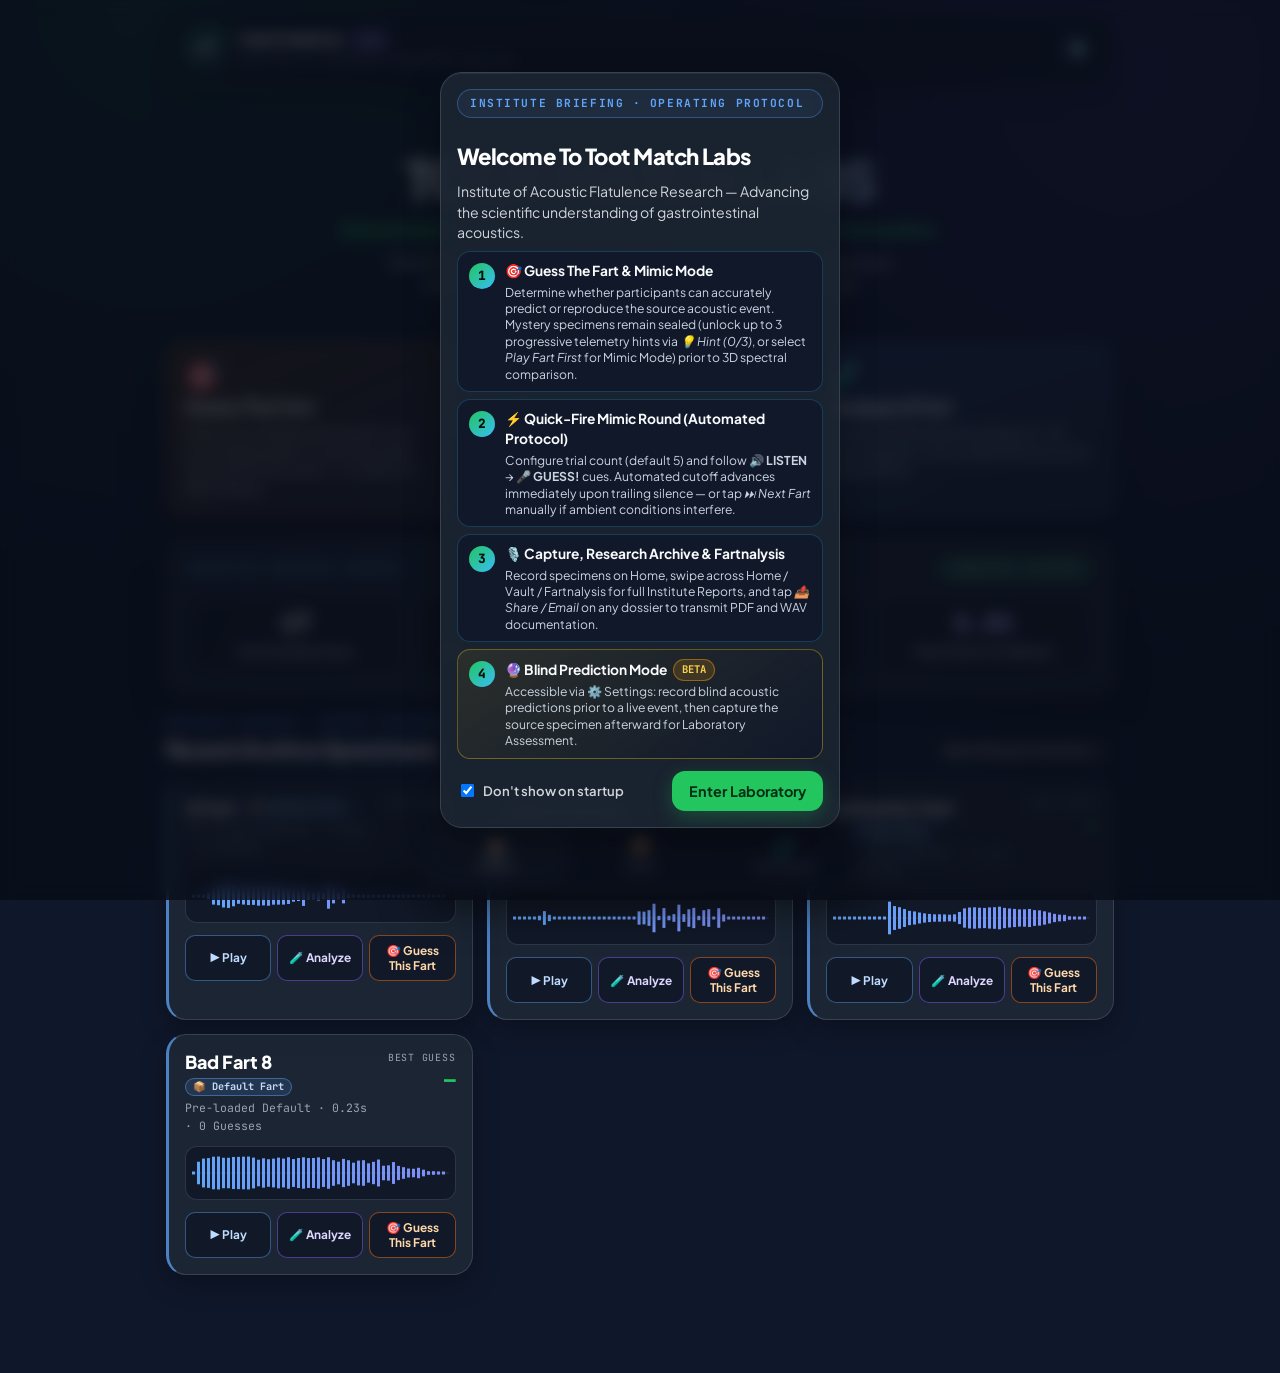
==== labs/index.html @ efd9b037 "MOre" ====
<!DOCTYPE html>
<html lang="en">
<head>
  <meta charset="UTF-8" />
  <meta name="viewport" content="width=device-width, initial-scale=1.0, viewport-fit=cover" />
  <title>Toot Match Labs — Guess The Fart</title>
  <link rel="preconnect" href="https://fonts.googleapis.com" />
  <link rel="preconnect" href="https://fonts.gstatic.com" crossorigin />
  <link rel="stylesheet" href="https://fonts.googleapis.com/css2?family=JetBrains+Mono:wght@500;600;700;800&family=Plus+Jakarta+Sans:wght@400;500;600;700;800&display=swap" />
  <link rel="stylesheet" href="css/labs.css?v=20261124o" />
  <script defer src="../js/dsp.js?v=20261124o"></script>
  <script defer src="../js/audioEngine.js?v=20261124o"></script>
  <script defer src="../js/storage.js?v=20261124o"></script>
  <script defer src="../js/spectrogram3d.js?v=20261124o"></script>
  <script defer src="../js/forensicsCharts.js?v=20261124o"></script>
  <script defer src="js/labsStore.js?v=20261124o"></script>
  <script defer src="js/labsAudioFx.js?v=20261124o"></script>
  <script defer src="js/labsFartnalysis.js?v=20261124p"></script>
  <script defer src="js/labsPdfExport.js?v=20261124o"></script>
  <script defer src="js/labsApp.js?v=20261124q"></script>
</head>
<body>
  <canvas id="result-confetti-canvas" class="labs-confetti-canvas" aria-hidden="true"></canvas>

  <div class="labs-shell">
    <header class="labs-topbar">
      <div class="labs-brand">
        <div class="labs-brand-mark" aria-hidden="true">
          <span class="labs-pulse-dot"></span>
          <span>TM</span>
        </div>
        <div>
          <div class="labs-brand-name">TOOT MATCH <span class="labs-brand-tag">LABS</span></div>
          <div class="labs-brand-sub" id="labs-brand-sub">INSTITUTE OF ACOUSTIC FLATULENCE RESEARCH</div>
        </div>
      </div>

      <div class="labs-topbar-settings-wrap">
        <button type="button" id="btn-labs-settings" class="labs-gear-btn" aria-label="Settings and Info" aria-haspopup="true" aria-expanded="false" title="Settings, About &amp; Meet The Team">⚙️</button>
        <div id="labs-settings-menu" class="labs-settings-menu hidden" role="menu">
          <button type="button" id="btn-menu-quickfire" class="labs-settings-item" role="menuitem"><span>⚡</span><span>Quick-Fire Mimic Round</span></button>
          <button type="button" id="btn-menu-blind" class="labs-settings-item" role="menuitem"><span>🔮</span><span>Blind Prediction Mode (Beta)</span></button>
          <button type="button" id="btn-menu-about" class="labs-settings-item" role="menuitem"><span>ℹ️</span><span>About Toot Match Labs</span></button>
          <button type="button" id="btn-menu-team" class="labs-settings-item" role="menuitem"><span>🏛️</span><span>Meet The Team</span></button>
          <button type="button" id="btn-menu-howto" class="labs-settings-item" role="menuitem"><span>📖</span><span>How To Play</span></button>
        </div>
      </div>
    </header>

    <!-- Instant Quick-Record Capture Bar (Active Recording / Sentry Listening Only) -->
    <div id="labs-quick-rec-bar" class="labs-glass-card labs-quick-bar hidden">
      <div id="labs-quick-capturing" class="labs-quick-capture-row">
        <div class="labs-quick-info">
          <span class="labs-quick-dot"></span>
          <span id="labs-quick-timer" class="labs-quick-timer">Starting mic…</span>
        </div>
        <div id="labs-quick-auto-status" class="labs-quick-auto-badge hidden">
          <div class="labs-sonar-wrap labs-sonar-mini" aria-hidden="true">
            <span class="labs-sonar-ring r1"></span>
            <span class="labs-sonar-ring r2"></span>
            <span class="labs-sonar-core"></span>
          </div>
          <div class="labs-quick-auto-copy">
            <strong id="labs-quick-auto-title">LISTENING FOR EVENT</strong>
            <span id="labs-quick-auto-msg">Acoustic sensors armed</span>
            <span id="labs-quick-auto-buf" class="labs-quick-auto-buf">Buffer: 0.0s / 5.0s</span>
          </div>
        </div>
        <canvas id="labs-quick-wave" class="labs-quick-wave"></canvas>
        <div class="labs-quick-btns">
          <button type="button" id="btn-quick-stop-save" class="labs-btn labs-btn-emerald labs-btn-sm">⏹ Stop &amp; Save</button>
          <button type="button" id="btn-quick-cancel-auto" class="labs-btn-ghost labs-btn-sm hidden">✕ Disarm</button>
        </div>
      </div>
    </div>

    <div id="labs-file-banner" class="labs-alert-banner hidden">
      ⚠️ Opened via <code>file://</code> — browsers block the microphone here. Launch via <strong>Launch Toot Match.bat</strong> at <code>http://localhost:3000/labs/</code>.
    </div>

    <div id="labs-mic-drawer" class="labs-glass-card labs-mic-drawer hidden">
      <div class="labs-mic-grid">
        <label class="labs-mic-field" for="labs-mic-device">
          <span>Input Device</span>
          <select id="labs-mic-device">
            <option value="">System Default Microphone</option>
          </select>
        </label>
        <label class="labs-mic-field" for="labs-mic-boost">
          <span>Preamp Gain</span>
          <select id="labs-mic-boost">
            <option value="1">1.0x Nominal</option>
            <option value="2">2.0x Boost</option>
            <option value="4">4.0x High Gain</option>
          </select>
        </label>
      </div>
      <div class="labs-mic-meter-row">
        <button type="button" id="btn-labs-mic-test" class="labs-btn-ghost labs-btn-sm">🔊 Test Input</button>
        <div class="labs-meter-track">
          <div id="labs-mic-meter" class="labs-meter-fill"></div>
        </div>
        <span id="labs-mic-status" class="labs-mic-status">Ready</span>
        <button type="button" id="btn-labs-mic-release" class="labs-btn-ghost labs-btn-sm">🔇 Release Mic</button>
      </div>
    </div>

    <main class="labs-main">
      <!-- ==================== AREA 1: HOME ==================== -->
      <section id="labs-view-home" class="labs-view active">
        <div class="labs-hero">
          <div class="labs-hero-badge">INSTITUTE OF ACOUSTIC FLATULENCE RESEARCH</div>
          <h1 class="labs-hero-title">TOOT MATCH LABS</h1>
          <div class="labs-hero-kicker">Advancing the scientific understanding of gastrointestinal acoustics.</div>
          <p class="labs-hero-sub">Determine whether participants can accurately predict or reproduce archived acoustic events using deterministic telemetry, 3D spectrograms, and comparative analysis.</p>
        </div>

        <section class="labs-action-cards-grid" aria-label="Primary Actions">
          <button type="button" id="btn-home-guess-fart" class="labs-action-card labs-ac-orange">
            <span class="labs-ac-icon">🎯</span>
            <span class="labs-ac-title">Guess The Fart</span>
            <span class="labs-ac-desc">Determine whether participants can accurately predict or reproduce the source acoustic event — or switch to Mimic Mode.</span>
          </button>

          <div id="btn-home-record-fart" class="labs-action-card labs-ac-emerald" role="button" tabindex="0">
            <div class="labs-ac-top-row">
              <span class="labs-ac-icon">🎙️</span>
              <button type="button" id="btn-home-sentry-toggle" class="labs-ac-sentry-pill" aria-pressed="false" title="Toggle Sentry Auto Detect Mode">○ AUTO DETECT: OFF</button>
            </div>
            <span class="labs-ac-title">Record New Fart</span>
            <span class="labs-ac-desc" id="home-rec-desc">Automated acoustic capture armed — verified specimens are logged directly to the Research Archive.</span>
          </div>

          <button type="button" id="btn-home-analyze-fart" class="labs-action-card labs-ac-blue">
            <span class="labs-ac-icon">🧪</span>
            <span class="labs-ac-title">Analyze A Fart</span>
            <span class="labs-ac-desc">Generate official Institute Reports, 3D spectrograms, and comparative acoustic assessments.</span>
          </button>
        </section>

        <section class="labs-glass-card labs-summary-card" aria-label="Executive Research Summary">
          <div class="labs-summary-head">
            <span class="labs-eyebrow">EXECUTIVE RESEARCH SUMMARY</span>
            <span class="labs-live-pill">LABORATORY TELEMETRY</span>
          </div>
          <div class="labs-summary-grid">
            <div class="labs-stat-tile">
              <div class="labs-stat-num" id="stat-samples-recorded">0</div>
              <div class="labs-stat-label">Archived Specimens</div>
            </div>
            <div class="labs-stat-tile">
              <div class="labs-stat-num labs-num-green" id="stat-best-score">0.0%</div>
              <div class="labs-stat-label">Peak Reproduction Fidelity</div>
            </div>
            <div class="labs-stat-tile">
              <div class="labs-stat-num labs-num-blue" id="stat-challenges-completed">0</div>
              <div class="labs-stat-label">Assessments Logged</div>
            </div>
            <div class="labs-stat-tile">
              <div class="labs-stat-num labs-num-purple" id="stat-avg-quality">0.0%</div>
              <div class="labs-stat-label">Mean Match Confidence</div>
            </div>
          </div>
        </section>

        <section class="labs-vault-section">
          <div class="labs-section-head">
            <div>
              <div class="labs-eyebrow">RESEARCH ARCHIVE · RECENT SPECIMENS</div>
              <h2 class="labs-section-heading">Recent Archive Specimens</h2>
            </div>
            <button type="button" id="btn-home-open-vault" class="labs-btn-ghost labs-btn-sm">Open Research Archive →</button>
          </div>
          <div id="home-recent-vault" class="labs-vault-grid"></div>
        </section>
      </section>

      <!-- ==================== AREA 2: VAULT ==================== -->
      <section id="labs-view-vault" class="labs-view">
        <div class="labs-subview-bar labs-wrap-bar">
          <div>
            <div class="labs-eyebrow">RESEARCH ARCHIVE · SPECIMEN REPOSITORY</div>
            <h2 class="labs-section-heading">Research Archive Vault</h2>
          </div>
          <div class="labs-vault-top-btns">
            <button type="button" id="btn-vault-select" class="labs-btn-ghost labs-btn-sm">☑️ Select</button>
            <button type="button" id="btn-vault-megamix" class="labs-btn labs-btn-purple labs-btn-sm">🎛️ Analyze All (Megamix)</button>
            <button type="button" id="btn-vault-reseal" class="labs-btn-ghost labs-btn-sm" title="Close and re-open Vault airlock">🔒 Re-Seal</button>
          </div>
        </div>

        <div id="vault-filter-bar" class="labs-vault-filter-bar" role="group" aria-label="Vault Specimen Filter">
          <button type="button" class="labs-format-btn active" data-vault-filter="all">All (0)</button>
          <button type="button" class="labs-format-btn" data-vault-filter="recorded">🎙️ Recorded Farts (0)</button>
          <button type="button" class="labs-format-btn" data-vault-filter="guesses">🎤 Recorded Guesses (0)</button>
          <button type="button" class="labs-format-btn" data-vault-filter="defaults">📦 Default Farts (0)</button>
        </div>

        <div id="vault-bulk-bar" class="labs-glass-card labs-vault-bulk-bar hidden" aria-label="Vault Selection Actions">
          <div class="labs-vault-bulk-info">
            <span id="vault-select-count" class="labs-vault-sel-count">0 selected</span>
            <span class="labs-vault-sel-note">Default Farts always stay in Vault</span>
          </div>
          <div class="labs-vault-bulk-actions">
            <button type="button" id="btn-vault-select-all" class="labs-btn-ghost labs-btn-xs">☑️ Select All</button>
            <button type="button" id="btn-vault-delete-selected" class="labs-btn-danger labs-btn-xs" disabled>🗑️ Delete (0)</button>
            <button type="button" id="btn-vault-select-done" class="labs-btn-ghost labs-btn-xs">✕ Done</button>
          </div>
        </div>

        <div id="vault-chamber" class="labs-vault-chamber">
          <div id="vault-grid" class="labs-vault-grid"></div>

          <div id="vault-door-stage" class="labs-vault-door-stage opened" role="button" tabindex="0" aria-label="Pressurized Vault Door — tap to open immediately">
            <div class="labs-vdoor-panel labs-vdoor-left">
              <div class="labs-vdoor-hazard"></div>
              <div class="labs-vdoor-stencil">
                <span class="labs-vdoor-tag">AIRTIGHT CONTAINMENT</span>
                <strong class="labs-vdoor-title">BIO-ACOUSTIC VAULT</strong>
                <span class="labs-vdoor-psi" id="vault-door-status">PRESSURE SEAL · 14.7 PSI</span>
              </div>
              <div class="labs-vdoor-hazard"></div>
              <div class="labs-vdoor-rivets"></div>
            </div>
            <div class="labs-vdoor-panel labs-vdoor-right">
              <div class="labs-vdoor-hazard"></div>
              <div class="labs-vdoor-stencil labs-vdoor-stencil-right">
                <span class="labs-vdoor-tag">HERMETIC LOCK</span>
                <strong class="labs-vdoor-count" id="vault-door-count">0 SPECIMENS</strong>
                <span class="labs-vdoor-psi">VENTING SEAL…</span>
              </div>
              <div class="labs-vdoor-hazard"></div>
              <div class="labs-vdoor-rivets"></div>
            </div>
            <div class="labs-vdoor-wheel" aria-hidden="true">
              <div class="labs-vdoor-wheel-hub"></div>
              <span class="labs-vdoor-spoke s1"></span>
              <span class="labs-vdoor-spoke s2"></span>
              <span class="labs-vdoor-spoke s3"></span>
            </div>
            <div class="labs-vdoor-steam" aria-hidden="true">
              <span class="labs-steam-wisp w1"></span>
              <span class="labs-steam-wisp w2"></span>
              <span class="labs-steam-wisp w3"></span>
              <span class="labs-steam-wisp w4"></span>
              <span class="labs-steam-wisp w5"></span>
              <span class="labs-steam-wisp w6"></span>
            </div>
          </div>
        </div>
      </section>

      <!-- ==================== SUB-VIEW: SAMPLE DETAIL ==================== -->
      <section id="labs-view-detail" class="labs-view">
        <div class="labs-subview-bar">
          <button type="button" id="btn-detail-back" class="labs-btn-ghost labs-btn-sm">← Back to Vault</button>
          <span class="labs-eyebrow" id="detail-specimen-id">SPECIMEN RECORD</span>
        </div>

        <section class="labs-glass-card labs-detail-hero">
          <div class="labs-detail-head">
            <div>
              <div class="labs-eyebrow" id="detail-sample-eyebrow">ARCHIVED ACOUSTIC SPECIMEN</div>
              <h2 class="labs-detail-title" id="detail-sample-name">Specimen</h2>
              <div class="labs-detail-meta" id="detail-sample-meta">—</div>
            </div>
            <span class="labs-chip labs-chip-blue" id="detail-sample-dur">0.00s</span>
          </div>

          <div class="labs-waveform-box">
            <canvas id="detail-waveform-canvas" class="labs-wave-canvas"></canvas>
          </div>

          <div class="labs-improvement-strip">
            <div class="labs-imp-cell">
              <span class="labs-imp-lbl">PEAK FIDELITY</span>
              <span class="labs-imp-val labs-num-green" id="detail-best-score">—</span>
            </div>
            <div class="labs-imp-cell">
              <span class="labs-imp-lbl">PRIOR ASSESSMENT</span>
              <span class="labs-imp-val" id="detail-prev-score">—</span>
            </div>
            <div class="labs-imp-cell">
              <span class="labs-imp-lbl">LATEST ASSESSMENT</span>
              <span class="labs-imp-val labs-num-blue" id="detail-latest-score">—</span>
            </div>
            <div class="labs-imp-cell">
              <span class="labs-imp-lbl">LOGGED ASSESSMENTS</span>
              <span class="labs-imp-val" id="detail-attempt-count">0</span>
            </div>
          </div>

          <div id="detail-improvement-banner" class="labs-delta-banner hidden"></div>

          <div class="labs-detail-actions">
            <button type="button" id="btn-detail-guess" class="labs-btn labs-btn-emerald labs-btn-lg labs-flex-main">🎯 Guess This Fart</button>
            <button type="button" id="btn-detail-play" class="labs-btn labs-btn-blue labs-btn-lg">▶ Play</button>
          </div>

          <div class="labs-detail-sec-actions">
            <button type="button" id="btn-detail-analyze" class="labs-btn-ghost labs-btn-sm">🧪 Analyze Fart</button>
            <button type="button" id="btn-detail-share" class="labs-btn-ghost labs-btn-sm">📤 Share / Email</button>
            <button type="button" id="btn-detail-rename" class="labs-btn-ghost labs-btn-sm">✏️ Rename</button>
            <button type="button" id="btn-detail-delete" class="labs-btn-danger labs-btn-sm">🗑️ Delete</button>
          </div>
        </section>

        <section class="labs-attempts-section">
          <div class="labs-section-head">
            <div>
              <div class="labs-eyebrow">COMPARATIVE ASSESSMENT LOG</div>
              <h3 class="labs-section-heading">Reproduction Fidelity History</h3>
            </div>
          </div>
          <div id="detail-attempts-list" class="labs-attempts-list"></div>
        </section>
      </section>

      <!-- ==================== GAME SCREEN: GUESS & MIMIC MODES ==================== -->
      <section id="labs-view-guess" class="labs-view">
        <div id="guess-standard-pane">
          <div class="labs-game-top-bar">
            <div class="labs-game-mode-wrap">
              <span id="guess-mode-pill" class="labs-mode-pill">🎯 GUESS THE FART · MYSTERY</span>
              <button type="button" id="btn-guess-reset-blind" class="labs-link-chip hidden">🔒 Back to Mystery</button>
            </div>
          </div>

          <!-- Compact Mystery Clue Bar (Hides waveform & duration until reveal) -->
          <section class="labs-glass-card labs-clue-bar" id="guess-clue-bar">
            <div id="guess-empty-target" class="labs-clue-empty hidden">
              <span>No saved farts yet — head to <strong>Home</strong> and tap <strong>Record New Fart</strong>!</span>
            </div>

            <div id="guess-loaded-pane">
              <div class="labs-clue-head">
                <div class="labs-clue-info">
                  <div class="labs-clue-title-row">
                    <span id="guess-clue-icon" aria-hidden="true">🔒</span>
                    <h2 id="guess-target-name" class="labs-clue-name">No Fart Selected</h2>
                    <span id="guess-target-dur" class="labs-chip labs-chip-green hidden">0.00s</span>
                  </div>
                  <div id="guess-target-meta" class="labs-clue-meta">Mystery audio hidden until reveal</div>
                </div>
                <div class="labs-clue-actions">
                  <button type="button" id="btn-guess-random" class="labs-btn labs-btn-purple labs-btn-xs">🎲 Next</button>
                  <button type="button" id="btn-guess-toggle-picker" class="labs-btn-ghost labs-btn-xs" aria-expanded="false">▾ Pick</button>
                </div>
              </div>

              <div id="guess-hint-row" class="labs-hint-row">
                <button type="button" id="btn-guess-hint" class="labs-btn-ghost labs-btn-xs labs-hint-btn">💡 Hint (0/3)</button>
                <span id="guess-hint-status" class="labs-hint-note">Complete mystery — tap for a clue</span>
              </div>
              <div id="guess-hints-tray" class="labs-hints-tray hidden" aria-live="polite"></div>

              <div id="guess-picker-drawer" class="labs-picker-drawer hidden">
                <div id="guess-vault-strip" class="labs-vault-strip"></div>
              </div>

              <div id="guess-target-wave-wrap" class="labs-clue-wave-wrap hidden">
                <canvas id="guess-target-wave" class="labs-wave-canvas"></canvas>
                <div class="labs-clue-wave-btns">
                  <button type="button" id="btn-guess-replay-wave" class="labs-btn-ghost labs-btn-xs">▶ Replay</button>
                  <button type="button" id="btn-guess-analyze-orig" class="labs-btn-ghost labs-btn-xs">🧪 Analyze Fart</button>
                </div>
              </div>
            </div>
          </section>

          <!-- Above-the-Fold Hero Actions -->
          <section class="labs-glass-card labs-game-hero-card" id="guess-recorder-card">
            <div class="labs-game-hero-row">
              <button type="button" id="btn-guess-rec" class="labs-game-primary-btn">
                <span id="guess-rec-icon" class="labs-game-btn-icon">🎤</span>
                <span class="labs-game-btn-copy">
                  <strong id="guess-rec-label">Guess The Fart</strong>
                  <small id="guess-rec-sub">Record predicted acoustic event</small>
                </span>
              </button>
              <button type="button" id="btn-guess-play-first" class="labs-game-playfirst-btn">
                <span id="guess-playfirst-icon">▶</span>
                <strong id="guess-playfirst-label">Play Fart First</strong>
                <small id="guess-playfirst-sub">Mimic Mode</small>
              </button>
              <button type="button" id="btn-guess-score-now" class="labs-game-scorenow-btn hidden">
                <span id="guess-scorenow-icon">🔊</span>
                <strong id="guess-scorenow-label">Score Now</strong>
                <small id="guess-scorenow-sub">Reveal &amp; score</small>
              </button>
            </div>

            <div id="guess-rec-status" class="labs-game-status hidden"></div>
            <canvas id="guess-live-wave" class="labs-live-wave hidden"></canvas>

            <div id="guess-reveal-banner" class="labs-reveal-banner hidden" role="status" aria-live="polite">
              <div class="labs-reveal-head">
                <div class="labs-reveal-titles">
                  <div class="labs-eyebrow" id="guess-reveal-eyebrow">INSTITUTE OF ACOUSTIC FLATULENCE RESEARCH · COMPARATIVE PLAYBACK</div>
                  <div class="labs-reveal-heading" id="guess-reveal-title">🔬 INSTITUTE ACOUSTIC PLAYBACK — REFERENCE VS. REPRODUCTION</div>
                </div>
                <button type="button" id="btn-reveal-skip" class="labs-btn-ghost labs-btn-xs">Skip →</button>
              </div>
              <div id="guess-reveal-now-bar" class="labs-reveal-now-bar">
                <span id="guess-reveal-spinner" class="labs-reveal-spinner" aria-hidden="true"></span>
                <div class="labs-reveal-now-copy">
                  <div id="guess-reveal-speaker" class="labs-reveal-speaker">PREPARING RECORDINGS…</div>
                  <div id="guess-reveal-text" class="labs-reveal-text">🔒 Source specimen sealed pending sequence playback…</div>
                </div>
              </div>
              <div class="labs-reveal-bar-track"><div id="guess-reveal-bar" class="labs-reveal-bar-fill"></div></div>
              <div id="guess-reveal-lineup" class="labs-reveal-lineup"></div>
              <div class="labs-reveal-spec3d-grid">
                <div id="reveal-pane-guess" class="labs-reveal-spec3d-pane">
                  <div class="labs-reveal-pane-top">
                    <span class="labs-inline-spec3d-tag tag-guess" id="reveal-spec-lbl-b">🎤 Your Guess</span>
                    <span class="labs-reveal-play-pill" id="reveal-pill-b">UP FIRST</span>
                  </div>
                  <canvas id="reveal-spec3d-guess" class="labs-reveal-spec3d-canvas"></canvas>
                </div>
                <div id="reveal-pane-orig" class="labs-reveal-spec3d-pane labs-reveal-pane-mystery is-mystery-sealed">
                  <div class="labs-reveal-pane-top">
                    <span class="labs-inline-spec3d-tag tag-orig" id="reveal-spec-lbl-a">🔒 THE MYSTERY FART</span>
                    <span class="labs-reveal-play-pill" id="reveal-pill-a">PLAYS LAST</span>
                  </div>
                  <div class="labs-reveal-canvas-wrap">
                    <canvas id="reveal-spec3d-orig" class="labs-reveal-spec3d-canvas"></canvas>
                    <div id="reveal-mystery-seal" class="labs-mystery-seal" aria-hidden="true">
                      <span class="labs-seal-ico">🔒</span>
                      <strong id="reveal-seal-title">MYSTERY FART</strong>
                      <small id="reveal-seal-sub">Source specimen plays last</small>
                    </div>
                  </div>
                </div>
              </div>
            </div>

            <div id="guess-multi-name-wrap" class="labs-guesser-name-row hidden">
              <label class="labs-guesser-label" for="guess-name-input">Next Player:</label>
              <input type="text" id="guess-name-input" class="labs-text-input labs-guesser-input" maxlength="32" placeholder="Player 2" />
            </div>

            <div id="guess-session-queue-card" class="labs-queue-inline hidden">
              <div class="labs-queue-inline-head">
                <span class="labs-eyebrow">LOCKED GUESSES</span>
                <span class="labs-chip labs-chip-green" id="guess-queue-count">0 Locked</span>
              </div>
              <div id="guess-queue-list" class="labs-queue-list"></div>
              <button type="button" id="btn-guess-queue-analyze" class="labs-analyze-cta">🔊 Score Now — Reveal Fart</button>
            </div>
          </section>

          <!-- Inline Score, Rankings & Side-by-Side 3D Spectrum Plot Right Underneath -->
          <section id="guess-inline-results" class="labs-glass-card labs-inline-results hidden" aria-live="polite">
            <div class="labs-inline-res-head">
              <div>
                <div class="labs-eyebrow" id="res-heading-eyebrow">OFFICIAL FINDINGS · COMPARATIVE ASSESSMENT</div>
                <div class="labs-res-context-sub" id="res-sample-context">LABORATORY ASSESSMENT</div>
              </div>
              <div class="labs-inline-res-badges">
                <span class="labs-chip labs-chip-green hidden" id="res-winner-chip">🏆 1st Place</span>
                <div id="res-pb-pill" class="labs-pb-banner hidden">NEW BENCHMARK RECORD</div>
              </div>
            </div>

            <div class="labs-inline-score-row">
              <div class="labs-score-hero-wrap labs-score-hero-compact">
                <svg class="labs-score-ring-svg" viewBox="0 0 220 220" aria-hidden="true">
                  <defs>
                    <linearGradient id="labsScoreGrad" x1="0%" y1="0%" x2="100%" y2="100%">
                      <stop offset="0%" stop-color="#22C55E" />
                      <stop offset="55%" stop-color="#60A5FA" />
                      <stop offset="100%" stop-color="#8B5CF6" />
                    </linearGradient>
                  </defs>
                  <circle class="labs-score-ring-track" cx="110" cy="110" r="90"></circle>
                  <circle id="res-ring-fg" class="labs-score-ring-fg" cx="110" cy="110" r="90" stroke="url(#labsScoreGrad)"></circle>
                </svg>
                <div class="labs-score-ring-center">
                  <div class="labs-score-big" id="res-score-value">0.0%</div>
                  <div class="labs-score-lbl">LABORATORY MATCH CONFIDENCE</div>
                </div>
              </div>

              <div class="labs-inline-score-meta">
                <div class="labs-score-rank-row">
                  <div class="labs-rank-pill" id="res-rank-badge">Skilled</div>
                  <div class="labs-reward-inline" id="res-reward-stage">
                    <div id="res-stars-row" class="labs-stars-row" aria-label="Reward Stars"></div>
                  </div>
                </div>
                <div id="res-bell-label" class="labs-bell-label">Calibrating rating…</div>
                <div class="labs-rank-desc" id="res-rank-desc"></div>
              </div>
            </div>

            <div id="res-legendary-title" class="labs-legendary-title hidden"></div>
            <div id="res-delta-note" class="labs-delta-banner hidden"></div>

            <div class="labs-res-lb-card labs-res-lb-inline" id="res-leaderboard-card">
              <div class="labs-eyebrow" id="res-lb-eyebrow" style="margin-bottom:4px">OFFICIAL FINDINGS · ASSESSMENT SCORECARD</div>
              <div id="res-leaderboard-list" class="labs-res-lb-list"></div>
            </div>

            <div id="res-spec3d-bay" class="labs-inline-spec3d-bay">
              <div class="labs-inline-spec3d-head">
                <div>
                  <div class="labs-eyebrow">COMPARATIVE 3D SPECTRAL DISTRIBUTION</div>
                  <div class="labs-inline-spec3d-sub" id="res-spec3d-b-title">Mystery Fart vs Your Guess</div>
                </div>
                <div class="labs-spec-presets" role="group" aria-label="3D View Presets">
                  <button type="button" class="labs-mini-chip active" data-res-preset="3d">3D</button>
                  <button type="button" class="labs-mini-chip" data-res-preset="top">Top</button>
                  <button type="button" class="labs-mini-chip" data-res-preset="side">Side</button>
                  <button type="button" class="labs-mini-chip" data-res-preset="spin">Spin</button>
                </div>
              </div>

              <div class="labs-inline-spec3d-grid">
                <div class="labs-inline-spec3d-pane">
                  <span class="labs-inline-spec3d-tag tag-orig" id="res-spec3d-lbl-a">🎯 SOURCE SPECIMEN</span>
                  <canvas id="res-spec3d-orig" class="labs-inline-spec3d-canvas"></canvas>
                </div>
                <div class="labs-inline-spec3d-pane">
                  <span class="labs-inline-spec3d-tag tag-guess" id="res-spec3d-lbl-b">🎤 YOUR GUESS</span>
                  <canvas id="res-spec3d-guess" class="labs-inline-spec3d-canvas"></canvas>
                </div>
              </div>

              <div class="labs-inline-spec3d-audio">
                <button type="button" id="btn-res-play-orig" class="labs-btn labs-btn-emerald labs-btn-sm">🎯 Play Mystery Fart</button>
                <button type="button" id="btn-res-play-guess" class="labs-btn labs-btn-orange labs-btn-sm">▶ Play Guess</button>
                <button type="button" id="btn-res-play-both" class="labs-btn labs-btn-purple labs-btn-sm">🔊 Play Both Together</button>
              </div>
            </div>

            <div class="labs-verdict-box-inline">
              <div class="labs-eyebrow" id="res-verdict-eyebrow">LABORATORY VERDICT · COMPARATIVE ACOUSTIC ASSESSMENT</div>
              <p class="labs-verdict-text" id="res-verdict-text"></p>
            </div>

            <div class="labs-result-actions">
              <button type="button" id="btn-res-replay" class="labs-btn labs-btn-blue labs-btn-sm">▶ Play Guess → Mystery Fart</button>
              <button type="button" id="btn-res-compare" class="labs-btn labs-btn-purple labs-btn-sm">🧪 Full Fartnalysis</button>
              <button type="button" id="btn-res-next-guesser" class="labs-btn labs-btn-emerald labs-btn-sm">🎲 Next Mystery Fart</button>
            </div>
            <div class="labs-result-sec-actions">
              <button type="button" id="btn-res-share" class="labs-btn-ghost labs-btn-sm">📤 Share / Email</button>
            </div>
          </section>

          <div class="labs-guess-footer-links">
            <button type="button" id="btn-guess-toggle-history" class="labs-quiet-link-btn hidden">🏆 Past Vault Standings</button>
            <button type="button" id="btn-open-quickfire-footer" class="labs-quiet-link-btn">⚡ Quick-Fire Mimic Round →</button>
            <button type="button" id="btn-open-blind-footer" class="labs-quiet-link-btn">🔮 Blind Prediction Mode (Beta) →</button>
          </div>

          <section id="guess-leaderboard-wrap" class="labs-glass-card labs-leaderboard-card hidden">
            <div class="labs-section-head">
              <div>
                <div class="labs-eyebrow">RECORDED GUESS HISTORY</div>
                <h3 class="labs-section-heading">Guess Leaderboard</h3>
              </div>
            </div>
            <div id="guess-winner-banner" class="labs-winner-banner"></div>
            <div id="guess-leaderboard-list" class="labs-attempts-list"></div>
          </section>
        </div>

        <!-- Secondary Game Mode: BLIND PREDICTION MODE (Experimental Mode) -->
        <div id="guess-blind-pane" class="hidden">
          <div class="labs-subview-bar">
            <button type="button" id="btn-blind-back" class="labs-btn-ghost labs-btn-sm">← Back to Guess The Fart</button>
            <span class="labs-exp-badge">Beta</span>
          </div>
          <section class="labs-glass-card labs-challenge-card">
            <div class="labs-ch-card-head">
              <div>
                <div class="labs-eyebrow">EXPERIMENTAL PROTOCOL · BLIND GUESS MODE</div>
                <h3 class="labs-ch-title">BLIND PREDICTION MODE</h3>
                <div class="labs-ch-meta">1. Participants record blind acoustic predictions prior to emission → 2. Capture the live source acoustic event afterward → 3. The Institute evaluates reproduction fidelity.</div>
              </div>
            </div>

            <div class="labs-blind-step">
              <div class="labs-eyebrow">STEP 1 · RECORD BLIND PREDICTIONS</div>
              <div class="labs-guesser-name-row">
                <label class="labs-guesser-label" for="blind-name-input">Participant Designation (optional):</label>
                <input type="text" id="blind-name-input" class="labs-text-input labs-guesser-input" maxlength="32" placeholder="Guesser 1" />
              </div>
              <div class="labs-ch-sample-btns">
                <button type="button" id="btn-blind-rec-guess" class="labs-btn labs-btn-orange labs-btn-lg">🎤 RECORD GUESS</button>
                <span class="labs-hint-text" id="blind-guess-status">Record each participant's blind prediction prior to capturing the source acoustic event.</span>
              </div>
              <div id="blind-guesses-list" class="labs-queue-list"></div>
            </div>

            <div class="labs-blind-step">
              <div class="labs-eyebrow">STEP 2 · CAPTURE SOURCE SPECIMEN</div>
              <div class="labs-ch-sample-btns">
                <button type="button" id="btn-blind-rec-orig" class="labs-btn labs-btn-emerald labs-btn-lg">● RECORD ORIGINAL FART</button>
                <span class="labs-hint-text" id="blind-orig-status">No source acoustic specimen captured for this blind trial.</span>
              </div>
              <div class="labs-waveform-box labs-wave-compact hidden" id="blind-orig-wave-wrap">
                <canvas id="blind-orig-wave" class="labs-wave-canvas"></canvas>
              </div>
            </div>

            <button type="button" id="btn-blind-analyze" class="labs-analyze-cta" disabled>🧪 GENERATE OFFICIAL FINDINGS &amp; RANKINGS</button>
          </section>
        </div>

        <!-- Secondary Game Mode: QUICK-FIRE MIMIC ROUND -->
        <div id="guess-quickfire-pane" class="hidden">
          <div class="labs-subview-bar">
            <button type="button" id="btn-qf-back" class="labs-btn-ghost labs-btn-sm">← Back to Guess The Fart</button>
            <span class="labs-chip labs-chip-orange">⚡ Quick-Fire</span>
          </div>

          <section id="qf-setup-card" class="labs-glass-card labs-challenge-card labs-qf-card">
            <div class="labs-ch-card-head">
              <div>
                <div class="labs-eyebrow">AUTOMATED RAPID-SEQUENCE PROTOCOL</div>
                <h3 class="labs-ch-title">QUICK-FIRE MIMIC ROUND</h3>
              </div>
            </div>

            <div id="qf-briefing-box" class="labs-qf-briefing">
              <div class="labs-eyebrow">DR. TURBULENCE'S RAPID-SEQUENCE PROTOCOL · 100% AUTOMATIC</div>
              <p class="labs-qf-briefing-copy">Minimal interval between acoustic trials. A.S.S. v4.2 plays each archived specimen, automatically engages microphone telemetry, captures your reproduction, terminates on trailing silence, and advances immediately until final scientific tabulation.</p>
              <div class="labs-qf-flow-steps">
                <div class="labs-qf-flow-pill is-listen"><strong>1. 🔊 LISTEN</strong><span>Specimen plays automatically</span></div>
                <div class="labs-qf-flow-pill is-guess"><strong>2. 🎤 GUESS!</strong><span>Telemetry engages automatically</span></div>
                <div class="labs-qf-flow-pill is-auto"><strong>3. ⚡ INSTANT NEXT</strong><span>Auto-cutoff &amp; next trial</span></div>
              </div>
              <div class="labs-qf-briefing-tip">
                <span>🛠️ <strong>Manual Override:</strong> Elevated ambient noise or missed auto-detection? Tap <strong>⏭ Next Fart</strong> anytime during <strong>GUESS</strong> to advance manually.</span>
              </div>
            </div>

            <div class="labs-qf-setup-block">
              <label class="labs-eyebrow" for="qf-count-input">HOW MANY FARTS? (OPTIONAL · DEFAULT 5)</label>
              <div class="labs-qf-count-row">
                <div id="qf-count-pills" class="labs-qf-count-pills" role="group" aria-label="Number of farts">
                  <button type="button" class="labs-qf-count-pill" data-qf-count="3">3</button>
                  <button type="button" class="labs-qf-count-pill active" data-qf-count="5">5</button>
                  <button type="button" class="labs-qf-count-pill" data-qf-count="8">8</button>
                  <button type="button" class="labs-qf-count-pill" data-qf-count="10">10</button>
                </div>
                <input type="number" id="qf-count-input" class="labs-text-input labs-qf-count-input" min="2" max="20" value="5" aria-label="Custom fart count" />
              </div>
            </div>

            <label class="labs-mic-field" for="qf-source-select">
              <span>Vault Fart Pool</span>
              <select id="qf-source-select">
                <option value="all">All Vault Farts</option>
                <option value="defaults">Default Pack</option>
                <option value="recorded">Recorded Farts Only</option>
              </select>
            </label>
            <div id="qf-pool-note" class="labs-hint-text"></div>

            <button type="button" id="btn-qf-start" class="labs-analyze-cta">⚡ Start 5-Fart Quick-Fire Round</button>
          </section>

          <section id="qf-live-card" class="labs-glass-card labs-challenge-card labs-qf-card hidden">
            <div class="labs-qf-live-head">
              <span id="qf-round-counter" class="labs-eyebrow">FART 1 OF 5</span>
              <button type="button" id="btn-qf-abort" class="labs-btn-ghost labs-btn-xs">✕ Stop Round</button>
            </div>
            <div id="qf-progress-dots" class="labs-qf-dots" aria-label="Round Progress"></div>

            <div id="qf-stage-banner" class="labs-qf-stage-banner is-listening" role="status" aria-live="polite">
              <div id="qf-phase-word" class="labs-qf-phase-word">🔊 LISTEN</div>
              <div id="qf-stage-badge" class="labs-qf-stage-badge">FART #1 · PREPARING</div>
              <div id="qf-fart-title" class="labs-qf-fart-title">Preparing…</div>
              <div id="qf-stage-sub" class="labs-qf-stage-sub">Hands-free: mic opens automatically right after playback</div>
            </div>

            <div class="labs-qf-bar-track"><div id="qf-timer-bar" class="labs-qf-bar-fill"></div></div>
            <canvas id="qf-wave-canvas" class="labs-live-wave"></canvas>
            <button type="button" id="btn-qf-done-early" class="labs-btn labs-btn-orange labs-btn-sm hidden" aria-label="Stop mic and play next fart">⏭ Next Fart</button>
          </section>

          <section id="qf-results-card" class="labs-glass-card labs-challenge-card labs-qf-card hidden">
            <div class="labs-qf-hero">
              <div id="qf-celebration-banner" class="labs-qf-celeb-banner hidden"></div>
              <div>
                <div class="labs-eyebrow">RAPID-SEQUENCE TRIAL COMPLETE · OFFICIAL FINDINGS</div>
                <div class="labs-qf-avg-line">
                  <span id="qf-avg-score" class="labs-qf-avg-score">0%</span>
                  <span id="qf-avg-rank" class="labs-rank-pill">Rook</span>
                </div>
                <div id="qf-avg-stars" class="labs-stars-row" aria-label="Quick-Fire Rating"></div>
              </div>
              <div id="qf-avg-summary" class="labs-qf-summary-copy">Executive Research Summary ready</div>
              <div id="qf-highlights" class="labs-qf-highlights"></div>
            </div>

            <div id="qf-results-list" class="labs-qf-results-list"></div>

            <div class="labs-result-actions">
              <button type="button" id="btn-qf-play-again" class="labs-btn labs-btn-emerald">⚡ Play Again</button>
              <button type="button" id="btn-qf-change-setup" class="labs-btn-ghost">⚙️ Change Count</button>
            </div>
          </section>
        </div>
      </section>

      <!-- ==================== AREA 3: FARTNALYSIS (NO GAMEPLAY LANGUAGE) ==================== -->
      <section id="labs-view-fartnalysis" class="labs-view">
        <div class="labs-subview-bar labs-wrap-bar">
          <div>
            <div class="labs-eyebrow">INSTITUTE OF ACOUSTIC FLATULENCE RESEARCH · SCIENTIFIC REVIEW</div>
            <h2 class="labs-section-heading">Fartnalysis Report</h2>
          </div>
          <div class="labs-vault-top-btns">
            <button type="button" id="btn-fn-back" class="labs-btn-ghost labs-btn-sm">← Back</button>
          </div>
        </div>

        <!-- 3 Analysis Modes -->
        <div id="fn-mode-tabs" class="labs-mode-tabs" role="tablist" aria-label="Analysis Modes">
          <button type="button" class="labs-mode-tab active" data-fn-mode="original">1. Single Analysis</button>
          <button type="button" class="labs-mode-tab" data-fn-mode="comparison">2. Compare</button>
          <button type="button" class="labs-mode-tab" data-fn-mode="group">3. Megamix</button>
        </div>

        <!-- Selectors for Single Analysis & Compare -->
        <div id="fn-pickers-bar" class="labs-glass-card labs-fn-pickers hidden">
          <label class="labs-mic-field" for="fn-sample-select">
            <span id="fn-sample-label">Primary Acoustic Specimen</span>
            <select id="fn-sample-select"></select>
          </label>
          <label class="labs-mic-field hidden" id="fn-guess-field" for="fn-guess-select">
            <span>Comparative Recording</span>
            <select id="fn-guess-select"></select>
          </label>
        </div>

        <!-- Ranked Comparative Recording Index (Compare Mode) -->
        <div id="fn-guess-leaderboard" class="labs-glass-card labs-fn-guess-lb hidden" aria-label="Comparative Recording Index"></div>

        <!-- Megamix Source Filter (Mode 3 Only) -->
        <div id="fn-group-filter-bar" class="labs-glass-card labs-group-filter-bar hidden">
          <div class="labs-group-filter-pills" role="group" aria-label="Megamix Source Filter">
            <button type="button" class="labs-format-btn active" data-group-source="all">All (0)</button>
            <button type="button" class="labs-format-btn" data-group-source="recorded">Field Recordings (0)</button>
            <button type="button" class="labs-format-btn" data-group-source="guesses">Comparative Recordings (0)</button>
            <button type="button" class="labs-format-btn" data-group-source="defaults">Archive Reference Pack (0)</button>
          </div>
          <div class="labs-group-cap-row">
            <span id="fn-group-cap-note" class="labs-hint-text">Analyzing selected Research Archive specimens</span>
            <button type="button" id="btn-group-shuffle-defaults" class="labs-btn-ghost labs-btn-xs hidden">🎲 Shuffle 20</button>
          </div>
        </div>

        <div id="fn-empty-state" class="labs-glass-card labs-empty-card hidden">
          <h3 id="fn-empty-title">No Specimen Ready</h3>
          <p id="fn-empty-copy">Record an acoustic specimen to generate an Institute Report and Laboratory Findings.</p>
          <button type="button" id="btn-fn-go-guess" class="labs-btn labs-btn-emerald">← Return to Research Archive</button>
        </div>

        <div id="fn-dashboard-mount"></div>
      </section>

      <!-- ==================== INSTITUTIONAL: MEET THE TEAM ==================== -->
      <section id="labs-view-team" class="labs-view">
        <div class="labs-subview-bar labs-wrap-bar">
          <div>
            <div class="labs-eyebrow">TOOT MATCH LABS · RESEARCH DIRECTORY</div>
            <h2 class="labs-section-heading">MEET THE TEAM</h2>
          </div>
          <button type="button" id="btn-team-back" class="labs-btn-ghost labs-btn-sm">← Back</button>
        </div>

        <section class="labs-glass-card labs-team-hero">
          <div class="labs-eyebrow">TOOT MATCH LABS · INSTITUTE OF ACOUSTIC FLATULENCE RESEARCH</div>
          <h3 class="labs-team-hero-title">Advancing the scientific understanding of gastrointestinal acoustics.</h3>
          <p class="labs-team-hero-sub">An international research faculty dedicated to spectral telemetry, pressure dynamics, and archival flatulence science.</p>
        </section>

        <div id="team-faculty-grid" class="labs-team-grid"></div>

        <section class="labs-glass-card labs-ass-card">
          <div class="labs-eyebrow">PROPRIETARY COMPUTATIONAL ENGINE</div>
          <h3 class="labs-ch-title">A.S.S. — Acoustic Similarity System v4.2</h3>
          <p class="labs-ch-meta">All Institute Reports, Laboratory Findings, Comparative Acoustic Assessments, and Executive Research Summaries at Toot Match Labs are computed deterministically on-device via A.S.S. (Acoustic Similarity System) telemetry modules.</p>
        </section>
      </section>
    </main>

    <!-- Persistent 3-Area Bottom Dock: HOME | VAULT | FARTNALYSIS -->
    <nav class="labs-bottom-nav" aria-label="Primary Navigation">
      <button type="button" class="labs-nav-btn active" data-view="home">
        <span class="labs-nav-icon">🏠</span>
        <span class="labs-nav-lbl">Home</span>
      </button>
      <button type="button" class="labs-nav-btn" data-view="vault">
        <span class="labs-nav-icon">📦</span>
        <span class="labs-nav-lbl">Vault</span>
      </button>
      <button type="button" class="labs-nav-btn" data-view="fartnalysis">
        <span class="labs-nav-icon">🧪</span>
        <span class="labs-nav-lbl">Fartnalysis</span>
      </button>
    </nav>
  </div>

  <!-- Immersive Laboratory Analysis Sequence Overlay -->
  <div id="labs-analysis-overlay" class="labs-analysis-overlay hidden" role="dialog" aria-modal="true" aria-labelledby="labs-an-title">
    <div class="labs-glass-card labs-analysis-modal">
      <div class="labs-an-top">
        <div>
          <div class="labs-eyebrow">TOOT MATCH LABS · INSTITUTE OF ACOUSTIC FLATULENCE RESEARCH</div>
          <h3 id="labs-an-title" class="labs-an-title">ANALYZING RECORDING</h3>
          <div id="labs-an-subtitle" class="labs-an-sub">Calibrating multi-dimensional acoustic telemetry...</div>
        </div>
        <span id="labs-an-pct" class="labs-an-pct">0%</span>
      </div>

      <div class="labs-an-scope-stage" aria-hidden="true">
        <canvas id="labs-an-spec-canvas" class="labs-an-spec-canvas"></canvas>
        <canvas id="labs-an-annot-canvas" class="labs-an-annot-canvas"></canvas>
        <div id="labs-an-scope-badge" class="labs-an-scope-badge">3D SCAN · CALIBRATING</div>
      </div>

      <div class="labs-an-progress-track">
        <div id="labs-an-bar-fill" class="labs-an-progress-fill"></div>
      </div>

      <ul id="labs-an-stages" class="labs-an-stages" aria-live="polite"></ul>

      <div id="labs-an-consensus" class="labs-an-consensus hidden">✓ SCIENTIFIC CONSENSUS ACHIEVED</div>

      <div class="labs-an-foot">
        <span class="labs-hint-text">Analysis performed using A.S.S. v4.2</span>
        <button type="button" id="btn-labs-an-skip" class="labs-btn-ghost labs-btn-sm">Skip →</button>
      </div>
    </div>
  </div>

  <!-- Rename Specimen Modal -->
  <div id="labs-rename-modal" class="labs-modal-backdrop hidden" role="dialog" aria-modal="true" aria-labelledby="labs-rename-heading">
    <div class="labs-glass-card labs-modal-card">
      <div class="labs-eyebrow">SPECIMEN DESIGNATION</div>
      <h3 id="labs-rename-heading">Rename Fart</h3>
      <input type="text" id="labs-rename-input" class="labs-text-input" maxlength="48" placeholder="Enter specimen name..." />
      <div class="labs-modal-actions">
        <button type="button" id="btn-labs-rename-cancel" class="labs-btn-ghost labs-btn-sm">Cancel</button>
        <button type="button" id="btn-labs-rename-save" class="labs-btn labs-btn-emerald labs-btn-sm">Save Name</button>
      </div>
    </div>
  </div>

  <!-- Delete Confirm Modal -->
  <div id="labs-delete-modal" class="labs-modal-backdrop hidden" role="dialog" aria-modal="true" aria-labelledby="labs-delete-heading">
    <div class="labs-glass-card labs-modal-card">
      <div class="labs-eyebrow">VAULT PURGE PROTOCOL</div>
      <h3 id="labs-delete-heading">Delete Fart?</h3>
      <p class="labs-modal-copy" id="labs-delete-copy">This permanently removes the recording and all logged guesses from this device.</p>
      <div class="labs-modal-actions">
        <button type="button" id="btn-labs-delete-cancel" class="labs-btn-ghost labs-btn-sm">Cancel</button>
        <button type="button" id="btn-labs-delete-confirm" class="labs-btn-danger labs-btn-sm">Confirm Delete</button>
      </div>
    </div>
  </div>

  <!-- Unified Share / Email Modal -->
  <div id="labs-share-modal" class="labs-modal-backdrop hidden" role="dialog" aria-modal="true" aria-labelledby="labs-share-modal-title">
    <div class="labs-glass-card labs-modal-card labs-share-sheet">
      <div class="labs-eyebrow">INSTITUTE DISPATCH · PDF &amp; WAV BUNDLE</div>
      <h3 id="labs-share-modal-title" class="labs-section-heading">Share or Email Report</h3>
      <p class="labs-modal-copy" id="labs-share-modal-sub">Choose how to send the full A.S.S. v4.2 PDF report &amp; WAV audio.</p>
      <div class="labs-share-option-stack">
        <button type="button" id="btn-share-modal-native" class="labs-share-opt-btn labs-share-opt-native">
          <span class="labs-share-opt-ico" aria-hidden="true">📤</span>
          <span class="labs-share-opt-copy">
            <strong>Share (PDF + Audio)</strong>
            <small>Use your device share sheet or copy &amp; save files</small>
          </span>
        </button>
        <button type="button" id="btn-share-modal-email" class="labs-share-opt-btn labs-share-opt-email">
          <span class="labs-share-opt-ico" aria-hidden="true">📧</span>
          <span class="labs-share-opt-copy">
            <strong>Email (Audio + PDF)</strong>
            <small>Open email draft with full PDF report &amp; WAV audio</small>
          </span>
        </button>
      </div>
      <div class="labs-modal-actions">
        <button type="button" id="btn-share-modal-close" class="labs-btn-ghost labs-btn-sm">Cancel</button>
      </div>
    </div>
  </div>

  <!-- Full-Screen Scientific Chart Investigation Modal -->
  <div id="labs-chart-modal" class="labs-chart-modal-backdrop hidden" role="dialog" aria-modal="true" aria-labelledby="labs-cm-title">
    <div class="labs-glass-card labs-chart-modal-sheet">
      <div class="labs-cm-head">
        <div>
          <div class="labs-eyebrow" id="labs-cm-eyebrow">TOOT MATCH LABS · SCIENTIFIC INVESTIGATION</div>
          <h3 id="labs-cm-title" class="labs-cm-title">Detailed Plot Investigation</h3>
          <div id="labs-cm-subtitle" class="labs-detail-meta">Tap data points, peaks, or anomalies to inspect.</div>
        </div>
        <button type="button" id="btn-labs-cm-close" class="labs-btn-ghost labs-btn-sm">✕ Close</button>
      </div>

      <div id="labs-cm-layers" class="labs-cm-layers" role="group" aria-label="Graph Layers"></div>

      <div class="labs-cm-canvas-wrap">
        <canvas id="labs-cm-canvas" class="labs-cm-canvas"></canvas>
      </div>

      <div id="labs-cm-hotspots" class="labs-chart-hotspots"></div>

      <div id="labs-cm-story" class="labs-chart-story-box"></div>

      <div id="labs-cm-metrics" class="labs-single-facts-grid labs-cm-metrics"></div>

      <div id="labs-cm-experts" class="labs-cm-experts"></div>

      <div id="labs-cm-notes" class="labs-footnotes"></div>
    </div>
  </div>

  <!-- About Toot Match Labs Modal -->
  <div id="labs-about-modal" class="labs-modal-backdrop hidden" role="dialog" aria-modal="true" aria-labelledby="labs-about-title">
    <div class="labs-glass-card labs-modal-card labs-about-sheet">
      <div class="labs-eyebrow">TOOT MATCH LABS · INSTITUTE OF ACOUSTIC FLATULENCE RESEARCH</div>
      <h3 id="labs-about-title" class="labs-section-heading">About The Institute</h3>
      <p class="labs-modal-copy">Toot Match Labs is an independent research institute dedicated to advancing the scientific understanding of gastrointestinal acoustics through precision spectral telemetry and comparative signal analysis.</p>
      <div class="labs-about-block">
        <strong>A.S.S. (Acoustic Similarity System v4.2)</strong>
        <p>Every Reproduction Fidelity Assessment, 3D Spectral Distribution Map, acoustic energy calculation, and origin screening indicator executes 100% deterministically on-device. Recorded specimens remain inside your local Research Archive unless explicitly dispatched via Share / Email.</p>
      </div>
      <div class="labs-about-block">
        <strong>Official Institute Mandate</strong>
        <p>Advancing the scientific understanding of gastrointestinal acoustics through disciplined peer review, archival classification, and reproducible laboratory methodology.</p>
      </div>
      <div class="labs-modal-actions labs-about-footer">
        <button type="button" id="btn-about-open-team" class="labs-btn labs-btn-blue labs-btn-sm">🏛️ Meet The Team</button>
        <button type="button" id="btn-about-close" class="labs-btn-ghost labs-btn-sm">Close</button>
      </div>
    </div>
  </div>

  <!-- First-Launch Welcome & Operating Briefing Modal -->
  <div id="labs-splash-modal" class="labs-modal-backdrop hidden" role="dialog" aria-modal="true" aria-labelledby="labs-splash-title">
    <div class="labs-glass-card labs-modal-card labs-splash-sheet">
      <div class="labs-hero-badge">INSTITUTE BRIEFING · OPERATING PROTOCOL</div>
      <h3 id="labs-splash-title" class="labs-section-heading">Welcome To Toot Match Labs</h3>
      <p class="labs-modal-copy">Institute of Acoustic Flatulence Research — Advancing the scientific understanding of gastrointestinal acoustics.</p>
      <div class="labs-splash-steps">
        <div class="labs-splash-step">
          <span class="labs-splash-num">1</span>
          <div>
            <strong>🎯 Guess The Fart &amp; Mimic Mode</strong>
            <p>Determine whether participants can accurately predict or reproduce the source acoustic event. Mystery specimens remain sealed (unlock up to 3 progressive telemetry hints via <em>💡 Hint (0/3)</em>, or select <em>Play Fart First</em> for Mimic Mode) prior to 3D spectral comparison.</p>
          </div>
        </div>
        <div class="labs-splash-step">
          <span class="labs-splash-num">2</span>
          <div>
            <strong>⚡ Quick-Fire Mimic Round (Automated Protocol)</strong>
            <p>Configure trial count (default 5) and follow <strong>🔊 LISTEN</strong> → <strong>🎤 GUESS!</strong> cues. Automated cutoff advances immediately upon trailing silence — or tap <em>⏭ Next Fart</em> manually if ambient conditions interfere.</p>
          </div>
        </div>
        <div class="labs-splash-step">
          <span class="labs-splash-num">3</span>
          <div>
            <strong>🎙️ Capture, Research Archive &amp; Fartnalysis</strong>
            <p>Record specimens on Home, swipe across Home / Vault / Fartnalysis for full Institute Reports, and tap <em>📤 Share / Email</em> on any dossier to transmit PDF and WAV documentation.</p>
          </div>
        </div>
        <div class="labs-splash-step labs-splash-step-beta">
          <span class="labs-splash-num">4</span>
          <div>
            <strong>🔮 Blind Prediction Mode <span class="labs-exp-badge">Beta</span></strong>
            <p>Accessible via ⚙️ Settings: record blind acoustic predictions prior to a live event, then capture the source specimen afterward for Laboratory Assessment.</p>
          </div>
        </div>
      </div>
      <div class="labs-splash-foot">
        <label class="labs-check" for="chk-splash-hide">
          <input type="checkbox" id="chk-splash-hide" checked />
          <span>Don't show on startup</span>
        </label>
        <button type="button" id="btn-splash-start" class="labs-btn labs-btn-emerald">Enter Laboratory</button>
      </div>
    </div>
  </div>

  <div id="labs-toast" class="labs-toast hidden" role="status" aria-live="polite"></div>
</body>
</html>
---- labs/css/labs.css ----
:root {
  --bg: #0F172A;
  --bg-sec: #111827;
  --card: #1F2937;
  --card-glass: rgba(31, 41, 55, 0.78);
  --border: #374151;
  --primary: #22C55E;
  --secondary: #F97316;
  --info: #60A5FA;
  --highlight: #8B5CF6;
  --text: #FFFFFF;
  --text-sec: #D1D5DB;
  --muted: #9CA3AF;
  --gold: #FACC15;
  --danger: #FB7185;
  --font-sans: 'Plus Jakarta Sans', -apple-system, BlinkMacSystemFont, 'SF Pro Display', 'Segoe UI', Roboto, sans-serif;
  --font-mono: 'JetBrains Mono', ui-monospace, SFMono-Regular, Menlo, Consolas, monospace;
}

*,
*::before,
*::after {
  box-sizing: border-box;
}

html,
body {
  margin: 0;
  padding: 0;
  min-height: 100%;
  background-color: var(--bg);
  background-image:
    radial-gradient(circle at 12% 0%, rgba(34, 197, 94, 0.14) 0%, transparent 40%),
    radial-gradient(circle at 88% 8%, rgba(139, 92, 246, 0.14) 0%, transparent 42%),
    radial-gradient(circle at 50% 100%, rgba(96, 165, 250, 0.10) 0%, transparent 48%);
  background-attachment: fixed;
  color: var(--text);
  font-family: var(--font-sans);
  -webkit-font-smoothing: antialiased;
  line-height: 1.48;
}

h1, h2, h3, h4 {
  margin: 0;
  font-weight: 800;
  letter-spacing: -0.025em;
  color: var(--text);
}

p {
  margin: 0;
}

button,
input,
select {
  font-family: inherit;
}

.hidden {
  display: none !important;
}

/* Fullscreen Confetti Overlay */
.labs-confetti-canvas {
  position: fixed;
  inset: 0;
  width: 100%;
  height: 100%;
  pointer-events: none;
  z-index: 120;
}

/* App Shell */
.labs-shell {
  max-width: 980px;
  margin: 0 auto;
  padding: 14px 16px calc(98px + env(safe-area-inset-bottom, 0px));
}

.labs-glass-card {
  background: var(--card-glass);
  backdrop-filter: blur(18px);
  -webkit-backdrop-filter: blur(18px);
  border: 1px solid var(--border);
  border-radius: 22px;
  box-shadow: 0 14px 36px rgba(0, 0, 0, 0.32), inset 0 1px 0 rgba(255, 255, 255, 0.06);
}

.labs-eyebrow {
  font-family: var(--font-mono);
  font-size: 0.7rem;
  font-weight: 700;
  letter-spacing: 0.11em;
  text-transform: uppercase;
  color: var(--info);
}

/* Top Bar */
.labs-topbar {
  display: flex;
  align-items: center;
  justify-content: space-between;
  gap: 12px;
  padding: 12px 16px;
  margin-bottom: 18px;
  background: rgba(17, 24, 39, 0.84);
  backdrop-filter: blur(16px);
  -webkit-backdrop-filter: blur(16px);
  border: 1px solid var(--border);
  border-radius: 18px;
  box-shadow: 0 10px 28px rgba(0, 0, 0, 0.28);
}

.labs-brand {
  display: flex;
  align-items: center;
  gap: 12px;
}

.labs-brand-mark {
  position: relative;
  width: 42px;
  height: 42px;
  border-radius: 13px;
  background: linear-gradient(135deg, rgba(34, 197, 94, 0.22), rgba(96, 165, 250, 0.18));
  border: 1px solid rgba(34, 197, 94, 0.45);
  display: grid;
  place-items: center;
  font-family: var(--font-mono);
  font-weight: 800;
  font-size: 0.9rem;
  color: var(--text);
  box-shadow: 0 0 18px rgba(34, 197, 94, 0.2);
}

.labs-pulse-dot {
  position: absolute;
  top: 5px;
  right: 5px;
  width: 6px;
  height: 6px;
  border-radius: 50%;
  background: var(--primary);
  box-shadow: 0 0 8px var(--primary);
}

.labs-brand-name {
  font-weight: 800;
  font-size: 1.02rem;
  letter-spacing: -0.02em;
  display: flex;
  align-items: center;
  gap: 6px;
}

.labs-brand-tag {
  font-family: var(--font-mono);
  font-size: 0.68rem;
  font-weight: 800;
  padding: 2px 7px;
  border-radius: 999px;
  background: rgba(139, 92, 246, 0.22);
  border: 1px solid rgba(139, 92, 246, 0.5);
  color: #C4B5FD;
}

.labs-brand-sub {
  font-family: var(--font-mono);
  font-size: 0.64rem;
  letter-spacing: 0.08em;
  color: var(--muted);
}

.labs-topbar-actions {
  display: flex;
  align-items: center;
  gap: 8px;
  flex-wrap: wrap;
}

.labs-alert-banner {
  padding: 12px 16px;
  margin-bottom: 16px;
  border-radius: 14px;
  background: rgba(249, 115, 22, 0.16);
  border: 1px solid rgba(249, 115, 22, 0.5);
  color: #FED7AA;
  font-size: 0.86rem;
}

.labs-alert-banner code {
  font-family: var(--font-mono);
  background: rgba(15, 23, 42, 0.65);
  padding: 2px 6px;
  border-radius: 6px;
}

/* Mic Settings Drawer */
.labs-mic-drawer {
  padding: 14px 16px;
  margin-bottom: 18px;
  display: flex;
  flex-direction: column;
  gap: 12px;
}

.labs-mic-grid {
  display: grid;
  grid-template-columns: repeat(auto-fit, minmax(220px, 1fr));
  gap: 12px;
}

.labs-mic-field {
  display: flex;
  flex-direction: column;
  gap: 6px;
  font-size: 0.78rem;
  font-weight: 700;
  color: var(--text-sec);
}

.labs-mic-field select,
.labs-text-input,
.labs-fn-colormap {
  background: var(--bg-sec);
  color: var(--text);
  border: 1px solid var(--border);
  border-radius: 11px;
  padding: 9px 12px;
  font-size: 0.88rem;
  font-weight: 600;
  outline: none;
}

.labs-mic-field select:focus,
.labs-text-input:focus {
  border-color: var(--info);
  box-shadow: 0 0 0 3px rgba(96, 165, 250, 0.2);
}

.labs-mic-meter-row {
  display: flex;
  align-items: center;
  gap: 10px;
  flex-wrap: wrap;
}

.labs-meter-track {
  flex: 1;
  min-width: 110px;
  height: 10px;
  border-radius: 999px;
  background: var(--bg-sec);
  border: 1px solid var(--border);
  overflow: hidden;
}

.labs-meter-fill {
  height: 100%;
  width: 0%;
  background: linear-gradient(90deg, var(--primary), var(--secondary), var(--danger));
  transition: width 0.05s linear;
}

.labs-mic-status {
  font-family: var(--font-mono);
  font-size: 0.76rem;
  color: var(--text-sec);
}

/* Shared Buttons */
.labs-btn,
.labs-btn-ghost,
.labs-btn-danger {
  border: 1px solid transparent;
  border-radius: 13px;
  padding: 10px 16px;
  font-weight: 700;
  font-size: 0.9rem;
  cursor: pointer;
  display: inline-flex;
  align-items: center;
  justify-content: center;
  gap: 8px;
  text-decoration: none;
  transition: transform 0.12s ease, background 0.16s ease, border-color 0.16s ease, box-shadow 0.16s ease;
}

.labs-btn:active,
.labs-btn-ghost:active,
.labs-btn-danger:active {
  transform: scale(0.97);
}

.labs-btn:disabled {
  opacity: 0.45;
  cursor: not-allowed;
}

.labs-btn-sm {
  padding: 7px 12px;
  font-size: 0.8rem;
  border-radius: 10px;
}

.labs-btn-lg {
  padding: 14px 20px;
  font-size: 0.98rem;
  border-radius: 15px;
}

.labs-flex-main {
  flex: 1;
}

.labs-btn-emerald {
  background: var(--primary);
  color: #052E16;
  box-shadow: 0 6px 20px rgba(34, 197, 94, 0.28);
}

.labs-btn-emerald:hover:not(:disabled) {
  background: #4ADE80;
}

.labs-btn-blue {
  background: rgba(96, 165, 250, 0.18);
  border-color: rgba(96, 165, 250, 0.45);
  color: #BFDBFE;
}

.labs-btn-blue:hover:not(:disabled) {
  background: rgba(96, 165, 250, 0.28);
}

.labs-btn-purple {
  background: var(--highlight);
  color: #FFFFFF;
  box-shadow: 0 6px 22px rgba(139, 92, 246, 0.34);
}

.labs-btn-purple:hover:not(:disabled) {
  background: #A78BFA;
}

.labs-btn-orange {
  background: linear-gradient(135deg, rgba(249, 115, 22, 0.94), rgba(234, 88, 12, 0.94));
  border-color: rgba(251, 146, 60, 0.72);
  color: #FFFFFF;
  box-shadow: 0 6px 20px rgba(234, 88, 12, 0.3);
}

.labs-btn-orange:hover:not(:disabled) {
  background: linear-gradient(135deg, #fb923c, #f97316);
}

.labs-btn-ghost {
  background: rgba(17, 24, 39, 0.72);
  border-color: var(--border);
  color: var(--text-sec);
}

.labs-btn-ghost:hover:not(:disabled) {
  background: var(--card);
  border-color: #4B5563;
  color: var(--text);
}

.labs-btn-danger {
  background: rgba(251, 113, 133, 0.14);
  border-color: rgba(251, 113, 133, 0.4);
  color: #FECDD3;
}

.labs-btn-danger:hover:not(:disabled) {
  background: rgba(251, 113, 133, 0.25);
}

.labs-chip {
  display: inline-flex;
  align-items: center;
  padding: 4px 10px;
  border-radius: 999px;
  font-family: var(--font-mono);
  font-size: 0.72rem;
  font-weight: 700;
  background: var(--bg-sec);
  border: 1px solid var(--border);
  color: var(--text-sec);
}

.labs-chip-green {
  border-color: rgba(34, 197, 94, 0.45);
  color: #86EFAC;
  background: rgba(34, 197, 94, 0.12);
}

.labs-chip-blue {
  border-color: rgba(96, 165, 250, 0.45);
  color: #BFDBFE;
  background: rgba(96, 165, 250, 0.14);
}

.labs-chip-orange {
  border-color: rgba(249, 115, 22, 0.45);
  color: #FED7AA;
  background: rgba(249, 115, 22, 0.14);
}

.labs-chip-amber {
  border-color: rgba(250, 204, 21, 0.45);
  color: #FEF08A;
  background: rgba(250, 204, 21, 0.12);
}

/* Views & Page Transitions */
.labs-view {
  display: none;
}

.labs-view.active {
  display: block;
  animation: labsViewIn 0.26s cubic-bezier(0.22, 1, 0.36, 1);
}

@keyframes labsViewIn {
  from {
    opacity: 0;
    transform: translateY(10px);
  }
  to {
    opacity: 1;
    transform: translateY(0);
  }
}

/* ==================== VIEW 1: HOME ==================== */
.labs-hero {
  text-align: center;
  padding: 10px 8px 22px;
}

.labs-hero-badge {
  display: inline-block;
  font-family: var(--font-mono);
  font-size: 0.7rem;
  font-weight: 700;
  letter-spacing: 0.14em;
  color: var(--info);
  padding: 5px 12px;
  border-radius: 999px;
  border: 1px solid rgba(96, 165, 250, 0.32);
  background: rgba(96, 165, 250, 0.08);
  margin-bottom: 12px;
}

.labs-hero-title {
  font-size: clamp(2.1rem, 6vw, 3.35rem);
  font-weight: 800;
  letter-spacing: -0.04em;
  line-height: 1.05;
  background: linear-gradient(135deg, #FFFFFF 0%, #D1D5DB 55%, #60A5FA 100%);
  -webkit-background-clip: text;
  background-clip: text;
  color: transparent;
}

.labs-hero-kicker {
  margin-top: 8px;
  font-size: 1.15rem;
  font-weight: 700;
  color: var(--primary);
  letter-spacing: -0.01em;
}

.labs-hero-sub {
  margin: 8px auto 0;
  max-width: 520px;
  font-size: 0.98rem;
  color: var(--text-sec);
}

/* Lab Summary Card */
.labs-summary-card {
  padding: 18px 20px;
  margin-bottom: 20px;
}

.labs-summary-head {
  display: flex;
  align-items: center;
  justify-content: space-between;
  margin-bottom: 14px;
}

.labs-live-pill {
  font-family: var(--font-mono);
  font-size: 0.66rem;
  font-weight: 700;
  letter-spacing: 0.08em;
  padding: 3px 9px;
  border-radius: 999px;
  background: rgba(34, 197, 94, 0.14);
  border: 1px solid rgba(34, 197, 94, 0.4);
  color: #86EFAC;
}

.labs-summary-grid {
  display: grid;
  grid-template-columns: repeat(4, minmax(0, 1fr));
  gap: 12px;
}

.labs-stat-tile {
  background: rgba(17, 24, 39, 0.72);
  border: 1px solid var(--border);
  border-radius: 15px;
  padding: 14px 12px;
  text-align: center;
}

.labs-stat-num {
  font-family: var(--font-mono);
  font-size: 1.55rem;
  font-weight: 800;
  line-height: 1.1;
  color: var(--text);
}

.labs-num-green { color: var(--primary); }
.labs-num-blue { color: var(--info); }
.labs-num-purple { color: #C4B5FD; }
.labs-num-orange { color: var(--secondary); }
.labs-num-gold { color: var(--gold); }

.labs-stat-label {
  margin-top: 6px;
  font-size: 0.76rem;
  font-weight: 600;
  color: var(--text-sec);
}

/* Primary Action Button */
.labs-home-cta-stack {
  display: flex;
  flex-direction: column;
  gap: 12px;
  margin-bottom: 28px;
}

.labs-primary-cta {
  position: relative;
  width: 100%;
  border: 1px solid rgba(134, 239, 172, 0.42);
  border-radius: 22px;
  padding: 22px 24px;
  background: linear-gradient(135deg, #22C55E 0%, #16A34A 65%, #15803D 100%);
  color: #052E16;
  cursor: pointer;
  overflow: hidden;
  display: flex;
  flex-direction: column;
  align-items: center;
  gap: 4px;
  box-shadow: 0 14px 36px rgba(34, 197, 94, 0.34);
  transition: transform 0.14s ease, box-shadow 0.2s ease, filter 0.16s ease;
}

.labs-primary-cta:hover {
  filter: brightness(1.06);
  box-shadow: 0 18px 42px rgba(34, 197, 94, 0.44);
}

.labs-primary-cta:active {
  transform: scale(0.985);
}

.labs-cta-label {
  font-size: 1.38rem;
  font-weight: 800;
  letter-spacing: 0.04em;
}

.labs-cta-sub {
  font-size: 0.88rem;
  font-weight: 700;
  opacity: 0.85;
}

.labs-secondary-cta {
  width: 100%;
  border: 1px solid var(--border);
  border-radius: 16px;
  padding: 13px 18px;
  background: rgba(17, 24, 39, 0.78);
  color: var(--text-sec);
  font-weight: 700;
  font-size: 0.94rem;
  cursor: pointer;
  transition: border-color 0.16s ease, color 0.16s ease, background 0.16s ease;
}

.labs-secondary-cta:hover {
  border-color: var(--info);
  color: var(--text);
  background: var(--card);
}

/* Your Fart Vault */
.labs-vault-section {
  display: flex;
  flex-direction: column;
  gap: 14px;
}

.labs-section-head {
  display: flex;
  align-items: flex-end;
  justify-content: space-between;
  gap: 12px;
}

.labs-section-heading {
  font-size: 1.38rem;
  margin-top: 2px;
}

.labs-count-pill {
  font-family: var(--font-mono);
  font-size: 0.74rem;
  color: var(--text-sec);
  background: var(--bg-sec);
  border: 1px solid var(--border);
  padding: 4px 10px;
  border-radius: 999px;
}

.labs-vault-grid {
  display: grid;
  grid-template-columns: repeat(auto-fill, minmax(275px, 1fr));
  gap: 14px;
}

.labs-vault-card {
  background: var(--card-glass);
  border: 1px solid var(--border);
  border-radius: 20px;
  padding: 16px;
  display: flex;
  flex-direction: column;
  gap: 12px;
  cursor: pointer;
  box-shadow: 0 10px 26px rgba(0, 0, 0, 0.25);
  transition: transform 0.16s ease, border-color 0.18s ease, box-shadow 0.18s ease;
}

.labs-vault-card:hover {
  transform: translateY(-2px);
  border-color: rgba(96, 165, 250, 0.55);
  box-shadow: 0 14px 34px rgba(0, 0, 0, 0.36);
}

.labs-vc-top {
  display: flex;
  align-items: flex-start;
  justify-content: space-between;
  gap: 10px;
}

.labs-vc-name {
  font-size: 1.12rem;
  font-weight: 800;
  color: var(--text);
  line-height: 1.25;
}

.labs-vc-date {
  font-family: var(--font-mono);
  font-size: 0.72rem;
  color: var(--muted);
  margin-top: 3px;
}

.labs-vc-score-block {
  text-align: right;
  flex-shrink: 0;
}

.labs-vc-best-lbl {
  font-family: var(--font-mono);
  font-size: 0.62rem;
  text-transform: uppercase;
  letter-spacing: 0.08em;
  color: var(--muted);
}

.labs-vc-best-val {
  font-family: var(--font-mono);
  font-size: 1.22rem;
  font-weight: 800;
  color: var(--primary);
}

.labs-vc-wave-wrap {
  background: var(--bg-sec);
  border: 1px solid rgba(55, 65, 81, 0.75);
  border-radius: 12px;
  padding: 6px;
  height: 54px;
}

.labs-vc-wave {
  width: 100%;
  height: 100%;
  display: block;
}

.labs-vc-bottom {
  display: flex;
  align-items: center;
  justify-content: space-between;
  gap: 10px;
}

.labs-vc-attempts {
  font-family: var(--font-mono);
  font-size: 0.78rem;
  color: var(--text-sec);
}

.labs-vc-actions {
  display: flex;
  align-items: center;
  gap: 8px;
}

.labs-vc-play {
  border: 1px solid rgba(96, 165, 250, 0.45);
  background: rgba(96, 165, 250, 0.14);
  color: #BFDBFE;
  border-radius: 10px;
  padding: 6px 12px;
  font-size: 0.8rem;
  font-weight: 700;
  cursor: pointer;
}

.labs-vc-play:hover {
  background: rgba(96, 165, 250, 0.28);
}

.labs-empty-card {
  padding: 28px 22px;
  text-align: center;
  display: flex;
  flex-direction: column;
  align-items: center;
  gap: 12px;
  color: var(--text-sec);
}

/* ==================== VIEW 2: SAMPLE DETAIL ==================== */
.labs-subview-bar {
  display: flex;
  align-items: center;
  justify-content: space-between;
  gap: 12px;
  margin-bottom: 16px;
}

.labs-detail-hero {
  padding: 20px;
  display: flex;
  flex-direction: column;
  gap: 16px;
  margin-bottom: 22px;
}

.labs-detail-head {
  display: flex;
  align-items: flex-start;
  justify-content: space-between;
  gap: 12px;
}

.labs-detail-title {
  font-size: 1.65rem;
  margin-top: 4px;
}

.labs-detail-meta {
  font-size: 0.86rem;
  color: var(--text-sec);
  margin-top: 4px;
}

.labs-waveform-box {
  background: var(--bg-sec);
  border: 1px solid var(--border);
  border-radius: 16px;
  padding: 10px;
  height: 112px;
}

.labs-wave-compact {
  height: 86px;
}

.labs-wave-canvas {
  width: 100%;
  height: 100%;
  display: block;
}

.labs-improvement-strip {
  display: grid;
  grid-template-columns: repeat(auto-fit, minmax(110px, 1fr));
  gap: 10px;
}

.labs-imp-cell {
  background: var(--bg-sec);
  border: 1px solid var(--border);
  border-radius: 14px;
  padding: 11px 12px;
  text-align: center;
  display: flex;
  flex-direction: column;
  gap: 4px;
}

.labs-imp-lbl {
  font-family: var(--font-mono);
  font-size: 0.64rem;
  font-weight: 700;
  letter-spacing: 0.08em;
  color: var(--muted);
}

.labs-imp-val {
  font-family: var(--font-mono);
  font-size: 1.25rem;
  font-weight: 800;
}

.labs-delta-banner {
  padding: 10px 14px;
  border-radius: 12px;
  background: rgba(34, 197, 94, 0.12);
  border: 1px solid rgba(34, 197, 94, 0.35);
  color: #86EFAC;
  font-family: var(--font-mono);
  font-size: 0.84rem;
  font-weight: 700;
  text-align: center;
}

.labs-delta-banner.delta-neutral {
  background: rgba(96, 165, 250, 0.12);
  border-color: rgba(96, 165, 250, 0.35);
  color: #BFDBFE;
}

.labs-detail-actions {
  display: flex;
  gap: 10px;
  flex-wrap: wrap;
}

.labs-detail-sec-actions {
  display: flex;
  gap: 8px;
  flex-wrap: wrap;
}

.labs-attempts-section {
  display: flex;
  flex-direction: column;
  gap: 12px;
}

.labs-attempts-list {
  display: flex;
  flex-direction: column;
  gap: 10px;
}

.labs-attempt-row {
  background: var(--card-glass);
  border: 1px solid var(--border);
  border-radius: 16px;
  padding: 12px 16px;
  display: flex;
  align-items: center;
  justify-content: space-between;
  gap: 12px;
  flex-wrap: wrap;
}

.labs-att-left {
  display: flex;
  align-items: center;
  gap: 12px;
}

.labs-att-score {
  font-family: var(--font-mono);
  font-size: 1.22rem;
  font-weight: 800;
}

.labs-att-meta {
  font-size: 0.88rem;
  font-weight: 700;
}

.labs-att-sub {
  font-family: var(--font-mono);
  font-size: 0.72rem;
  color: var(--muted);
}

.labs-att-btns {
  display: flex;
  gap: 8px;
}

/* ==================== VIEW 3: CHALLENGE ==================== */
.labs-vault-strip-wrap {
  margin-bottom: 16px;
}

.labs-strip-label {
  font-family: var(--font-mono);
  font-size: 0.68rem;
  font-weight: 700;
  letter-spacing: 0.09em;
  color: var(--muted);
  margin-bottom: 8px;
}

.labs-vault-strip {
  display: flex;
  gap: 8px;
  overflow-x: auto;
  padding-bottom: 4px;
  scrollbar-width: thin;
}

.labs-strip-pill {
  flex: 0 0 auto;
  border: 1px solid var(--border);
  background: var(--bg-sec);
  color: var(--text-sec);
  border-radius: 999px;
  padding: 8px 14px;
  font-size: 0.82rem;
  font-weight: 700;
  cursor: pointer;
  display: inline-flex;
  align-items: center;
  gap: 8px;
  transition: border-color 0.15s ease, background 0.15s ease, color 0.15s ease;
}

.labs-strip-pill:hover {
  border-color: var(--info);
  color: var(--text);
}

.labs-strip-pill.active {
  background: rgba(34, 197, 94, 0.16);
  border-color: var(--primary);
  color: #FFFFFF;
}

.labs-pill-score {
  font-family: var(--font-mono);
  font-size: 0.74rem;
  color: var(--primary);
}

.labs-challenge-card {
  padding: 18px 20px;
  margin-bottom: 16px;
  display: flex;
  flex-direction: column;
  gap: 14px;
}

.labs-ch-card-head {
  display: flex;
  align-items: flex-start;
  justify-content: space-between;
  gap: 12px;
}

.labs-ch-title {
  font-size: 1.32rem;
  margin-top: 3px;
}

.labs-ch-meta {
  font-size: 0.84rem;
  color: var(--text-sec);
  margin-top: 2px;
}

.labs-ch-sample-btns {
  display: flex;
  gap: 8px;
  flex-wrap: wrap;
}

.labs-ch-mini-stats {
  font-family: var(--font-mono);
  font-size: 0.78rem;
  color: var(--text-sec);
}

/* Telemetry Circular Capture Button (Non-glossy Matte Precision Ring) */
.labs-mic-stage {
  display: flex;
  justify-content: center;
  padding: 8px 0;
}

.labs-mic-ring-btn {
  width: 176px;
  height: 176px;
  border-radius: 50%;
  border: 2px solid var(--border);
  background: radial-gradient(circle at center, rgba(31, 41, 55, 0.96) 0%, #111827 100%);
  padding: 10px;
  cursor: pointer;
  display: grid;
  place-items: center;
  transition: transform 0.14s ease, border-color 0.2s ease, box-shadow 0.2s ease;
}

.labs-mic-ring-inner {
  width: 100%;
  height: 100%;
  border-radius: 50%;
  border: 1.5px solid rgba(255, 255, 255, 0.08);
  display: flex;
  flex-direction: column;
  align-items: center;
  justify-content: center;
  gap: 6px;
  padding: 12px;
}

.labs-mic-emerald {
  border-color: rgba(34, 197, 94, 0.55);
  box-shadow: 0 0 0 8px rgba(34, 197, 94, 0.08), 0 14px 34px rgba(0, 0, 0, 0.42);
}

.labs-mic-emerald .labs-mic-ring-inner {
  background: linear-gradient(145deg, rgba(34, 197, 94, 0.2), rgba(17, 24, 39, 0.92));
}

.labs-mic-coral {
  border-color: rgba(249, 115, 22, 0.62);
  box-shadow: 0 0 0 8px rgba(249, 115, 22, 0.08), 0 14px 34px rgba(0, 0, 0, 0.42);
}

.labs-mic-coral .labs-mic-ring-inner {
  background: linear-gradient(145deg, rgba(249, 115, 22, 0.22), rgba(17, 24, 39, 0.92));
}

.labs-mic-ring-btn:hover:not(:disabled) {
  transform: scale(1.03);
}

.labs-mic-ring-btn:active:not(:disabled) {
  transform: scale(0.96);
}

.labs-mic-ring-btn.recording {
  border-color: var(--danger);
  animation: recRingPulse 0.95s ease-in-out infinite alternate;
}

.labs-mic-ring-btn.recording .labs-mic-ring-inner {
  background: linear-gradient(145deg, rgba(251, 113, 133, 0.34), rgba(17, 24, 39, 0.95));
}

@keyframes recRingPulse {
  from {
    box-shadow: 0 0 0 4px rgba(251, 113, 133, 0.28), 0 14px 32px rgba(251, 113, 133, 0.22);
  }
  to {
    box-shadow: 0 0 0 18px rgba(251, 113, 133, 0.04), 0 14px 36px rgba(251, 113, 133, 0.36);
  }
}

.labs-mic-glyph {
  font-size: 2.35rem;
  line-height: 1;
}

.labs-mic-btn-text {
  font-weight: 800;
  font-size: 0.98rem;
  color: var(--text);
  text-align: center;
}

.labs-live-wave {
  width: 100%;
  height: 76px;
  border-radius: 14px;
  background: var(--bg-sec);
  border: 1px solid var(--border);
  display: block;
}

.labs-preview-panel {
  border-top: 1px solid var(--border);
  padding-top: 16px;
  display: flex;
  flex-direction: column;
  gap: 12px;
  animation: panelReveal 0.25s ease;
}

.labs-preview-head {
  display: flex;
  align-items: center;
  justify-content: space-between;
}

.labs-wave-compare-canvas {
  width: 100%;
  height: 118px;
  border-radius: 14px;
  background: var(--bg-sec);
  border: 1px solid var(--border);
  display: block;
}

.labs-preview-controls {
  display: flex;
  gap: 8px;
  flex-wrap: wrap;
}

.labs-analyze-cta {
  width: 100%;
  border: 1px solid rgba(167, 139, 250, 0.55);
  border-radius: 18px;
  padding: 18px 20px;
  background: linear-gradient(135deg, #22C55E 0%, #10B981 48%, #60A5FA 100%);
  color: #062417;
  font-size: 1.15rem;
  font-weight: 800;
  letter-spacing: 0.05em;
  cursor: pointer;
  box-shadow: 0 12px 30px rgba(34, 197, 94, 0.32);
  transition: transform 0.14s ease, filter 0.16s ease;
}

.labs-analyze-cta:hover {
  filter: brightness(1.06);
}

.labs-analyze-cta:active {
  transform: scale(0.98);
}

/* ==================== VIEW 4: MATCH RESULT ==================== */
.labs-result-stage {
  display: flex;
  flex-direction: column;
  align-items: center;
  text-align: center;
  gap: 16px;
  max-width: 680px;
  margin: 0 auto;
}

.labs-pb-banner {
  padding: 6px 16px;
  border-radius: 999px;
  font-family: var(--font-mono);
  font-size: 0.78rem;
  font-weight: 800;
  letter-spacing: 0.12em;
  color: #1F1200;
  background: linear-gradient(90deg, #FACC15, #F97316);
  box-shadow: 0 0 24px rgba(250, 204, 21, 0.42);
  animation: pbPop 0.45s cubic-bezier(0.34, 1.56, 0.64, 1);
}

@keyframes pbPop {
  from { opacity: 0; transform: scale(0.65); }
  to { opacity: 1; transform: scale(1); }
}

.labs-score-hero-wrap {
  position: relative;
  width: 220px;
  height: 220px;
  display: grid;
  place-items: center;
}

.labs-score-ring-svg {
  width: 100%;
  height: 100%;
  transform: rotate(-90deg);
  filter: drop-shadow(0 0 24px rgba(34, 197, 94, 0.24));
}

.labs-score-ring-track {
  fill: none;
  stroke: rgba(55, 65, 81, 0.65);
  stroke-width: 15;
}

.labs-score-ring-fg {
  fill: none;
  stroke-width: 15;
  stroke-linecap: round;
  transition: stroke-dashoffset 1.15s cubic-bezier(0.22, 1, 0.36, 1);
}

.labs-score-ring-center {
  position: absolute;
  inset: 0;
  display: flex;
  flex-direction: column;
  align-items: center;
  justify-content: center;
}

.labs-score-big {
  font-family: var(--font-mono);
  font-size: 2.55rem;
  font-weight: 800;
  line-height: 1.05;
  letter-spacing: -0.03em;
}

.labs-score-lbl {
  margin-top: 4px;
  font-family: var(--font-mono);
  font-size: 0.72rem;
  font-weight: 700;
  letter-spacing: 0.14em;
  color: var(--text-sec);
}

.labs-rank-block {
  display: flex;
  flex-direction: column;
  align-items: center;
  gap: 6px;
}

.labs-rank-pill {
  font-size: 1.25rem;
  font-weight: 800;
  letter-spacing: 0.04em;
  padding: 6px 20px;
  border-radius: 999px;
  border: 1.5px solid var(--primary);
  background: rgba(17, 24, 39, 0.85);
}

.labs-rank-desc {
  font-size: 0.9rem;
  color: var(--text-sec);
  max-width: 480px;
}

/* Sequential Star & Bell Reward Card */
.labs-reward-card {
  width: 100%;
  padding: 18px 20px;
  display: flex;
  flex-direction: column;
  align-items: center;
  gap: 10px;
}

.labs-stars-row {
  min-height: 48px;
  display: flex;
  align-items: center;
  justify-content: center;
  gap: 10px;
}

.labs-reward-star {
  font-size: 2.15rem;
  display: inline-block;
  animation: starFlyIn 0.52s cubic-bezier(0.34, 1.56, 0.64, 1) forwards;
}

.labs-reward-star.legendary-glow {
  animation: starLegendaryGlow 1.1s ease-in-out infinite alternate;
}

@keyframes starFlyIn {
  0% {
    opacity: 0;
    transform: translateY(-48px) scale(2.1) rotate(-22deg);
  }
  68% {
    opacity: 1;
    transform: translateY(5px) scale(0.92) rotate(4deg);
  }
  100% {
    opacity: 1;
    transform: translateY(0) scale(1) rotate(0deg);
  }
}

@keyframes starLegendaryGlow {
  from {
    transform: scale(1);
    filter: drop-shadow(0 0 8px rgba(250, 204, 21, 0.75));
  }
  to {
    transform: scale(1.16);
    filter: drop-shadow(0 0 22px rgba(250, 204, 21, 1));
  }
}

.labs-bell-label {
  font-family: var(--font-mono);
  font-size: 0.92rem;
  font-weight: 700;
  color: var(--gold);
  letter-spacing: 0.04em;
}

.labs-legendary-title {
  margin-top: 4px;
  padding: 8px 18px;
  border-radius: 12px;
  font-family: var(--font-mono);
  font-size: 1rem;
  font-weight: 800;
  letter-spacing: 0.08em;
  color: #FEF08A;
  background: linear-gradient(135deg, rgba(139, 92, 246, 0.32), rgba(250, 204, 21, 0.22));
  border: 1px solid rgba(250, 204, 21, 0.55);
  box-shadow: 0 0 28px rgba(250, 204, 21, 0.28);
  animation: panelReveal 0.4s ease;
}

.labs-res-progress-card,
.labs-verdict-card {
  width: 100%;
  padding: 16px 18px;
  display: flex;
  flex-direction: column;
  gap: 10px;
  text-align: left;
}

.labs-verdict-text {
  font-size: 0.98rem;
  color: var(--text);
  line-height: 1.55;
}

.labs-result-actions {
  width: 100%;
  display: grid;
  grid-template-columns: 1fr 1fr;
  gap: 12px;
}

.labs-result-sec-actions {
  display: flex;
  gap: 10px;
  flex-wrap: wrap;
  justify-content: center;
}

/* ==================== VIEW 5: FARTNALYSIS DASHBOARD ==================== */
.labs-fn-switcher {
  margin-bottom: 16px;
}

.labs-fartnalysis-root {
  display: flex;
  flex-direction: column;
  gap: 18px;
}

.labs-fn-header {
  padding: 18px 20px;
  display: flex;
  flex-direction: column;
  gap: 12px;
}

.labs-fn-header-top {
  display: flex;
  align-items: center;
  justify-content: space-between;
  gap: 14px;
  flex-wrap: wrap;
}

.labs-fn-title {
  font-size: 1.32rem;
  margin-top: 3px;
}

.labs-vs-arrow {
  color: var(--muted);
  font-weight: 600;
  font-size: 0.95rem;
}

.labs-fn-score-chip {
  display: flex;
  flex-direction: column;
  align-items: center;
  padding: 8px 16px;
  border-radius: 14px;
  background: var(--bg-sec);
  border: 1px solid rgba(34, 197, 94, 0.45);
}

.labs-fn-score-val {
  font-family: var(--font-mono);
  font-size: 1.3rem;
  font-weight: 800;
  color: var(--primary);
  line-height: 1.1;
}

.labs-fn-score-lbl {
  font-family: var(--font-mono);
  font-size: 0.62rem;
  color: var(--muted);
  letter-spacing: 0.1em;
}

.labs-fn-meta-row {
  display: flex;
  align-items: center;
  justify-content: space-between;
  gap: 10px;
  flex-wrap: wrap;
}

.labs-twin-pill {
  border: 1px solid rgba(139, 92, 246, 0.5);
  background: rgba(139, 92, 246, 0.16);
  color: #DDD6FE;
  border-radius: 999px;
  padding: 6px 14px;
  font-size: 0.8rem;
  font-weight: 600;
  cursor: pointer;
}

.labs-twin-pill:hover {
  background: rgba(139, 92, 246, 0.28);
}

.labs-hint-text {
  font-size: 0.8rem;
  color: var(--text-sec);
}

/* Circular Gauge Cards: 2 per row on phones, 3 per row on tablets/desktop */
.labs-gauges-grid {
  display: grid;
  grid-template-columns: repeat(2, minmax(0, 1fr));
  gap: 12px;
}

@media (min-width: 768px) {
  .labs-gauges-grid {
    grid-template-columns: repeat(3, minmax(0, 1fr));
    gap: 14px;
  }
}

.labs-gauge-card {
  background: var(--card-glass);
  border: 1px solid var(--border);
  border-radius: 20px;
  padding: 16px 12px;
  display: flex;
  flex-direction: column;
  align-items: center;
  text-align: center;
  gap: 7px;
  cursor: pointer;
  color: var(--text);
  box-shadow: 0 10px 24px rgba(0, 0, 0, 0.24);
  transition: transform 0.16s ease, border-color 0.18s ease, box-shadow 0.18s ease;
}

.labs-gauge-card:hover {
  transform: translateY(-2px);
  border-color: rgba(96, 165, 250, 0.65);
}

.labs-gauge-card.selected {
  border-color: var(--info);
  box-shadow: 0 0 0 2px rgba(96, 165, 250, 0.35), 0 12px 30px rgba(0, 0, 0, 0.38);
}

.labs-gauge-ring-wrap {
  position: relative;
  width: 84px;
  height: 84px;
}

.labs-gauge-svg {
  width: 100%;
  height: 100%;
  transform: rotate(-90deg);
}

.labs-gauge-track {
  fill: none;
  stroke: rgba(55, 65, 81, 0.85);
  stroke-width: 8;
}

.labs-gauge-fill {
  fill: none;
  stroke-width: 8;
  stroke-linecap: round;
  transition: stroke-dashoffset 0.9s cubic-bezier(0.22, 1, 0.36, 1);
}

.labs-gauge-center {
  position: absolute;
  inset: 0;
  display: grid;
  place-items: center;
}

.labs-gauge-num {
  font-family: var(--font-mono);
  font-size: 1.06rem;
  font-weight: 800;
}

.labs-gauge-title {
  font-size: 0.94rem;
  font-weight: 800;
  line-height: 1.25;
}

.labs-gauge-sub {
  font-family: var(--font-mono);
  font-size: 0.7rem;
  color: var(--text-sec);
  max-width: 100%;
  white-space: nowrap;
  overflow: hidden;
  text-overflow: ellipsis;
}

.labs-status-pill {
  font-family: var(--font-mono);
  font-size: 0.66rem;
  font-weight: 800;
  letter-spacing: 0.06em;
  text-transform: uppercase;
  padding: 3px 9px;
  border-radius: 999px;
}

.labs-tone-excellent { background: rgba(34, 197, 94, 0.16); color: #86EFAC; border: 1px solid rgba(34, 197, 94, 0.4); }
.labs-tone-strong { background: rgba(96, 165, 250, 0.16); color: #BFDBFE; border: 1px solid rgba(96, 165, 250, 0.4); }
.labs-tone-average { background: rgba(249, 115, 22, 0.16); color: #FED7AA; border: 1px solid rgba(249, 115, 22, 0.4); }
.labs-tone-weak { background: rgba(251, 113, 133, 0.16); color: #FECDD3; border: 1px solid rgba(251, 113, 133, 0.4); }

/* Expanded Forensics Panel */
.labs-expanded-panel {
  background: var(--bg-sec);
  border: 1.5px solid var(--info);
  border-radius: 22px;
  padding: 18px;
  display: flex;
  flex-direction: column;
  gap: 14px;
  box-shadow: 0 18px 42px rgba(0, 0, 0, 0.45);
  animation: panelReveal 0.25s ease;
}

@keyframes panelReveal {
  from { opacity: 0; transform: translateY(-6px); }
  to { opacity: 1; transform: translateY(0); }
}

.labs-expanded-top {
  display: flex;
  align-items: flex-start;
  justify-content: space-between;
  gap: 12px;
}

.labs-expanded-title {
  font-size: 1.2rem;
  margin-top: 4px;
}

.labs-expanded-note {
  font-size: 0.86rem;
  color: var(--text-sec);
  margin-top: 4px;
}

.labs-dossier-strip {
  display: flex;
  gap: 7px;
  flex-wrap: wrap;
}

.labs-dossier-pill {
  border: 1px solid var(--border);
  background: var(--card);
  color: var(--text-sec);
  border-radius: 999px;
  padding: 6px 12px;
  font-size: 0.76rem;
  font-weight: 700;
  cursor: pointer;
}

.labs-dossier-pill.active {
  background: var(--highlight);
  border-color: var(--highlight);
  color: #FFFFFF;
}

/* Dark Theme Styling for Preserved TootApp.Forensics Drawer */
.labs-forensics-mount .forensics-drawer {
  display: flex;
  flex-direction: column;
  gap: 14px;
}

.labs-forensics-mount .forensics-header-banner {
  background: rgba(31, 41, 55, 0.85);
  border: 1px solid var(--border);
  border-radius: 16px;
  padding: 14px 16px;
  display: flex;
  align-items: center;
  justify-content: space-between;
  gap: 12px;
  flex-wrap: wrap;
}

.labs-forensics-mount .forensics-case-row {
  display: flex;
  gap: 8px;
  flex-wrap: wrap;
  margin-bottom: 6px;
}

.labs-forensics-mount .forensics-case-badge,
.labs-forensics-mount .forensics-weight-tag {
  font-family: var(--font-mono);
  font-size: 0.68rem;
  font-weight: 700;
  padding: 3px 8px;
  border-radius: 999px;
  background: var(--bg);
  border: 1px solid var(--border);
  color: var(--info);
}

.labs-forensics-mount .forensics-title {
  font-size: 1.08rem;
  color: var(--text);
}

.labs-forensics-mount .forensics-subtitle {
  font-size: 0.84rem;
  color: var(--text-sec);
  margin-top: 2px;
}

.labs-forensics-mount .forensics-header-actions {
  display: flex;
  align-items: center;
  gap: 10px;
}

.labs-forensics-mount .forensics-score-pill {
  font-family: var(--font-mono);
  font-size: 1.1rem;
  font-weight: 800;
  padding: 6px 14px;
  border-radius: 12px;
  border: 1.5px solid var(--info);
  background: var(--bg);
}

.labs-forensics-mount .btn-close-forensics {
  display: none;
}

.labs-row-accordion .labs-forensics-mount .forensics-header-banner {
  background: transparent;
  border: none;
  border-radius: 0;
  padding: 0;
}

.labs-row-accordion .labs-forensics-mount .forensics-title,
.labs-row-accordion .labs-forensics-mount .forensics-score-pill {
  display: none;
}

.labs-row-accordion .labs-forensics-mount .btn-close-forensics {
  display: inline-flex;
  align-items: center;
  gap: 4px;
  background: rgba(31, 41, 55, 0.92);
  color: var(--text-sec);
  border: 1px solid var(--border);
  border-radius: 10px;
  padding: 6px 11px;
  font-size: 0.76rem;
  font-weight: 700;
  cursor: pointer;
}

.labs-row-accordion .labs-forensics-mount .btn-close-forensics:hover {
  color: var(--text);
  border-color: rgba(96, 165, 250, 0.6);
}

.labs-forensics-mount .forensics-commentary {
  background: rgba(15, 23, 42, 0.88);
  border-left: 3px solid var(--primary);
  border-radius: 10px;
  padding: 12px 14px;
  font-size: 0.88rem;
  color: var(--text-sec);
}

.labs-forensics-mount .forensics-charts-grid {
  display: grid;
  grid-template-columns: repeat(auto-fit, minmax(300px, 1fr));
  gap: 12px;
}

.labs-forensics-mount .forensics-chart-card {
  background: #0B1222;
  border: 1px solid var(--border);
  border-radius: 16px;
  padding: 14px;
  display: flex;
  flex-direction: column;
  gap: 10px;
}

.labs-forensics-mount .forensics-chart-card.full-span {
  grid-column: 1 / -1;
}

.labs-forensics-mount .forensics-chart-head {
  display: flex;
  align-items: flex-start;
  justify-content: space-between;
  gap: 10px;
}

.labs-forensics-mount .forensics-chart-title {
  font-weight: 800;
  font-size: 0.92rem;
  color: var(--text);
}

.labs-forensics-mount .forensics-chart-sub {
  font-size: 0.76rem;
  color: var(--muted);
}

.labs-forensics-mount .forensics-legend {
  display: flex;
  gap: 10px;
  font-family: var(--font-mono);
  font-size: 0.72rem;
  color: var(--text-sec);
  flex-shrink: 0;
}

.labs-forensics-mount .legend-dot {
  display: inline-block;
  width: 8px;
  height: 8px;
  border-radius: 50%;
  margin-right: 4px;
}

.labs-forensics-mount .legend-dot.cyan { background: #60A5FA; }
.labs-forensics-mount .legend-dot.magenta { background: #FB7185; }

.labs-forensics-mount .forensics-canvas {
  width: 100%;
  height: 205px;
  border-radius: 10px;
  display: block;
}

.labs-forensics-mount .forensics-stats-grid {
  display: grid;
  grid-template-columns: repeat(auto-fit, minmax(150px, 1fr));
  gap: 10px;
}

.labs-forensics-mount .forensics-stat-card {
  background: var(--card);
  border: 1px solid var(--border);
  border-radius: 12px;
  padding: 11px 12px;
}

.labs-forensics-mount .forensics-stat-label {
  font-family: var(--font-mono);
  font-size: 0.68rem;
  text-transform: uppercase;
  color: var(--muted);
}

.labs-forensics-mount .forensics-stat-val {
  font-family: var(--font-mono);
  font-size: 1rem;
  font-weight: 800;
  color: var(--text);
  margin: 4px 0 2px;
}

.labs-forensics-mount .forensics-stat-sub {
  font-size: 0.74rem;
  color: var(--text-sec);
}

.labs-forensics-mount .forensics-formula-bar {
  background: var(--bg);
  border: 1px solid var(--border);
  border-radius: 12px;
  padding: 10px 14px;
  display: flex;
  align-items: center;
  gap: 10px;
  flex-wrap: wrap;
}

.labs-forensics-mount .formula-tag {
  font-family: var(--font-mono);
  font-size: 0.66rem;
  font-weight: 800;
  padding: 2px 7px;
  border-radius: 6px;
  background: rgba(139, 92, 246, 0.25);
  color: #DDD6FE;
}

.labs-forensics-mount code {
  font-family: var(--font-mono);
  font-size: 0.76rem;
  color: #93C5FD;
  word-break: break-word;
}

/* Side-by-Side 3D Spectrogram Bay */
.labs-spec-bay {
  padding: 18px 20px;
  display: flex;
  flex-direction: column;
  gap: 12px;
}

.labs-spec-bay-head {
  display: flex;
  align-items: flex-end;
  justify-content: space-between;
  gap: 12px;
  flex-wrap: wrap;
}

.labs-section-title {
  font-size: 1.15rem;
  margin-top: 2px;
}

.labs-spec-actions,
.labs-spec-opts {
  display: flex;
  align-items: center;
  gap: 8px;
  flex-wrap: wrap;
}

.labs-check,
.labs-select-lbl {
  display: inline-flex;
  align-items: center;
  gap: 6px;
  font-size: 0.82rem;
  font-weight: 600;
  color: var(--text-sec);
}

/* Always keep 3D Spectrograms side-by-side (1fr 1fr) on both phones & desktop */
.labs-spec-grid {
  display: grid;
  grid-template-columns: 1fr 1fr;
  gap: 12px;
}

.labs-spec-card {
  background: var(--bg-sec);
  border: 1px solid var(--border);
  border-radius: 16px;
  padding: 12px;
  display: flex;
  flex-direction: column;
  gap: 9px;
  min-width: 0;
}

.labs-spec-card-head {
  display: flex;
  align-items: center;
  justify-content: space-between;
  gap: 8px;
  flex-wrap: wrap;
}

.labs-spec-name {
  font-weight: 800;
  font-size: 0.92rem;
  white-space: nowrap;
  overflow: hidden;
  text-overflow: ellipsis;
}

.labs-spec-card-bar {
  display: flex;
  align-items: center;
  justify-content: space-between;
  gap: 6px;
  flex-wrap: wrap;
}

.labs-mini-play {
  border: 1px solid rgba(96, 165, 250, 0.45);
  background: rgba(96, 165, 250, 0.16);
  color: #BFDBFE;
  border-radius: 8px;
  padding: 4px 10px;
  font-size: 0.74rem;
  font-weight: 700;
  cursor: pointer;
}

.labs-spec-presets {
  display: flex;
  gap: 4px;
  flex-wrap: wrap;
}

.labs-mini-chip {
  border: 1px solid var(--border);
  background: var(--bg);
  color: var(--text-sec);
  border-radius: 7px;
  padding: 3px 8px;
  font-family: var(--font-mono);
  font-size: 0.68rem;
  font-weight: 700;
  cursor: pointer;
}

.labs-mini-chip.active {
  background: var(--info);
  border-color: var(--info);
  color: #082F49;
}

.labs-spec-canvas {
  width: 100%;
  height: 270px;
  border-radius: 12px;
  background: #070B16;
  border: 1px solid var(--border);
  display: block;
  touch-action: none;
}

/* Persistent iOS-18 Bottom Nav */
.labs-bottom-nav {
  position: fixed;
  left: 50%;
  transform: translateX(-50%);
  bottom: max(12px, env(safe-area-inset-bottom, 0px));
  z-index: 80;
  width: min(calc(100% - 24px), 440px);
  background: rgba(17, 24, 39, 0.88);
  backdrop-filter: blur(22px);
  -webkit-backdrop-filter: blur(22px);
  border: 1px solid rgba(75, 85, 99, 0.7);
  border-radius: 22px;
  padding: 6px;
  display: grid;
  grid-template-columns: repeat(3, 1fr);
  gap: 6px;
  box-shadow: 0 18px 42px rgba(0, 0, 0, 0.55);
}

.labs-nav-btn {
  border: none;
  background: transparent;
  color: var(--muted);
  border-radius: 16px;
  padding: 8px 6px;
  cursor: pointer;
  display: flex;
  flex-direction: column;
  align-items: center;
  gap: 2px;
  transition: background 0.16s ease, color 0.16s ease;
}

.labs-nav-btn.active {
  background: rgba(31, 41, 55, 0.95);
  color: var(--text);
  box-shadow: inset 0 0 0 1px rgba(96, 165, 250, 0.35);
}

.labs-nav-icon {
  font-size: 1.15rem;
  line-height: 1.1;
}

.labs-nav-lbl {
  font-size: 0.72rem;
  font-weight: 700;
}

/* Modals & Toast */
.labs-modal-backdrop {
  position: fixed;
  inset: 0;
  z-index: 100;
  background: rgba(7, 11, 22, 0.74);
  backdrop-filter: blur(8px);
  display: grid;
  place-items: center;
  padding: 16px;
}

.labs-modal-card {
  width: 100%;
  max-width: 400px;
  padding: 20px;
  display: flex;
  flex-direction: column;
  gap: 12px;
}

.labs-modal-copy {
  font-size: 0.88rem;
  color: var(--text-sec);
}

.labs-modal-actions {
  display: flex;
  justify-content: flex-end;
  gap: 8px;
}

.labs-toast {
  position: fixed;
  bottom: calc(86px + env(safe-area-inset-bottom, 0px));
  left: 50%;
  transform: translateX(-50%);
  z-index: 110;
  background: rgba(17, 24, 39, 0.96);
  border: 1px solid var(--border);
  color: var(--text);
  padding: 10px 18px;
  border-radius: 999px;
  font-size: 0.84rem;
  font-weight: 700;
  box-shadow: 0 12px 30px rgba(0, 0, 0, 0.5);
  max-width: min(92vw, 420px);
  text-align: center;
}

.labs-toast.error {
  border-color: rgba(251, 113, 133, 0.7);
  color: #FECDD3;
}

/* Responsive Mobile Polishing */
@media (max-width: 640px) {
  .labs-summary-grid {
    grid-template-columns: repeat(2, minmax(0, 1fr));
  }

  .labs-result-actions {
    grid-template-columns: 1fr;
  }

  .labs-mic-ring-btn {
    width: 158px;
    height: 158px;
  }

  .labs-spec-bay {
    padding: 12px 8px;
  }

  .labs-spec-grid {
    gap: 6px;
  }

  .labs-spec-card {
    padding: 6px;
    gap: 6px;
  }

  .labs-spec-canvas {
    height: 220px;
  }

  .labs-mini-chip {
    padding: 2px 6px;
    font-size: 0.64rem;
  }

  .labs-forensics-mount .forensics-charts-grid {
    grid-template-columns: 1fr;
  }
}


/* ==================== GUESS-CENTRIC WORKFLOW ADDITIONS ==================== */
.labs-wrap-bar {
  flex-wrap: wrap;
}

/* Instant Top-Bar Quick Record Button & Capture Drawer */
.labs-quick-rec-btn {
  border: 1px solid rgba(134, 239, 172, 0.5);
  background: var(--primary);
  color: #052E16;
  border-radius: 10px;
  padding: 7px 13px;
  font-weight: 800;
  font-size: 0.82rem;
  cursor: pointer;
  box-shadow: 0 4px 14px rgba(34, 197, 94, 0.32);
  transition: transform 0.1s ease, background 0.15s ease, box-shadow 0.15s ease;
}

.labs-quick-rec-btn:hover:not(:disabled) {
  background: #4ADE80;
}

.labs-quick-rec-btn.recording {
  background: var(--danger);
  border-color: #FDA4AF;
  color: #FFFFFF;
  box-shadow: 0 0 18px rgba(251, 113, 133, 0.5);
  animation: recRingPulse 0.9s infinite alternate;
}

.labs-quick-bar {
  padding: 12px 16px;
  margin-bottom: 16px;
  border-color: rgba(34, 197, 94, 0.45);
  animation: panelReveal 0.2s ease;
}

.labs-quick-capture-row,
.labs-quick-saved-row {
  display: flex;
  align-items: center;
  justify-content: space-between;
  gap: 12px;
  flex-wrap: wrap;
}

.labs-quick-info {
  display: flex;
  align-items: center;
  gap: 8px;
}

.labs-quick-dot {
  width: 10px;
  height: 10px;
  border-radius: 50%;
  background: var(--danger);
  box-shadow: 0 0 10px var(--danger);
}

.labs-quick-timer {
  font-family: var(--font-mono);
  font-size: 0.82rem;
  font-weight: 700;
  color: var(--text);
}

.labs-quick-wave {
  flex: 1;
  min-width: 160px;
  height: 44px;
  border-radius: 10px;
  background: var(--bg-sec);
  border: 1px solid var(--border);
}

.labs-quick-saved-title {
  font-size: 0.92rem;
  color: var(--text-sec);
}

.labs-quick-saved-title strong {
  color: var(--primary);
}

.labs-quick-saved-btns {
  display: flex;
  align-items: center;
  gap: 8px;
  flex-wrap: wrap;
}

/* Home 3 Primary Action Cards */
.labs-action-cards-grid {
  display: grid;
  grid-template-columns: 1fr;
  gap: 12px;
  margin-bottom: 20px;
}

@media (min-width: 720px) {
  .labs-action-cards-grid {
    grid-template-columns: repeat(3, minmax(0, 1fr));
    gap: 14px;
  }
}

.labs-action-card {
  position: relative;
  text-align: left;
  background: var(--card-glass);
  border: 1px solid var(--border);
  border-radius: 20px;
  padding: 18px 18px;
  color: var(--text);
  cursor: pointer;
  display: flex;
  flex-direction: column;
  gap: 6px;
  box-shadow: 0 12px 28px rgba(0, 0, 0, 0.28);
  transition: transform 0.14s ease, border-color 0.18s ease, box-shadow 0.18s ease;
}

.labs-action-card:hover {
  transform: translateY(-2px);
}

.labs-action-card:active {
  transform: scale(0.985);
}

.labs-ac-emerald {
  border-color: rgba(34, 197, 94, 0.55);
  background: linear-gradient(155deg, rgba(34, 197, 94, 0.18), rgba(31, 41, 55, 0.85));
}

.labs-ac-orange {
  border-color: rgba(249, 115, 22, 0.55);
  background: linear-gradient(155deg, rgba(249, 115, 22, 0.18), rgba(31, 41, 55, 0.85));
}

.labs-ac-blue {
  border-color: rgba(96, 165, 250, 0.55);
  background: linear-gradient(155deg, rgba(96, 165, 250, 0.18), rgba(31, 41, 55, 0.85));
}

.labs-ac-icon {
  font-size: 1.75rem;
  line-height: 1;
}

.labs-ac-title {
  font-size: 1.15rem;
  font-weight: 800;
  color: var(--text);
}

.labs-ac-desc {
  font-size: 0.84rem;
  color: var(--text-sec);
  line-height: 1.4;
}

/* Vault Controls & 6-Action Grid */
.labs-vault-top-btns {
  display: flex;
  gap: 8px;
  flex-wrap: wrap;
}

.labs-vc-action-grid {
  display: grid;
  grid-template-columns: repeat(3, minmax(0, 1fr));
  gap: 6px;
}

.labs-vc-btn {
  border: 1px solid var(--border);
  background: var(--bg-sec);
  color: var(--text-sec);
  border-radius: 10px;
  padding: 7px 6px;
  font-size: 0.74rem;
  font-weight: 700;
  cursor: pointer;
  text-align: center;
  transition: background 0.14s ease, border-color 0.14s ease, color 0.14s ease;
}

.labs-vc-btn:hover {
  border-color: var(--info);
  color: var(--text);
  background: var(--card);
}

.labs-vc-btn.vc-play {
  border-color: rgba(96, 165, 250, 0.45);
  color: #BFDBFE;
}

.labs-vc-btn.vc-guess {
  border-color: rgba(249, 115, 22, 0.5);
  color: #FED7AA;
}

.labs-vc-btn.vc-analyze {
  border-color: rgba(139, 92, 246, 0.5);
  color: #DDD6FE;
}

/* Guess Mode Name Input & Multi-Player Leaderboard */
.labs-guesser-name-row {
  display: flex;
  align-items: center;
  gap: 10px;
  flex-wrap: wrap;
}

.labs-guesser-label {
  font-size: 0.84rem;
  font-weight: 700;
  color: var(--text-sec);
}

.labs-guesser-input {
  flex: 1;
  min-width: 170px;
}

.labs-leaderboard-card {
  padding: 18px 20px;
  display: flex;
  flex-direction: column;
  gap: 12px;
  margin-bottom: 18px;
}

.labs-winner-banner {
  padding: 12px 16px;
  border-radius: 14px;
  background: linear-gradient(135deg, rgba(250, 204, 21, 0.18), rgba(34, 197, 94, 0.14));
  border: 1px solid rgba(250, 204, 21, 0.45);
  color: #FEF08A;
  font-weight: 800;
  font-size: 0.96rem;
}

.labs-rank-medal {
  font-size: 1.35rem;
  min-width: 28px;
  text-align: center;
  font-weight: 800;
}

/* Fartnalysis 3-Mode Switcher & Pickers */
.labs-mode-tabs {
  display: grid;
  grid-template-columns: 1.38fr 0.92fr 0.95fr;
  gap: 6px;
  margin-bottom: 14px;
}

.labs-mode-tab {
  border: 1px solid var(--border);
  background: var(--bg-sec);
  color: var(--text-sec);
  border-radius: 12px;
  padding: 9px 4px;
  font-size: 0.74rem;
  font-weight: 700;
  cursor: pointer;
  text-align: center;
  white-space: nowrap;
  overflow: hidden;
  text-overflow: ellipsis;
  transition: background 0.15s ease, border-color 0.15s ease, color 0.15s ease;
}

@media (min-width: 720px) {
  .labs-mode-tabs {
    grid-template-columns: repeat(3, minmax(0, 1fr));
    gap: 8px;
  }

  .labs-mode-tab {
    padding: 10px 12px;
    font-size: 0.84rem;
  }
}

.labs-mode-tab.active {
  background: var(--highlight);
  border-color: var(--highlight);
  color: #FFFFFF;
  box-shadow: 0 6px 18px rgba(139, 92, 246, 0.3);
}

.labs-fn-pickers {
  padding: 14px 16px;
  margin-bottom: 12px;
  display: grid;
  grid-template-columns: repeat(auto-fit, minmax(220px, 1fr));
  gap: 12px;
}

.labs-fn-guess-lb {
  padding: 12px 14px;
  margin-bottom: 14px;
  display: flex;
  flex-direction: column;
  gap: 10px;
}

.labs-fn-glb-head {
  display: flex;
  align-items: center;
  justify-content: space-between;
  gap: 8px;
  flex-wrap: wrap;
}

.labs-fn-glb-title {
  font-size: 0.8rem;
  font-weight: 700;
  color: var(--text-pri);
  letter-spacing: 0.01em;
}

.labs-fn-glb-solo {
  flex-shrink: 0;
}

.labs-fn-glb-pills {
  display: flex;
  align-items: center;
  gap: 8px;
  overflow-x: auto;
  padding-bottom: 2px;
  scrollbar-width: thin;
}

.labs-fn-glb-pill {
  flex: 0 0 auto;
  display: inline-flex;
  align-items: center;
  gap: 6px;
  border: 1px solid var(--border);
  background: rgba(15, 23, 42, 0.72);
  color: var(--text-sec);
  border-radius: 999px;
  padding: 6px 12px;
  font-size: 0.78rem;
  font-weight: 600;
  cursor: pointer;
  transition: border-color 0.15s ease, background 0.15s ease, color 0.15s ease;
}

.labs-fn-glb-pill:hover {
  border-color: rgba(56, 189, 248, 0.55);
  color: var(--text-pri);
}

.labs-fn-glb-pill.active {
  background: rgba(139, 92, 246, 0.25);
  border-color: var(--highlight);
  color: #FFFFFF;
  box-shadow: 0 0 12px rgba(139, 92, 246, 0.25);
}

.labs-fn-glb-rank {
  font-family: 'JetBrains Mono', monospace;
  font-weight: 700;
  color: #38BDF8;
}

.labs-fn-glb-score {
  font-family: 'JetBrains Mono', monospace;
  font-weight: 700;
  color: #4ADE80;
}

.labs-g-play.is-playing {
  background: rgba(14, 165, 233, 0.22);
  border-color: #38BDF8;
  color: #E0F2FE;
  box-shadow: 0 0 14px rgba(56, 189, 248, 0.28);
}

.labs-fn-right-cluster {
  display: flex;
  align-items: center;
  gap: 10px;
  flex-wrap: wrap;
}

.labs-fn-header-btns,
.labs-fn-single-actions {
  display: flex;
  gap: 8px;
  flex-wrap: wrap;
}

/* Single & Group Forensic Charts */
.labs-single-dossier {
  padding: 16px 18px;
  display: flex;
  flex-direction: column;
  gap: 12px;
}

.labs-single-facts-grid {
  display: grid;
  grid-template-columns: repeat(auto-fit, minmax(190px, 1fr));
  gap: 10px;
}

.labs-fact-box {
  background: var(--bg-sec);
  border: 1px solid var(--border);
  border-radius: 12px;
  padding: 10px 12px;
  display: flex;
  flex-direction: column;
  gap: 4px;
}

.labs-fact-box span {
  font-family: var(--font-mono);
  font-size: 0.68rem;
  color: var(--muted);
  text-transform: uppercase;
}

.labs-fact-box strong {
  font-size: 0.9rem;
  color: var(--text);
}

.labs-fact-sub {
  font-size: 0.72rem;
  color: var(--text-sec);
}

.labs-single-commentary {
  background: rgba(15, 23, 42, 0.88);
  border-left: 3px solid var(--primary);
  border-radius: 10px;
  padding: 12px 14px;
  font-size: 0.88rem;
  color: var(--text-sec);
  line-height: 1.5;
}

.labs-formula-strip {
  background: var(--bg);
  border: 1px solid var(--border);
  border-radius: 12px;
  padding: 10px 14px;
  display: flex;
  align-items: center;
  gap: 10px;
  flex-wrap: wrap;
}

.labs-formula-strip code {
  font-family: var(--font-mono);
  font-size: 0.76rem;
  color: #93C5FD;
  word-break: break-word;
}

.labs-single-charts-grid {
  display: grid;
  grid-template-columns: repeat(auto-fit, minmax(300px, 1fr));
  gap: 14px;
}

.labs-chart-box {
  padding: 14px 16px;
  display: flex;
  flex-direction: column;
  gap: 10px;
}

.labs-chart-box-head {
  display: flex;
  align-items: baseline;
  justify-content: space-between;
  gap: 8px;
  flex-wrap: wrap;
}

.labs-chart-box-head span {
  font-weight: 800;
  font-size: 0.94rem;
}

.labs-chart-box-head small {
  font-family: var(--font-mono);
  font-size: 0.72rem;
  color: var(--muted);
}

.labs-2d-canvas {
  width: 100%;
  height: 195px;
  border-radius: 12px;
  display: block;
}

.labs-single-spec-canvas {
  height: 340px;
}

@media (max-width: 640px) {
  .labs-single-spec-canvas {
    height: 300px;
  }
}

/* Multi-Fart Megamix Movement Pills */
.labs-seg-pills-row {
  display: flex;
  gap: 8px;
  flex-wrap: wrap;
}

.labs-seg-pill {
  display: inline-flex;
  align-items: center;
  gap: 6px;
  padding: 5px 11px;
  border-radius: 999px;
  border: 1px solid var(--border);
  background: var(--bg-sec);
  font-size: 0.76rem;
  color: var(--text);
}

.labs-seg-pill small {
  font-family: var(--font-mono);
  color: var(--muted);
}

.labs-seg-dot {
  width: 8px;
  height: 8px;
  border-radius: 50%;
}

/* Unified Fartnalysis Card, Expandable Telemetry Rows & Combined Sorting */
.labs-analysis-card {
  padding: 18px 20px;
  display: flex;
  flex-direction: column;
  gap: 14px;
}

.labs-analysis-head {
  display: flex;
  align-items: center;
  justify-content: space-between;
  gap: 12px;
  flex-wrap: wrap;
}

.labs-analysis-divider {
  border: none;
  border-top: 1px solid rgba(55, 65, 81, 0.7);
  margin: 4px 0;
}

.labs-metric-list {
  display: flex;
  flex-direction: column;
  gap: 8px;
}

.labs-metric-item {
  background: rgba(15, 23, 42, 0.75);
  border: 1px solid var(--border);
  border-radius: 14px;
  overflow: hidden;
  transition: border-color 0.18s ease, box-shadow 0.18s ease;
}

.labs-metric-item.open {
  border-color: var(--info);
  box-shadow: 0 8px 24px rgba(0, 0, 0, 0.35);
}

.labs-metric-row {
  width: 100%;
  display: flex;
  align-items: center;
  justify-content: space-between;
  gap: 12px;
  padding: 12px 14px;
  background: transparent;
  border: none;
  color: var(--text);
  text-align: left;
  cursor: pointer;
  transition: background 0.15s ease;
}

.labs-metric-row:hover {
  background: rgba(96, 165, 250, 0.08);
}

.labs-metric-row.labs-metric-row-static {
  cursor: default;
}

.labs-metric-row.labs-metric-row-static:hover {
  background: transparent;
}

.labs-metric-main {
  min-width: 0;
  flex: 1;
}

.labs-metric-title {
  font-size: 0.92rem;
  font-weight: 700;
  line-height: 1.25;
}

.labs-metric-sub {
  font-family: var(--font-mono);
  font-size: 0.72rem;
  color: var(--text-sec);
  white-space: nowrap;
  overflow: hidden;
  text-overflow: ellipsis;
  margin-top: 2px;
}

.labs-metric-right {
  display: flex;
  align-items: center;
  gap: 10px;
  flex-shrink: 0;
}

.labs-metric-bar-track {
  width: 84px;
  height: 6px;
  border-radius: 999px;
  background: rgba(55, 65, 81, 0.85);
  overflow: hidden;
}

.labs-metric-bar-fill {
  height: 100%;
  border-radius: 999px;
  transition: width 0.35s ease;
}

.labs-metric-score {
  font-family: var(--font-mono);
  font-size: 0.88rem;
  font-weight: 800;
  min-width: 38px;
  text-align: right;
}

.labs-metric-chevron {
  font-size: 1.15rem;
  line-height: 1;
  color: var(--muted);
  transition: transform 0.18s ease, color 0.18s ease;
}

.labs-metric-item.open .labs-metric-chevron {
  transform: rotate(90deg);
  color: var(--info);
}

.labs-row-accordion {
  padding: 14px;
  border-top: 1px solid rgba(55, 65, 81, 0.75);
  background: rgba(11, 18, 34, 0.72);
  display: flex;
  flex-direction: column;
  gap: 12px;
  animation: panelReveal 0.2s ease;
}

.labs-acc-head {
  display: flex;
  align-items: flex-start;
  justify-content: space-between;
  gap: 10px;
  flex-wrap: wrap;
}

.labs-chart-box-inner {
  background: #0B1222;
  border: 1px solid var(--border);
  border-radius: 14px;
  padding: 12px 14px;
  display: flex;
  flex-direction: column;
  gap: 8px;
}

.labs-group-wave-wrap {
  margin-top: 8px;
  padding-top: 12px;
  border-top: 1px solid rgba(55, 65, 81, 0.65);
  display: flex;
  flex-direction: column;
  gap: 8px;
}

.labs-sort-bar {
  display: flex;
  align-items: flex-end;
  justify-content: space-between;
  gap: 10px;
  flex-wrap: wrap;
  padding-top: 6px;
  border-top: 1px solid rgba(55, 65, 81, 0.55);
}

.labs-sort-field {
  display: flex;
  flex-direction: column;
  gap: 5px;
  flex: 1;
  min-width: 190px;
}

.labs-sort-field span {
  font-family: var(--font-mono);
  font-size: 0.68rem;
  font-weight: 700;
  text-transform: uppercase;
  letter-spacing: 0.08em;
  color: var(--muted);
}

.labs-g-sort-by {
  background: var(--bg-sec);
  color: var(--text);
  border: 1px solid var(--border);
  border-radius: 10px;
  padding: 8px 10px;
  font-size: 0.84rem;
  font-weight: 600;
  font-family: inherit;
}

.labs-dir-group {
  display: flex;
  gap: 6px;
}

.labs-dir-btn {
  border: 1px solid var(--border);
  background: var(--bg-sec);
  color: var(--text-sec);
  border-radius: 10px;
  padding: 8px 12px;
  font-size: 0.8rem;
  font-weight: 700;
  cursor: pointer;
  transition: background 0.15s ease, border-color 0.15s ease, color 0.15s ease;
}

.labs-dir-btn.active {
  background: var(--highlight);
  border-color: var(--highlight);
  color: #FFFFFF;
}

/* Official Referee Verdict Banner, Bonus Humor Strip & Row Quips */
.labs-verdict-banner {
  background: linear-gradient(135deg, rgba(34, 197, 94, 0.11), rgba(96, 165, 250, 0.08));
  border: 1px solid rgba(34, 197, 94, 0.35);
  border-radius: 14px;
  padding: 14px 16px;
  display: flex;
  flex-direction: column;
  gap: 8px;
}

.labs-verdict-banner-head {
  display: flex;
  align-items: center;
  justify-content: space-between;
  gap: 10px;
  flex-wrap: wrap;
}

.labs-verdict-grade {
  font-family: var(--font-mono);
  font-size: 0.78rem;
  font-weight: 800;
  padding: 4px 10px;
  border-radius: 999px;
  background: rgba(15, 23, 42, 0.85);
  border: 1px solid var(--primary);
  color: #86EFAC;
}

.labs-verdict-tips {
  margin: 2px 0 0 18px;
  color: var(--text-sec);
  font-size: 0.84rem;
  display: flex;
  flex-direction: column;
  gap: 4px;
}

.labs-humor-strip {
  display: grid;
  grid-template-columns: repeat(auto-fit, minmax(220px, 1fr));
  gap: 10px;
}

.labs-humor-tile {
  background: #0B1222;
  border: 1px solid var(--border);
  border-radius: 14px;
  padding: 12px 14px;
  display: flex;
  flex-direction: column;
  gap: 5px;
}

.labs-humor-tile-head {
  font-size: 0.82rem;
  font-weight: 800;
  color: var(--text);
}

.labs-humor-tile-stat {
  font-family: var(--font-mono);
  font-size: 0.72rem;
  color: var(--info);
}

.labs-humor-tile-body {
  font-size: 0.8rem;
  color: var(--text-sec);
  line-height: 1.45;
}

.labs-metric-quip {
  font-size: 0.78rem;
  color: #CBD5E1;
  margin-top: 4px;
  line-height: 1.38;
}

@media (max-width: 560px) {
  .labs-metric-row {
    flex-wrap: wrap;
    gap: 8px;
  }
  .labs-metric-right {
    width: 100%;
  }
  .labs-metric-bar-track {
    flex: 1;
    min-width: 60px;
  }
}

/* Airtight Sliding Vault Door & Subtle Escaping Green Steam */
.labs-vault-chamber {
  position: relative;
  border-radius: 20px;
  overflow: hidden;
}

.labs-vault-chamber.door-active {
  min-height: 300px;
}

.labs-vault-door-stage {
  position: absolute;
  inset: 0;
  z-index: 15;
  display: grid;
  grid-template-columns: 1fr 1fr;
  border-radius: 20px;
  overflow: hidden;
  border: 1.5px solid rgba(74, 222, 128, 0.35);
  box-shadow: inset 0 0 42px rgba(0, 0, 0, 0.78);
  cursor: pointer;
}

.labs-vault-door-stage.opened {
  opacity: 0;
  visibility: hidden;
  pointer-events: none;
  transition: opacity 0.24s ease, visibility 0.24s ease;
}

.labs-vdoor-panel {
  position: relative;
  display: flex;
  flex-direction: column;
  justify-content: space-between;
  padding: 16px 14px;
  background: linear-gradient(145deg, #1E293B 0%, #0F172A 55%, #090E1A 100%);
  will-change: transform;
  transition: transform 0.86s cubic-bezier(0.22, 1, 0.36, 1) 0.16s;
}

.labs-vdoor-left {
  border-right: 3px solid rgba(15, 23, 42, 0.96);
  box-shadow: inset -6px 0 14px rgba(34, 197, 94, 0.12);
}

.labs-vdoor-right {
  border-left: 3px solid rgba(55, 65, 81, 0.9);
  box-shadow: inset 6px 0 14px rgba(34, 197, 94, 0.12);
}

.labs-vault-door-stage.opening .labs-vdoor-left {
  transform: translateX(-104%);
}

.labs-vault-door-stage.opening .labs-vdoor-right {
  transform: translateX(104%);
}

.labs-vault-door-stage.closing-prep {
  opacity: 1;
  visibility: visible;
  pointer-events: auto;
}

.labs-vault-door-stage.closing-prep .labs-vdoor-panel {
  transition: none;
}

.labs-vault-door-stage.closing-prep .labs-vdoor-left {
  transform: translateX(-104%);
}

.labs-vault-door-stage.closing-prep .labs-vdoor-right {
  transform: translateX(104%);
}

.labs-vault-door-stage.closing {
  opacity: 1;
  visibility: visible;
  pointer-events: auto;
}

.labs-vault-door-stage.closing .labs-vdoor-panel {
  transition: transform 0.34s cubic-bezier(0.22, 1, 0.36, 1) 0s;
  transform: translateX(0);
}

.labs-vdoor-hazard {
  height: 7px;
  border-radius: 4px;
  opacity: 0.72;
  background: repeating-linear-gradient(
    -45deg,
    rgba(250, 204, 21, 0.75) 0 8px,
    rgba(17, 24, 39, 0.9) 8px 16px
  );
}

.labs-vdoor-rivets {
  position: absolute;
  top: 30px;
  bottom: 30px;
  width: 6px;
  background-image: radial-gradient(circle, rgba(148, 163, 184, 0.42) 1.5px, transparent 2px);
  background-size: 6px 22px;
}

.labs-vdoor-left .labs-vdoor-rivets {
  right: 9px;
}

.labs-vdoor-right .labs-vdoor-rivets {
  left: 9px;
}

.labs-vdoor-stencil {
  display: flex;
  flex-direction: column;
  gap: 5px;
  padding: 12px 10px;
  z-index: 2;
}

.labs-vdoor-stencil-right {
  text-align: right;
  align-items: flex-end;
}

.labs-vdoor-tag {
  font-family: var(--font-mono);
  font-size: 0.64rem;
  font-weight: 700;
  letter-spacing: 0.14em;
  color: #86EFAC;
}

.labs-vdoor-title,
.labs-vdoor-count {
  font-size: 1rem;
  font-weight: 800;
  letter-spacing: 0.04em;
  color: var(--text);
}

.labs-vdoor-psi {
  font-family: var(--font-mono);
  font-size: 0.68rem;
  color: var(--text-sec);
}

.labs-vdoor-wheel {
  position: absolute;
  top: 50%;
  left: 50%;
  width: 66px;
  height: 66px;
  margin-top: -33px;
  margin-left: -33px;
  border-radius: 50%;
  border: 4px solid #64748B;
  background: radial-gradient(circle at 35% 35%, #334155, #0F172A);
  box-shadow: 0 0 22px rgba(0, 0, 0, 0.72), inset 0 0 8px rgba(34, 197, 94, 0.25);
  z-index: 4;
  transition: transform 0.36s cubic-bezier(0.22, 1, 0.36, 1), opacity 0.28s ease 0.25s;
}

.labs-vault-door-stage.opening .labs-vdoor-wheel {
  transform: rotate(-120deg) scale(0.92);
  opacity: 0;
}

.labs-vdoor-wheel-hub {
  position: absolute;
  top: 50%;
  left: 50%;
  width: 16px;
  height: 16px;
  margin-top: -8px;
  margin-left: -8px;
  border-radius: 50%;
  background: #22C55E;
  border: 2px solid #0B1222;
}

.labs-vdoor-spoke {
  position: absolute;
  top: 50%;
  left: 50%;
  width: 56px;
  height: 4px;
  margin-top: -2px;
  margin-left: -28px;
  background: #64748B;
  border-radius: 2px;
}

.labs-vdoor-spoke.s2 {
  transform: rotate(60deg);
}

.labs-vdoor-spoke.s3 {
  transform: rotate(120deg);
}

.labs-vdoor-steam {
  position: absolute;
  inset: 0;
  pointer-events: none;
  z-index: 6;
  overflow: hidden;
}

.labs-steam-wisp {
  position: absolute;
  left: 50%;
  width: 78px;
  height: 54px;
  margin-left: -39px;
  border-radius: 50%;
  background: radial-gradient(circle, rgba(74, 222, 128, 0.42) 0%, rgba(163, 230, 53, 0.16) 45%, rgba(34, 197, 94, 0) 76%);
  filter: blur(10px);
  opacity: 0;
}

.labs-steam-wisp.w1 { top: 18%; }
.labs-steam-wisp.w2 { top: 36%; }
.labs-steam-wisp.w3 { top: 58%; }
.labs-steam-wisp.w4 { top: 26%; }
.labs-steam-wisp.w5 { top: 48%; }
.labs-steam-wisp.w6 { top: 72%; }

.labs-vault-door-stage.opening .labs-steam-wisp.w1,
.labs-vault-door-stage.opening .labs-steam-wisp.w2,
.labs-vault-door-stage.opening .labs-steam-wisp.w3 {
  animation: vaultSteamLeft 1.05s ease-out forwards;
}

.labs-vault-door-stage.opening .labs-steam-wisp.w4,
.labs-vault-door-stage.opening .labs-steam-wisp.w5,
.labs-vault-door-stage.opening .labs-steam-wisp.w6 {
  animation: vaultSteamRight 1.05s ease-out forwards;
}

.labs-vault-door-stage.opening .labs-steam-wisp.w2,
.labs-vault-door-stage.opening .labs-steam-wisp.w5 {
  animation-delay: 0.08s;
}

.labs-vault-door-stage.opening .labs-steam-wisp.w3,
.labs-vault-door-stage.opening .labs-steam-wisp.w6 {
  animation-delay: 0.15s;
}

@keyframes vaultSteamLeft {
  0% {
    opacity: 0;
    transform: translate(0, 0) scale(0.5);
  }
  20% {
    opacity: 0.65;
  }
  100% {
    opacity: 0;
    transform: translate(-115px, -26px) scale(2.05);
  }
}

@keyframes vaultSteamRight {
  0% {
    opacity: 0;
    transform: translate(0, 0) scale(0.5);
  }
  20% {
    opacity: 0.65;
  }
  100% {
    opacity: 0;
    transform: translate(115px, -24px) scale(2.05);
  }
}

/* ==================== AUTHENTICITY ANALYSIS MODULE ==================== */
.labs-auth-summary {
  display: grid;
  grid-template-columns: 124px minmax(0, 1fr);
  gap: 16px;
  align-items: center;
  margin-top: 12px;
  padding: 14px;
  border-radius: 14px;
  background: rgba(8, 12, 20, 0.72);
  border: 1px solid rgba(148, 163, 184, 0.14);
}

.labs-auth-ring-wrap {
  position: relative;
  width: 112px;
  height: 112px;
  margin: 0 auto;
  display: flex;
  align-items: center;
  justify-content: center;
}

.labs-auth-ring-svg {
  transform: rotate(-90deg);
  display: block;
}

.labs-auth-ring-track {
  fill: none;
  stroke: rgba(148, 163, 184, 0.16);
  stroke-width: 9;
}

.labs-auth-ring-fill {
  fill: none;
  stroke-width: 9;
  stroke-linecap: round;
  transition: stroke-dashoffset 0.35s ease;
}

.labs-auth-ring-center {
  position: absolute;
  inset: 0;
  display: flex;
  flex-direction: column;
  align-items: center;
  justify-content: center;
  text-align: center;
  padding: 10px;
}

.labs-auth-ring-num {
  font-family: "JetBrains Mono", monospace;
  font-size: 1.25rem;
  font-weight: 800;
  line-height: 1.05;
}

.labs-auth-ring-lbl {
  margin-top: 3px;
  font-size: 0.62rem;
  font-weight: 700;
  letter-spacing: 0.02em;
  color: #CBD5E1;
  line-height: 1.15;
}

.labs-auth-kpis {
  min-width: 0;
  display: flex;
  flex-direction: column;
  gap: 10px;
}

.labs-auth-v2-strip {
  display: grid;
  grid-template-columns: repeat(2, minmax(0, 1fr));
  gap: 8px;
}

@media (min-width: 720px) {
  .labs-auth-v2-strip {
    grid-template-columns: repeat(4, minmax(0, 1fr));
  }
}

.labs-auth-v2-chip {
  min-width: 0;
  padding: 8px 10px;
  border-radius: 10px;
  background: rgba(15, 23, 42, 0.72);
  border: 1px solid rgba(56, 189, 248, 0.18);
  display: flex;
  flex-direction: column;
  gap: 2px;
}

.labs-auth-v2-chip span {
  font-size: 0.68rem;
  font-weight: 700;
  letter-spacing: 0.04em;
  text-transform: uppercase;
  color: #94A3B8;
}

.labs-auth-v2-chip strong {
  font-family: "JetBrains Mono", monospace;
  font-size: 0.80rem;
  font-weight: 700;
  color: #E2E8F0;
  overflow: hidden;
  text-overflow: ellipsis;
  white-space: nowrap;
}

.labs-auth-v2-chip small {
  font-size: 0.69rem;
  color: #64748B;
  overflow: hidden;
  text-overflow: ellipsis;
  white-space: nowrap;
}

.labs-auth-verdict-box {
  padding: 10px 12px;
  border-radius: 10px;
  background: rgba(15, 23, 42, 0.72);
  border-left: 3px solid rgba(56, 189, 248, 0.65);
}

.labs-auth-verdict-text {
  margin: 4px 0 0;
  font-size: 0.84rem;
  line-height: 1.48;
  color: #E2E8F0;
}

.labs-auth-breakdown {
  display: flex;
  flex-direction: column;
  gap: 8px;
  margin-bottom: 12px;
}

.labs-auth-row {
  padding: 10px 12px;
  border-radius: 10px;
  background: rgba(10, 15, 25, 0.75);
  border: 1px solid rgba(148, 163, 184, 0.12);
}

.labs-auth-row-overall {
  background: rgba(16, 26, 44, 0.92);
  border-color: rgba(56, 189, 248, 0.34);
}

.labs-auth-row-main {
  display: flex;
  align-items: center;
  justify-content: space-between;
  gap: 12px;
  flex-wrap: wrap;
}

.labs-auth-row-title-group {
  display: flex;
  flex-direction: column;
  gap: 2px;
  min-width: 170px;
}

.labs-auth-row-name {
  font-size: 0.88rem;
  font-weight: 700;
  color: #F8FAFC;
}

.labs-auth-row-hint {
  font-size: 0.72rem;
  color: #94A3B8;
}

.labs-auth-row-right {
  display: flex;
  align-items: center;
  gap: 10px;
  margin-left: auto;
  flex-wrap: wrap;
}

.labs-auth-bar-track {
  width: 92px;
  height: 6px;
  border-radius: 999px;
  background: rgba(148, 163, 184, 0.16);
  overflow: hidden;
}

.labs-auth-bar-fill {
  height: 100%;
  border-radius: 999px;
}

.labs-auth-row-score {
  font-family: "JetBrains Mono", monospace;
  font-size: 0.86rem;
  font-weight: 800;
  min-width: 38px;
  text-align: right;
}

.labs-auth-status-pill {
  display: inline-flex;
  align-items: center;
  padding: 2px 8px;
  border-radius: 999px;
  border: 1px solid currentColor;
  font-size: 0.72rem;
  font-weight: 700;
  letter-spacing: 0.02em;
  background: rgba(15, 23, 42, 0.75);
}

.labs-auth-row-explain {
  margin-top: 6px;
  font-size: 0.78rem;
  line-height: 1.42;
  color: #CBD5E1;
}

.labs-auth-cmp-grid {
  display: grid;
  grid-template-columns: repeat(2, minmax(0, 1fr));
  gap: 12px;
  margin-top: 10px;
}

.labs-auth-cmp-col .labs-auth-summary {
  margin-top: 0;
  grid-template-columns: 1fr;
}

@media (max-width: 780px) {
  .labs-auth-summary {
    grid-template-columns: 1fr;
  }
  .labs-auth-cmp-grid {
    grid-template-columns: 1fr;
  }
  .labs-auth-row-right {
    margin-left: 0;
    width: 100%;
  }
}

/* ==================== CAPTURE MODE SWITCH & AUTO DETECT ==================== */
.labs-home-mode-bar {
  display: flex;
  align-items: center;
  justify-content: space-between;
  gap: 12px;
  flex-wrap: wrap;
  padding: 10px 14px;
  margin-top: -4px;
}

.labs-mode-bar-label {
  display: flex;
  flex-direction: column;
  gap: 2px;
}

.labs-mode-bar-sub {
  font-size: 0.78rem;
  color: var(--text-sec);
}

.labs-rec-mode-switch {
  display: inline-flex;
  align-items: center;
  padding: 3px;
  border-radius: 12px;
  background: rgba(9, 14, 24, 0.85);
  border: 1px solid rgba(148, 163, 184, 0.18);
  gap: 4px;
}

.labs-rec-mode-btn {
  border: none;
  border-radius: 9px;
  padding: 6px 12px;
  font-family: var(--font-mono);
  font-size: 0.72rem;
  font-weight: 700;
  letter-spacing: 0.04em;
  color: var(--text-sec);
  background: transparent;
  cursor: pointer;
  transition: background 0.16s ease, color 0.16s ease, box-shadow 0.16s ease;
}

.labs-rec-mode-btn:hover {
  color: var(--text);
}

.labs-rec-mode-btn.active {
  background: rgba(34, 197, 94, 0.16);
  color: #4ADE80;
  box-shadow: inset 0 0 0 1px rgba(34, 197, 94, 0.42);
}

.labs-rec-mode-btn[data-rec-mode="auto"].active {
  background: rgba(56, 189, 248, 0.16);
  color: #38BDF8;
  box-shadow: inset 0 0 0 1px rgba(56, 189, 248, 0.46);
}

.labs-guess-mode-bar {
  display: flex;
  align-items: center;
  justify-content: space-between;
  gap: 10px;
  flex-wrap: wrap;
  margin-bottom: 6px;
}

.labs-quick-auto-badge {
  display: flex;
  align-items: center;
  gap: 8px;
  flex-wrap: wrap;
  padding: 6px 10px;
  border-radius: 10px;
  background: rgba(14, 165, 233, 0.12);
  border: 1px solid rgba(56, 189, 248, 0.32);
  font-family: var(--font-mono);
  font-size: 0.72rem;
  color: #BAE6FD;
}

.labs-quick-auto-badge.triggered {
  background: rgba(34, 197, 94, 0.15);
  border-color: rgba(34, 197, 94, 0.48);
  color: #BBF7D0;
}

.labs-autodetect-panel {
  display: flex;
  align-items: center;
  gap: 14px;
  padding: 12px 14px;
  border-radius: 14px;
  background: rgba(8, 13, 24, 0.85);
  border: 1px solid rgba(56, 189, 248, 0.34);
  transition: border-color 0.2s ease, background 0.2s ease;
}

.labs-autodetect-panel.triggered {
  background: rgba(10, 26, 22, 0.9);
  border-color: rgba(34, 197, 94, 0.56);
}

.labs-sonar-wrap {
  position: relative;
  width: 44px;
  height: 44px;
  flex-shrink: 0;
  display: grid;
  place-items: center;
}

.labs-sonar-ring {
  position: absolute;
  inset: 0;
  border-radius: 50%;
  border: 2px solid rgba(56, 189, 248, 0.72);
  animation: sonarExpand 1.9s cubic-bezier(0.2, 0.7, 0.3, 1) infinite;
}

.labs-sonar-ring.r2 {
  animation-delay: 0.95s;
}

.labs-autodetect-panel.triggered .labs-sonar-ring {
  border-color: rgba(34, 197, 94, 0.85);
  animation-duration: 0.85s;
}

.labs-sonar-core {
  width: 14px;
  height: 14px;
  border-radius: 50%;
  background: #38BDF8;
  box-shadow: 0 0 14px rgba(56, 189, 248, 0.8);
}

.labs-autodetect-panel.triggered .labs-sonar-core {
  background: #22C55E;
  box-shadow: 0 0 18px rgba(34, 197, 94, 0.9);
}

@keyframes sonarExpand {
  0% {
    transform: scale(0.35);
    opacity: 0.9;
  }
  100% {
    transform: scale(1.18);
    opacity: 0;
  }
}

.labs-ad-copy {
  min-width: 0;
  flex: 1;
}

.labs-ad-headline {
  font-family: var(--font-mono);
  font-size: 0.86rem;
  font-weight: 800;
  letter-spacing: 0.06em;
  color: #38BDF8;
}

.labs-autodetect-panel.triggered .labs-ad-headline {
  color: #4ADE80;
}

.labs-ad-sub {
  font-size: 0.76rem;
  color: var(--text-sec);
  margin-top: 2px;
}

.labs-ad-msg {
  font-family: var(--font-mono);
  font-size: 0.74rem;
  color: #E2E8F0;
  margin-top: 4px;
}

/* ==================== IMMERSIVE ANALYSIS OVERLAY ==================== */
.labs-analysis-overlay {
  position: fixed;
  inset: 0;
  z-index: 65;
  display: flex;
  align-items: center;
  justify-content: center;
  padding: 20px;
  background: rgba(5, 9, 17, 0.88);
  backdrop-filter: blur(12px);
  -webkit-backdrop-filter: blur(12px);
  opacity: 1;
  transition: opacity 0.32s ease;
}

.labs-analysis-overlay.fading-out {
  opacity: 0;
}

.labs-analysis-modal {
  width: 100%;
  max-width: 520px;
  padding: 24px 22px 20px;
  border: 1px solid rgba(56, 189, 248, 0.34);
  box-shadow: 0 24px 64px rgba(0, 0, 0, 0.65), 0 0 42px rgba(56, 189, 248, 0.14);
  display: flex;
  flex-direction: column;
  gap: 14px;
  animation: labOverlayPop 0.28s cubic-bezier(0.22, 1, 0.36, 1);
}

@keyframes labOverlayPop {
  from {
    opacity: 0;
    transform: scale(0.95) translateY(8px);
  }
  to {
    opacity: 1;
    transform: scale(1) translateY(0);
  }
}

.labs-an-top {
  display: flex;
  align-items: flex-start;
  justify-content: space-between;
  gap: 12px;
}

.labs-an-title {
  margin: 4px 0 0;
  font-family: var(--font-mono);
  font-size: 1.25rem;
  font-weight: 800;
  letter-spacing: 0.06em;
  color: #F8FAFC;
}

.labs-an-sub {
  margin-top: 4px;
  font-size: 0.84rem;
  color: var(--text-sec);
}

.labs-an-pct {
  font-family: var(--font-mono);
  font-size: 1rem;
  font-weight: 800;
  color: #38BDF8;
  padding: 4px 10px;
  border-radius: 10px;
  background: rgba(56, 189, 248, 0.12);
  border: 1px solid rgba(56, 189, 248, 0.35);
}

.labs-an-scope-stage {
  position: relative;
  height: 196px;
  border-radius: 12px;
  background: radial-gradient(circle at 50% 45%, #0e182e 0%, #060b14 100%);
  border: 1px solid rgba(56, 189, 248, 0.28);
  overflow: hidden;
}

.labs-an-spec-canvas,
.labs-an-annot-canvas {
  position: absolute;
  inset: 0;
  width: 100%;
  height: 100%;
  display: block;
}

.labs-an-annot-canvas {
  pointer-events: none;
}

.labs-an-scope-badge {
  position: absolute;
  top: 8px;
  left: 10px;
  padding: 3px 8px;
  border-radius: 999px;
  background: rgba(6, 11, 20, 0.82);
  border: 1px solid rgba(56, 189, 248, 0.34);
  font-family: var(--font-mono);
  font-size: 0.65rem;
  font-weight: 700;
  letter-spacing: 0.06em;
  color: #7DD3FC;
  pointer-events: none;
}

.labs-an-progress-track {
  width: 100%;
  height: 6px;
  border-radius: 999px;
  background: rgba(148, 163, 184, 0.16);
  overflow: hidden;
}

.labs-an-progress-fill {
  height: 100%;
  width: 0%;
  border-radius: 999px;
  background: linear-gradient(90deg, #38BDF8, #22C55E);
  transition: width 0.35s ease;
}

.labs-an-stages {
  list-style: none;
  margin: 0;
  padding: 0;
  display: flex;
  flex-direction: column;
  gap: 6px;
  max-height: 106px;
  overflow-y: auto;
  scroll-behavior: smooth;
}

.labs-an-stage {
  display: flex;
  align-items: center;
  gap: 8px;
  padding: 6px 10px;
  border-radius: 9px;
  background: rgba(15, 23, 42, 0.72);
  border: 1px solid rgba(148, 163, 184, 0.14);
  font-size: 0.79rem;
  line-height: 1.25;
  color: #CBD5E1;
  animation: anStageIn 0.22s ease-out;
}

.labs-an-stage.rare {
  border-color: rgba(250, 204, 21, 0.34);
  background: rgba(44, 32, 12, 0.42);
  color: #FEF08A;
}

.labs-an-stage.done {
  border-color: rgba(34, 197, 94, 0.28);
  color: #F1F5F9;
}

@keyframes anStageIn {
  from {
    opacity: 0;
    transform: translateY(6px);
  }
  to {
    opacity: 1;
    transform: translateY(0);
  }
}

.labs-an-stage-ico {
  width: 20px;
  height: 20px;
  border-radius: 50%;
  display: grid;
  place-items: center;
  font-family: var(--font-mono);
  font-size: 0.76rem;
  font-weight: 800;
  flex-shrink: 0;
  color: #38BDF8;
  background: rgba(56, 189, 248, 0.15);
}

.labs-an-stage.done .labs-an-stage-ico {
  color: #052E16;
  background: #22C55E;
  animation: checkPop 0.28s cubic-bezier(0.34, 1.56, 0.64, 1);
}

@keyframes checkPop {
  0% { transform: scale(0.45); }
  70% { transform: scale(1.22); }
  100% { transform: scale(1); }
}

.labs-an-foot {
  display: flex;
  align-items: center;
  justify-content: space-between;
  gap: 10px;
  margin-top: 2px;
}

/* ==================== STAGED RESULT REVEAL ENHANCEMENTS ==================== */
.labs-result-stage.reveal-enter {
  animation: resultFadeIn 0.42s ease-out;
}

@keyframes resultFadeIn {
  from { opacity: 0; transform: translateY(8px); }
  to { opacity: 1; transform: translateY(0); }
}

.labs-rank-block,
.labs-reward-card {
  transition: opacity 0.38s ease, transform 0.38s ease;
}

.labs-reveal-pending {
  opacity: 0;
  transform: translateY(10px);
}

/* ==================== GAMEPLAY CORRECTION + INSTITUTE & INTERACTIVE CHARTS ==================== */
.labs-quick-auto-badge {
  display: flex;
  align-items: center;
  gap: 10px;
  padding: 6px 12px;
  border-radius: 12px;
  background: rgba(56, 189, 248, 0.1);
  border: 1px solid rgba(56, 189, 248, 0.35);
}

.labs-sonar-mini {
  width: 28px;
  height: 28px;
  flex-shrink: 0;
}

.labs-quick-auto-copy {
  display: flex;
  flex-direction: column;
  gap: 1px;
  font-size: 0.72rem;
}

.labs-quick-auto-buf {
  font-family: var(--font-mono);
  font-size: 0.68rem;
  color: #7DD3FC;
}

.labs-vault-rec-switch {
  margin-right: 4px;
}

.labs-guess-explainer {
  padding: 12px 16px;
  border-left: 3px solid var(--info);
}

.labs-guess-explainer-lines {
  display: flex;
  flex-wrap: wrap;
  gap: 8px 18px;
  font-size: 0.88rem;
  color: var(--text);
}

.labs-guess-explainer-lines strong {
  color: #38BDF8;
}

.labs-submode-bar {
  display: flex;
  flex-wrap: wrap;
  gap: 8px;
}

.labs-submode-btn {
  display: inline-flex;
  align-items: center;
  gap: 8px;
  padding: 9px 14px;
  border-radius: 12px;
  border: 1px solid var(--border);
  background: rgba(15, 23, 42, 0.85);
  color: var(--text-sec);
  font-weight: 700;
  font-size: 0.84rem;
  cursor: pointer;
}

.labs-submode-btn.active {
  border-color: var(--primary);
  background: rgba(34, 197, 94, 0.14);
  color: #F8FAFC;
}

.labs-exp-badge {
  display: inline-block;
  padding: 2px 8px;
  border-radius: 999px;
  font-family: var(--font-mono);
  font-size: 0.66rem;
  font-weight: 700;
  text-transform: uppercase;
  background: rgba(245, 158, 11, 0.16);
  border: 1px solid rgba(245, 158, 11, 0.45);
  color: #FCD34D;
}

.labs-ch-badges {
  display: flex;
  align-items: center;
  gap: 6px;
  flex-wrap: wrap;
}

.labs-play-fart-hero {
  flex: 1;
  min-width: 170px;
  padding: 12px 18px;
  font-size: 0.98rem;
  font-weight: 800;
}

.labs-guess-step7-btns {
  display: grid;
  grid-template-columns: 1fr 1fr;
  gap: 10px;
  margin-top: 10px;
}

@media (max-width: 560px) {
  .labs-guess-step7-btns {
    grid-template-columns: 1fr;
  }
}

.labs-queue-card {
  padding: 16px 18px;
  display: flex;
  flex-direction: column;
  gap: 12px;
  border-color: rgba(34, 197, 94, 0.35);
}

.labs-queue-list {
  display: flex;
  flex-direction: column;
  gap: 8px;
}

.labs-queue-row {
  display: flex;
  align-items: center;
  justify-content: space-between;
  gap: 10px;
  padding: 10px 12px;
  border-radius: 12px;
  background: rgba(15, 23, 42, 0.78);
  border: 1px solid var(--border);
}

.labs-queue-info {
  display: flex;
  align-items: center;
  gap: 10px;
  flex-wrap: wrap;
}

.labs-blind-step {
  padding: 12px 0;
  border-top: 1px solid rgba(55, 65, 81, 0.55);
  display: flex;
  flex-direction: column;
  gap: 10px;
}

/* Results Star Leaderboard */
.labs-res-context-sub {
  font-family: var(--font-mono);
  font-size: 0.78rem;
  color: var(--text-sec);
  margin-bottom: 10px;
}

.labs-res-lb-card {
  width: 100%;
  padding: 16px 18px;
  margin-bottom: 16px;
  display: flex;
  flex-direction: column;
  gap: 12px;
  border: 1px solid rgba(34, 197, 94, 0.4);
  text-align: left;
}

.labs-res-lb-list {
  display: flex;
  flex-direction: column;
  gap: 8px;
}

.labs-res-lb-row {
  padding: 10px 11px;
  border-radius: 13px;
  background: rgba(15, 23, 42, 0.86);
  border: 1px solid var(--border);
  display: flex;
  flex-direction: column;
  gap: 8px;
}

.labs-res-lb-row.first-place {
  border-color: rgba(250, 204, 21, 0.65);
  background: linear-gradient(135deg, rgba(250, 204, 21, 0.12), rgba(34, 197, 94, 0.08));
}

.labs-res-lb-row.is-solo {
  border-color: rgba(96, 165, 250, 0.34);
  background: rgba(15, 23, 42, 0.88);
}

.labs-res-lb-top {
  display: flex;
  align-items: center;
  justify-content: space-between;
  gap: 8px;
  width: 100%;
}

.labs-res-lb-ident {
  display: flex;
  align-items: center;
  flex-wrap: wrap;
  gap: 6px;
  min-width: 0;
  flex: 1;
}

.labs-res-place {
  font-family: var(--font-mono);
  font-size: 0.8rem;
  font-weight: 800;
  color: #FDE047;
  white-space: nowrap;
}

.labs-res-guesser-name {
  font-size: 0.94rem;
  font-weight: 800;
  color: var(--text);
  display: inline-flex;
  align-items: center;
  gap: 6px;
  flex-wrap: wrap;
}

.labs-solo-quip-badge {
  font-size: 0.68rem;
  font-weight: 700;
  padding: 2px 8px;
  border-radius: 999px;
  background: rgba(56, 189, 248, 0.14);
  border: 1px solid rgba(56, 189, 248, 0.38);
  color: #bae6fd;
  white-space: nowrap;
}

.labs-closest-badge {
  font-family: var(--font-mono);
  font-size: 0.65rem;
  font-weight: 800;
  padding: 2px 8px;
  border-radius: 999px;
  background: rgba(34, 197, 94, 0.2);
  border: 1px solid rgba(34, 197, 94, 0.55);
  color: #86EFAC;
  white-space: nowrap;
}

.labs-res-mini-metrics {
  display: grid;
  grid-template-columns: repeat(4, minmax(0, 1fr));
  gap: 5px;
  margin-top: 0;
  width: 100%;
}

.labs-res-mini-metrics span {
  font-family: var(--font-mono);
  padding: 4px 3px;
  border-radius: 7px;
  background: rgba(30, 41, 59, 0.9);
  border: 1px solid rgba(71, 85, 105, 0.55);
  display: flex;
  flex-direction: column;
  align-items: center;
  justify-content: center;
  gap: 1px;
  text-align: center;
  min-width: 0;
}

.labs-res-mini-metrics small {
  font-size: 0.56rem;
  color: #94a3b8;
  font-weight: 600;
  line-height: 1.1;
  white-space: nowrap;
}

.labs-res-mini-metrics b {
  font-size: 0.72rem;
  color: #f8fafc;
  font-weight: 800;
  line-height: 1.15;
  white-space: nowrap;
}

.labs-res-lb-actions {
  display: grid;
  grid-template-columns: repeat(3, minmax(0, 1fr));
  gap: 6px;
  width: 100%;
}

.labs-res-lb-actions button {
  width: 100%;
  justify-content: center;
  padding: 6px 4px;
  font-size: 0.74rem;
}

.labs-res-lb-score {
  font-family: var(--font-mono);
  font-size: 1.18rem;
  font-weight: 800;
  white-space: nowrap;
  flex-shrink: 0;
}

/* Analysis Theatre Scientist Update & Consensus Banner */
.labs-an-stage.scientist {
  border-color: rgba(96, 165, 250, 0.42);
  background: rgba(30, 58, 138, 0.24);
  color: #DBEAFE;
}

.labs-an-consensus {
  padding: 10px 14px;
  border-radius: 12px;
  text-align: center;
  font-family: var(--font-mono);
  font-size: 0.9rem;
  font-weight: 800;
  letter-spacing: 0.08em;
  color: #86EFAC;
  background: rgba(34, 197, 94, 0.16);
  border: 1px solid rgba(34, 197, 94, 0.55);
  animation: checkPop 0.35s cubic-bezier(0.34, 1.56, 0.64, 1);
}

/* Home Team Card & Meet The Team Directory */
.labs-home-team-card {
  padding: 14px 16px;
  display: flex;
  align-items: center;
  justify-content: space-between;
  gap: 14px;
  flex-wrap: wrap;
}

.labs-home-team-copy {
  display: flex;
  flex-direction: column;
  gap: 5px;
}

.labs-home-team-tagline {
  font-size: 0.84rem;
  font-weight: 600;
  color: var(--text);
}

.labs-home-team-avatars {
  display: flex;
  align-items: center;
  gap: 6px;
  margin-top: 2px;
}

.labs-home-team-avatars img {
  width: 34px;
  height: 34px;
  border-radius: 50%;
  object-fit: cover;
  border: 1.5px solid rgba(148, 163, 184, 0.45);
  background: #0F172A;
}

.labs-team-hero {
  padding: 18px 20px;
  display: flex;
  flex-direction: column;
  gap: 6px;
}

.labs-team-hero-title {
  margin: 0;
  font-size: 1.06rem;
  font-weight: 800;
  color: var(--text);
}

.labs-team-hero-sub {
  margin: 0;
  font-size: 0.88rem;
  color: var(--text-sec);
  line-height: 1.48;
}

.labs-team-grid {
  display: grid;
  grid-template-columns: repeat(auto-fit, minmax(280px, 1fr));
  gap: 14px;
  margin: 14px 0;
}

.labs-team-card {
  padding: 16px 18px;
  display: flex;
  flex-direction: column;
  gap: 12px;
}

.labs-team-head {
  display: flex;
  align-items: center;
  gap: 14px;
}

.labs-team-avatar {
  width: 74px;
  height: 74px;
  border-radius: 16px;
  object-fit: cover;
  border: 1px solid rgba(148, 163, 184, 0.35);
  background: #0B1222;
  flex-shrink: 0;
}

.labs-team-name {
  margin: 4px 0 0;
  font-size: 1rem;
  font-weight: 800;
  color: var(--text);
}

.labs-team-bio {
  margin: 0;
  font-size: 0.84rem;
  color: var(--text-sec);
  line-height: 1.5;
}

.labs-team-specs-wrap {
  display: flex;
  flex-direction: column;
  gap: 6px;
  margin-top: auto;
}

.labs-team-spec-pills {
  display: flex;
  flex-wrap: wrap;
  gap: 6px;
}

.labs-ass-card {
  padding: 16px 18px;
}

/* Fartnalysis Scientist Commentary, A.S.S. Badge, Report Signature & Footnotes */
.labs-ass-badge {
  font-family: var(--font-mono);
  font-size: 0.7rem;
  color: #94A3B8;
  padding: 3px 9px;
  border-radius: 999px;
  background: rgba(15, 23, 42, 0.72);
  border: 1px solid rgba(148, 163, 184, 0.25);
}

.labs-sci-comment {
  display: flex;
  align-items: flex-start;
  gap: 12px;
  padding: 12px 14px;
  border-radius: 14px;
  background: rgba(11, 18, 34, 0.84);
  border: 1px solid rgba(148, 163, 184, 0.25);
}

.labs-sci-avatar {
  width: 48px;
  height: 48px;
  border-radius: 50%;
  object-fit: cover;
  border: 1px solid rgba(148, 163, 184, 0.4);
  flex-shrink: 0;
}

.labs-sci-body {
  display: flex;
  flex-direction: column;
  gap: 3px;
}

.labs-sci-tag {
  font-family: var(--font-mono);
  font-size: 0.66rem;
  font-weight: 700;
  text-transform: uppercase;
  letter-spacing: 0.08em;
  color: #7DD3FC;
}

.labs-sci-quote {
  margin: 0;
  font-size: 0.88rem;
  font-weight: 600;
  font-style: italic;
  color: var(--text);
}

.labs-sci-attr {
  font-size: 0.76rem;
  font-weight: 700;
  color: #CBD5E1;
}

.labs-sci-role {
  font-weight: 500;
  color: var(--muted);
}

.labs-report-signature {
  margin-top: 16px;
  padding: 18px 20px;
  display: flex;
  flex-direction: column;
  gap: 14px;
}

.labs-sig-top {
  display: flex;
  align-items: flex-start;
  justify-content: space-between;
  gap: 16px;
  flex-wrap: wrap;
}

.labs-sig-reviewer {
  display: flex;
  align-items: center;
  gap: 14px;
}

.labs-sig-portrait {
  width: 64px;
  height: 64px;
  border-radius: 14px;
  object-fit: cover;
  border: 1px solid rgba(148, 163, 184, 0.35);
}

.labs-sig-name {
  font-size: 1rem;
  font-weight: 800;
  color: var(--text);
  margin-top: 2px;
}

.labs-sig-title,
.labs-sig-org {
  font-size: 0.78rem;
  color: var(--text-sec);
}

.labs-sig-engine {
  display: flex;
  flex-direction: column;
  align-items: flex-end;
  gap: 3px;
}

.labs-sig-ass {
  font-family: var(--font-mono);
  font-size: 1.05rem;
  font-weight: 800;
  color: #38BDF8;
}

.labs-sig-ass-sub {
  font-size: 0.74rem;
  color: var(--muted);
  margin-bottom: 4px;
}

.labs-sig-disclaimer {
  margin: 0;
  padding-top: 10px;
  border-top: 1px solid rgba(55, 65, 81, 0.6);
  font-size: 0.78rem;
  font-style: italic;
  color: var(--text-sec);
}

.labs-footnotes ul {
  margin: 6px 0 0;
  padding: 0;
  list-style: none;
  display: flex;
  flex-direction: column;
  gap: 3px;
  font-size: 0.74rem;
  color: var(--muted);
}

/* Interactive Enhanced Final 4 Charts */
.labs-chart-interactive canvas {
  cursor: crosshair;
  touch-action: pan-y;
}

.labs-chart-meta-strip {
  display: flex;
  flex-wrap: wrap;
  gap: 6px;
}

.labs-chart-pill {
  font-family: var(--font-mono);
  font-size: 0.66rem;
  padding: 2px 7px;
  border-radius: 999px;
  background: rgba(56, 189, 248, 0.1);
  border: 1px solid rgba(56, 189, 248, 0.32);
  color: #BAE6FD;
}

.labs-chart-anomaly-tag {
  font-family: var(--font-mono);
  font-size: 0.66rem;
  padding: 2px 7px;
  border-radius: 999px;
  background: rgba(249, 115, 22, 0.14);
  border: 1px solid rgba(249, 115, 22, 0.4);
  color: #FED7AA;
}

.labs-chart-readout {
  font-family: var(--font-mono);
  font-size: 0.7rem;
  padding: 6px 9px;
  border-radius: 8px;
  background: rgba(15, 23, 42, 0.9);
  border: 1px solid rgba(71, 85, 105, 0.6);
  color: #E2E8F0;
}

.labs-chart-obs {
  display: flex;
  align-items: center;
  gap: 8px;
  font-size: 0.76rem;
  color: var(--text-sec);
  line-height: 1.38;
}

.labs-chart-obs img {
  width: 24px;
  height: 24px;
  border-radius: 50%;
  object-fit: cover;
  flex-shrink: 0;
}

.labs-chart-drilldown {
  margin-top: 6px;
  padding-top: 10px;
  border-top: 1px solid rgba(55, 65, 81, 0.6);
  display: flex;
  flex-direction: column;
  gap: 8px;
}

.labs-chart-drill-note {
  margin: 0;
  font-size: 0.76rem;
  color: var(--muted);
  line-height: 1.42;
}

/* ==================== EXPANDED STORYTELLING, ARCHIVE COMPARISON, VERDICTS & INVESTIGATION MODAL ==================== */

.labs-rare-comment {
  display: flex;
  flex-wrap: wrap;
  align-items: center;
  gap: 8px 12px;
  margin: 12px 0 14px;
  padding: 10px 14px;
  border-radius: 12px;
  background: linear-gradient(135deg, rgba(251, 191, 36, 0.12), rgba(56, 189, 248, 0.08));
  border: 1px solid rgba(251, 191, 36, 0.35);
  color: #fef3c7;
  font-size: 0.85rem;
  line-height: 1.45;
}

.labs-rare-tag {
  font-family: "JetBrains Mono", monospace;
  font-size: 0.68rem;
  font-weight: 700;
  letter-spacing: 0.08em;
  text-transform: uppercase;
  padding: 3px 8px;
  border-radius: 999px;
  background: rgba(251, 191, 36, 0.22);
  color: #fde68a;
  border: 1px solid rgba(251, 191, 36, 0.45);
  white-space: nowrap;
}

.labs-rare-text {
  color: #e2e8f0;
  flex: 1 1 220px;
}

.labs-archive-cmp-card {
  margin: 16px 0;
  padding: 14px 16px;
  border-radius: 14px;
  background: linear-gradient(155deg, rgba(15, 23, 42, 0.9), rgba(17, 24, 39, 0.78));
  border: 1px solid rgba(56, 189, 248, 0.24);
  box-shadow: 0 8px 24px rgba(2, 6, 23, 0.35);
}

.labs-archive-cmp-head {
  display: flex;
  justify-content: space-between;
  align-items: flex-start;
  gap: 12px;
  flex-wrap: wrap;
  margin-bottom: 10px;
}

.labs-archive-headline {
  font-size: 1rem;
  font-weight: 700;
  color: #f8fafc;
  margin-top: 2px;
}

.labs-archive-meter-track {
  width: 100%;
  height: 10px;
  border-radius: 999px;
  background: rgba(148, 163, 184, 0.16);
  overflow: hidden;
  border: 1px solid rgba(148, 163, 184, 0.18);
  margin-bottom: 10px;
}

.labs-archive-meter-fill {
  height: 100%;
  border-radius: 999px;
  background: linear-gradient(90deg, #38bdf8, #34d399, #facc15);
  transition: width 0.4s ease;
}

.labs-archive-pills {
  display: flex;
  flex-wrap: wrap;
  gap: 6px;
  margin-bottom: 10px;
}

.labs-share-verdict-card {
  border: 1px solid rgba(56, 189, 248, 0.32);
  background: radial-gradient(circle at top right, rgba(56, 189, 248, 0.14), rgba(15, 23, 42, 0.92));
}

.labs-sv-top {
  display: flex;
  justify-content: space-between;
  align-items: center;
  gap: 12px;
  flex-wrap: wrap;
  margin-bottom: 12px;
}

.labs-sv-seal {
  display: flex;
  align-items: center;
  gap: 10px;
}

.labs-sv-seal img {
  width: 44px;
  height: 44px;
  border-radius: 10px;
  object-fit: cover;
  border: 1px solid rgba(56, 189, 248, 0.4);
}

.labs-sv-spec {
  font-size: 0.84rem;
  color: #cbd5e1;
  font-weight: 600;
}

.labs-sv-headline {
  font-size: 1.22rem;
  font-weight: 800;
  color: #f8fafc;
  letter-spacing: -0.01em;
  line-height: 1.3;
  padding: 12px 14px;
  border-radius: 12px;
  background: rgba(2, 6, 23, 0.55);
  border: 1px solid rgba(148, 163, 184, 0.2);
}

.labs-sv-footer {
  display: flex;
  justify-content: space-between;
  align-items: center;
  flex-wrap: wrap;
  gap: 8px;
  margin-top: 10px;
  font-size: 0.74rem;
  color: #94a3b8;
  font-family: "JetBrains Mono", monospace;
}

.labs-acc-sci-slot {
  margin-top: 12px;
}

.labs-chart-hotspots {
  display: flex;
  flex-wrap: wrap;
  gap: 6px;
  margin: 8px 0 10px;
}

.labs-hotspot-pill {
  appearance: none;
  border: 1px solid rgba(56, 189, 248, 0.28);
  background: rgba(15, 23, 42, 0.78);
  color: #cbd5e1;
  font-size: 0.74rem;
  font-weight: 600;
  line-height: 1.2;
  padding: 6px 10px;
  border-radius: 999px;
  cursor: pointer;
  transition: background 0.16s ease, border-color 0.16s ease, color 0.16s ease, transform 0.16s ease;
}

.labs-hotspot-pill strong {
  color: #38bdf8;
  margin-right: 2px;
  font-family: "JetBrains Mono", monospace;
}

.labs-hotspot-pill:hover {
  border-color: rgba(56, 189, 248, 0.65);
  color: #f8fafc;
}

.labs-hotspot-pill.active {
  background: rgba(14, 165, 233, 0.22);
  border-color: #facc15;
  color: #fef08a;
  box-shadow: 0 0 0 1px rgba(250, 204, 21, 0.35);
}

.labs-hotspot-pill.active strong {
  color: #facc15;
}

.labs-chart-story-box {
  margin: 10px 0;
  padding: 11px 13px;
  border-radius: 12px;
  background: rgba(2, 6, 23, 0.62);
  border: 1px solid rgba(56, 189, 248, 0.22);
}

.labs-story-head {
  display: flex;
  align-items: center;
  justify-content: space-between;
  gap: 8px;
  flex-wrap: wrap;
  margin-bottom: 4px;
}

.labs-story-title {
  font-size: 0.92rem;
  font-weight: 700;
  color: #f1f5f9;
  margin-bottom: 4px;
}

.labs-story-narrative {
  margin: 0 0 6px;
  font-size: 0.82rem;
  line-height: 1.45;
  color: #cbd5e1;
}

.labs-story-telemetry {
  font-family: "JetBrains Mono", monospace;
  font-size: 0.74rem;
  color: #38bdf8;
  margin-bottom: 8px;
}

.labs-chart-card-actions {
  display: flex;
  flex-wrap: wrap;
  align-items: center;
  gap: 8px;
  margin-top: 8px;
}

#labs-chart-modal,
.labs-chart-modal-backdrop {
  position: fixed;
  inset: 0;
  z-index: 140;
  display: flex;
  align-items: center;
  justify-content: center;
  padding: 16px;
  background: rgba(2, 6, 23, 0.82);
  backdrop-filter: blur(8px);
  overflow-y: auto;
}

#labs-chart-modal.hidden,
.labs-chart-modal-backdrop.hidden {
  display: none !important;
}

.labs-chart-modal-sheet {
  width: min(920px, 100%);
  max-height: 92vh;
  overflow-y: auto;
  border-radius: 18px;
  background: linear-gradient(165deg, rgba(15, 23, 42, 0.98), rgba(9, 13, 22, 0.98));
  border: 1px solid rgba(56, 189, 248, 0.32);
  box-shadow: 0 24px 60px rgba(0, 0, 0, 0.65);
  padding: 18px;
}

.labs-cm-head {
  display: flex;
  justify-content: space-between;
  align-items: flex-start;
  gap: 12px;
  margin-bottom: 12px;
}

.labs-cm-layers {
  display: flex;
  flex-wrap: wrap;
  gap: 6px;
  margin-bottom: 10px;
}

.labs-cm-layer-btn {
  appearance: none;
  border: 1px solid rgba(148, 163, 184, 0.28);
  background: rgba(15, 23, 42, 0.75);
  color: #94a3b8;
  font-size: 0.76rem;
  font-weight: 600;
  padding: 6px 11px;
  border-radius: 999px;
  cursor: pointer;
}

.labs-cm-layer-btn.active {
  background: rgba(56, 189, 248, 0.18);
  border-color: #38bdf8;
  color: #e0f2fe;
}

#labs-cm-canvas,
.labs-cm-canvas {
  width: 100%;
  height: 240px;
  display: block;
  border-radius: 12px;
  background: #090d16;
  border: 1px solid rgba(56, 189, 248, 0.2);
}

#labs-cm-hotspots,
.labs-cm-hotspots {
  display: flex;
  flex-wrap: wrap;
  gap: 6px;
  margin: 10px 0;
}

#labs-cm-story,
.labs-cm-story {
  margin: 10px 0 12px;
  padding: 12px 14px;
  border-radius: 12px;
  background: rgba(2, 6, 23, 0.6);
  border: 1px solid rgba(56, 189, 248, 0.24);
}

#labs-cm-metrics,
.labs-cm-metrics {
  margin-bottom: 12px;
}

#labs-cm-experts,
.labs-cm-experts {
  display: grid;
  grid-template-columns: repeat(auto-fit, minmax(260px, 1fr));
  gap: 10px;
  margin-bottom: 12px;
}

#labs-cm-notes,
.labs-cm-notes {
  padding: 10px 12px;
  border-radius: 12px;
  background: rgba(15, 23, 42, 0.65);
  border: 1px solid rgba(148, 163, 184, 0.18);
  font-size: 0.8rem;
  color: #94a3b8;
}

#labs-cm-notes ul {
  margin: 6px 0 0;
  padding-left: 16px;
}

/* ==================== TOP-RIGHT SETTINGS GEAR MENU, INLINE RECORD SENTRY TOGGLE, RANDOM HEADER, ABOUT & SPLASH ==================== */

.labs-topbar {
  position: relative;
  z-index: 60;
}

.labs-topbar-settings-wrap {
  position: relative;
  display: flex;
  align-items: center;
  flex-shrink: 0;
}

.labs-gear-btn {
  appearance: none;
  width: 40px;
  height: 40px;
  border-radius: 12px;
  border: 1px solid rgba(148, 163, 184, 0.28);
  background: rgba(15, 23, 42, 0.78);
  color: #f8fafc;
  font-size: 1.15rem;
  line-height: 1;
  display: inline-flex;
  align-items: center;
  justify-content: center;
  cursor: pointer;
  transition: background 0.16s ease, border-color 0.16s ease, transform 0.14s ease;
}

.labs-gear-btn:hover {
  background: rgba(30, 41, 59, 0.94);
  border-color: rgba(56, 189, 248, 0.55);
}

.labs-gear-btn:active {
  transform: scale(0.95);
}

.labs-settings-menu {
  position: absolute;
  top: calc(100% + 8px);
  right: 0;
  min-width: 224px;
  padding: 6px;
  border-radius: 14px;
  background: rgba(15, 23, 42, 0.97);
  border: 1px solid rgba(56, 189, 248, 0.28);
  box-shadow: 0 18px 42px rgba(2, 6, 23, 0.72);
  backdrop-filter: blur(14px);
  -webkit-backdrop-filter: blur(14px);
  display: flex;
  flex-direction: column;
  gap: 4px;
  z-index: 120;
}

.labs-settings-item {
  appearance: none;
  border: 1px solid transparent;
  background: transparent;
  color: #e2e8f0;
  font-size: 0.86rem;
  font-weight: 600;
  padding: 10px 12px;
  border-radius: 10px;
  display: flex;
  align-items: center;
  gap: 10px;
  text-align: left;
  cursor: pointer;
  width: 100%;
  transition: background 0.14s ease, color 0.14s ease, border-color 0.14s ease;
}

.labs-settings-item:hover {
  background: rgba(56, 189, 248, 0.14);
  border-color: rgba(56, 189, 248, 0.24);
  color: #ffffff;
}

.labs-ac-top-row {
  display: flex;
  align-items: center;
  justify-content: space-between;
  gap: 8px;
  width: 100%;
  min-height: 28px;
}

.labs-ac-sentry-pill {
  appearance: none;
  border: 1px solid rgba(148, 163, 184, 0.34);
  background: rgba(15, 23, 42, 0.72);
  color: #cbd5e1;
  font-family: var(--font-mono);
  font-size: 0.66rem;
  font-weight: 700;
  letter-spacing: 0.04em;
  line-height: 1;
  padding: 6px 10px;
  border-radius: 999px;
  cursor: pointer;
  white-space: nowrap;
  flex-shrink: 0;
  transition: background 0.16s ease, border-color 0.16s ease, color 0.16s ease;
}

.labs-ac-sentry-pill.active {
  background: rgba(34, 197, 94, 0.22);
  border-color: rgba(74, 222, 128, 0.75);
  color: #86efac;
  box-shadow: 0 0 12px rgba(34, 197, 94, 0.22);
}

.labs-strip-head {
  display: flex;
  align-items: center;
  justify-content: space-between;
  gap: 10px;
  margin-bottom: 8px;
}

.labs-strip-head .labs-strip-label {
  margin-bottom: 0;
}

.labs-btn-xs {
  padding: 5px 11px;
  font-size: 0.74rem;
  border-radius: 999px;
  line-height: 1.25;
}

.labs-about-sheet,
.labs-splash-sheet {
  width: min(520px, 100%);
  max-height: 92vh;
  overflow-y: auto;
  display: flex;
  flex-direction: column;
  gap: 10px;
}

.labs-splash-sheet {
  padding: 16px;
  gap: 8px;
}

.labs-about-block {
  padding: 12px 14px;
  border-radius: 12px;
  background: rgba(15, 23, 42, 0.72);
  border: 1px solid rgba(148, 163, 184, 0.2);
}

.labs-about-block strong {
  display: block;
  font-size: 0.86rem;
  color: #93c5fd;
  margin-bottom: 4px;
}

.labs-about-block p {
  font-size: 0.82rem;
  color: #cbd5e1;
  line-height: 1.48;
}

.labs-splash-steps {
  display: flex;
  flex-direction: column;
  gap: 7px;
}

.labs-splash-step {
  display: flex;
  align-items: flex-start;
  gap: 10px;
  padding: 9px 11px;
  border-radius: 13px;
  background: rgba(15, 23, 42, 0.78);
  border: 1px solid rgba(56, 189, 248, 0.22);
}

.labs-splash-step-beta {
  border-color: rgba(250, 204, 21, 0.34);
  background: linear-gradient(145deg, rgba(250, 204, 21, 0.08), rgba(15, 23, 42, 0.84));
}

.labs-splash-num {
  width: 26px;
  height: 26px;
  border-radius: 999px;
  background: linear-gradient(135deg, #22c55e, #38bdf8);
  color: #031209;
  font-family: var(--font-mono);
  font-weight: 800;
  font-size: 0.8rem;
  display: inline-flex;
  align-items: center;
  justify-content: center;
  flex-shrink: 0;
  margin-top: 2px;
}

.labs-splash-step > div > strong {
  display: flex;
  flex-wrap: wrap;
  align-items: center;
  gap: 6px;
  font-size: 0.86rem;
  color: #f8fafc;
  margin-bottom: 2px;
}

.labs-splash-step p {
  font-size: 0.76rem;
  color: #cbd5e1;
  line-height: 1.35;
}

.labs-splash-foot {
  display: flex;
  align-items: center;
  justify-content: space-between;
  gap: 10px;
  flex-wrap: wrap;
  padding-top: 4px;
}

/* ==================== STREAMLINED DUAL-MODE GAME UI (GUESS VS MIMIC) ==================== */
.labs-game-top-bar {
  display: flex;
  align-items: center;
  justify-content: space-between;
  gap: 8px;
  flex-wrap: wrap;
  margin-bottom: 10px;
}

.labs-game-mode-wrap {
  display: flex;
  align-items: center;
  gap: 6px;
  flex-wrap: wrap;
  min-width: 0;
}

.labs-mode-pill {
  display: inline-flex;
  align-items: center;
  gap: 6px;
  padding: 5px 11px;
  border-radius: 999px;
  font-family: var(--font-mono);
  font-size: 0.7rem;
  font-weight: 800;
  letter-spacing: 0.05em;
  background: rgba(249, 115, 22, 0.16);
  border: 1px solid rgba(251, 146, 60, 0.55);
  color: #fed7aa;
}

.labs-mode-pill.is-mimic {
  background: rgba(96, 165, 250, 0.16);
  border-color: rgba(96, 165, 250, 0.55);
  color: #bfdbfe;
}

.labs-link-chip {
  border: 1px solid rgba(148, 163, 184, 0.3);
  background: rgba(15, 23, 42, 0.7);
  color: #cbd5e1;
  border-radius: 999px;
  padding: 4px 10px;
  font-size: 0.7rem;
  font-weight: 700;
  cursor: pointer;
}

.labs-link-chip:hover {
  border-color: #38bdf8;
  color: #ffffff;
}

.labs-play-format-switch {
  display: inline-flex;
  padding: 3px;
  border-radius: 999px;
  background: rgba(15, 23, 42, 0.85);
  border: 1px solid rgba(148, 163, 184, 0.25);
  gap: 2px;
}

.labs-format-btn {
  border: none;
  background: transparent;
  color: #94a3b8;
  border-radius: 999px;
  padding: 4px 11px;
  font-size: 0.74rem;
  font-weight: 700;
  cursor: pointer;
  transition: background 0.16s ease, color 0.16s ease;
}

.labs-format-btn.active {
  background: rgba(56, 189, 248, 0.22);
  color: #f8fafc;
}

/* Mystery Clue Bar */
.labs-clue-bar {
  padding: 10px 12px;
  margin-bottom: 10px;
  display: flex;
  flex-direction: column;
  gap: 8px;
}

.labs-clue-empty {
  font-size: 0.82rem;
  color: #cbd5e1;
  text-align: center;
  padding: 4px;
}

.labs-clue-head {
  display: flex;
  align-items: center;
  justify-content: space-between;
  gap: 8px;
}

.labs-clue-info {
  min-width: 0;
  flex: 1;
}

.labs-clue-title-row {
  display: flex;
  align-items: center;
  gap: 6px;
  min-width: 0;
}

.labs-clue-name {
  font-size: 1.04rem;
  font-weight: 800;
  color: #f8fafc;
  margin: 0;
  overflow: hidden;
  text-overflow: ellipsis;
  white-space: nowrap;
}

.labs-clue-meta {
  font-size: 0.75rem;
  color: #94a3b8;
  margin-top: 2px;
  overflow: hidden;
  text-overflow: ellipsis;
  white-space: nowrap;
}

.labs-clue-actions {
  display: flex;
  align-items: center;
  gap: 6px;
  flex-shrink: 0;
}

.labs-picker-drawer {
  padding-top: 6px;
  border-top: 1px solid rgba(148, 163, 184, 0.15);
}

.labs-hint-row {
  display: flex;
  align-items: center;
  gap: 8px;
  flex-wrap: wrap;
  padding-top: 2px;
}

.labs-hint-btn {
  border-color: rgba(250, 204, 21, 0.45);
  color: #fde047;
  background: rgba(250, 204, 21, 0.1);
}

.labs-hint-btn:hover:not(:disabled) {
  border-color: rgba(250, 204, 21, 0.8);
  background: rgba(250, 204, 21, 0.18);
}

.labs-hint-btn:disabled {
  opacity: 0.58;
  cursor: default;
}

.labs-hint-note {
  font-size: 0.74rem;
  color: #94a3b8;
  flex: 1;
  min-width: 0;
}

.labs-hints-tray {
  display: flex;
  flex-direction: column;
  gap: 5px;
  padding: 8px 10px;
  border-radius: 10px;
  background: rgba(15, 23, 42, 0.65);
  border: 1px solid rgba(250, 204, 21, 0.25);
}

.labs-hint-chip {
  font-size: 0.76rem;
  line-height: 1.38;
  color: #e2e8f0;
  word-break: break-word;
}

.labs-hint-chip strong {
  color: #fde047;
}

.labs-clue-wave-wrap {
  margin-top: 4px;
  padding-top: 8px;
  border-top: 1px solid rgba(148, 163, 184, 0.16);
  display: flex;
  align-items: center;
  gap: 10px;
}

.labs-clue-wave-wrap .labs-wave-canvas {
  flex: 1;
  height: 46px;
  min-width: 0;
}

/* Above-the-Fold Hero Buttons Card */
.labs-game-hero-card {
  padding: 12px;
  margin-bottom: 12px;
  display: flex;
  flex-direction: column;
  gap: 10px;
}

.labs-game-hero-row {
  display: grid;
  grid-template-columns: minmax(0, 1.72fr) minmax(0, 1fr);
  gap: 10px;
}

.labs-game-primary-btn {
  min-height: 76px;
  border-radius: 16px;
  border: 1.5px solid rgba(251, 146, 60, 0.75);
  background: linear-gradient(135deg, rgba(249, 115, 22, 0.92), rgba(234, 88, 12, 0.92));
  color: #ffffff;
  padding: 12px 14px;
  display: flex;
  align-items: center;
  gap: 10px;
  text-align: left;
  cursor: pointer;
  box-shadow: 0 10px 24px rgba(234, 88, 12, 0.25);
  transition: transform 0.14s ease, filter 0.15s ease, border-color 0.2s ease, background 0.2s ease;
}

.labs-game-primary-btn:hover:not(:disabled) {
  transform: translateY(-1px);
  filter: brightness(1.06);
}

.labs-game-primary-btn:disabled {
  opacity: 0.45;
  cursor: not-allowed;
}

.labs-game-primary-btn.is-mimic {
  border-color: rgba(96, 165, 250, 0.82);
  background: linear-gradient(135deg, rgba(59, 130, 246, 0.92), rgba(139, 92, 246, 0.9));
  box-shadow: 0 10px 24px rgba(59, 130, 246, 0.26);
}

.labs-game-primary-btn.recording {
  border-color: rgba(248, 113, 113, 0.95);
  background: linear-gradient(135deg, #ef4444, #dc2626);
  box-shadow: 0 0 0 4px rgba(239, 68, 68, 0.25), 0 10px 24px rgba(220, 38, 38, 0.35);
}

.labs-game-btn-icon {
  font-size: 1.45rem;
  flex-shrink: 0;
}

.labs-game-btn-copy {
  display: flex;
  flex-direction: column;
  gap: 2px;
  min-width: 0;
}

.labs-game-btn-copy strong {
  font-size: 1rem;
  font-weight: 800;
  line-height: 1.15;
}

.labs-game-btn-copy small {
  font-size: 0.72rem;
  font-weight: 600;
  color: rgba(255, 255, 255, 0.88);
  line-height: 1.2;
}

.labs-game-playfirst-btn {
  min-height: 76px;
  border-radius: 16px;
  border: 1.5px solid rgba(56, 189, 248, 0.55);
  background: rgba(15, 23, 42, 0.88);
  color: #f8fafc;
  padding: 10px 10px;
  display: flex;
  flex-direction: column;
  align-items: center;
  justify-content: center;
  gap: 2px;
  text-align: center;
  cursor: pointer;
  transition: transform 0.14s ease, border-color 0.18s ease, background 0.18s ease;
}

.labs-game-playfirst-btn:hover:not(:disabled) {
  transform: translateY(-1px);
  border-color: #38bdf8;
  background: rgba(30, 58, 138, 0.38);
}

.labs-game-playfirst-btn.is-active {
  border-color: rgba(96, 165, 250, 0.78);
  background: rgba(37, 99, 235, 0.22);
}

.labs-game-playfirst-btn:disabled {
  opacity: 0.45;
  cursor: not-allowed;
}

.labs-game-scorenow-btn {
  min-height: 76px;
  border-radius: 16px;
  border: 1.5px solid rgba(52, 211, 153, 0.85);
  background: linear-gradient(135deg, rgba(16, 185, 129, 0.94), rgba(5, 150, 105, 0.94));
  color: #ffffff;
  padding: 10px 10px;
  display: flex;
  flex-direction: column;
  align-items: center;
  justify-content: center;
  gap: 2px;
  text-align: center;
  cursor: pointer;
  box-shadow: 0 10px 24px rgba(16, 185, 129, 0.28);
  transition: transform 0.14s ease, filter 0.15s ease, border-color 0.18s ease;
}

.labs-game-scorenow-btn:hover:not(:disabled) {
  transform: translateY(-1px);
  filter: brightness(1.06);
}

.labs-game-scorenow-btn:disabled {
  opacity: 0.45;
  cursor: not-allowed;
}

.labs-game-scorenow-btn strong {
  font-size: 0.94rem;
  font-weight: 800;
  line-height: 1.15;
}

.labs-game-scorenow-btn small {
  font-size: 0.7rem;
  font-weight: 600;
  color: rgba(255, 255, 255, 0.9);
  line-height: 1.15;
}

.labs-clue-wave-btns {
  display: inline-flex;
  align-items: center;
  gap: 6px;
  flex-shrink: 0;
}

.labs-game-playfirst-btn span {
  font-size: 0.95rem;
}

.labs-game-playfirst-btn strong {
  font-size: 0.82rem;
  font-weight: 800;
  line-height: 1.15;
}

.labs-game-playfirst-btn small {
  font-size: 0.68rem;
  color: #93c5fd;
  font-weight: 600;
}

.labs-game-record-btn {
  width: 100%;
  min-height: 46px;
  border-radius: 13px;
  border: 1.5px solid rgba(34, 197, 94, 0.55);
  background: linear-gradient(135deg, rgba(16, 185, 129, 0.16), rgba(6, 78, 59, 0.35));
  color: #ecfdf5;
  padding: 9px 14px;
  display: flex;
  align-items: center;
  justify-content: space-between;
  gap: 10px;
  cursor: pointer;
  transition: border-color 0.16s ease, background 0.16s ease;
}

.labs-game-record-btn:hover {
  border-color: #4ade80;
  background: linear-gradient(135deg, rgba(16, 185, 129, 0.26), rgba(6, 78, 59, 0.5));
}

.labs-game-rec-left {
  display: inline-flex;
  align-items: center;
  gap: 8px;
  font-size: 0.9rem;
}

.labs-game-status {
  font-size: 0.8rem;
  font-weight: 600;
  color: #93c5fd;
  text-align: center;
}

/* Reveal Showdown Banner & Live Side-by-Side 3D Spectrum */
.labs-reveal-banner {
  padding: 12px;
  border-radius: 14px;
  background: linear-gradient(135deg, rgba(15, 23, 42, 0.94), rgba(30, 41, 59, 0.9));
  border: 1.5px solid rgba(251, 146, 60, 0.58);
  box-shadow: 0 10px 26px rgba(0, 0, 0, 0.35);
  display: flex;
  flex-direction: column;
  gap: 8px;
  overflow: hidden;
  transition: border-color 0.22s ease, box-shadow 0.22s ease;
}

.labs-reveal-banner.is-processing {
  border-color: rgba(56, 189, 248, 0.65);
  box-shadow: 0 10px 26px rgba(14, 165, 233, 0.2);
}

.labs-reveal-banner.is-playing-live {
  border-color: rgba(251, 146, 60, 0.85);
}

.labs-reveal-now-bar {
  display: flex;
  align-items: center;
  gap: 10px;
  padding: 8px 10px;
  border-radius: 10px;
  background: rgba(9, 14, 28, 0.72);
  border: 1px solid rgba(148, 163, 184, 0.22);
}

.labs-reveal-banner.is-playing-live .labs-reveal-now-bar {
  border-color: rgba(251, 146, 60, 0.55);
  background: rgba(124, 45, 18, 0.24);
}

.labs-reveal-banner.is-mystery-finale .labs-reveal-now-bar {
  border-color: rgba(74, 222, 128, 0.72);
  background: rgba(20, 83, 45, 0.32);
}

@keyframes labsRevealSpin {
  to { transform: rotate(360deg); }
}

@keyframes labsSealPulse {
  0%, 100% { box-shadow: 0 0 10px rgba(56, 189, 248, 0.3); border-color: rgba(56, 189, 248, 0.72); }
  50% { box-shadow: 0 0 22px rgba(74, 222, 128, 0.55); border-color: rgba(74, 222, 128, 0.85); }
}

.labs-reveal-spinner {
  width: 18px;
  height: 18px;
  flex-shrink: 0;
  border-radius: 999px;
  border: 2.5px solid rgba(56, 189, 248, 0.25);
  border-top-color: #38bdf8;
  animation: labsRevealSpin 0.72s linear infinite;
}

.labs-reveal-banner.is-playing-live .labs-reveal-spinner {
  animation: none;
  border: none;
  width: 12px;
  height: 12px;
  margin: 0 3px;
  background: #fb923c;
  box-shadow: 0 0 0 4px rgba(251, 146, 60, 0.28), 0 0 12px #fb923c;
}

.labs-reveal-banner.is-mystery-finale .labs-reveal-spinner {
  background: #4ade80;
  box-shadow: 0 0 0 4px rgba(74, 222, 128, 0.32), 0 0 14px #4ade80;
}

.labs-reveal-now-copy {
  display: flex;
  flex-direction: column;
  gap: 2px;
  min-width: 0;
  flex: 1;
}

.labs-reveal-speaker {
  font-family: var(--font-mono);
  font-size: 0.75rem;
  font-weight: 800;
  letter-spacing: 0.03em;
  color: #38bdf8;
  line-height: 1.25;
}

.labs-reveal-banner.is-playing-live .labs-reveal-speaker {
  color: #fdba74;
}

.labs-reveal-banner.is-mystery-finale .labs-reveal-speaker {
  color: #86efac;
}

.labs-reveal-head {
  display: flex;
  align-items: flex-start;
  justify-content: space-between;
  gap: 8px;
}

.labs-reveal-titles {
  display: flex;
  flex-direction: column;
  gap: 2px;
  min-width: 0;
}

.labs-reveal-heading {
  font-size: 0.84rem;
  font-weight: 800;
  color: #f8fafc;
  line-height: 1.25;
}

.labs-reveal-text {
  font-size: 0.74rem;
  font-weight: 600;
  color: #e2e8f0;
  text-align: left;
  line-height: 1.3;
}

.labs-reveal-bar-track {
  width: 100%;
  height: 6px;
  border-radius: 999px;
  background: rgba(15, 23, 42, 0.85);
  overflow: hidden;
}

.labs-reveal-bar-fill {
  height: 100%;
  width: 0%;
  border-radius: 999px;
  background: linear-gradient(90deg, #22c55e, #38bdf8, #f97316);
  transition: width 0.38s ease-out;
}

.labs-reveal-bar-fill.filling {
  width: 100%;
}

.labs-reveal-lineup {
  display: flex;
  flex-wrap: wrap;
  gap: 6px;
}

.labs-reveal-pill {
  font-size: 0.72rem;
  font-weight: 700;
  padding: 4px 9px;
  border-radius: 999px;
  background: rgba(15, 23, 42, 0.78);
  border: 1px solid rgba(148, 163, 184, 0.25);
  color: #94a3b8;
  transition: transform 0.16s ease, border-color 0.18s ease, background 0.18s ease, color 0.18s ease;
}

.labs-reveal-pill.is-cueing {
  background: rgba(14, 165, 233, 0.24);
  border-color: #38bdf8;
  color: #e0f2fe;
  box-shadow: 0 0 10px rgba(56, 189, 248, 0.28);
}

.labs-reveal-pill.is-active {
  background: linear-gradient(135deg, rgba(249, 115, 22, 0.3), rgba(34, 197, 94, 0.25));
  border-color: #fb923c;
  color: #ffffff;
  font-weight: 800;
  transform: translateY(-1px);
  box-shadow: 0 0 12px rgba(249, 115, 22, 0.32);
}

.labs-reveal-pill.is-done {
  border-color: rgba(34, 197, 94, 0.48);
  color: #86efac;
  background: rgba(34, 197, 94, 0.12);
}

.labs-reveal-pill.is-mystery-pill {
  border-color: rgba(168, 85, 247, 0.52);
  color: #e9d5ff;
  background: rgba(88, 28, 135, 0.34);
}

.labs-reveal-pill.is-mystery-pill.is-active {
  border-color: #4ade80;
  color: #ffffff;
  background: linear-gradient(135deg, rgba(34, 197, 94, 0.42), rgba(250, 204, 21, 0.28));
  box-shadow: 0 0 16px rgba(34, 197, 94, 0.48);
}

.labs-reveal-banner.is-mystery-finale {
  border-color: #4ade80;
  box-shadow: 0 0 26px rgba(34, 197, 94, 0.32);
}

.labs-reveal-spec3d-grid {
  display: grid;
  grid-template-columns: repeat(2, minmax(0, 1fr));
  gap: 8px;
}

.labs-reveal-canvas-wrap {
  position: relative;
  width: 100%;
}

.labs-mystery-seal {
  position: absolute;
  inset: 0;
  border-radius: 9px;
  background: radial-gradient(circle at 50% 42%, rgba(88, 28, 135, 0.52), rgba(6, 9, 19, 0.92));
  backdrop-filter: blur(5px);
  display: flex;
  flex-direction: column;
  align-items: center;
  justify-content: center;
  text-align: center;
  padding: 10px;
  gap: 4px;
  border: 1px dashed rgba(192, 132, 252, 0.55);
  z-index: 2;
}

.labs-mystery-seal.hidden {
  display: none;
}

.labs-seal-ico {
  font-size: 1.45rem;
  filter: drop-shadow(0 0 10px rgba(192, 132, 252, 0.65));
}

.labs-mystery-seal strong {
  font-family: var(--font-mono);
  font-size: 0.72rem;
  font-weight: 800;
  letter-spacing: 0.08em;
  color: #f3e8ff;
}

.labs-mystery-seal small {
  font-size: 0.66rem;
  color: #d8b4fe;
  font-weight: 600;
}

.labs-reveal-spec3d-pane {
  display: flex;
  flex-direction: column;
  gap: 5px;
  min-width: 0;
  padding: 7px;
  border-radius: 12px;
  background: rgba(9, 14, 28, 0.84);
  border: 1.5px solid rgba(148, 163, 184, 0.18);
  transition: border-color 0.22s ease, box-shadow 0.22s ease, opacity 0.22s ease, transform 0.22s ease, filter 0.22s ease;
}

.labs-reveal-spec3d-pane.is-dimmed {
  opacity: 0.36;
  transform: scale(0.975);
  filter: saturate(0.45);
}

.labs-reveal-spec3d-pane.is-cueing-pane {
  border-color: rgba(56, 189, 248, 0.82);
  box-shadow: 0 0 18px rgba(56, 189, 248, 0.28);
}

.labs-reveal-pane-mystery.is-mystery-sealed {
  border-color: rgba(168, 85, 247, 0.58);
  box-shadow: 0 0 14px rgba(168, 85, 247, 0.2);
}

.labs-reveal-pane-mystery.is-cueing-mystery .labs-mystery-seal {
  animation: labsSealPulse 0.9s ease-in-out infinite;
}

.labs-reveal-spec3d-pane.is-playing-orig {
  border-color: #4ade80;
  box-shadow: 0 0 26px rgba(34, 197, 94, 0.54);
  transform: scale(1.012);
}

.labs-reveal-spec3d-pane.is-playing-guess {
  border-color: #fb923c;
  box-shadow: 0 0 22px rgba(249, 115, 22, 0.45);
  transform: scale(1.012);
}

.labs-reveal-pane-top {
  display: flex;
  flex-direction: column;
  align-items: flex-start;
  gap: 3px;
  min-width: 0;
  width: 100%;
}

.labs-reveal-pane-top .labs-inline-spec3d-tag {
  width: 100%;
  font-size: 0.68rem;
}

.labs-reveal-play-pill {
  order: -1;
  font-family: var(--font-mono);
  font-size: 0.62rem;
  font-weight: 800;
  letter-spacing: 0.04em;
  padding: 2px 6px;
  border-radius: 999px;
  background: rgba(30, 41, 59, 0.9);
  border: 1px solid rgba(148, 163, 184, 0.28);
  color: #cbd5e1;
  white-space: nowrap;
  flex-shrink: 0;
}

.labs-reveal-spec3d-pane.is-cueing-pane .labs-reveal-play-pill {
  background: rgba(14, 165, 233, 0.25);
  border-color: #38bdf8;
  color: #e0f2fe;
}

.labs-reveal-spec3d-pane.is-playing-orig .labs-reveal-play-pill {
  background: rgba(34, 197, 94, 0.24);
  border-color: #4ade80;
  color: #dcfce7;
}

.labs-reveal-spec3d-pane.is-playing-guess .labs-reveal-play-pill {
  background: rgba(249, 115, 22, 0.28);
  border-color: #fb923c;
  color: #ffedd5;
}

.labs-reveal-spec3d-canvas {
  display: block;
  width: 100%;
  height: 185px;
  border-radius: 9px;
  background: #060913;
  touch-action: none;
}

/* Inline Multiplayer Queue */
.labs-queue-inline {
  padding-top: 10px;
  border-top: 1px solid rgba(148, 163, 184, 0.18);
  display: flex;
  flex-direction: column;
  gap: 8px;
}

.labs-queue-inline-head {
  display: flex;
  align-items: center;
  justify-content: space-between;
  gap: 8px;
}

/* Inline Winner & Standings Card Directly Underneath Guess Button */
.labs-inline-results {
  padding: 12px;
  margin-bottom: 12px;
  display: flex;
  flex-direction: column;
  gap: 10px;
  border-color: rgba(34, 197, 94, 0.35);
}

.labs-inline-res-head {
  display: flex;
  align-items: flex-start;
  justify-content: space-between;
  gap: 8px;
  flex-wrap: wrap;
}

.labs-inline-res-badges {
  display: flex;
  align-items: center;
  flex-wrap: wrap;
  gap: 6px;
}

.labs-inline-score-row {
  display: flex;
  align-items: center;
  gap: 12px;
  flex-wrap: nowrap;
}

.labs-score-hero-compact {
  width: 104px;
  height: 104px;
  flex-shrink: 0;
}

.labs-score-hero-compact .labs-score-big {
  font-size: 1.38rem;
}

.labs-score-hero-compact .labs-score-lbl {
  font-size: 0.52rem;
  letter-spacing: 0.1em;
}

.labs-inline-score-meta {
  flex: 1;
  min-width: 0;
  display: flex;
  flex-direction: column;
  align-items: flex-start;
  gap: 4px;
}

.labs-score-rank-row {
  display: flex;
  align-items: center;
  flex-wrap: wrap;
  gap: 6px;
  width: 100%;
}

.labs-inline-score-meta .labs-rank-pill {
  font-size: 0.96rem;
  padding: 4px 12px;
}

.labs-inline-score-meta .labs-rank-desc {
  font-size: 0.78rem;
  line-height: 1.35;
  text-align: left;
}

.labs-inline-score-meta .labs-bell-label {
  font-size: 0.78rem;
}

.labs-reward-inline {
  display: inline-flex;
  align-items: center;
}

.labs-reward-inline .labs-stars-row {
  min-height: 22px;
  justify-content: flex-start;
  gap: 3px;
}

.labs-reward-inline .labs-reward-star {
  font-size: 1.18rem;
}

.labs-res-lb-inline {
  padding: 9px 10px;
  border-radius: 12px;
  background: rgba(15, 23, 42, 0.65);
  border: 1px solid rgba(148, 163, 184, 0.18);
  margin-bottom: 0;
  gap: 8px;
}

.labs-inline-results .labs-delta-banner {
  padding: 7px 10px;
  font-size: 0.76rem;
  border-radius: 10px;
}

.labs-verdict-box-inline {
  padding: 10px 12px;
  border-radius: 12px;
  background: rgba(15, 23, 42, 0.55);
  border: 1px solid rgba(148, 163, 184, 0.14);
}

.labs-verdict-box-inline .labs-verdict-text {
  margin-top: 4px;
  font-size: 0.84rem;
}

.labs-inline-results .labs-pb-pill,
.labs-inline-results .labs-pb-banner {
  padding: 4px 11px;
  font-size: 0.68rem;
  letter-spacing: 0.08em;
  width: fit-content;
  margin: 0;
}

.labs-quick-btns {
  display: inline-flex;
  align-items: center;
  gap: 6px;
  flex-shrink: 0;
  flex-wrap: wrap;
}

.labs-vault-filter-bar {
  display: flex;
  flex-wrap: wrap;
  gap: 6px;
  padding: 6px;
  width: 100%;
  box-sizing: border-box;
  border-radius: 14px;
  background: rgba(15, 23, 42, 0.84);
  border: 1px solid rgba(148, 163, 184, 0.22);
  margin: 0 0 12px;
}

.labs-vault-filter-bar .labs-format-btn {
  flex: 1 1 auto;
  text-align: center;
  white-space: nowrap;
  font-size: 0.76rem;
  padding: 7px 10px;
}

.labs-vc-name {
  display: flex;
  align-items: center;
  flex-wrap: wrap;
  gap: 4px 6px;
}

.labs-vc-tag {
  margin-left: 0;
  font-size: 0.64rem;
  padding: 2px 7px;
  white-space: nowrap;
}

.labs-vc-rank-sub {
  font-size: 0.66rem;
  color: var(--muted);
  font-weight: 700;
  margin-top: 2px;
}

.labs-vault-card.labs-vc-kind-recorded {
  border-left: 3px solid rgba(34, 197, 94, 0.72);
}

.labs-vault-card.labs-vc-kind-guess {
  border-left: 3px solid rgba(249, 115, 22, 0.78);
}

.labs-vault-card.labs-vc-kind-default {
  border-left: 3px solid rgba(96, 165, 250, 0.72);
}

.labs-vc-btn.vc-compare {
  border-color: rgba(34, 197, 94, 0.5);
  color: #BBF7D0;
}

.labs-vault-group {
  grid-column: 1 / -1;
  display: flex;
  flex-direction: column;
  gap: 10px;
  margin-bottom: 12px;
}

.labs-vault-group:last-child {
  margin-bottom: 0;
}

.labs-vault-group-head {
  display: flex;
  align-items: center;
  justify-content: space-between;
  gap: 10px;
  padding: 8px 12px;
  border-radius: 12px;
  background: rgba(15, 23, 42, 0.76);
  border: 1px solid rgba(148, 163, 184, 0.18);
}

.labs-vault-group-recorded .labs-vault-group-head {
  border-left: 3px solid #22C55E;
}

.labs-vault-group-guesses .labs-vault-group-head {
  border-left: 3px solid #F97316;
}

.labs-vault-group-defaults .labs-vault-group-head {
  border-left: 3px solid #60A5FA;
}

.labs-vault-group-title-wrap {
  display: flex;
  flex-direction: column;
  gap: 2px;
  min-width: 0;
}

.labs-vault-group-title {
  font-size: 0.9rem;
  font-weight: 800;
  color: #F8FAFC;
}

.labs-vault-group-sub {
  font-size: 0.72rem;
  color: #94A3B8;
}

/* Vault Select Mode, Bulk Delete Bar & Always-Kept Defaults */
#btn-vault-select.active {
  background: rgba(56, 189, 248, 0.22);
  border-color: rgba(56, 189, 248, 0.65);
  color: #E0F2FE;
}

.labs-vault-bulk-bar {
  padding: 10px 12px;
  margin-bottom: 10px;
  display: flex;
  flex-direction: column;
  gap: 8px;
  border-color: rgba(56, 189, 248, 0.35);
  background: linear-gradient(145deg, rgba(14, 165, 233, 0.12), rgba(15, 23, 42, 0.92));
}

.labs-vault-bulk-info {
  display: flex;
  align-items: center;
  justify-content: space-between;
  gap: 8px;
  flex-wrap: wrap;
}

.labs-vault-sel-count {
  font-family: var(--font-mono);
  font-size: 0.78rem;
  font-weight: 800;
  color: #E0F2FE;
}

.labs-vault-sel-note {
  font-size: 0.7rem;
  font-weight: 600;
  color: #93C5FD;
}

.labs-vault-bulk-actions {
  display: flex;
  align-items: center;
  gap: 6px;
  flex-wrap: wrap;
}

.labs-vault-group-right {
  display: flex;
  align-items: center;
  gap: 6px;
  flex-shrink: 0;
}

.labs-vg-clear-btn {
  white-space: nowrap;
}

.labs-vault-card.is-selectable {
  cursor: pointer;
  transition: border-color 0.16s ease, box-shadow 0.16s ease, background 0.16s ease;
}

.labs-vault-card.is-selected {
  border-color: #38BDF8;
  background: linear-gradient(145deg, rgba(14, 165, 233, 0.16), rgba(15, 23, 42, 0.92));
  box-shadow: 0 0 0 1px rgba(56, 189, 248, 0.45), 0 8px 22px rgba(2, 6, 23, 0.45);
}

.labs-vault-card.is-locked-default {
  opacity: 0.76;
  cursor: not-allowed;
}

.labs-vc-top-left {
  display: flex;
  align-items: flex-start;
  gap: 9px;
  min-width: 0;
  flex: 1;
}

.labs-vc-select-check {
  width: 22px;
  height: 22px;
  margin-top: 2px;
  border-radius: 7px;
  border: 1.5px solid rgba(148, 163, 184, 0.55);
  background: rgba(15, 23, 42, 0.85);
  color: transparent;
  font-size: 0.76rem;
  font-weight: 900;
  display: inline-flex;
  align-items: center;
  justify-content: center;
  flex-shrink: 0;
  transition: background 0.14s ease, border-color 0.14s ease, color 0.14s ease;
}

.labs-vault-card.is-selected .labs-vc-select-check {
  background: #38BDF8;
  border-color: #7DD3FC;
  color: #082F49;
}

.labs-vc-lock-tag {
  font-size: 0.62rem;
  padding: 2px 7px;
  white-space: nowrap;
}

.labs-group-filter-bar {
  padding: 10px 12px;
  margin-bottom: 12px;
  display: flex;
  flex-direction: column;
  gap: 8px;
}

.labs-group-filter-pills {
  display: flex;
  flex-wrap: wrap;
  gap: 6px;
}

.labs-group-cap-row {
  display: flex;
  align-items: center;
  justify-content: space-between;
  gap: 8px;
  flex-wrap: wrap;
}

/* Inline Side-by-Side 3D Spectrum Plot in Guess Results */
.labs-inline-spec3d-bay {
  padding: 12px;
  border-radius: 14px;
  background: rgba(9, 14, 28, 0.78);
  border: 1px solid rgba(96, 165, 250, 0.24);
  display: flex;
  flex-direction: column;
  gap: 10px;
}

.labs-inline-spec3d-head {
  display: flex;
  align-items: center;
  justify-content: space-between;
  gap: 8px;
  flex-wrap: wrap;
}

.labs-inline-spec3d-sub {
  font-size: 0.78rem;
  font-weight: 700;
  color: #cbd5e1;
  margin-top: 2px;
}

.labs-inline-spec3d-grid {
  display: grid;
  grid-template-columns: repeat(2, minmax(0, 1fr));
  gap: 8px;
}

.labs-inline-spec3d-pane {
  display: flex;
  flex-direction: column;
  gap: 5px;
  min-width: 0;
  padding: 7px;
  border-radius: 12px;
  background: rgba(15, 23, 42, 0.75);
  border: 1px solid rgba(148, 163, 184, 0.16);
}

.labs-inline-spec3d-tag {
  font-size: 0.68rem;
  font-weight: 800;
  letter-spacing: 0.02em;
  overflow: hidden;
  text-overflow: ellipsis;
  white-space: nowrap;
}

.labs-inline-spec3d-tag.tag-orig {
  color: #4ade80;
}

.labs-inline-spec3d-tag.tag-guess {
  color: #fb923c;
}

.labs-inline-spec3d-canvas {
  display: block;
  width: 100%;
  height: 200px;
  border-radius: 9px;
  background: #060913;
  touch-action: none;
  cursor: grab;
}

.labs-inline-spec3d-canvas:active {
  cursor: grabbing;
}

.labs-inline-spec3d-audio {
  display: flex;
  gap: 7px;
  flex-wrap: wrap;
}

.labs-inline-spec3d-audio > button {
  flex: 1 1 110px;
}

.labs-inline-results .labs-result-actions {
  display: flex;
  gap: 8px;
  flex-wrap: wrap;
}

.labs-inline-results .labs-result-sec-actions {
  display: flex;
  gap: 8px;
  flex-wrap: wrap;
}

/* Quiet Footer Row for Past History & Blind Prediction Mode (Beta) */
.labs-guess-footer-links {
  display: flex;
  align-items: center;
  justify-content: space-between;
  gap: 10px;
  flex-wrap: wrap;
  margin-bottom: 10px;
}

.labs-quiet-link-btn {
  border: none;
  background: transparent;
  color: #94a3b8;
  font-size: 0.76rem;
  font-weight: 700;
  padding: 6px 4px;
  cursor: pointer;
}

.labs-quiet-link-btn:hover {
  color: #e2e8f0;
  text-decoration: underline;
}

@media (max-width: 480px) {
  .labs-clue-name {
    font-size: 0.94rem;
  }
  .labs-clue-actions {
    gap: 4px;
  }
  .labs-clue-actions .labs-btn,
  .labs-clue-actions .labs-btn-ghost {
    padding: 5px 8px;
    font-size: 0.74rem;
  }
  .labs-inline-spec3d-canvas {
    height: 162px;
  }
  .labs-inline-spec3d-bay {
    padding: 9px;
  }
  .labs-inline-spec3d-audio > button {
    flex: 1 1 calc(50% - 4px);
  }
  .labs-inline-spec3d-audio > #btn-res-play-both {
    flex: 1 1 100%;
  }
  .labs-game-hero-row {
    grid-template-columns: minmax(0, 1.38fr) minmax(0, 1fr);
    gap: 8px;
  }
  .labs-game-primary-btn {
    padding: 10px 11px;
    gap: 8px;
  }
  .labs-game-btn-copy strong {
    font-size: 0.94rem;
  }
  .labs-inline-score-row {
    gap: 10px;
  }
  .labs-score-hero-compact {
    width: 92px;
    height: 92px;
  }
  .labs-score-hero-compact .labs-score-big {
    font-size: 1.24rem;
  }
  .labs-score-hero-compact .labs-score-lbl {
    font-size: 0.48rem;
  }
  .labs-vault-filter-bar .labs-format-btn {
    font-size: 0.72rem;
    padding: 6px 8px;
  }
  .labs-reveal-spec3d-canvas {
    height: 152px;
  }
  .labs-reveal-heading {
    font-size: 0.78rem;
  }
}

/* ==================== QUICK-FIRE MIMIC ROUND ==================== */
.labs-qf-card {
  display: flex;
  flex-direction: column;
  gap: 12px;
}

.labs-qf-setup-block {
  display: flex;
  flex-direction: column;
  gap: 8px;
}

.labs-qf-count-row {
  display: flex;
  align-items: center;
  gap: 8px;
  flex-wrap: wrap;
}

.labs-qf-count-pills {
  display: grid;
  grid-template-columns: repeat(4, minmax(0, 1fr));
  gap: 6px;
  flex: 1 1 200px;
}

.labs-qf-count-pill {
  border: 1px solid var(--border);
  background: rgba(15, 23, 42, 0.78);
  color: var(--text-sec);
  border-radius: 10px;
  padding: 9px 6px;
  font-family: var(--font-mono);
  font-size: 0.86rem;
  font-weight: 800;
  cursor: pointer;
  text-align: center;
  transition: background 0.15s ease, border-color 0.15s ease, color 0.15s ease;
}

.labs-qf-count-pill.active {
  background: linear-gradient(135deg, rgba(249, 115, 22, 0.34), rgba(139, 92, 246, 0.32));
  border-color: #fb923c;
  color: #ffffff;
  box-shadow: 0 0 12px rgba(249, 115, 22, 0.28);
}

.labs-qf-count-input {
  width: 72px;
  text-align: center;
  font-family: var(--font-mono);
  font-weight: 800;
  padding: 8px 6px;
}

.labs-qf-live-head {
  display: flex;
  align-items: center;
  justify-content: space-between;
  gap: 8px;
}

.labs-qf-dots {
  display: flex;
  align-items: center;
  gap: 6px;
  flex-wrap: wrap;
}

.labs-qf-dot {
  min-width: 28px;
  height: 24px;
  padding: 0 7px;
  border-radius: 999px;
  display: inline-flex;
  align-items: center;
  justify-content: center;
  font-family: var(--font-mono);
  font-size: 0.72rem;
  font-weight: 800;
  background: rgba(15, 23, 42, 0.82);
  border: 1px solid rgba(148, 163, 184, 0.25);
  color: #94a3b8;
}

.labs-qf-dot.is-active {
  border-color: #38bdf8;
  background: rgba(14, 165, 233, 0.24);
  color: #e0f2fe;
  box-shadow: 0 0 10px rgba(56, 189, 248, 0.3);
}

.labs-qf-dot.is-rec {
  border-color: #ef4444;
  background: rgba(239, 68, 68, 0.28);
  color: #fecaca;
  box-shadow: 0 0 12px rgba(239, 68, 68, 0.42);
}

.labs-qf-dot.is-done {
  border-color: #4ade80;
  background: rgba(34, 197, 94, 0.18);
  color: #86efac;
}

.labs-qf-dot.is-missed {
  border-color: #f59e0b;
  background: rgba(245, 158, 11, 0.18);
  color: #fde68a;
}

.labs-qf-stage-banner {
  padding: 15px 12px;
  border-radius: 16px;
  border: 2px solid rgba(56, 189, 248, 0.55);
  background: linear-gradient(135deg, rgba(15, 23, 42, 0.94), rgba(30, 41, 59, 0.88));
  display: flex;
  flex-direction: column;
  align-items: center;
  text-align: center;
  gap: 6px;
  transition: border-color 0.2s ease, box-shadow 0.2s ease, background 0.2s ease;
}

.labs-qf-phase-word {
  font-size: 2.05rem;
  font-weight: 900;
  letter-spacing: 0.08em;
  line-height: 1.05;
  text-transform: uppercase;
  color: #38bdf8;
  text-shadow: 0 0 18px rgba(56, 189, 248, 0.35);
}

.labs-qf-stage-banner.is-listening {
  border-color: rgba(56, 189, 248, 0.88);
  background: linear-gradient(145deg, rgba(14, 165, 233, 0.18), rgba(15, 23, 42, 0.95));
  box-shadow: 0 0 24px rgba(56, 189, 248, 0.28);
}

.labs-qf-stage-banner.is-recording {
  border-color: #fb923c;
  background: linear-gradient(145deg, rgba(234, 88, 12, 0.28), rgba(127, 29, 29, 0.34), rgba(15, 23, 42, 0.95));
  box-shadow: 0 0 28px rgba(249, 115, 22, 0.42);
  animation: qfMicPulse 1.15s ease-in-out infinite;
}

.labs-qf-stage-banner.is-recording .labs-qf-phase-word {
  color: #fed7aa;
  text-shadow: 0 0 22px rgba(249, 115, 22, 0.65);
}

.labs-qf-stage-banner.is-recording.is-detected {
  border-color: #4ade80;
  background: linear-gradient(145deg, rgba(22, 163, 74, 0.24), rgba(15, 23, 42, 0.95));
  box-shadow: 0 0 28px rgba(74, 222, 128, 0.42);
}

.labs-qf-stage-banner.is-recording.is-detected .labs-qf-phase-word {
  color: #bbf7d0;
  text-shadow: 0 0 20px rgba(74, 222, 128, 0.55);
}

.labs-qf-stage-banner.is-recording.is-detected .labs-qf-stage-badge {
  background: rgba(34, 197, 94, 0.26);
  color: #86efac;
  border: 1px solid rgba(74, 222, 128, 0.5);
}

.labs-qf-stage-banner.is-scoring {
  border-color: #4ade80;
  background: linear-gradient(135deg, rgba(20, 83, 45, 0.32), rgba(15, 23, 42, 0.94));
  box-shadow: 0 0 20px rgba(34, 197, 94, 0.28);
}

.labs-qf-stage-banner.is-scoring .labs-qf-phase-word {
  color: #86efac;
  text-shadow: 0 0 18px rgba(74, 222, 128, 0.45);
}

@keyframes qfMicPulse {
  0%, 100% { box-shadow: 0 0 18px rgba(249, 115, 22, 0.32); }
  50% { box-shadow: 0 0 32px rgba(239, 68, 68, 0.58); }
}

.labs-qf-stage-badge {
  font-family: var(--font-mono);
  font-size: 0.76rem;
  font-weight: 800;
  letter-spacing: 0.05em;
  padding: 4px 10px;
  border-radius: 999px;
  background: rgba(15, 23, 42, 0.82);
  color: #38bdf8;
}

.labs-qf-stage-banner.is-recording .labs-qf-stage-badge {
  background: rgba(239, 68, 68, 0.28);
  color: #fecaca;
}

.labs-qf-stage-banner.is-scoring .labs-qf-stage-badge {
  background: rgba(34, 197, 94, 0.22);
  color: #86efac;
}

.labs-qf-fart-title {
  font-size: 1.06rem;
  font-weight: 800;
  color: #ffffff;
  line-height: 1.25;
}

.labs-qf-stage-sub {
  font-size: 0.78rem;
  color: #cbd5e1;
  font-weight: 600;
}

.labs-qf-bar-track {
  width: 100%;
  height: 7px;
  border-radius: 999px;
  background: rgba(15, 23, 42, 0.88);
  overflow: hidden;
}

.labs-qf-bar-fill {
  height: 100%;
  width: 0%;
  border-radius: 999px;
  background: linear-gradient(90deg, #38bdf8, #fb923c, #4ade80);
  transition: width 0.1s linear;
}

.labs-qf-hero {
  display: flex;
  flex-direction: column;
  gap: 8px;
  padding: 12px;
  border-radius: 12px;
  background: rgba(9, 14, 28, 0.72);
  border: 1px solid rgba(148, 163, 184, 0.22);
}

.labs-qf-avg-line {
  display: flex;
  align-items: center;
  gap: 10px;
  margin-top: 4px;
}

.labs-qf-avg-score {
  font-family: var(--font-mono);
  font-size: 1.85rem;
  font-weight: 800;
  color: #4ade80;
  line-height: 1;
}

.labs-qf-summary-copy {
  font-size: 0.82rem;
  font-weight: 600;
  color: #e2e8f0;
}

.labs-qf-highlights {
  display: flex;
  gap: 6px;
  flex-wrap: wrap;
}

.labs-qf-results-list {
  display: flex;
  flex-direction: column;
  gap: 8px;
}

.labs-qf-res-row {
  padding: 10px 12px;
  border-radius: 12px;
  background: rgba(15, 23, 42, 0.76);
  border: 1px solid rgba(148, 163, 184, 0.2);
  display: flex;
  flex-direction: column;
  gap: 6px;
}

.labs-qf-res-top {
  display: flex;
  align-items: center;
  justify-content: space-between;
  gap: 8px;
}

.labs-qf-res-name {
  font-size: 0.86rem;
  font-weight: 700;
  color: #f8fafc;
  min-width: 0;
  overflow: hidden;
  text-overflow: ellipsis;
  white-space: nowrap;
}

.labs-qf-res-score-wrap {
  display: flex;
  align-items: center;
  gap: 6px;
  flex-shrink: 0;
}

.labs-qf-res-score {
  font-family: var(--font-mono);
  font-size: 0.92rem;
  font-weight: 800;
  color: #38bdf8;
}

.labs-qf-res-chips {
  display: flex;
  gap: 5px;
  flex-wrap: wrap;
}

.labs-qf-res-actions {
  display: flex;
  gap: 6px;
  flex-wrap: wrap;
}

/* Quick-Fire Scientific Briefing, Excitement & Celebration Animations */
.labs-qf-briefing {
  padding: 10px 11px;
  border-radius: 13px;
  background: linear-gradient(145deg, rgba(14, 165, 233, 0.1), rgba(15, 23, 42, 0.86));
  border: 1px solid rgba(56, 189, 248, 0.28);
  display: flex;
  flex-direction: column;
  gap: 7px;
}

.labs-qf-briefing-copy {
  margin: 0;
  font-size: 0.75rem;
  line-height: 1.38;
  color: #cbd5e1;
}

.labs-qf-flow-steps {
  display: grid;
  grid-template-columns: repeat(3, minmax(0, 1fr));
  gap: 5px;
}

.labs-qf-flow-pill {
  padding: 6px 4px;
  border-radius: 10px;
  background: rgba(15, 23, 42, 0.86);
  border: 1px solid rgba(148, 163, 184, 0.22);
  display: flex;
  flex-direction: column;
  align-items: center;
  text-align: center;
  gap: 2px;
}

.labs-qf-flow-pill strong {
  font-size: 0.65rem;
  font-weight: 800;
  letter-spacing: 0.01em;
  color: #f8fafc;
}

.labs-qf-flow-pill span {
  font-size: 0.64rem;
  line-height: 1.2;
  color: #94a3b8;
}

.labs-qf-flow-pill.is-listen {
  border-color: rgba(56, 189, 248, 0.45);
}

.labs-qf-flow-pill.is-listen strong {
  color: #38bdf8;
}

.labs-qf-flow-pill.is-guess {
  border-color: rgba(251, 146, 60, 0.5);
}

.labs-qf-flow-pill.is-guess strong {
  color: #fb923c;
}

.labs-qf-flow-pill.is-auto {
  border-color: rgba(74, 222, 128, 0.45);
}

.labs-qf-flow-pill.is-auto strong {
  color: #4ade80;
}

.labs-qf-briefing-tip {
  padding: 7px 9px;
  border-radius: 9px;
  background: rgba(249, 115, 22, 0.12);
  border: 1px solid rgba(251, 146, 60, 0.3);
  font-size: 0.72rem;
  line-height: 1.35;
  color: #fed7aa;
}

.labs-qf-celeb-banner {
  padding: 8px 11px;
  border-radius: 10px;
  background: linear-gradient(135deg, rgba(56, 189, 248, 0.16), rgba(34, 197, 94, 0.14));
  border: 1px solid rgba(56, 189, 248, 0.45);
  color: #e0f2fe;
  font-family: var(--font-mono);
  font-size: 0.74rem;
  font-weight: 800;
  letter-spacing: 0.04em;
  text-align: center;
}

.labs-qf-celeb-banner.is-legendary {
  background: linear-gradient(135deg, rgba(250, 204, 21, 0.24), rgba(249, 115, 22, 0.22));
  border-color: rgba(250, 204, 21, 0.78);
  color: #fef08a;
  box-shadow: 0 0 18px rgba(250, 204, 21, 0.25);
}

.labs-qf-avg-score.is-popped {
  animation: qfScorePop 0.46s cubic-bezier(0.22, 1.4, 0.36, 1);
}

.labs-qf-res-row.is-pop {
  animation: qfRowPop 0.36s cubic-bezier(0.22, 1, 0.36, 1) both;
}

@keyframes qfScorePop {
  0% { transform: scale(0.9); }
  55% { transform: scale(1.12); }
  100% { transform: scale(1); }
}

@keyframes qfRowPop {
  from { opacity: 0; transform: translateY(8px); }
  to { opacity: 1; transform: translateY(0); }
}

/* Unified Share / Email Action Modal */
.labs-share-sheet {
  width: min(440px, 100%);
  display: flex;
  flex-direction: column;
  gap: 10px;
}

.labs-share-option-stack {
  display: flex;
  flex-direction: column;
  gap: 8px;
}

.labs-share-opt-btn {
  appearance: none;
  width: 100%;
  border-radius: 13px;
  border: 1.5px solid rgba(148, 163, 184, 0.28);
  background: rgba(15, 23, 42, 0.85);
  color: #f8fafc;
  padding: 12px 13px;
  display: flex;
  align-items: center;
  gap: 12px;
  text-align: left;
  cursor: pointer;
  transition: border-color 0.16s ease, background 0.16s ease, transform 0.12s ease;
}

.labs-share-opt-btn:hover {
  transform: translateY(-1px);
}

.labs-share-opt-native {
  border-color: rgba(56, 189, 248, 0.48);
  background: linear-gradient(135deg, rgba(14, 165, 233, 0.18), rgba(15, 23, 42, 0.92));
}

.labs-share-opt-native:hover {
  border-color: rgba(56, 189, 248, 0.85);
}

.labs-share-opt-email {
  border-color: rgba(167, 139, 250, 0.5);
  background: linear-gradient(135deg, rgba(139, 92, 246, 0.18), rgba(15, 23, 42, 0.92));
}

.labs-share-opt-email:hover {
  border-color: rgba(167, 139, 250, 0.88);
}

.labs-share-opt-ico {
  font-size: 1.45rem;
  line-height: 1;
  flex-shrink: 0;
}

.labs-share-opt-copy {
  display: flex;
  flex-direction: column;
  gap: 2px;
  min-width: 0;
}

.labs-share-opt-copy strong {
  font-size: 0.92rem;
  font-weight: 800;
  color: #ffffff;
}

.labs-share-opt-copy small {
  font-size: 0.74rem;
  line-height: 1.3;
  color: #cbd5e1;
}

/* Streamlined Fartnalysis: Collapsed Archive Observation, Sub-Disclosures, Bottom Share & Interactive Plots */
.labs-fn-header .labs-verdict-banner {
  margin-top: 4px;
}

.labs-archive-cmp-card.is-collapsed {
  padding: 10px 14px;
}

.labs-archive-toggle {
  width: 100%;
  background: transparent;
  border: none;
  color: inherit;
  padding: 0;
  margin: 0;
  text-align: left;
  cursor: pointer;
  display: flex;
  align-items: center;
  justify-content: space-between;
  gap: 10px;
}

.labs-archive-toggle-left {
  display: flex;
  flex-direction: column;
  gap: 2px;
  min-width: 0;
}

.labs-archive-toggle-left .labs-archive-headline {
  font-size: 0.88rem;
  line-height: 1.3;
}

.labs-archive-toggle-right {
  display: flex;
  align-items: center;
  gap: 8px;
  flex-shrink: 0;
}

.labs-archive-cmp-body {
  margin-top: 12px;
  padding-top: 10px;
  border-top: 1px solid rgba(56, 189, 248, 0.16);
}

.labs-sub-disclosure {
  margin-top: 2px;
  border: 1px solid rgba(51, 65, 85, 0.8);
  border-radius: 12px;
  background: rgba(15, 23, 42, 0.62);
  overflow: hidden;
}

.labs-sub-disclosure-btn {
  width: 100%;
  padding: 9px 12px;
  border: none;
  background: transparent;
  color: #cbd5e1;
  font-family: var(--font-sans);
  font-size: 0.78rem;
  font-weight: 700;
  text-align: left;
  display: flex;
  align-items: center;
  justify-content: space-between;
  gap: 8px;
  cursor: pointer;
}

.labs-sub-disclosure-btn:hover {
  background: rgba(30, 41, 59, 0.55);
  color: #f8fafc;
}

.labs-sub-disclosure-body {
  padding: 10px 12px 12px;
  border-top: 1px solid rgba(51, 65, 85, 0.65);
  display: flex;
  flex-direction: column;
  gap: 10px;
}

.labs-disclosure-chev {
  font-size: 0.9rem;
  color: #60a5fa;
  font-weight: 800;
}

.labs-bottom-share-actions {
  display: flex;
  flex-wrap: wrap;
  gap: 8px;
  margin-top: 4px;
}

.labs-interactive-drag {
  touch-action: none;
  cursor: crosshair;
}

.labs-chart-controls {
  display: flex;
  flex-direction: column;
  gap: 6px;
}

.labs-witness-controls {
  display: flex;
  flex-direction: column;
  gap: 7px;
  margin-top: 4px;
}

.labs-witness-presets {
  display: flex;
  flex-wrap: wrap;
  gap: 6px;
}

.labs-chart-live-bar {
  font-family: var(--font-mono);
  font-size: 0.72rem;
  line-height: 1.38;
  color: #bae6fd;
  background: rgba(8, 47, 73, 0.42);
  border: 1px solid rgba(56, 189, 248, 0.25);
  border-radius: 8px;
  padding: 6px 9px;
}
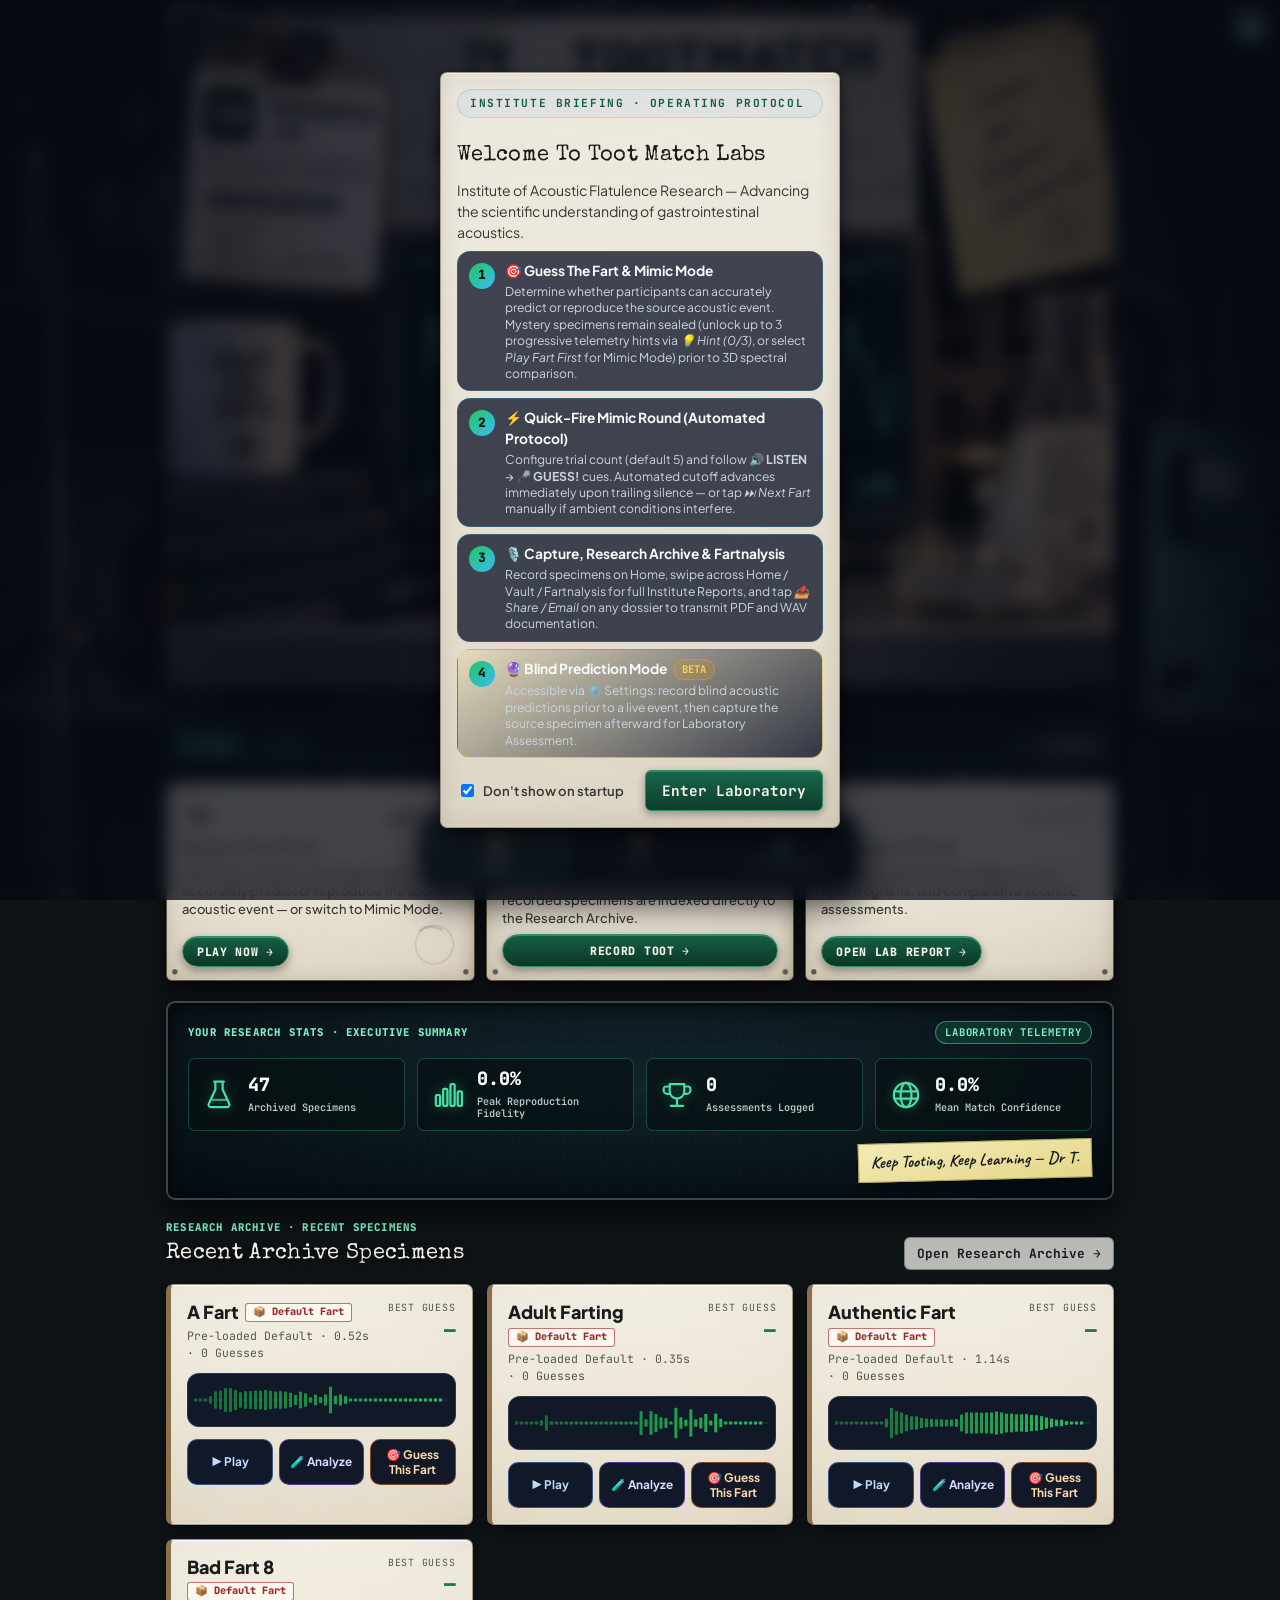
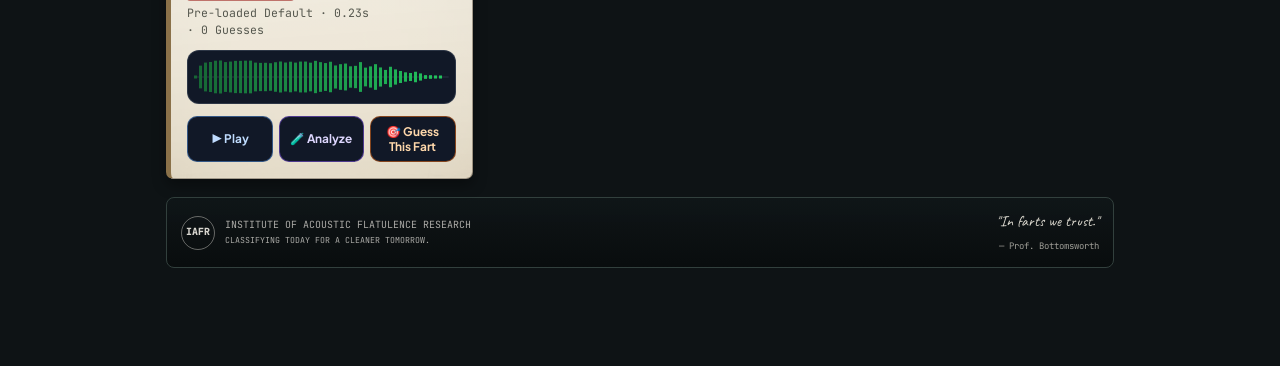
==== commit d6397a6a: "UI labifey" ====
--- a/labs/index.html
+++ b/labs/index.html
@@ -6,20 +6,21 @@
   <title>Toot Match Labs — Guess The Fart</title>
   <link rel="preconnect" href="https://fonts.googleapis.com" />
   <link rel="preconnect" href="https://fonts.gstatic.com" crossorigin />
-  <link rel="stylesheet" href="https://fonts.googleapis.com/css2?family=JetBrains+Mono:wght@500;600;700;800&family=Plus+Jakarta+Sans:wght@400;500;600;700;800&display=swap" />
+  <link rel="stylesheet" href="https://fonts.googleapis.com/css2?family=Caveat:wght@600;700&family=JetBrains+Mono:wght@500;600;700;800&family=Plus+Jakarta+Sans:wght@400;500;600;700;800&family=Special+Elite&display=swap" />
   <link rel="stylesheet" href="css/labs.css?v=20261124o" />
+  <link rel="stylesheet" href="css/labs-dossier.css?v=20261125g" />
   <script defer src="../js/dsp.js?v=20261124o"></script>
   <script defer src="../js/audioEngine.js?v=20261124o"></script>
   <script defer src="../js/storage.js?v=20261124o"></script>
-  <script defer src="../js/spectrogram3d.js?v=20261124o"></script>
+  <script defer src="../js/spectrogram3d.js?v=20261125f"></script>
   <script defer src="../js/forensicsCharts.js?v=20261124o"></script>
   <script defer src="js/labsStore.js?v=20261124o"></script>
   <script defer src="js/labsAudioFx.js?v=20261124o"></script>
-  <script defer src="js/labsFartnalysis.js?v=20261124p"></script>
+  <script defer src="js/labsFartnalysis.js?v=20261125g"></script>
   <script defer src="js/labsPdfExport.js?v=20261124o"></script>
-  <script defer src="js/labsApp.js?v=20261124q"></script>
+  <script defer src="js/labsApp.js?v=20261125g"></script>
 </head>
-<body>
+<body data-labs-view="home">
   <canvas id="result-confetti-canvas" class="labs-confetti-canvas" aria-hidden="true"></canvas>
 
   <div class="labs-shell">
@@ -33,6 +34,10 @@
           <div class="labs-brand-name">TOOT MATCH <span class="labs-brand-tag">LABS</span></div>
           <div class="labs-brand-sub" id="labs-brand-sub">INSTITUTE OF ACOUSTIC FLATULENCE RESEARCH</div>
         </div>
+      </div>
+
+      <div class="labs-topbar-motto" aria-hidden="true">
+        SCIENCE · HONESTY<br />BETTER TOOTS FOR A BRIGHTER TOMORROW
       </div>
 
       <div class="labs-topbar-settings-wrap">
@@ -108,59 +113,118 @@
     <main class="labs-main">
       <!-- ==================== AREA 1: HOME ==================== -->
       <section id="labs-view-home" class="labs-view active">
-        <div class="labs-hero">
-          <div class="labs-hero-badge">INSTITUTE OF ACOUSTIC FLATULENCE RESEARCH</div>
-          <h1 class="labs-hero-title">TOOT MATCH LABS</h1>
-          <div class="labs-hero-kicker">Advancing the scientific understanding of gastrointestinal acoustics.</div>
-          <p class="labs-hero-sub">Determine whether participants can accurately predict or reproduce archived acoustic events using deterministic telemetry, 3D spectrograms, and comparative analysis.</p>
-        </div>
+        <section class="labs-home-stage-wrap" aria-label="Toot Match Labs Acoustic Desk">
+          <div id="home-lab-stage" class="labs-home-stage">
+            <img class="labs-stage-bg" src="assets/theme/lab-home-stage.jpg?v=20261125g" alt="Toot Match Labs Acoustic Workbench" />
+            <h1 class="labs-sr-only">TOOT MATCH LABS</h1>
+            <p class="labs-sr-only">Advancing the scientific understanding of gastrointestinal acoustics.</p>
+
+            <button type="button" id="home-osc-screen" class="labs-home-osc-screen" title="Play or stop live acoustic specimen on oscilloscope">
+              <span class="labs-osc-top">
+                <span class="labs-osc-mon">LIVE ACOUSTIC MONITOR</span>
+                <span class="labs-osc-meta">
+                  <span id="home-osc-freq">FREQ: -- Hz</span>
+                  <span id="home-osc-vol">PEAK: -- dB</span>
+                </span>
+              </span>
+              <canvas id="home-osc-canvas" class="labs-osc-canvas"></canvas>
+              <span class="labs-osc-bot">
+                <span id="home-osc-name" class="labs-osc-name">SPECIMEN STANDBY</span>
+                <span id="home-osc-play-lbl" class="labs-osc-play-lbl">▶ PLAY</span>
+              </span>
+              <span class="labs-osc-prog-track" aria-hidden="true"><span id="home-osc-prog" class="labs-osc-prog"></span></span>
+            </button>
+          </div>
+
+          <div class="labs-home-osc-bar">
+            <button type="button" id="btn-home-osc-play" class="labs-btn labs-btn-emerald labs-btn-xs">▶ Play</button>
+            <select id="home-osc-select" class="labs-home-osc-select" aria-label="Select specimen on oscilloscope"></select>
+            <button type="button" id="btn-home-osc-next" class="labs-btn-ghost labs-btn-xs">↻ Next</button>
+          </div>
+        </section>
 
         <section class="labs-action-cards-grid" aria-label="Primary Actions">
           <button type="button" id="btn-home-guess-fart" class="labs-action-card labs-ac-orange">
-            <span class="labs-ac-icon">🎯</span>
+            <div class="labs-ac-top-row">
+              <span class="labs-ac-icon" aria-hidden="true">
+                <svg viewBox="0 0 36 36" fill="none" stroke="currentColor" stroke-width="2.8" stroke-linecap="round" stroke-linejoin="round"><path d="M4 18h5l3.2-10 4.6 20 4.4-16 3.6 10 3.2-4H32"/></svg>
+              </span>
+              <span class="labs-ac-stamp">START HERE</span>
+            </div>
             <span class="labs-ac-title">Guess The Fart</span>
             <span class="labs-ac-desc">Determine whether participants can accurately predict or reproduce the source acoustic event — or switch to Mimic Mode.</span>
+            <span class="labs-ac-cta">PLAY NOW →</span>
           </button>
 
           <div id="btn-home-record-fart" class="labs-action-card labs-ac-emerald" role="button" tabindex="0">
             <div class="labs-ac-top-row">
-              <span class="labs-ac-icon">🎙️</span>
+              <span class="labs-ac-icon" aria-hidden="true">
+                <svg viewBox="0 0 36 36" fill="none" stroke="currentColor" stroke-width="2.5" stroke-linecap="round" stroke-linejoin="round"><rect x="13" y="4" width="10" height="16" rx="5" fill="currentColor" fill-opacity="0.18"/><path d="M8 17c0 5.5 4.5 10 10 10s10-4.5 10-10"/><path d="M18 27v5M12 32h12"/></svg>
+              </span>
               <button type="button" id="btn-home-sentry-toggle" class="labs-ac-sentry-pill" aria-pressed="false" title="Toggle Sentry Auto Detect Mode">○ AUTO DETECT: OFF</button>
             </div>
             <span class="labs-ac-title">Record New Fart</span>
             <span class="labs-ac-desc" id="home-rec-desc">Automated acoustic capture armed — verified specimens are logged directly to the Research Archive.</span>
+            <span class="labs-ac-cta">RECORD TOOT →</span>
           </div>
 
           <button type="button" id="btn-home-analyze-fart" class="labs-action-card labs-ac-blue">
-            <span class="labs-ac-icon">🧪</span>
+            <div class="labs-ac-top-row">
+              <span class="labs-ac-icon" aria-hidden="true">
+                <svg viewBox="0 0 36 36" fill="none" stroke="currentColor" stroke-width="2.5" stroke-linecap="round" stroke-linejoin="round"><path d="M13 5h10M15 5v9L7.5 27.5A2.5 2.5 0 0 0 9.7 31h16.6a2.5 2.5 0 0 0 2.2-3.5L21 14V5"/><path d="M10.5 23h15" stroke="#1b6d4f" stroke-width="2.6"/></svg>
+              </span>
+              <span class="labs-ac-redstamp">TOP SECRET</span>
+            </div>
             <span class="labs-ac-title">Analyze A Fart</span>
             <span class="labs-ac-desc">Generate official Institute Reports, 3D spectrograms, and comparative acoustic assessments.</span>
+            <span class="labs-ac-cta">OPEN LAB REPORT →</span>
           </button>
         </section>
 
         <section class="labs-glass-card labs-summary-card" aria-label="Executive Research Summary">
           <div class="labs-summary-head">
-            <span class="labs-eyebrow">EXECUTIVE RESEARCH SUMMARY</span>
+            <span class="labs-eyebrow">YOUR RESEARCH STATS · EXECUTIVE SUMMARY</span>
             <span class="labs-live-pill">LABORATORY TELEMETRY</span>
           </div>
           <div class="labs-summary-grid">
             <div class="labs-stat-tile">
-              <div class="labs-stat-num" id="stat-samples-recorded">0</div>
-              <div class="labs-stat-label">Archived Specimens</div>
+              <span class="labs-stat-ico" aria-hidden="true">
+                <svg viewBox="0 0 28 28" fill="none" stroke="currentColor" stroke-width="1.8" stroke-linecap="round" stroke-linejoin="round"><path d="M10 3h8M11 3v6.5L5.8 20.8A2 2 0 0 0 7.6 24h12.8a2 2 0 0 0 1.8-3.2L17 9.5V3"/><path d="M8 18h12" stroke-opacity="0.7"/></svg>
+              </span>
+              <div class="labs-stat-body">
+                <div class="labs-stat-num" id="stat-samples-recorded">0</div>
+                <div class="labs-stat-label">Archived Specimens</div>
+              </div>
             </div>
             <div class="labs-stat-tile">
-              <div class="labs-stat-num labs-num-green" id="stat-best-score">0.0%</div>
-              <div class="labs-stat-label">Peak Reproduction Fidelity</div>
+              <span class="labs-stat-ico" aria-hidden="true">
+                <svg viewBox="0 0 28 28" fill="none" stroke="currentColor" stroke-width="1.8" stroke-linecap="round" stroke-linejoin="round"><rect x="4" y="14" width="3.5" height="9" rx="1"/><rect x="10" y="9" width="3.5" height="14" rx="1"/><rect x="16" y="5" width="3.5" height="18" rx="1"/><rect x="22" y="11" width="3.5" height="12" rx="1"/></svg>
+              </span>
+              <div class="labs-stat-body">
+                <div class="labs-stat-num labs-num-green" id="stat-best-score">0.0%</div>
+                <div class="labs-stat-label">Peak Reproduction Fidelity</div>
+              </div>
             </div>
             <div class="labs-stat-tile">
-              <div class="labs-stat-num labs-num-blue" id="stat-challenges-completed">0</div>
-              <div class="labs-stat-label">Assessments Logged</div>
+              <span class="labs-stat-ico" aria-hidden="true">
+                <svg viewBox="0 0 28 28" fill="none" stroke="currentColor" stroke-width="1.8" stroke-linecap="round" stroke-linejoin="round"><path d="M8 5h12v6a6 6 0 0 1-12 0z"/><path d="M8 7H5a2 2 0 0 0-2 2v1a3 3 0 0 0 3 3h2.2M20 7h3a2 2 0 0 1 2 2v1a3 3 0 0 1-3 3h-2.2"/><path d="M14 17v5M9 23h10"/></svg>
+              </span>
+              <div class="labs-stat-body">
+                <div class="labs-stat-num labs-num-blue" id="stat-challenges-completed">0</div>
+                <div class="labs-stat-label">Assessments Logged</div>
+              </div>
             </div>
             <div class="labs-stat-tile">
-              <div class="labs-stat-num labs-num-purple" id="stat-avg-quality">0.0%</div>
-              <div class="labs-stat-label">Mean Match Confidence</div>
-            </div>
-          </div>
+              <span class="labs-stat-ico" aria-hidden="true">
+                <svg viewBox="0 0 28 28" fill="none" stroke="currentColor" stroke-width="1.8" stroke-linecap="round" stroke-linejoin="round"><circle cx="14" cy="14" r="10"/><ellipse cx="14" cy="14" rx="4.5" ry="10"/><path d="M4.5 11h19M4.5 17h19"/></svg>
+              </span>
+              <div class="labs-stat-body">
+                <div class="labs-stat-num labs-num-purple" id="stat-avg-quality">0.0%</div>
+                <div class="labs-stat-label">Mean Match Confidence</div>
+              </div>
+            </div>
+          </div>
+          <div class="labs-summary-sticky" aria-hidden="true">Keep Tooting, Keep Learning — Dr T.</div>
         </section>
 
         <section class="labs-vault-section">
@@ -173,15 +237,61 @@
           </div>
           <div id="home-recent-vault" class="labs-vault-grid"></div>
         </section>
+
+        <footer class="labs-home-footplate" aria-hidden="true">
+          <div class="labs-footplate-left">
+            <span class="labs-foot-seal">IAFR</span>
+            <div>
+              <div>INSTITUTE OF ACOUSTIC FLATULENCE RESEARCH</div>
+              <small>CLASSIFYING TODAY FOR A CLEANER TOMORROW.</small>
+            </div>
+          </div>
+          <div class="labs-footplate-quote">"In farts we trust."<br /><span>— Prof. Bottomsworth</span></div>
+        </footer>
       </section>
 
       <!-- ==================== AREA 2: VAULT ==================== -->
       <section id="labs-view-vault" class="labs-view">
-        <div class="labs-subview-bar labs-wrap-bar">
-          <div>
-            <div class="labs-eyebrow">RESEARCH ARCHIVE · SPECIMEN REPOSITORY</div>
-            <h2 class="labs-section-heading">Research Archive Vault</h2>
-          </div>
+        <div class="labs-glass-card labs-vault-dossier-head">
+          <div class="labs-vault-head-top">
+            <div class="labs-vault-head-left">
+              <span class="labs-vault-stamp">RESEARCH ARCHIVE</span>
+              <h2 class="labs-section-heading labs-vault-mega-title">VAULT</h2>
+              <div class="labs-vault-sub">CATALOGUED FLATULENCE SPECIMENS · Preserving important emissions for a flatter tomorrow.</div>
+            </div>
+            <div class="labs-vault-fig" aria-hidden="true">
+              <svg viewBox="0 0 90 92" fill="none" stroke="currentColor" stroke-width="1.35">
+                <text x="2" y="10" font-size="7" font-family="Georgia,serif" font-style="italic" fill="currentColor" stroke="none">Fig. 1 · Acoustic</text>
+                <text x="2" y="18" font-size="7" font-family="Georgia,serif" font-style="italic" fill="currentColor" stroke="none">Propulsion Profile</text>
+                <path d="M40 24c11 0 18 7 18 18v15c0 11-7 22-7 30H29c0-8-7-19-7-30V42c0-11 7-18 18-18z" stroke-opacity="0.72"/>
+                <path d="M36 28c6 3 9 9 6 15s-9 9-6 15 8 8 4 14" stroke-dasharray="2.5 2"/>
+                <path d="M10 38h12M10 54h12M16 38v16" stroke-opacity="0.5"/>
+              </svg>
+            </div>
+          </div>
+
+          <div class="labs-vault-folder-row">
+            <div class="labs-vault-folder-tabs" role="group" aria-label="Vault Archive Counts">
+              <button type="button" class="labs-vtab active" data-vault-tab="all">
+                <span>TOTAL SPECIMENS</span>
+                <strong id="vault-tab-total">0</strong>
+              </button>
+              <button type="button" class="labs-vtab" data-vault-tab="recorded">
+                <span>RECORDED</span>
+                <strong id="vault-tab-recorded">0</strong>
+              </button>
+              <button type="button" class="labs-vtab" data-vault-tab="guesses">
+                <span>GUESSES</span>
+                <strong id="vault-tab-guesses">0</strong>
+              </button>
+              <button type="button" class="labs-vtab" data-vault-tab="defaults">
+                <span>DEFAULT LIBRARY</span>
+                <strong id="vault-tab-defaults">0</strong>
+              </button>
+            </div>
+            <div class="labs-vault-sticky" aria-hidden="true">Science never holds it in. :)</div>
+          </div>
+
           <div class="labs-vault-top-btns">
             <button type="button" id="btn-vault-select" class="labs-btn-ghost labs-btn-sm">☑️ Select</button>
             <button type="button" id="btn-vault-megamix" class="labs-btn labs-btn-purple labs-btn-sm">🎛️ Analyze All (Megamix)</button>
@@ -710,13 +820,17 @@
 
       <!-- ==================== AREA 3: FARTNALYSIS (NO GAMEPLAY LANGUAGE) ==================== -->
       <section id="labs-view-fartnalysis" class="labs-view">
-        <div class="labs-subview-bar labs-wrap-bar">
-          <div>
-            <div class="labs-eyebrow">INSTITUTE OF ACOUSTIC FLATULENCE RESEARCH · SCIENTIFIC REVIEW</div>
-            <h2 class="labs-section-heading">Fartnalysis Report</h2>
-          </div>
-          <div class="labs-vault-top-btns">
+        <div class="labs-glass-card labs-fn-hero-dossier">
+          <div class="labs-fn-hero-row">
+            <div>
+              <h2 class="labs-section-heading labs-fn-mega-title">FARTNALYSIS REPORT</h2>
+              <div class="labs-fn-subline">ACOUSTIC ANALYSIS &amp; SCIENTIFIC REVIEW</div>
+            </div>
+            <span class="labs-fn-conf-stamp">LAB REPORT<br />CONFIDENTIAL</span>
+          </div>
+          <div class="labs-fn-hero-actions">
             <button type="button" id="btn-fn-back" class="labs-btn-ghost labs-btn-sm">← Back</button>
+            <div class="labs-fn-sticky" aria-hidden="true">Another good one! :)</div>
           </div>
         </div>
 
@@ -794,15 +908,21 @@
     <!-- Persistent 3-Area Bottom Dock: HOME | VAULT | FARTNALYSIS -->
     <nav class="labs-bottom-nav" aria-label="Primary Navigation">
       <button type="button" class="labs-nav-btn active" data-view="home">
-        <span class="labs-nav-icon">🏠</span>
+        <span class="labs-nav-icon" aria-hidden="true">
+          <svg viewBox="0 0 24 24" fill="none"><path d="M3 10.5 12 3l9 7.5V20a1 1 0 0 1-1 1h-5.5v-6h-5v6H4a1 1 0 0 1-1-1z" fill="#dfd5be" fill-opacity="0.92"/><path d="M2.5 11 12 3l9.5 8" stroke="#d97548" stroke-width="2.2" stroke-linecap="round" stroke-linejoin="round"/><rect x="9.5" y="14.5" width="5" height="6.5" rx="0.6" fill="#3a4542"/></svg>
+        </span>
         <span class="labs-nav-lbl">Home</span>
       </button>
       <button type="button" class="labs-nav-btn" data-view="vault">
-        <span class="labs-nav-icon">📦</span>
+        <span class="labs-nav-icon" aria-hidden="true">
+          <svg viewBox="0 0 24 24" fill="none"><path d="M3.5 7.5 12 3.5l8.5 4v9L12 20.5l-8.5-4z" fill="#d3aa76" stroke="#6f5333" stroke-width="1.4" stroke-linejoin="round"/><path d="M3.5 7.5 12 11.5l8.5-4M12 11.5v9" stroke="#6f5333" stroke-width="1.4" stroke-linejoin="round"/><path d="m7.8 5.5 8.4 4" stroke="#f0dcb8" stroke-width="1.6" stroke-linecap="round"/></svg>
+        </span>
         <span class="labs-nav-lbl">Vault</span>
       </button>
       <button type="button" class="labs-nav-btn" data-view="fartnalysis">
-        <span class="labs-nav-icon">🧪</span>
+        <span class="labs-nav-icon" aria-hidden="true">
+          <svg viewBox="0 0 24 24" fill="none"><path d="M9.5 3.5h5M10.5 3.5v5.8L5.2 18.4A1.8 1.8 0 0 0 6.8 21h10.4a1.8 1.8 0 0 0 1.6-2.6L13.5 9.3V3.5" stroke="#d8e3de" stroke-width="1.6" stroke-linecap="round" stroke-linejoin="round"/><path d="M7.1 15.2h9.8l1.6 2.8a1.2 1.2 0 0 1-1.1 1.8H6.6a1.2 1.2 0 0 1-1.1-1.8z" fill="#3be095"/></svg>
+        </span>
         <span class="labs-nav-lbl">Fartnalysis</span>
       </button>
     </nav>
--- a/labs/css/labs-dossier.css
+++ b/labs/css/labs-dossier.css
@@ -0,0 +1,1585 @@
+/* ==========================================================================
+   TOOT MATCH LABS — Classified Laboratory Dossier & Workbench Theme
+   Balanced warm parchment, selective coffee-ring/paperclip accents (never
+   repeated on every slot), crisp dark ink, rainbow thermal 3D spectrogram,
+   and faithful Vault / Fartnalysis / Guess / Home visual parity.
+   ========================================================================== */
+
+:root {
+  --font-typewriter: 'Special Elite', 'JetBrains Mono', 'Courier New', monospace;
+  --font-hand: 'Caveat', 'Comic Sans MS', cursive, sans-serif;
+
+  /* Warm Balanced Laboratory Parchment & Ink Palette */
+  --paper-1: #ebe4d4;
+  --paper-2: #ded4be;
+  --paper-3: #d2c4a8;
+  --paper-border: rgba(68, 56, 38, 0.44);
+  --paper-edge: rgba(255, 252, 244, 0.72);
+  --ink: #171b19;
+  --ink-sec: #343832;
+  --ink-muted: #55574e;
+  --stamp-red: #9f2d24;
+  --lab-green: #145a41;
+  --lab-green-hi: #1d7856;
+  --crt-bg: #08141c;
+  --phosphor: #52f0b4;
+
+  /* Base token overrides */
+  --text: #171b19;
+  --text-sec: #343832;
+  --muted: #55574e;
+  --info: #155c44;
+  --primary: #1a7352;
+  --secondary: #a1411b;
+  --highlight: #2a4559;
+  --gold: #8c5f0b;
+  --danger: #9f2d24;
+  --border: rgba(68, 56, 38, 0.34);
+}
+
+.labs-sr-only {
+  position: absolute;
+  width: 1px;
+  height: 1px;
+  padding: 0;
+  margin: -1px;
+  overflow: hidden;
+  clip: rect(0, 0, 0, 0);
+  white-space: nowrap;
+  border: 0;
+}
+
+/* ==================== WORKBENCH BACKDROP ==================== */
+html,
+body {
+  background-color: #0e1315;
+  color: var(--ink);
+  overflow-x: hidden;
+}
+
+body {
+  position: relative;
+  min-height: 100vh;
+}
+
+body::before {
+  content: "";
+  position: fixed;
+  inset: 0;
+  z-index: 0;
+  background-image:
+    radial-gradient(ellipse at 50% 24%, rgba(12, 18, 19, 0.16) 0%, rgba(5, 8, 9, 0.7) 100%),
+    url('../assets/theme/lab-desk-backdrop.jpg');
+  background-size: cover;
+  background-position: center top;
+  background-repeat: no-repeat;
+  transform: translateZ(0);
+  will-change: transform;
+  pointer-events: none;
+}
+
+.labs-shell {
+  position: relative;
+  z-index: 1;
+  padding-top: 8px;
+}
+
+body[data-labs-view="home"] .labs-shell {
+  padding-top: 4px;
+}
+
+/* ==================== TOPBAR: PARCHMENT ON INNER VIEWS / FLOATING GEAR ON HOME ==================== */
+.labs-topbar {
+  background-color: #e6dfd0;
+  background-image:
+    linear-gradient(180deg, rgba(242, 236, 222, 0.56) 0%, rgba(214, 202, 178, 0.64) 100%),
+    url('../assets/theme/paper-plate-tex.jpg');
+  background-size: cover;
+  border: 1.5px solid #594b36;
+  border-radius: 7px;
+  box-shadow:
+    0 10px 24px rgba(0, 0, 0, 0.52),
+    inset 0 1px 0 rgba(255, 255, 255, 0.68),
+    inset 0 0 14px rgba(68, 52, 28, 0.16);
+  padding: 9px 13px;
+  margin-bottom: 12px;
+}
+
+body[data-labs-view="home"] .labs-topbar {
+  position: fixed;
+  top: 8px;
+  right: 10px;
+  z-index: 48;
+  width: auto;
+  margin: 0;
+  padding: 0;
+  background: transparent !important;
+  background-image: none !important;
+  border: none !important;
+  box-shadow: none !important;
+  backdrop-filter: none !important;
+  -webkit-backdrop-filter: none !important;
+  pointer-events: none;
+}
+
+body[data-labs-view="home"] .labs-topbar .labs-brand,
+body[data-labs-view="home"] .labs-topbar .labs-topbar-motto {
+  display: none !important;
+}
+
+body[data-labs-view="home"] .labs-topbar .labs-topbar-settings-wrap {
+  pointer-events: auto;
+}
+
+.labs-brand-mark {
+  width: 38px;
+  height: 38px;
+  border-radius: 6px;
+  background: linear-gradient(145deg, #135a40 0%, #092c1f 100%);
+  border: 1.5px solid #227a57;
+  color: #f4f0e4;
+  box-shadow: 0 2px 6px rgba(0, 0, 0, 0.35);
+}
+
+.labs-pulse-dot {
+  background: #52f0b4;
+  box-shadow: 0 0 6px #52f0b4;
+}
+
+.labs-brand-name {
+  font-family: var(--font-mono);
+  font-weight: 800;
+  letter-spacing: 0.04em;
+  color: #151917;
+}
+
+.labs-brand-tag {
+  background: rgba(20, 90, 65, 0.14);
+  border: 1px solid rgba(20, 90, 65, 0.42);
+  color: #114d37;
+  border-radius: 4px;
+}
+
+.labs-brand-sub {
+  color: #3a3f39;
+  font-family: var(--font-mono);
+  font-size: 0.6rem;
+  font-weight: 600;
+  letter-spacing: 0.07em;
+}
+
+.labs-topbar-motto {
+  margin-left: auto;
+  padding: 0 10px;
+  border-left: 1px solid rgba(54, 44, 28, 0.28);
+  font-family: var(--font-mono);
+  font-size: 0.54rem;
+  line-height: 1.25;
+  letter-spacing: 0.07em;
+  text-transform: uppercase;
+  color: #464941;
+  display: none;
+}
+
+@media (min-width: 560px) {
+  .labs-topbar-motto {
+    display: block;
+  }
+}
+
+.labs-gear-btn {
+  background: rgba(34, 42, 39, 0.12) !important;
+  border: 1.5px solid rgba(54, 46, 32, 0.42) !important;
+  border-radius: 7px !important;
+  color: #1b201d !important;
+}
+
+body[data-labs-view="home"] .labs-gear-btn {
+  background: linear-gradient(180deg, #293835 0%, #121b1a 100%) !important;
+  border: 1.5px solid #596b66 !important;
+  color: #f0ece1 !important;
+  box-shadow: 0 6px 16px rgba(0, 0, 0, 0.62) !important;
+}
+
+.labs-settings-menu {
+  background-color: #ebe4d4;
+  background-image: url('../assets/theme/paper-plate-tex.jpg');
+  background-size: cover;
+  border: 1.5px solid #5c4e38;
+  border-radius: 8px;
+  box-shadow: 0 20px 42px rgba(0, 0, 0, 0.72);
+}
+
+.labs-settings-item {
+  color: var(--ink);
+  font-family: var(--font-mono);
+  font-size: 0.8rem;
+  font-weight: 600;
+}
+
+.labs-settings-item:hover {
+  background: rgba(20, 90, 65, 0.12);
+}
+
+/* ==================== HERO DESK STAGE & SLEEK WIDE OSCILLOSCOPE ==================== */
+.labs-home-stage-wrap {
+  margin-bottom: 14px;
+}
+
+.labs-home-stage {
+  position: relative;
+  width: 100%;
+  aspect-ratio: 4 / 3;
+  border-radius: 9px;
+  overflow: hidden;
+  border: 1.5px solid #35413e;
+  box-shadow:
+    0 20px 44px rgba(0, 0, 0, 0.82),
+    0 4px 12px rgba(0, 0, 0, 0.52),
+    inset 0 1px 0 rgba(255, 255, 255, 0.12);
+  background: #0a0e0f;
+}
+
+.labs-stage-bg {
+  position: absolute;
+  inset: 0;
+  width: 100%;
+  height: 100%;
+  object-fit: cover;
+  display: block;
+  user-select: none;
+  pointer-events: none;
+}
+
+.labs-home-osc-screen {
+  position: absolute;
+  left: 25.2%;
+  top: 34.8%;
+  width: 52.8%;
+  height: 35.6%;
+  padding: 5px 7px 5px;
+  margin: 0;
+  border: none;
+  border-radius: 9px;
+  background:
+    repeating-linear-gradient(0deg, rgba(0, 0, 0, 0.22) 0px, rgba(0, 0, 0, 0.22) 1px, transparent 1px, transparent 3px),
+    radial-gradient(ellipse at 50% 45%, rgba(24, 92, 66, 0.24) 0%, rgba(4, 14, 11, 0.90) 90%);
+  box-shadow: inset 0 0 18px rgba(0, 0, 0, 0.85), inset 0 0 22px rgba(82, 240, 180, 0.1);
+  display: flex;
+  flex-direction: column;
+  justify-content: space-between;
+  align-items: stretch;
+  cursor: pointer;
+  color: #c2fbe2;
+  text-align: left;
+  overflow: hidden;
+  transition: box-shadow 0.15s ease;
+}
+
+.labs-home-osc-screen:hover,
+.labs-home-osc-screen.is-playing {
+  box-shadow:
+    inset 0 0 18px rgba(0, 0, 0, 0.8),
+    inset 0 0 28px rgba(82, 240, 180, 0.28),
+    0 0 14px rgba(82, 240, 180, 0.24);
+}
+
+.labs-osc-top {
+  display: flex;
+  align-items: flex-start;
+  justify-content: space-between;
+  gap: 6px;
+  font-family: var(--font-mono);
+  font-size: clamp(6.5px, 1.5vw, 9.5px);
+  line-height: 1.1;
+  letter-spacing: 0.04em;
+  color: #8bf3ca;
+  text-shadow: 0 0 5px rgba(82, 240, 180, 0.48);
+  z-index: 2;
+}
+
+.labs-osc-mon {
+  font-weight: 800;
+  white-space: nowrap;
+  overflow: hidden;
+  text-overflow: ellipsis;
+}
+
+.labs-osc-meta {
+  display: flex;
+  flex-direction: column;
+  align-items: flex-end;
+  white-space: nowrap;
+  font-weight: 700;
+  color: #d0fde8;
+}
+
+.labs-osc-canvas {
+  width: 100%;
+  flex: 1;
+  min-height: 28px;
+  display: block;
+}
+
+.labs-osc-bot {
+  display: flex;
+  align-items: center;
+  justify-content: space-between;
+  gap: 5px;
+  font-family: var(--font-mono);
+  font-size: clamp(6.5px, 1.55vw, 10px);
+  line-height: 1.1;
+  font-weight: 700;
+  z-index: 2;
+}
+
+.labs-osc-name {
+  color: #edfff6;
+  white-space: nowrap;
+  overflow: hidden;
+  text-overflow: ellipsis;
+}
+
+.labs-osc-play-lbl {
+  flex-shrink: 0;
+  padding: 1.5px 5px;
+  border-radius: 3px;
+  background: rgba(18, 92, 65, 0.72);
+  border: 1px solid rgba(82, 240, 180, 0.62);
+  color: #ffffff;
+  font-size: clamp(6px, 1.4vw, 8.5px);
+}
+
+.labs-home-osc-screen.is-playing .labs-osc-play-lbl {
+  background: #9f2d24;
+  border-color: #f87171;
+}
+
+.labs-osc-prog-track {
+  display: block;
+  width: 100%;
+  height: 2px;
+  margin-top: 2px;
+  background: rgba(82, 240, 180, 0.16);
+  border-radius: 2px;
+  overflow: hidden;
+}
+
+.labs-osc-prog {
+  display: block;
+  height: 100%;
+  width: 0%;
+  background: #52f0b4;
+  box-shadow: 0 0 6px #52f0b4;
+}
+
+.labs-home-osc-bar {
+  margin-top: 8px;
+  display: flex;
+  align-items: center;
+  justify-content: space-between;
+  gap: 8px;
+  padding: 7px 10px;
+  border-radius: 8px;
+  background: linear-gradient(180deg, #1b2625 0%, #0e1514 100%);
+  border: 1.5px solid #41504d;
+  box-shadow: 0 10px 22px rgba(0, 0, 0, 0.65), inset 0 1px 0 rgba(255, 255, 255, 0.12);
+}
+
+.labs-home-osc-select {
+  flex: 1;
+  min-width: 0;
+  height: 29px;
+  padding: 2px 8px;
+  border-radius: 6px !important;
+  background: #0d1917 !important;
+  color: #dff8ec !important;
+  border: 1px solid rgba(82, 240, 180, 0.36) !important;
+  font-family: var(--font-mono);
+  font-size: 0.72rem;
+  font-weight: 600;
+  text-overflow: ellipsis;
+}
+
+.labs-home-osc-bar .labs-btn-ghost {
+  background: rgba(255, 255, 255, 0.1) !important;
+  border-color: rgba(164, 202, 188, 0.36) !important;
+  color: #edf5f1 !important;
+}
+
+/* ==================== TYPOGRAPHY ==================== */
+h1, h2, h3, h4,
+.labs-view-title,
+.labs-fn-title,
+.labs-section-title,
+.labs-section-heading,
+.labs-ac-title,
+.labs-card-title,
+.labs-detail-title,
+.labs-guess-target-name,
+.labs-blind-title,
+.labs-modal-title {
+  font-family: var(--font-typewriter);
+  font-weight: 400;
+  letter-spacing: 0.015em;
+  color: var(--ink);
+}
+
+.labs-eyebrow {
+  font-family: var(--font-mono);
+  font-size: 0.67rem;
+  font-weight: 800;
+  letter-spacing: 0.11em;
+  color: var(--ink);
+}
+
+/* ==================== BALANCED WARM PARCHMENT PAPER DOSSIER SURFACES ==================== */
+.labs-glass-card,
+.labs-action-card,
+.labs-vault-card,
+.labs-detail-card,
+.labs-guess-card,
+.labs-result-card,
+.labs-qf-setup-card,
+.labs-qf-results-card,
+.labs-blind-card,
+.labs-team-card,
+.labs-about-card,
+.labs-splash-card,
+.labs-rename-modal,
+.labs-delete-modal,
+.labs-share-modal,
+.labs-reveal-card,
+.labs-share-verdict-card,
+.labs-report-signature {
+  background-color: #e6dfd0;
+  background-image:
+    linear-gradient(178deg, rgba(242, 235, 218, 0.42) 0%, rgba(214, 201, 174, 0.56) 100%),
+    url('../assets/theme/paper-plate-tex.jpg');
+  background-size: 100% 100%, cover;
+  background-position: center;
+  border: 1.5px solid var(--paper-border);
+  border-radius: 7px;
+  box-shadow:
+    0 12px 26px rgba(0, 0, 0, 0.52),
+    0 2px 6px rgba(0, 0, 0, 0.34),
+    inset 0 1px 0 var(--paper-edge),
+    inset 0 0 22px rgba(84, 66, 38, 0.16);
+  backdrop-filter: none;
+  -webkit-backdrop-filter: none;
+  color: var(--ink);
+}
+
+/* Subtle authentic organic coffee-ring stain on 2 key cards only */
+#btn-home-guess-fart::after,
+.labs-fn-header::after {
+  content: "";
+  position: absolute;
+  right: 12px;
+  bottom: 6px;
+  width: 58px;
+  height: 58px;
+  background-image: url("data:image/svg+xml,%3Csvg xmlns='http://www.w3.org/2000/svg' viewBox='0 0 80 80'%3E%3Cpath d='M16 38c1-16 14-27 29-25 14 2 24 14 23 28-1 15-14 26-29 25-13-1-24-13-23-28z' fill='none' stroke='%23784e23' stroke-opacity='0.14' stroke-width='2.6'/%3E%3Cpath d='M22 20c8-6 21-7 30-1' fill='none' stroke='%23633d18' stroke-opacity='0.18' stroke-width='3.2' stroke-linecap='round'/%3E%3C/svg%3E");
+  background-size: contain;
+  background-repeat: no-repeat;
+  pointer-events: none;
+}
+
+/* Vault card performance optimization (lightweight parchment gradient without heavy raster repeat) */
+.labs-vault-card {
+  background-color: #ebe3d0 !important;
+  background-image: linear-gradient(176deg, #f2ebd9 0%, #ded1b5 100%) !important;
+  box-shadow: 0 6px 14px rgba(0, 0, 0, 0.36), inset 0 1px 0 rgba(255, 255, 255, 0.7) !important;
+  border-left: 5px solid #8a7149 !important;
+}
+
+/* Subtle metallic paperclip on every 3rd+2 Vault card matching Image 3 */
+#vault-grid .labs-vault-card:nth-child(3n+2)::after {
+  content: "";
+  position: absolute;
+  right: -6px;
+  top: 26%;
+  width: 14px;
+  height: 34px;
+  border-radius: 8px;
+  border: 2px solid #596063;
+  box-shadow: 1px 2px 4px rgba(0, 0, 0, 0.35);
+  transform: rotate(-10deg);
+  pointer-events: none;
+}
+
+/* Inner criteria, accordions & metric tiles: clean flat paper hairlines */
+.labs-metric-item,
+.labs-row-accordion,
+.labs-archive-cmp-card,
+.labs-sub-disclosure-btn {
+  background: rgba(250, 246, 237, 0.62) !important;
+  background-image: none !important;
+  border: 1px solid rgba(58, 48, 34, 0.22) !important;
+  border-radius: 6px !important;
+  box-shadow: none !important;
+  color: var(--ink) !important;
+}
+
+.labs-row-accordion {
+  background: rgba(246, 241, 229, 0.78) !important;
+}
+
+.labs-fact-box {
+  background: rgba(255, 252, 245, 0.56) !important;
+  background-image: none !important;
+  border: 1px solid rgba(58, 48, 34, 0.2) !important;
+  border-radius: 6px !important;
+  box-shadow: none !important;
+}
+
+/* ==================== VAULT MOCKUP STYLING (IMAGE 3 LEFT) ==================== */
+.labs-vault-dossier-head {
+  padding: 14px 14px 12px;
+  margin-bottom: 12px;
+  position: relative;
+}
+
+.labs-vault-head-top {
+  display: flex;
+  align-items: flex-start;
+  justify-content: space-between;
+  gap: 10px;
+}
+
+.labs-vault-stamp {
+  display: inline-block;
+  padding: 2px 8px;
+  border: 1.8px solid rgba(159, 45, 36, 0.78);
+  color: var(--stamp-red);
+  font-family: var(--font-mono);
+  font-size: 0.7rem;
+  font-weight: 800;
+  letter-spacing: 0.08em;
+  border-radius: 3px;
+  transform: rotate(-1.5deg);
+  margin-bottom: 4px;
+}
+
+.labs-vault-mega-title {
+  font-size: clamp(1.85rem, 6vw, 2.35rem) !important;
+  line-height: 1.0;
+  letter-spacing: 0.04em;
+  margin: 2px 0 5px;
+}
+
+.labs-vault-sub {
+  font-family: var(--font-mono);
+  font-size: 0.68rem;
+  line-height: 1.35;
+  color: var(--ink-sec);
+}
+
+.labs-vault-fig {
+  width: 82px;
+  flex-shrink: 0;
+  color: #3a3d35;
+  opacity: 0.76;
+}
+
+.labs-vault-fig svg {
+  width: 100%;
+  height: auto;
+  display: block;
+}
+
+.labs-vault-folder-row {
+  position: relative;
+  display: flex;
+  align-items: flex-end;
+  gap: 6px;
+  margin-top: 10px;
+  margin-bottom: 10px;
+}
+
+.labs-vault-folder-tabs {
+  display: grid;
+  grid-template-columns: 1.3fr 1fr 1fr 1.1fr;
+  gap: 4px;
+  flex: 1;
+}
+
+.labs-vtab {
+  display: flex;
+  flex-direction: column;
+  align-items: center;
+  justify-content: center;
+  padding: 6px 4px;
+  border-radius: 6px 6px 3px 3px;
+  background: linear-gradient(180deg, #cbb58e 0%, #b79f75 100%);
+  border: 1.5px solid rgba(68, 52, 28, 0.48);
+  color: #1c1914;
+  font-family: var(--font-mono);
+  cursor: pointer;
+  box-shadow: inset 0 1px 0 rgba(255, 248, 226, 0.45);
+}
+
+.labs-vtab span {
+  font-size: 0.5rem;
+  font-weight: 700;
+  letter-spacing: 0.04em;
+  text-align: center;
+  line-height: 1.1;
+}
+
+.labs-vtab strong {
+  font-family: var(--font-typewriter);
+  font-size: 1.05rem;
+  margin-top: 2px;
+}
+
+.labs-vtab.active,
+.labs-vtab[data-vault-tab="all"] {
+  background: linear-gradient(180deg, #f3ede0 0%, #dfd5c0 100%);
+  box-shadow: 0 3px 8px rgba(0, 0, 0, 0.16), inset 0 1px 0 rgba(255, 255, 255, 0.8);
+}
+
+.labs-vtab.active {
+  border-color: #145a41;
+  box-shadow: 0 0 0 1px #145a41;
+}
+
+.labs-vault-sticky {
+  padding: 5px 8px;
+  background: linear-gradient(168deg, #f4ecaa 0%, #e4d47d 100%);
+  border: 1px solid rgba(154, 136, 60, 0.65);
+  box-shadow: 2px 4px 10px rgba(0, 0, 0, 0.25);
+  font-family: var(--font-hand);
+  font-size: 0.86rem;
+  font-weight: 700;
+  line-height: 1.05;
+  color: #181c22;
+  transform: rotate(-4deg);
+  max-width: 78px;
+  text-align: center;
+  flex-shrink: 0;
+}
+
+/* Vault specimen sleeve cards matching Image 3 */
+.labs-vault-card {
+  position: relative;
+  border-left: 5px solid #967c52;
+  background-image:
+    linear-gradient(176deg, rgba(247, 241, 227, 0.66) 0%, rgba(226, 214, 189, 0.72) 100%),
+    url('../assets/theme/paper-plate-tex.jpg') !important;
+}
+
+/* ==================== FARTNALYSIS DOSSIER HEADER & REPORT SEAL (IMAGE 4) ==================== */
+.labs-fn-hero-dossier {
+  padding: 14px 14px 12px;
+  margin-bottom: 10px;
+  position: relative;
+}
+
+.labs-fn-hero-row {
+  display: flex;
+  align-items: flex-start;
+  justify-content: space-between;
+  gap: 10px;
+}
+
+.labs-fn-mega-title {
+  font-size: clamp(1.35rem, 4.8vw, 1.85rem) !important;
+  line-height: 1.08;
+  margin: 0 0 3px;
+}
+
+.labs-fn-subline {
+  font-family: var(--font-mono);
+  font-size: 0.68rem;
+  font-weight: 700;
+  letter-spacing: 0.08em;
+  color: var(--ink-sec);
+}
+
+.labs-fn-conf-stamp {
+  flex-shrink: 0;
+  padding: 3px 7px;
+  border: 1.8px solid rgba(159, 45, 36, 0.76);
+  color: var(--stamp-red);
+  font-family: var(--font-mono);
+  font-size: 0.58rem;
+  font-weight: 800;
+  line-height: 1.15;
+  text-align: center;
+  border-radius: 3px;
+  transform: rotate(-2deg);
+}
+
+.labs-fn-hero-actions {
+  display: flex;
+  align-items: center;
+  justify-content: space-between;
+  gap: 10px;
+  margin-top: 8px;
+}
+
+.labs-fn-hero-actions #btn-fn-back {
+  background: #232a27 !important;
+  border-color: #3d4743 !important;
+  color: #f4f0e4 !important;
+}
+
+.labs-fn-sticky {
+  padding: 4px 10px;
+  background: linear-gradient(168deg, #f4ecaa 0%, #e4d47d 100%);
+  border: 1px solid rgba(154, 136, 60, 0.65);
+  box-shadow: 2px 4px 10px rgba(0, 0, 0, 0.25);
+  font-family: var(--font-hand);
+  font-size: 0.92rem;
+  font-weight: 700;
+  color: #181c22;
+  transform: rotate(2deg);
+}
+
+.labs-fn-header {
+  position: relative;
+}
+
+.labs-report-signature {
+  position: relative;
+  overflow: hidden;
+}
+
+.labs-report-signature::after {
+  content: "TOOTMATCH\A LABS\A EST. 2024";
+  white-space: pre;
+  text-align: center;
+  position: absolute;
+  right: 14px;
+  bottom: 12px;
+  width: 66px;
+  height: 66px;
+  padding-top: 15px;
+  border-radius: 50%;
+  border: 2px dashed rgba(30, 36, 33, 0.3);
+  box-shadow: inset 0 0 0 3px rgba(30, 36, 33, 0.1);
+  font-family: var(--font-mono);
+  font-size: 0.45rem;
+  font-weight: 800;
+  line-height: 1.2;
+  color: rgba(30, 36, 33, 0.38);
+  transform: rotate(-11deg);
+  pointer-events: none;
+}
+
+/* ==================== HOME RIVETED ENAMEL PLACARDS (IMAGE 2) ==================== */
+.labs-action-cards-grid {
+  gap: 11px;
+}
+
+.labs-action-card {
+  position: relative;
+  border: 1.5px solid #5c513e;
+  border-radius: 6px;
+  background-image:
+    radial-gradient(circle at 8px 8px, #585c58 0 2.2px, rgba(0, 0, 0, 0.35) 2.5px, transparent 3.4px),
+    radial-gradient(circle at calc(100% - 8px) 8px, #585c58 0 2.2px, rgba(0, 0, 0, 0.35) 2.5px, transparent 3.4px),
+    radial-gradient(circle at 8px calc(100% - 8px), #585c58 0 2.2px, rgba(0, 0, 0, 0.35) 2.5px, transparent 3.4px),
+    radial-gradient(circle at calc(100% - 8px) calc(100% - 8px), #585c58 0 2.2px, rgba(0, 0, 0, 0.35) 2.5px, transparent 3.4px),
+    linear-gradient(178deg, rgba(242, 235, 218, 0.42) 0%, rgba(214, 201, 174, 0.56) 100%),
+    url('../assets/theme/paper-plate-tex.jpg');
+  background-size: auto, auto, auto, auto, 100% 100%, cover;
+  background-position: center;
+  padding: 15px 15px 13px;
+  box-shadow:
+    0 12px 24px rgba(0, 0, 0, 0.56),
+    0 2px 5px rgba(0, 0, 0, 0.34),
+    inset 0 1px 0 rgba(255, 255, 255, 0.72),
+    inset 0 0 16px rgba(84, 66, 38, 0.16);
+  color: var(--ink);
+  transition: transform 0.16s ease, box-shadow 0.16s ease;
+}
+
+.labs-action-card:hover {
+  transform: translateY(-2px);
+  box-shadow: 0 16px 30px rgba(0, 0, 0, 0.65), inset 0 1px 0 rgba(255, 255, 255, 0.8);
+}
+
+.labs-action-card::before {
+  display: none;
+}
+
+.labs-ac-top-row {
+  display: flex;
+  align-items: center;
+  justify-content: space-between;
+  gap: 8px;
+  width: 100%;
+}
+
+.labs-ac-icon {
+  display: inline-flex;
+  align-items: center;
+  justify-content: center;
+  width: 36px;
+  height: 36px;
+  color: #141816;
+}
+
+.labs-ac-icon svg {
+  width: 30px;
+  height: 30px;
+}
+
+.labs-ac-stamp {
+  font-family: var(--font-hand);
+  font-size: 0.96rem;
+  font-weight: 700;
+  color: #202528;
+  transform: rotate(-5deg);
+  border-bottom: 1.5px solid rgba(32, 37, 40, 0.45);
+}
+
+.labs-ac-redstamp {
+  font-family: var(--font-mono);
+  font-size: 0.62rem;
+  font-weight: 800;
+  letter-spacing: 0.08em;
+  color: var(--stamp-red);
+  border: 1.5px solid rgba(159, 45, 36, 0.76);
+  padding: 2px 6px;
+  border-radius: 3px;
+  transform: rotate(-4deg);
+  background: rgba(255, 250, 246, 0.65);
+}
+
+.labs-ac-desc {
+  color: var(--ink-sec);
+  font-size: 0.81rem;
+  font-weight: 500;
+}
+
+.labs-ac-cta {
+  margin-top: auto;
+  display: inline-flex;
+  align-items: center;
+  justify-content: center;
+  padding: 7px 14px;
+  border-radius: 999px;
+  background: linear-gradient(180deg, #166145 0%, #0b3626 100%);
+  border: 1.5px solid #2b8f6a;
+  color: #f4f2eb;
+  font-family: var(--font-mono);
+  font-size: 0.72rem;
+  font-weight: 800;
+  letter-spacing: 0.06em;
+  box-shadow: 0 4px 9px rgba(0, 0, 0, 0.34), inset 0 1px 0 rgba(255, 255, 255, 0.22);
+}
+
+.labs-ac-sentry-pill {
+  background: rgba(255, 255, 255, 0.72);
+  border: 1.5px solid rgba(46, 50, 48, 0.5);
+  color: var(--ink);
+  font-family: var(--font-mono);
+  font-weight: 700;
+  border-radius: 999px;
+}
+
+.labs-ac-sentry-pill.active {
+  background: #145a41;
+  border-color: #217e5d;
+  color: #f4f2eb;
+}
+
+/* ==================== DARK CRT TELEMETRY SCREENS & RESEARCH STATS ==================== */
+.labs-summary-card,
+.labs-spec-bay,
+.labs-spec-card,
+.labs-chart-box-inner,
+.forensics-chart-card,
+.labs-group-wave-wrap,
+.labs-wave-stage,
+.labs-guess-wave-stage,
+.labs-detail-wave-box,
+.labs-qf-wave-box,
+#qf-live-card,
+.labs-quick-bar,
+.labs-analysis-modal,
+.labs-cm-modal,
+.labs-vault-door-stage {
+  position: relative;
+  background-color: #0b1620 !important;
+  background-image:
+    radial-gradient(ellipse at 50% 45%, rgba(28, 92, 86, 0.14) 0%, rgba(5, 11, 16, 0.92) 100%),
+    linear-gradient(rgba(95, 180, 220, 0.045) 1px, transparent 1px),
+    linear-gradient(90deg, rgba(95, 180, 220, 0.045) 1px, transparent 1px),
+    linear-gradient(180deg, #13222b 0%, #09121a 100%) !important;
+  background-size: 100% 100%, 22px 22px, 22px 22px, auto !important;
+  border: 2px solid #354752 !important;
+  border-radius: 9px !important;
+  box-shadow:
+    inset 0 2px 14px rgba(0, 0, 0, 0.8),
+    0 12px 28px rgba(0, 0, 0, 0.6) !important;
+  color: #ecf5f1 !important;
+  --text: #eef7f3;
+  --text-sec: #bfd2cb;
+  --muted: #8ea69f;
+  --info: #52f0b4;
+}
+
+.labs-summary-card .labs-stat-tile {
+  display: flex;
+  align-items: center;
+  gap: 10px;
+  text-align: left;
+  padding: 10px 11px;
+  background: rgba(7, 17, 20, 0.78);
+  border: 1px solid rgba(82, 240, 180, 0.24);
+  border-radius: 7px;
+}
+
+.labs-stat-ico {
+  flex-shrink: 0;
+  width: 28px;
+  height: 28px;
+  display: inline-flex;
+  align-items: center;
+  justify-content: center;
+  color: #46e0a8;
+  filter: drop-shadow(0 0 6px rgba(70, 224, 168, 0.35));
+}
+
+.labs-stat-ico svg {
+  width: 26px;
+  height: 26px;
+}
+
+.labs-stat-body {
+  min-width: 0;
+}
+
+.labs-summary-card .labs-stat-num {
+  color: #ffffff !important;
+  font-family: var(--font-mono);
+  font-size: 1.15rem;
+  line-height: 1.1;
+}
+
+.labs-summary-card .labs-stat-label {
+  color: #b7ccc4 !important;
+  font-family: var(--font-mono);
+  font-size: 0.64rem;
+  line-height: 1.2;
+}
+
+.labs-summary-card .labs-live-pill {
+  background: rgba(18, 82, 59, 0.48);
+  border: 1px solid rgba(82, 240, 180, 0.45);
+  color: #82f3c8;
+}
+
+.labs-summary-sticky {
+  margin-top: 10px;
+  margin-left: auto;
+  width: fit-content;
+  padding: 6px 12px;
+  background: linear-gradient(168deg, #f3ebb4 0%, #e4d689 100%);
+  border: 1px solid rgba(154, 138, 68, 0.7);
+  box-shadow: 2px 5px 12px rgba(0, 0, 0, 0.45);
+  color: #181c22;
+  font-family: var(--font-hand);
+  font-size: 1.05rem;
+  font-weight: 700;
+  transform: rotate(-1.5deg);
+}
+
+.labs-summary-card h1, .labs-summary-card h2, .labs-summary-card h3,
+.labs-spec-bay h1, .labs-spec-bay h2, .labs-spec-bay h3, .labs-spec-bay h4,
+.labs-spec-card h3, .labs-spec-card .labs-spec-name,
+.labs-chart-box-inner span, .forensics-chart-card h5,
+.labs-analysis-modal h3, .labs-analysis-modal .labs-an-title,
+#qf-live-card h2, #qf-live-card h3, .labs-qf-fart-title,
+.labs-cm-modal h3, .labs-vault-door-stage h2, .labs-vault-door-stage h3 {
+  color: #eef7f3 !important;
+}
+
+.labs-summary-card .labs-eyebrow,
+.labs-spec-bay .labs-eyebrow,
+.labs-chart-box-inner .labs-eyebrow,
+.labs-analysis-modal .labs-eyebrow,
+#qf-live-card .labs-eyebrow,
+.labs-cm-modal .labs-eyebrow {
+  color: #7eeec4 !important;
+}
+
+.labs-vault-section .labs-section-head .labs-eyebrow {
+  color: #7ef0c4;
+}
+
+.labs-vault-section .labs-section-head .labs-section-heading {
+  color: #f0eee8;
+  text-shadow: 0 2px 8px rgba(0, 0, 0, 0.85);
+}
+
+.labs-home-footplate {
+  margin-top: 18px;
+  padding: 12px 14px;
+  border-radius: 8px;
+  background: linear-gradient(180deg, rgba(16, 22, 24, 0.94) 0%, rgba(9, 13, 14, 0.98) 100%);
+  border: 1.5px solid #32403d;
+  display: flex;
+  align-items: center;
+  justify-content: space-between;
+  gap: 12px;
+  color: rgba(226, 224, 218, 0.74);
+  font-family: var(--font-mono);
+  font-size: 0.62rem;
+}
+
+.labs-footplate-left {
+  display: flex;
+  align-items: center;
+  gap: 10px;
+}
+
+.labs-foot-seal {
+  width: 34px;
+  height: 34px;
+  border-radius: 50%;
+  border: 1.5px solid rgba(226, 224, 218, 0.42);
+  display: grid;
+  place-items: center;
+  font-weight: 800;
+  color: #d7d5ce;
+  flex-shrink: 0;
+}
+
+.labs-footplate-quote {
+  text-align: right;
+  font-family: var(--font-hand);
+  font-size: 0.96rem;
+  color: #dddad0;
+  flex-shrink: 0;
+}
+
+.labs-footplate-quote span {
+  font-family: var(--font-mono);
+  font-size: 0.56rem;
+  color: rgba(221, 218, 208, 0.7);
+}
+
+/* ==================== BUTTONS, TABS, INPUTS ==================== */
+.labs-btn,
+.labs-btn-ghost,
+.labs-mode-tab,
+.labs-format-btn,
+.labs-mini-chip,
+.labs-dir-btn,
+.labs-chip-btn {
+  font-family: var(--font-mono);
+  border-radius: 6px;
+  transition: transform 0.12s ease, background-color 0.14s ease, box-shadow 0.14s ease;
+}
+
+.labs-btn-emerald,
+.labs-btn-blue {
+  background: linear-gradient(180deg, #18674a 0%, #0e3d2b 100%) !important;
+  border: 1.5px solid #2b8f6a !important;
+  color: #f6f4ee !important;
+  box-shadow: 0 3px 8px rgba(0, 0, 0, 0.34), inset 0 1px 0 rgba(255, 255, 255, 0.18) !important;
+}
+
+.labs-spec-bay .labs-s-play2,
+.labs-spec-bay .labs-fn-b2b {
+  background: linear-gradient(180deg, #274a66 0%, #193145 100%) !important;
+  border-color: #4678a0 !important;
+}
+
+.labs-btn-orange {
+  background: linear-gradient(180deg, #b04b24 0%, #7d3215 100%) !important;
+  border: 1.5px solid #c95e34 !important;
+  color: #fff8f2 !important;
+  box-shadow: 0 3px 8px rgba(0, 0, 0, 0.34) !important;
+}
+
+.labs-btn-purple {
+  background: linear-gradient(180deg, #284b5c 0%, #18303b 100%) !important;
+  border: 1.5px solid #416d82 !important;
+  color: #f4f2eb !important;
+  box-shadow: 0 3px 8px rgba(0, 0, 0, 0.34) !important;
+}
+
+.labs-btn-danger {
+  background: linear-gradient(180deg, #9f2d24 0%, #731d15 100%) !important;
+  border: 1.5px solid #c44439 !important;
+  color: #fff6f4 !important;
+}
+
+.labs-btn-ghost,
+.labs-chip-btn {
+  background: rgba(252, 250, 246, 0.72) !important;
+  border: 1.5px solid rgba(46, 50, 48, 0.42) !important;
+  color: var(--ink) !important;
+  font-weight: 700;
+}
+
+.labs-spec-bay .labs-btn-ghost,
+.labs-chart-box-inner .labs-btn-ghost,
+.forensics-chart-card .labs-btn-ghost,
+.labs-analysis-modal .labs-btn-ghost,
+#qf-live-card .labs-btn-ghost,
+.labs-cm-modal .labs-btn-ghost,
+.labs-quick-bar .labs-btn-ghost {
+  background: rgba(255, 255, 255, 0.1) !important;
+  border: 1px solid rgba(178, 206, 194, 0.36) !important;
+  color: #ebf5ef !important;
+}
+
+.labs-mini-chip,
+.labs-dir-btn {
+  background: rgba(248, 246, 240, 0.75);
+  border: 1.5px solid rgba(46, 50, 48, 0.38);
+  color: var(--ink);
+  font-weight: 700;
+}
+
+.labs-mini-chip.active,
+.labs-dir-btn.active {
+  background: #145a41;
+  border-color: #217e5d;
+  color: #f4f2eb;
+}
+
+.labs-spec-bay .labs-mini-chip,
+.labs-chart-box-inner .labs-mini-chip,
+.forensics-chart-card .labs-mini-chip,
+.labs-cm-modal .labs-mini-chip {
+  background: rgba(255, 255, 255, 0.08);
+  border-color: rgba(162, 198, 184, 0.3);
+  color: #dcebe3;
+}
+
+.labs-spec-bay .labs-mini-chip.active,
+.labs-chart-box-inner .labs-mini-chip.active,
+.forensics-chart-card .labs-mini-chip.active,
+.labs-cm-modal .labs-mini-chip.active {
+  background: #1c8559;
+  border-color: #52f0b4;
+  color: #ffffff;
+}
+
+.labs-mode-tabs {
+  gap: 6px;
+}
+
+.labs-mode-tab,
+.labs-format-btn {
+  background: rgba(226, 221, 210, 0.94);
+  border: 1.5px solid rgba(46, 50, 48, 0.42);
+  color: var(--ink-sec);
+  font-weight: 800;
+}
+
+.labs-mode-tab.active,
+.labs-format-btn.active {
+  background: linear-gradient(180deg, #18674a 0%, #0e402d 100%);
+  border-color: #278a66;
+  color: #f7f5ef;
+  box-shadow: 0 3px 8px rgba(0, 0, 0, 0.28);
+}
+
+select,
+input[type="text"],
+input[type="search"],
+.labs-select-wrap select,
+.labs-fn-sample-select,
+.labs-vault-search {
+  background: #f5f2ea !important;
+  color: var(--ink) !important;
+  border: 1.5px solid rgba(46, 50, 48, 0.44) !important;
+  border-radius: 6px !important;
+  font-family: var(--font-mono);
+  font-weight: 600;
+}
+
+.labs-spec-bay select {
+  background: #0c1b24 !important;
+  color: #eaf5ef !important;
+  border-color: rgba(82, 240, 180, 0.38) !important;
+}
+
+/* ==================== DOSSIER STAMPS & TELEMETRY ==================== */
+.labs-vault-count-badge,
+.labs-chip-blue,
+.labs-clip-tag,
+.labs-pill,
+.labs-verdict-grade,
+.labs-ass-badge {
+  background: rgba(255, 252, 248, 0.72);
+  border: 1.5px solid rgba(159, 45, 36, 0.65);
+  color: var(--stamp-red);
+  font-family: var(--font-mono);
+  font-weight: 800;
+  border-radius: 3px;
+}
+
+#vault-grid .labs-vault-card:nth-child(3n+2) .labs-clip-tag {
+  border-color: rgba(34, 86, 148, 0.68);
+  color: #204d82;
+}
+
+#vault-grid .labs-vault-card:nth-child(3n) .labs-clip-tag {
+  border-color: rgba(20, 92, 65, 0.72);
+  color: #145c41;
+}
+
+.labs-spec-bay .labs-clip-tag,
+.labs-spec-bay .labs-chip-blue,
+.labs-chart-box-inner .labs-chart-pill {
+  background: rgba(82, 240, 180, 0.14);
+  border-color: rgba(82, 240, 180, 0.4);
+  color: #84f2c7;
+}
+
+.labs-fact-box strong,
+.labs-metric-row,
+.labs-archive-toggle,
+.labs-sub-disclosure-btn {
+  color: var(--ink) !important;
+}
+
+.labs-fact-box span,
+.labs-fact-sub,
+.labs-hint-text,
+.labs-detail-meta,
+.labs-metric-sub,
+.labs-metric-quip,
+.labs-archive-headline,
+.labs-sig-title,
+.labs-sig-org,
+.labs-footnotes li {
+  color: var(--ink-sec) !important;
+}
+
+.labs-metric-pct,
+.labs-fn-score-val {
+  color: #167a4f !important;
+  font-family: var(--font-mono);
+  font-weight: 800;
+}
+
+.labs-metric-bar-track,
+.labs-archive-meter-track {
+  background: rgba(36, 42, 38, 0.14) !important;
+}
+
+.labs-metric-bar-fill,
+.labs-archive-meter-fill {
+  background: linear-gradient(90deg, #1b8c59 0%, #34c77b 100%) !important;
+}
+
+.labs-fn-score-chip {
+  background: rgba(250, 249, 244, 0.8);
+  border: 1.5px solid rgba(20, 90, 65, 0.55);
+  border-radius: 6px;
+}
+
+.labs-verdict-banner {
+  background: rgba(252, 250, 245, 0.58) !important;
+  background-image: none !important;
+  border: 1px solid rgba(36, 42, 38, 0.24) !important;
+  border-left: 4px solid var(--lab-green) !important;
+  border-radius: 6px !important;
+}
+
+.labs-formula-strip,
+.forensics-formula-bar,
+.forensics-commentary,
+.forensics-header-banner,
+.labs-guess-scorecard-card,
+.labs-guess-inline-results,
+.labs-guess-leaderboard-box,
+.labs-recent-row {
+  background: rgba(250, 248, 242, 0.68) !important;
+  background-image: none !important;
+  border: 1px solid rgba(36, 42, 38, 0.24) !important;
+  color: var(--ink) !important;
+}
+
+/* ==================== YELLOW STICKY NOTES (HIGH CONTRAST DARK INK) ==================== */
+.labs-sci-comment {
+  position: relative;
+  background: linear-gradient(168deg, #f5eea8 0%, #e7d982 100%) !important;
+  border: 1px solid rgba(162, 146, 72, 0.68) !important;
+  border-left: 3px solid rgba(150, 134, 62, 0.82) !important;
+  border-radius: 3px 3px 7px 3px !important;
+  box-shadow: 2px 5px 12px rgba(0, 0, 0, 0.26) !important;
+  color: #161a20 !important;
+  transform: rotate(-0.4deg);
+}
+
+.labs-sci-comment .labs-eyebrow {
+  color: #1c2229 !important;
+}
+
+.labs-sci-comment::before {
+  content: "";
+  position: absolute;
+  top: -6px;
+  left: 50%;
+  width: 44px;
+  height: 11px;
+  margin-left: -22px;
+  background: rgba(255, 253, 240, 0.68);
+  border: 1px solid rgba(140, 128, 76, 0.34);
+  transform: rotate(1deg);
+  pointer-events: none;
+}
+
+.labs-sci-comment .labs-sci-quote {
+  font-family: var(--font-hand) !important;
+  font-size: 1.22rem !important;
+  line-height: 1.2 !important;
+  font-style: normal !important;
+  color: #15191f !important;
+  font-weight: 700;
+}
+
+.labs-sci-comment .labs-sci-by {
+  color: #262b33 !important;
+  font-family: var(--font-mono);
+}
+
+.labs-sci-comment img,
+.labs-sig-portrait,
+.labs-team-card img {
+  filter: grayscale(42%) sepia(14%) contrast(1.06);
+  border: 1.5px solid rgba(46, 50, 48, 0.45);
+}
+
+.labs-rare-comment {
+  background: rgba(255, 246, 242, 0.85) !important;
+  border: 1.5px dashed var(--stamp-red) !important;
+  color: #6b1d16 !important;
+}
+
+.labs-rare-badge {
+  background: var(--stamp-red) !important;
+  color: #fff8f2 !important;
+  font-family: var(--font-mono);
+}
+
+.labs-chart-box-inner .labs-chart-readout,
+.labs-chart-box-inner .labs-chart-live-bar,
+.forensics-chart-card .labs-chart-live-bar,
+.labs-group-wave-wrap .labs-chart-live-bar {
+  background: rgba(4, 12, 14, 0.9) !important;
+  border: 1px solid rgba(82, 240, 180, 0.3) !important;
+  color: #bff8df !important;
+  font-family: var(--font-mono);
+}
+
+.labs-chart-box-inner .labs-chart-box-head span,
+.forensics-chart-card .forensics-chart-head h5 {
+  color: #ecf7f1 !important;
+}
+
+.labs-chart-box-inner .labs-chart-box-head small,
+.forensics-chart-card .forensics-chart-head small {
+  color: #96b5a9 !important;
+}
+
+/* ==================== BOTTOM NAVIGATION DOCK (INCLUDING VAULT MANILA TAB) ==================== */
+.labs-bottom-nav {
+  background: linear-gradient(180deg, #1d2628 0%, #0d1314 100%) !important;
+  border: 1.5px solid #4e5b58 !important;
+  border-radius: 16px !important;
+  box-shadow: 0 14px 34px rgba(0, 0, 0, 0.8), inset 0 1px 0 rgba(255, 255, 255, 0.14) !important;
+  padding: 6px 8px;
+}
+
+.labs-nav-btn {
+  color: #aeb8b4 !important;
+  border-radius: 10px !important;
+  font-family: var(--font-mono);
+}
+
+.labs-nav-icon {
+  display: inline-flex;
+  align-items: center;
+  justify-content: center;
+  width: 24px;
+  height: 24px;
+}
+
+.labs-nav-icon svg {
+  width: 22px;
+  height: 22px;
+}
+
+.labs-nav-btn.active {
+  background: linear-gradient(180deg, rgba(226, 223, 214, 0.16) 0%, rgba(18, 82, 59, 0.4) 100%) !important;
+  border: 1px solid rgba(82, 240, 180, 0.5) !important;
+  color: #f6f4ee !important;
+}
+
+.labs-nav-btn.active .labs-nav-lbl {
+  color: #f6f4ee !important;
+  font-weight: 700;
+}
+
+/* On Vault, active Vault tab lifts up as a crisp warm manila folder tab matching Image 3 */
+body[data-labs-view="vault"] .labs-nav-btn[data-view="vault"].active {
+  background: linear-gradient(180deg, #eee5cf 0%, #dcd0b4 100%) !important;
+  border: 1.5px solid #6b583a !important;
+  color: #171b19 !important;
+  transform: translateY(-4px);
+  box-shadow: 0 4px 12px rgba(0, 0, 0, 0.45);
+}
+
+body[data-labs-view="vault"] .labs-nav-btn[data-view="vault"].active .labs-nav-lbl {
+  color: #171b19 !important;
+}
+
+/* ==================== FARTNALYSIS CRITERIA: STRICT 2-ROW LIST & HIGH-CONTRAST PILLS ==================== */
+.labs-metric-row {
+  padding: 9px 11px !important;
+  gap: 10px !important;
+}
+
+.labs-metric-main {
+  min-width: 0;
+}
+
+.labs-metric-title {
+  font-size: 0.88rem !important;
+  line-height: 1.2 !important;
+  color: #141816 !important;
+  white-space: nowrap;
+  overflow: hidden;
+  text-overflow: ellipsis;
+}
+
+.labs-metric-sub {
+  font-size: 0.72rem !important;
+  line-height: 1.22 !important;
+  color: #343934 !important;
+  white-space: nowrap;
+  overflow: hidden;
+  text-overflow: ellipsis;
+  margin-top: 2px;
+}
+
+.labs-metric-row .labs-metric-quip {
+  display: none !important;
+}
+
+.labs-metric-right {
+  flex-shrink: 0;
+  gap: 7px !important;
+}
+
+.labs-metric-score {
+  color: #151917 !important;
+  font-family: var(--font-mono);
+  font-weight: 800 !important;
+  font-size: 0.82rem !important;
+}
+
+.labs-status-pill {
+  font-family: var(--font-mono) !important;
+  font-size: 0.65rem !important;
+  font-weight: 800 !important;
+  padding: 2px 7px !important;
+  border-radius: 4px !important;
+  border: 1.5px solid rgba(40, 44, 42, 0.35) !important;
+}
+
+.labs-status-pill.labs-tone-excellent {
+  background: #c5f0d9 !important;
+  border-color: #157347 !important;
+  color: #0b4a2b !important;
+}
+
+.labs-status-pill.labs-tone-strong {
+  background: #cfe5fc !important;
+  border-color: #1d5fa3 !important;
+  color: #0e3a6b !important;
+}
+
+.labs-status-pill.labs-tone-moderate {
+  background: #fbe1be !important;
+  border-color: #a85609 !important;
+  color: #663002 !important;
+}
+
+.labs-status-pill.labs-tone-weak {
+  background: #fad2d2 !important;
+  border-color: #ab2828 !important;
+  color: #701414 !important;
+}
+
+.labs-toast {
+  background: #101c1a !important;
+  border: 1.5px solid #52f0b4 !important;
+  color: #f2f0e8 !important;
+  font-family: var(--font-mono);
+}
+
+/* Mobile / Narrow Window Home Compression + Larger Research Stats Icons */
+.labs-stat-ico {
+  width: 38px !important;
+  height: 38px !important;
+}
+
+.labs-stat-ico svg {
+  width: 34px !important;
+  height: 34px !important;
+}
+
+@media (max-width: 640px) {
+  .labs-action-cards-grid {
+    grid-template-columns: 1fr 1fr !important;
+    gap: 8px !important;
+  }
+
+  .labs-action-card {
+    padding: 10px 10px 9px !important;
+    gap: 5px !important;
+  }
+
+  #btn-home-analyze-fart {
+    grid-column: 1 / -1;
+  }
+
+  .labs-ac-icon {
+    width: 28px !important;
+    height: 28px !important;
+  }
+
+  .labs-ac-icon svg {
+    width: 24px !important;
+    height: 24px !important;
+  }
+
+  .labs-ac-title {
+    font-size: 0.96rem !important;
+    line-height: 1.12 !important;
+  }
+
+  .labs-ac-desc {
+    font-size: 0.72rem !important;
+    line-height: 1.25 !important;
+    display: -webkit-box;
+    -webkit-line-clamp: 2;
+    -webkit-box-orient: vertical;
+    overflow: hidden;
+  }
+
+  .labs-ac-sentry-pill {
+    font-size: 0.56rem !important;
+    padding: 2px 6px !important;
+  }
+
+  .labs-ac-cta {
+    width: 100%;
+    padding: 6px 8px !important;
+    font-size: 0.65rem !important;
+  }
+}
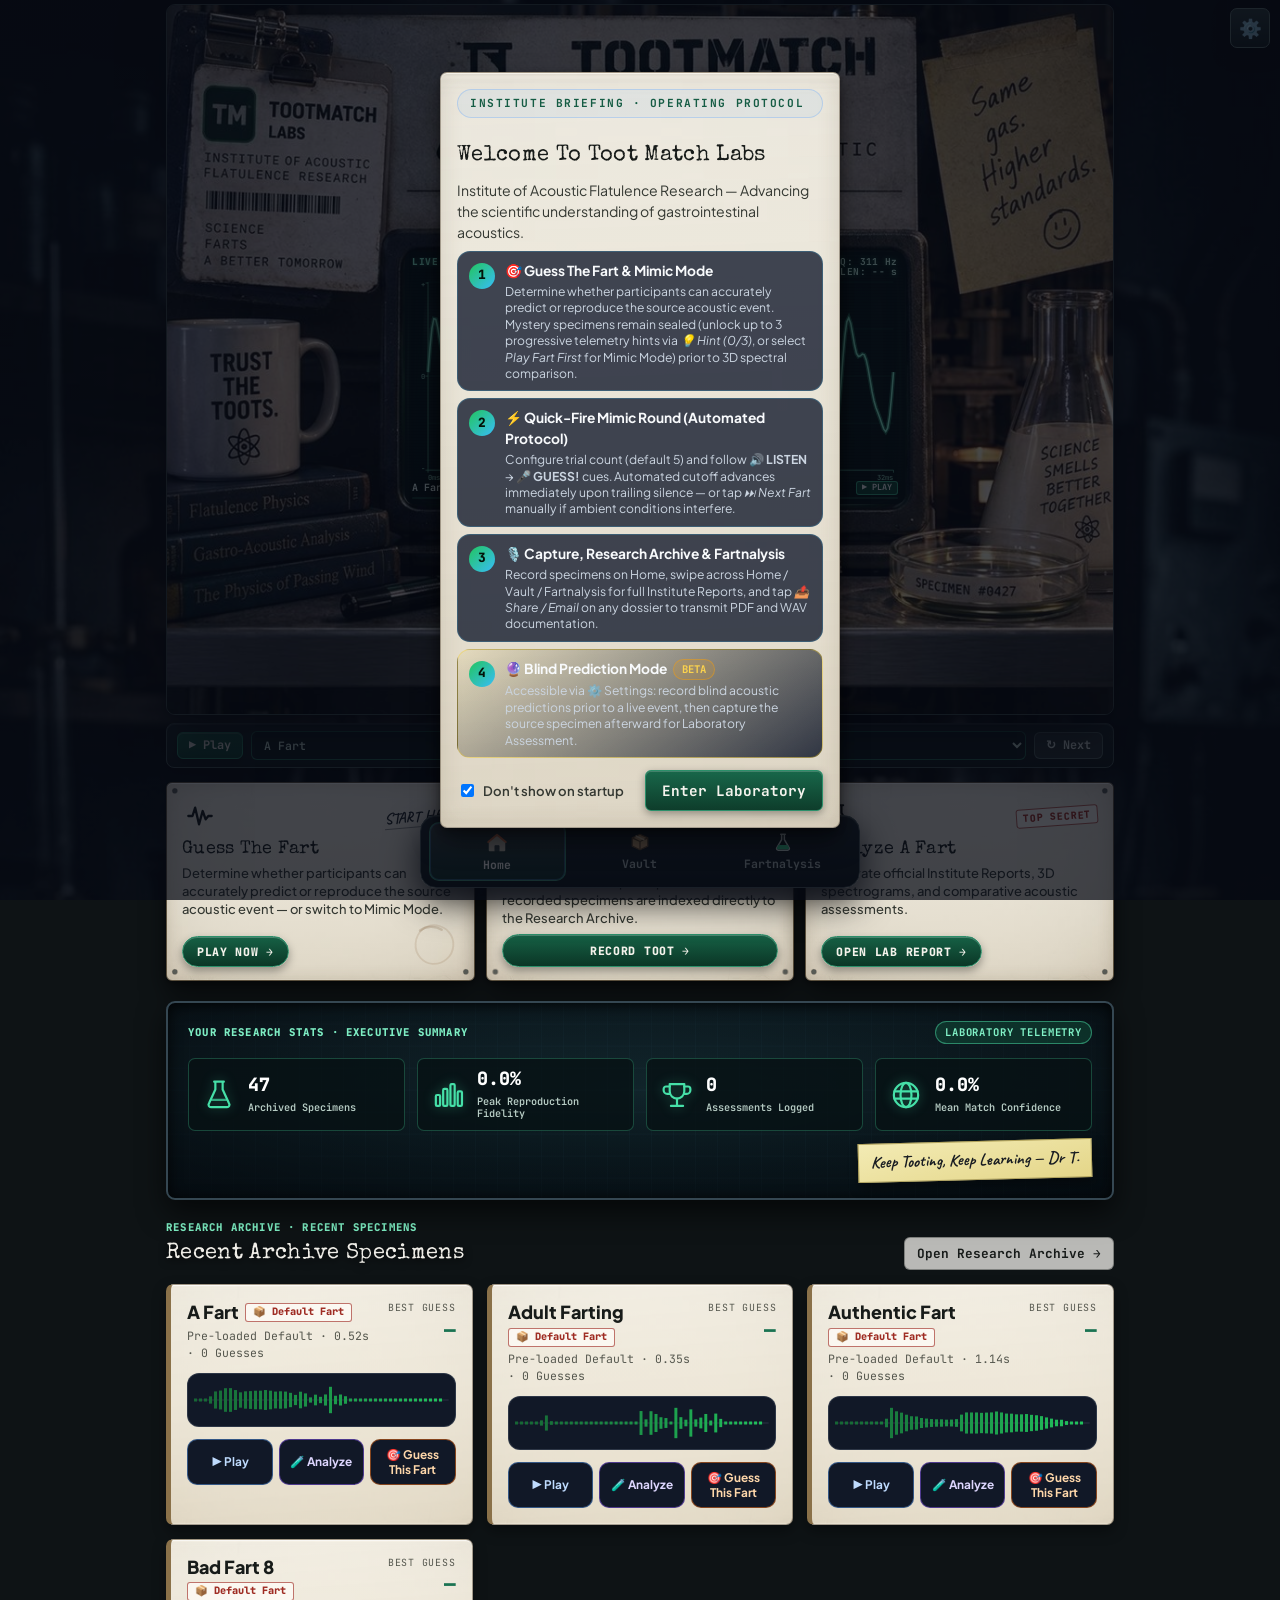
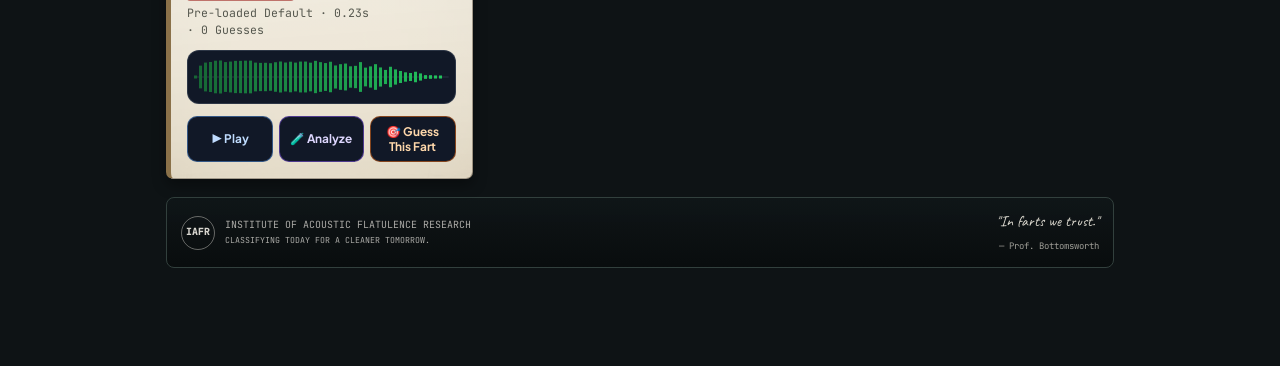
==== commit e03c2e3a: "Faster" ====
--- a/labs/index.html
+++ b/labs/index.html
@@ -8,17 +8,17 @@
   <link rel="preconnect" href="https://fonts.gstatic.com" crossorigin />
   <link rel="stylesheet" href="https://fonts.googleapis.com/css2?family=Caveat:wght@600;700&family=JetBrains+Mono:wght@500;600;700;800&family=Plus+Jakarta+Sans:wght@400;500;600;700;800&family=Special+Elite&display=swap" />
   <link rel="stylesheet" href="css/labs.css?v=20261124o" />
-  <link rel="stylesheet" href="css/labs-dossier.css?v=20261125g" />
+  <link rel="stylesheet" href="css/labs-dossier.css?v=20261126a" />
   <script defer src="../js/dsp.js?v=20261124o"></script>
   <script defer src="../js/audioEngine.js?v=20261124o"></script>
   <script defer src="../js/storage.js?v=20261124o"></script>
-  <script defer src="../js/spectrogram3d.js?v=20261125f"></script>
+  <script defer src="../js/spectrogram3d.js?v=20261126a"></script>
   <script defer src="../js/forensicsCharts.js?v=20261124o"></script>
-  <script defer src="js/labsStore.js?v=20261124o"></script>
+  <script defer src="js/labsStore.js?v=20261126a"></script>
   <script defer src="js/labsAudioFx.js?v=20261124o"></script>
-  <script defer src="js/labsFartnalysis.js?v=20261125g"></script>
+  <script defer src="js/labsFartnalysis.js?v=20261126a"></script>
   <script defer src="js/labsPdfExport.js?v=20261124o"></script>
-  <script defer src="js/labsApp.js?v=20261125g"></script>
+  <script defer src="js/labsApp.js?v=20261126a"></script>
 </head>
 <body data-labs-view="home">
   <canvas id="result-confetti-canvas" class="labs-confetti-canvas" aria-hidden="true"></canvas>
--- a/labs/css/labs-dossier.css
+++ b/labs/css/labs-dossier.css
@@ -53,6 +53,8 @@
 html,
 body {
   background-color: #0e1315;
+  background-image: none !important;
+  background-attachment: scroll !important;
   color: var(--ink);
   overflow-x: hidden;
 }
@@ -101,6 +103,8 @@
     0 10px 24px rgba(0, 0, 0, 0.52),
     inset 0 1px 0 rgba(255, 255, 255, 0.68),
     inset 0 0 14px rgba(68, 52, 28, 0.16);
+  backdrop-filter: none !important;
+  -webkit-backdrop-filter: none !important;
   padding: 9px 13px;
   margin-bottom: 12px;
 }
@@ -1391,7 +1395,18 @@
   border: 1.5px solid #4e5b58 !important;
   border-radius: 16px !important;
   box-shadow: 0 14px 34px rgba(0, 0, 0, 0.8), inset 0 1px 0 rgba(255, 255, 255, 0.14) !important;
+  backdrop-filter: none !important;
+  -webkit-backdrop-filter: none !important;
   padding: 6px 8px;
+}
+
+.labs-settings-menu,
+.labs-analysis-overlay,
+.labs-modal-backdrop,
+.labs-chart-modal-backdrop,
+.labs-mystery-seal {
+  backdrop-filter: none !important;
+  -webkit-backdrop-filter: none !important;
 }
 
 .labs-nav-btn {
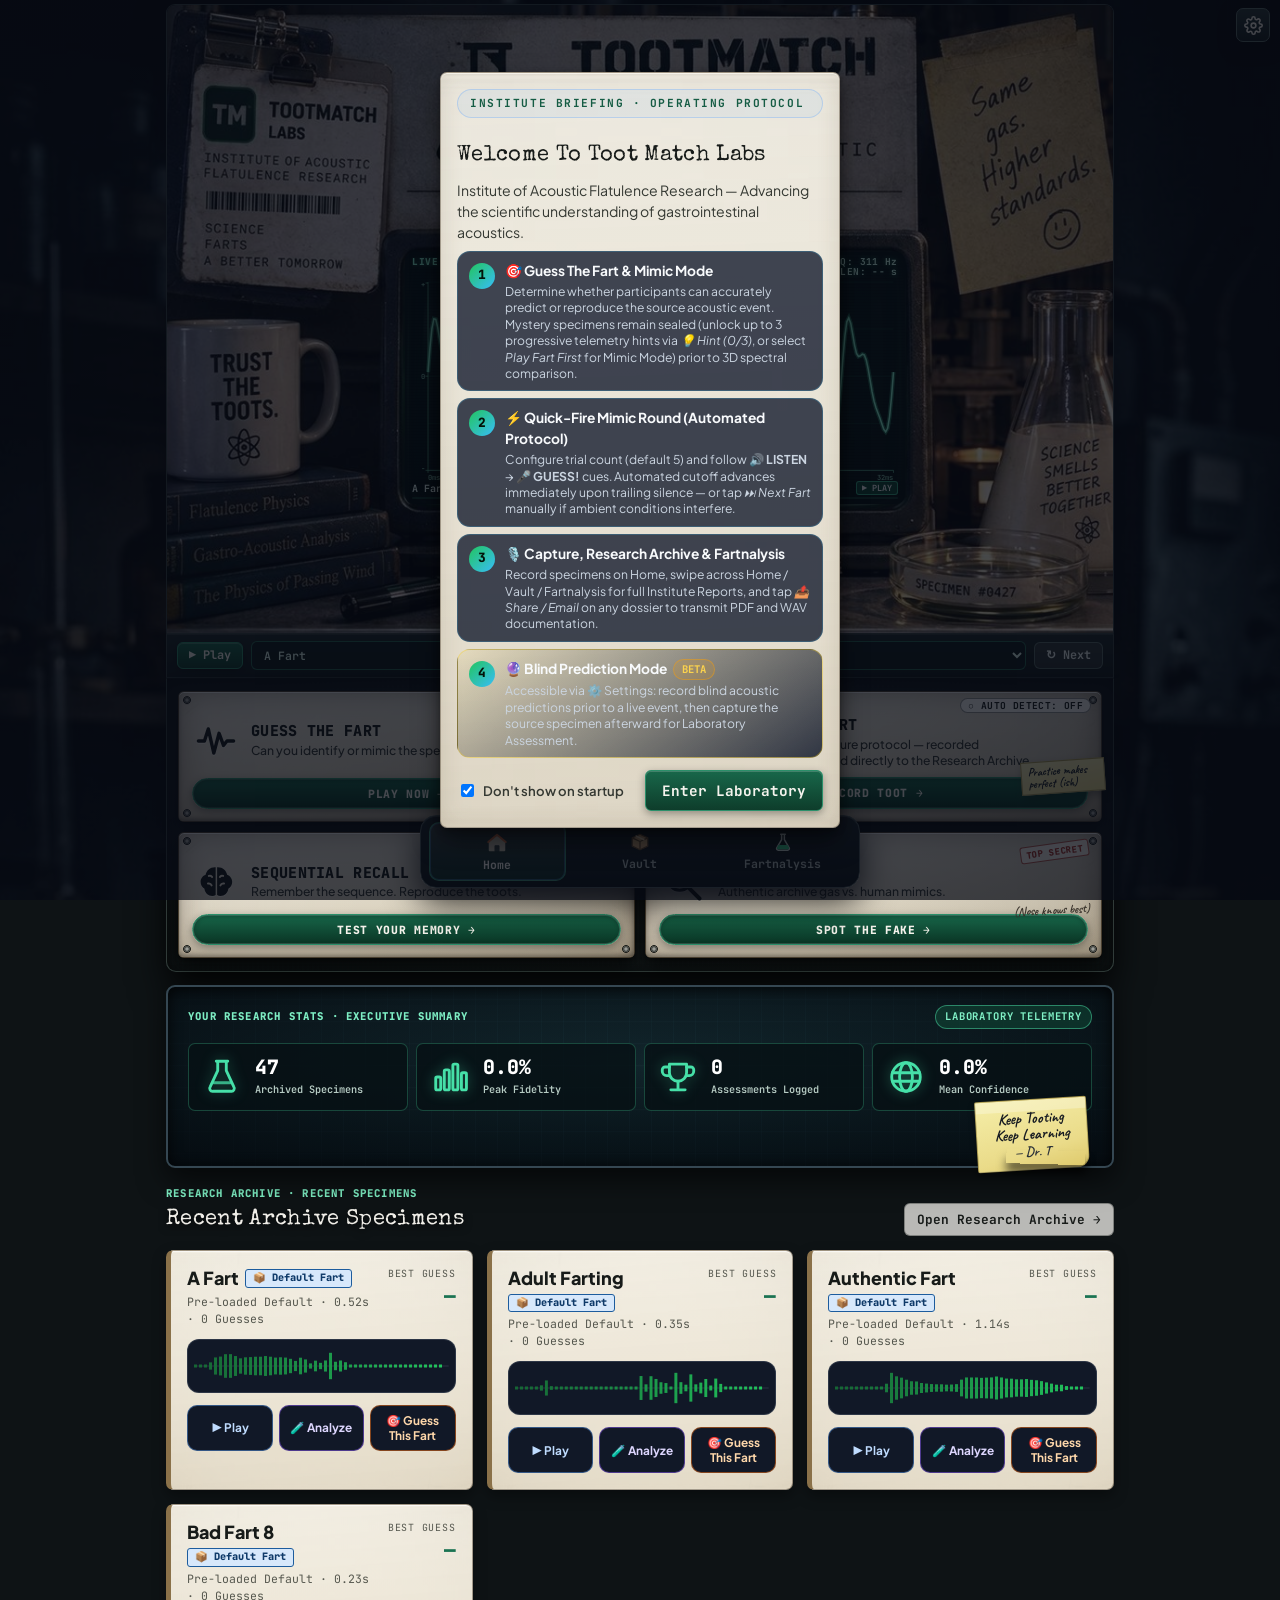
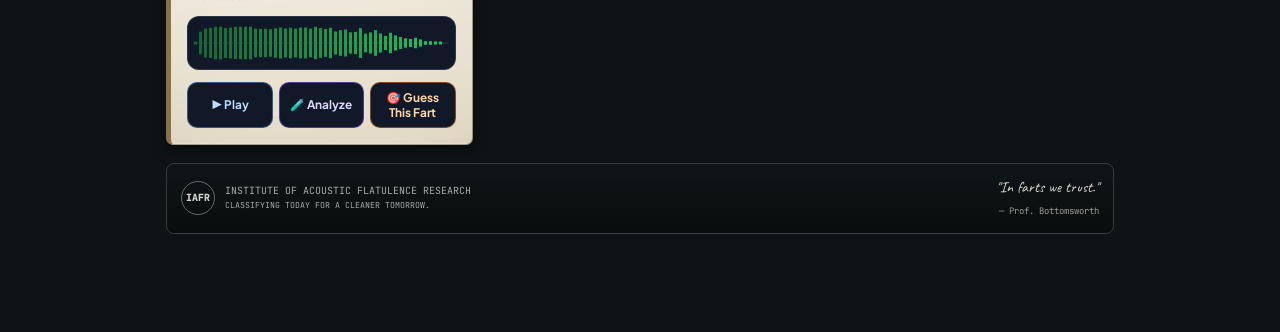
==== commit ef8335d6: "Fartnalysis updates" ====
--- a/labs/index.html
+++ b/labs/index.html
@@ -8,17 +8,17 @@
   <link rel="preconnect" href="https://fonts.gstatic.com" crossorigin />
   <link rel="stylesheet" href="https://fonts.googleapis.com/css2?family=Caveat:wght@600;700&family=JetBrains+Mono:wght@500;600;700;800&family=Plus+Jakarta+Sans:wght@400;500;600;700;800&family=Special+Elite&display=swap" />
   <link rel="stylesheet" href="css/labs.css?v=20261124o" />
-  <link rel="stylesheet" href="css/labs-dossier.css?v=20261126a" />
+  <link rel="stylesheet" href="css/labs-dossier.css?v=20261126d" />
   <script defer src="../js/dsp.js?v=20261124o"></script>
   <script defer src="../js/audioEngine.js?v=20261124o"></script>
   <script defer src="../js/storage.js?v=20261124o"></script>
-  <script defer src="../js/spectrogram3d.js?v=20261126a"></script>
+  <script defer src="../js/spectrogram3d.js?v=20261126d"></script>
   <script defer src="../js/forensicsCharts.js?v=20261124o"></script>
   <script defer src="js/labsStore.js?v=20261126a"></script>
   <script defer src="js/labsAudioFx.js?v=20261124o"></script>
-  <script defer src="js/labsFartnalysis.js?v=20261126a"></script>
+  <script defer src="js/labsFartnalysis.js?v=20261126d"></script>
   <script defer src="js/labsPdfExport.js?v=20261124o"></script>
-  <script defer src="js/labsApp.js?v=20261126a"></script>
+  <script defer src="js/labsApp.js?v=20261126d"></script>
 </head>
 <body data-labs-view="home">
   <canvas id="result-confetti-canvas" class="labs-confetti-canvas" aria-hidden="true"></canvas>
@@ -30,19 +30,27 @@
           <span class="labs-pulse-dot"></span>
           <span>TM</span>
         </div>
-        <div>
-          <div class="labs-brand-name">TOOT MATCH <span class="labs-brand-tag">LABS</span></div>
+        <div class="labs-brand-copy">
+          <div class="labs-brand-name">TOOT MATCH LABS</div>
           <div class="labs-brand-sub" id="labs-brand-sub">INSTITUTE OF ACOUSTIC FLATULENCE RESEARCH</div>
+          <div class="labs-brand-motto-line">SCIENCE. GAS. A BETTER TOMORROW.</div>
         </div>
       </div>
 
       <div class="labs-topbar-motto" aria-hidden="true">
-        SCIENCE · HONESTY<br />BETTER TOOTS FOR A BRIGHTER TOMORROW
+        RESEARCH<br />ANALYSE<br />CLASSIFY<br />REPEAT
       </div>
 
       <div class="labs-topbar-settings-wrap">
-        <button type="button" id="btn-labs-settings" class="labs-gear-btn" aria-label="Settings and Info" aria-haspopup="true" aria-expanded="false" title="Settings, About &amp; Meet The Team">⚙️</button>
+        <button type="button" id="btn-labs-settings" class="labs-gear-btn" aria-label="Settings and Info" aria-haspopup="true" aria-expanded="false" title="Settings, About &amp; Meet The Team">
+          <svg viewBox="0 0 24 24" width="19" height="19" fill="none" stroke="currentColor" stroke-width="2" stroke-linecap="round" stroke-linejoin="round" aria-hidden="true">
+            <circle cx="12" cy="12" r="3"></circle>
+            <path d="M19.4 15a1.65 1.65 0 0 0 .33 1.82l.06.06a2 2 0 1 1-2.83 2.83l-.06-.06a1.65 1.65 0 0 0-1.82-.33 1.65 1.65 0 0 0-1 1.51V21a2 2 0 0 1-4 0v-.09a1.65 1.65 0 0 0-1-1.51 1.65 1.65 0 0 0-1.82.33l-.06.06a2 2 0 1 1-2.83-2.83l.06-.06a1.65 1.65 0 0 0 .33-1.82 1.65 1.65 0 0 0-1.51-1H3a2 2 0 0 1 0-4h.09a1.65 1.65 0 0 0 1.51-1 1.65 1.65 0 0 0-.33-1.82l-.06-.06a2 2 0 1 1 2.83-2.83l.06.06a1.65 1.65 0 0 0 1.82.33H9a1.65 1.65 0 0 0 1-1.51V3a2 2 0 0 1 4 0v.09a1.65 1.65 0 0 0 1 1.51 1.65 1.65 0 0 0 1.82-.33l.06-.06a2 2 0 1 1 2.83 2.83l-.06.06a1.65 1.65 0 0 0-.33 1.82V9a1.65 1.65 0 0 0 1.51 1H21a2 2 0 0 1 0 4h-.09a1.65 1.65 0 0 0-1.51 1z"></path>
+          </svg>
+        </button>
         <div id="labs-settings-menu" class="labs-settings-menu hidden" role="menu">
+          <button type="button" id="btn-menu-sequence" class="labs-settings-item" role="menuitem"><span>🧠</span><span>Sequential Recall (Memory)</span></button>
+          <button type="button" id="btn-menu-realfake" class="labs-settings-item" role="menuitem"><span>🎭</span><span>Real or Fake? Showdown</span></button>
           <button type="button" id="btn-menu-quickfire" class="labs-settings-item" role="menuitem"><span>⚡</span><span>Quick-Fire Mimic Round</span></button>
           <button type="button" id="btn-menu-blind" class="labs-settings-item" role="menuitem"><span>🔮</span><span>Blind Prediction Mode (Beta)</span></button>
           <button type="button" id="btn-menu-about" class="labs-settings-item" role="menuitem"><span>ℹ️</span><span>About Toot Match Labs</span></button>
@@ -114,26 +122,28 @@
       <!-- ==================== AREA 1: HOME ==================== -->
       <section id="labs-view-home" class="labs-view active">
         <section class="labs-home-stage-wrap" aria-label="Toot Match Labs Acoustic Desk">
-          <div id="home-lab-stage" class="labs-home-stage">
-            <img class="labs-stage-bg" src="assets/theme/lab-home-stage.jpg?v=20261125g" alt="Toot Match Labs Acoustic Workbench" />
-            <h1 class="labs-sr-only">TOOT MATCH LABS</h1>
-            <p class="labs-sr-only">Advancing the scientific understanding of gastrointestinal acoustics.</p>
-
-            <button type="button" id="home-osc-screen" class="labs-home-osc-screen" title="Play or stop live acoustic specimen on oscilloscope">
-              <span class="labs-osc-top">
-                <span class="labs-osc-mon">LIVE ACOUSTIC MONITOR</span>
-                <span class="labs-osc-meta">
-                  <span id="home-osc-freq">FREQ: -- Hz</span>
-                  <span id="home-osc-vol">PEAK: -- dB</span>
+          <div class="labs-home-stage-crop">
+            <div id="home-lab-stage" class="labs-home-stage">
+              <img class="labs-stage-bg" src="assets/theme/lab-home-stage.jpg?v=20261125g" alt="Toot Match Labs Acoustic Workbench" />
+              <h1 class="labs-sr-only">TOOT MATCH LABS</h1>
+              <p class="labs-sr-only">Advancing the scientific understanding of gastrointestinal acoustics.</p>
+
+              <button type="button" id="home-osc-screen" class="labs-home-osc-screen" title="Play or stop live acoustic specimen on oscilloscope">
+                <span class="labs-osc-top">
+                  <span class="labs-osc-mon">LIVE ACOUSTIC MONITOR</span>
+                  <span class="labs-osc-meta">
+                    <span id="home-osc-freq">FREQ: -- Hz</span>
+                    <span id="home-osc-vol">PEAK: -- dB</span>
+                  </span>
                 </span>
-              </span>
-              <canvas id="home-osc-canvas" class="labs-osc-canvas"></canvas>
-              <span class="labs-osc-bot">
-                <span id="home-osc-name" class="labs-osc-name">SPECIMEN STANDBY</span>
-                <span id="home-osc-play-lbl" class="labs-osc-play-lbl">▶ PLAY</span>
-              </span>
-              <span class="labs-osc-prog-track" aria-hidden="true"><span id="home-osc-prog" class="labs-osc-prog"></span></span>
-            </button>
+                <canvas id="home-osc-canvas" class="labs-osc-canvas"></canvas>
+                <span class="labs-osc-bot">
+                  <span id="home-osc-name" class="labs-osc-name">SPECIMEN STANDBY</span>
+                  <span id="home-osc-play-lbl" class="labs-osc-play-lbl">▶ PLAY</span>
+                </span>
+                <span class="labs-osc-prog-track" aria-hidden="true"><span id="home-osc-prog" class="labs-osc-prog"></span></span>
+              </button>
+            </div>
           </div>
 
           <div class="labs-home-osc-bar">
@@ -143,42 +153,66 @@
           </div>
         </section>
 
-        <section class="labs-action-cards-grid" aria-label="Primary Actions">
-          <button type="button" id="btn-home-guess-fart" class="labs-action-card labs-ac-orange">
-            <div class="labs-ac-top-row">
-              <span class="labs-ac-icon" aria-hidden="true">
-                <svg viewBox="0 0 36 36" fill="none" stroke="currentColor" stroke-width="2.8" stroke-linecap="round" stroke-linejoin="round"><path d="M4 18h5l3.2-10 4.6 20 4.4-16 3.6 10 3.2-4H32"/></svg>
-              </span>
+        <section class="labs-workbench-panel" aria-label="Laboratory Modes">
+          <div class="labs-action-cards-grid" role="group" aria-label="Primary Actions">
+            <button type="button" id="btn-home-guess-fart" class="labs-action-card labs-ac-orange">
               <span class="labs-ac-stamp">START HERE</span>
-            </div>
-            <span class="labs-ac-title">Guess The Fart</span>
-            <span class="labs-ac-desc">Determine whether participants can accurately predict or reproduce the source acoustic event — or switch to Mimic Mode.</span>
-            <span class="labs-ac-cta">PLAY NOW →</span>
-          </button>
-
-          <div id="btn-home-record-fart" class="labs-action-card labs-ac-emerald" role="button" tabindex="0">
-            <div class="labs-ac-top-row">
-              <span class="labs-ac-icon" aria-hidden="true">
-                <svg viewBox="0 0 36 36" fill="none" stroke="currentColor" stroke-width="2.5" stroke-linecap="round" stroke-linejoin="round"><rect x="13" y="4" width="10" height="16" rx="5" fill="currentColor" fill-opacity="0.18"/><path d="M8 17c0 5.5 4.5 10 10 10s10-4.5 10-10"/><path d="M18 27v5M12 32h12"/></svg>
-              </span>
+              <div class="labs-ac-body">
+                <span class="labs-ac-icon" aria-hidden="true">
+                  <svg viewBox="0 0 40 40" fill="none" stroke="currentColor" stroke-width="3.1" stroke-linecap="round" stroke-linejoin="round"><path d="M4 20h5.5l3.5-11 5 22 4.8-18 4 11 3.2-4H36"/></svg>
+                </span>
+                <div class="labs-ac-copy">
+                  <span class="labs-ac-title">GUESS THE FART</span>
+                  <span class="labs-ac-desc">Can you identify or mimic the specimen?</span>
+                </div>
+              </div>
+              <span class="labs-ac-cta">PLAY NOW →</span>
+            </button>
+
+            <div id="btn-home-record-fart" class="labs-action-card labs-ac-emerald" role="button" tabindex="0">
               <button type="button" id="btn-home-sentry-toggle" class="labs-ac-sentry-pill" aria-pressed="false" title="Toggle Sentry Auto Detect Mode">○ AUTO DETECT: OFF</button>
-            </div>
-            <span class="labs-ac-title">Record New Fart</span>
-            <span class="labs-ac-desc" id="home-rec-desc">Automated acoustic capture armed — verified specimens are logged directly to the Research Archive.</span>
-            <span class="labs-ac-cta">RECORD TOOT →</span>
-          </div>
-
-          <button type="button" id="btn-home-analyze-fart" class="labs-action-card labs-ac-blue">
-            <div class="labs-ac-top-row">
-              <span class="labs-ac-icon" aria-hidden="true">
-                <svg viewBox="0 0 36 36" fill="none" stroke="currentColor" stroke-width="2.5" stroke-linecap="round" stroke-linejoin="round"><path d="M13 5h10M15 5v9L7.5 27.5A2.5 2.5 0 0 0 9.7 31h16.6a2.5 2.5 0 0 0 2.2-3.5L21 14V5"/><path d="M10.5 23h15" stroke="#1b6d4f" stroke-width="2.6"/></svg>
-              </span>
+              <div class="labs-ac-body">
+                <span class="labs-ac-icon" aria-hidden="true">
+                  <svg viewBox="0 0 40 40" fill="none" stroke="currentColor" stroke-width="2.8" stroke-linecap="round" stroke-linejoin="round"><rect x="14.5" y="4" width="11" height="17" rx="5.5" fill="currentColor"/><path d="M9 18c0 6 4.9 11 11 11s11-5 11-11"/><path d="M20 29v6M13.5 35h13"/></svg>
+                </span>
+                <div class="labs-ac-copy">
+                  <span class="labs-ac-title">RECORD NEW FART</span>
+                  <span class="labs-ac-desc" id="home-rec-desc">Capture &amp; log specimens to archive.</span>
+                </div>
+              </div>
+              <span class="labs-ac-note-badge" aria-hidden="true">Practice makes perfect (ish)</span>
+              <span class="labs-ac-cta">RECORD TOOT →</span>
+            </div>
+
+            <button type="button" id="btn-home-sequence" class="labs-action-card labs-ac-purple">
+              <span class="labs-ac-sticky" aria-hidden="true">Can you handle the pressure?</span>
+              <div class="labs-ac-body">
+                <span class="labs-ac-icon" aria-hidden="true">
+                  <svg viewBox="0 0 40 40" fill="currentColor"><path d="M19 6.5c-4.4 0-7.8 3-8.4 7-2.6.9-4.6 3.5-4.6 6.5 0 2.6 1.4 4.9 3.5 6.1.3 3.7 3.4 6.6 7.2 6.6 1.1 0 2.1-.3 3-.8V6.6c-.2 0-.5-.1-.7-.1zm2 .1v25.3c.9.5 1.9.8 3 .8 3.8 0 6.9-2.9 7.2-6.6 2.1-1.2 3.5-3.5 3.5-6.1 0-3-2-5.6-4.6-6.5-.6-4-4-7-8.4-7-.2 0-.5 0-.7.1z"/><path d="M13.5 14.5c1.2-.5 2.5.1 3 .9m-3.8 6c1.5-.3 2.8.5 3.3 1.7m10.5-8.6c-1.2-.5-2.5.1-3 .9m3.8 6c-1.5-.3-2.8.5-3.3 1.7" fill="none" stroke="#e6dfd0" stroke-width="1.8" stroke-linecap="round"/></svg>
+                </span>
+                <div class="labs-ac-copy">
+                  <span class="labs-ac-title">SEQUENTIAL RECALL</span>
+                  <span class="labs-ac-desc">Remember the sequence. Reproduce the toots.</span>
+                </div>
+              </div>
+              <span class="labs-ac-cta">TEST YOUR MEMORY →</span>
+            </button>
+
+            <button type="button" id="btn-home-realfake" class="labs-action-card labs-ac-blue">
               <span class="labs-ac-redstamp">TOP SECRET</span>
-            </div>
-            <span class="labs-ac-title">Analyze A Fart</span>
-            <span class="labs-ac-desc">Generate official Institute Reports, 3D spectrograms, and comparative acoustic assessments.</span>
-            <span class="labs-ac-cta">OPEN LAB REPORT →</span>
-          </button>
+              <div class="labs-ac-body">
+                <span class="labs-ac-icon" aria-hidden="true">
+                  <svg viewBox="0 0 40 40" fill="none" stroke="currentColor" stroke-width="2.8" stroke-linecap="round" stroke-linejoin="round"><circle cx="17" cy="17" r="10.5" fill="currentColor" fill-opacity="0.12"/><path d="M24.8 24.8 35 35" stroke-width="3.6"/><path d="M10.5 17h3l2-4.5 3 9 2-4.5h3" stroke-width="2.3"/></svg>
+                </span>
+                <div class="labs-ac-copy">
+                  <span class="labs-ac-title">REAL OR FAKE?</span>
+                  <span class="labs-ac-desc">Authentic archive gas vs. human mimics.</span>
+                </div>
+              </div>
+              <span class="labs-ac-nose-note" aria-hidden="true">(Nose knows best)</span>
+              <span class="labs-ac-cta">SPOT THE FAKE →</span>
+            </button>
+          </div>
         </section>
 
         <section class="labs-glass-card labs-summary-card" aria-label="Executive Research Summary">
@@ -189,7 +223,7 @@
           <div class="labs-summary-grid">
             <div class="labs-stat-tile">
               <span class="labs-stat-ico" aria-hidden="true">
-                <svg viewBox="0 0 28 28" fill="none" stroke="currentColor" stroke-width="1.8" stroke-linecap="round" stroke-linejoin="round"><path d="M10 3h8M11 3v6.5L5.8 20.8A2 2 0 0 0 7.6 24h12.8a2 2 0 0 0 1.8-3.2L17 9.5V3"/><path d="M8 18h12" stroke-opacity="0.7"/></svg>
+                <svg viewBox="0 0 28 28" fill="none" stroke="currentColor" stroke-width="2" stroke-linecap="round" stroke-linejoin="round"><path d="M10 3h8M11 3v6.5L5.8 20.8A2 2 0 0 0 7.6 24h12.8a2 2 0 0 0 1.8-3.2L17 9.5V3"/><path d="M8 18h12" stroke-opacity="0.75"/></svg>
               </span>
               <div class="labs-stat-body">
                 <div class="labs-stat-num" id="stat-samples-recorded">0</div>
@@ -198,16 +232,16 @@
             </div>
             <div class="labs-stat-tile">
               <span class="labs-stat-ico" aria-hidden="true">
-                <svg viewBox="0 0 28 28" fill="none" stroke="currentColor" stroke-width="1.8" stroke-linecap="round" stroke-linejoin="round"><rect x="4" y="14" width="3.5" height="9" rx="1"/><rect x="10" y="9" width="3.5" height="14" rx="1"/><rect x="16" y="5" width="3.5" height="18" rx="1"/><rect x="22" y="11" width="3.5" height="12" rx="1"/></svg>
+                <svg viewBox="0 0 28 28" fill="none" stroke="currentColor" stroke-width="2" stroke-linecap="round" stroke-linejoin="round"><rect x="4" y="14" width="3.5" height="9" rx="1"/><rect x="10" y="9" width="3.5" height="14" rx="1"/><rect x="16" y="5" width="3.5" height="18" rx="1"/><rect x="22" y="11" width="3.5" height="12" rx="1"/></svg>
               </span>
               <div class="labs-stat-body">
                 <div class="labs-stat-num labs-num-green" id="stat-best-score">0.0%</div>
-                <div class="labs-stat-label">Peak Reproduction Fidelity</div>
+                <div class="labs-stat-label">Peak Fidelity</div>
               </div>
             </div>
             <div class="labs-stat-tile">
               <span class="labs-stat-ico" aria-hidden="true">
-                <svg viewBox="0 0 28 28" fill="none" stroke="currentColor" stroke-width="1.8" stroke-linecap="round" stroke-linejoin="round"><path d="M8 5h12v6a6 6 0 0 1-12 0z"/><path d="M8 7H5a2 2 0 0 0-2 2v1a3 3 0 0 0 3 3h2.2M20 7h3a2 2 0 0 1 2 2v1a3 3 0 0 1-3 3h-2.2"/><path d="M14 17v5M9 23h10"/></svg>
+                <svg viewBox="0 0 28 28" fill="none" stroke="currentColor" stroke-width="2" stroke-linecap="round" stroke-linejoin="round"><path d="M8 5h12v6a6 6 0 0 1-12 0z"/><path d="M8 7H5a2 2 0 0 0-2 2v1a3 3 0 0 0 3 3h2.2M20 7h3a2 2 0 0 1 2 2v1a3 3 0 0 1-3 3h-2.2"/><path d="M14 17v5M9 23h10"/></svg>
               </span>
               <div class="labs-stat-body">
                 <div class="labs-stat-num labs-num-blue" id="stat-challenges-completed">0</div>
@@ -216,15 +250,19 @@
             </div>
             <div class="labs-stat-tile">
               <span class="labs-stat-ico" aria-hidden="true">
-                <svg viewBox="0 0 28 28" fill="none" stroke="currentColor" stroke-width="1.8" stroke-linecap="round" stroke-linejoin="round"><circle cx="14" cy="14" r="10"/><ellipse cx="14" cy="14" rx="4.5" ry="10"/><path d="M4.5 11h19M4.5 17h19"/></svg>
+                <svg viewBox="0 0 28 28" fill="none" stroke="currentColor" stroke-width="2" stroke-linecap="round" stroke-linejoin="round"><circle cx="14" cy="14" r="10"/><ellipse cx="14" cy="14" rx="4.5" ry="10"/><path d="M4.5 11h19M4.5 17h19"/></svg>
               </span>
               <div class="labs-stat-body">
                 <div class="labs-stat-num labs-num-purple" id="stat-avg-quality">0.0%</div>
-                <div class="labs-stat-label">Mean Match Confidence</div>
-              </div>
-            </div>
-          </div>
-          <div class="labs-summary-sticky" aria-hidden="true">Keep Tooting, Keep Learning — Dr T.</div>
+                <div class="labs-stat-label">Mean Confidence</div>
+              </div>
+            </div>
+          </div>
+          <div class="labs-summary-sticky" aria-hidden="true">
+            <span>Keep Tooting</span>
+            <span>Keep Learning</span>
+            <small>— Dr. T</small>
+          </div>
         </section>
 
         <section class="labs-vault-section">
@@ -260,13 +298,7 @@
               <div class="labs-vault-sub">CATALOGUED FLATULENCE SPECIMENS · Preserving important emissions for a flatter tomorrow.</div>
             </div>
             <div class="labs-vault-fig" aria-hidden="true">
-              <svg viewBox="0 0 90 92" fill="none" stroke="currentColor" stroke-width="1.35">
-                <text x="2" y="10" font-size="7" font-family="Georgia,serif" font-style="italic" fill="currentColor" stroke="none">Fig. 1 · Acoustic</text>
-                <text x="2" y="18" font-size="7" font-family="Georgia,serif" font-style="italic" fill="currentColor" stroke="none">Propulsion Profile</text>
-                <path d="M40 24c11 0 18 7 18 18v15c0 11-7 22-7 30H29c0-8-7-19-7-30V42c0-11 7-18 18-18z" stroke-opacity="0.72"/>
-                <path d="M36 28c6 3 9 9 6 15s-9 9-6 15 8 8 4 14" stroke-dasharray="2.5 2"/>
-                <path d="M10 38h12M10 54h12M16 38v16" stroke-opacity="0.5"/>
-              </svg>
+              <img src="assets/theme/vault-fig1.jpg?v=20261126b" alt="Fig. 1 The Human Propulsion System" class="labs-vault-fig-img" loading="lazy" />
             </div>
           </div>
 
@@ -661,6 +693,7 @@
 
           <div class="labs-guess-footer-links">
             <button type="button" id="btn-guess-toggle-history" class="labs-quiet-link-btn hidden">🏆 Past Vault Standings</button>
+            <button type="button" id="btn-open-sequence-footer" class="labs-quiet-link-btn">🧠 Sequential Recall (Memory Game) →</button>
             <button type="button" id="btn-open-quickfire-footer" class="labs-quiet-link-btn">⚡ Quick-Fire Mimic Round →</button>
             <button type="button" id="btn-open-blind-footer" class="labs-quiet-link-btn">🔮 Blind Prediction Mode (Beta) →</button>
           </div>
@@ -816,67 +849,220 @@
             </div>
           </section>
         </div>
+
+        <!-- Secondary Game Mode: SEQUENTIAL RECALL (MEMORY SEQUENCE SOLO / MULTIPLAYER) -->
+        <div id="guess-sequence-pane" class="hidden">
+          <div class="labs-subview-bar">
+            <button type="button" id="btn-seq-back" class="labs-btn-ghost labs-btn-sm">← Back to Guess The Fart</button>
+            <span class="labs-chip labs-chip-purple">🧠 Memory Sequence</span>
+          </div>
+
+          <section id="seq-setup-card" class="labs-glass-card labs-challenge-card">
+            <div class="labs-ch-card-head">
+              <div>
+                <div class="labs-eyebrow">AUDITORY WORKING MEMORY TRIAL</div>
+                <h3 class="labs-ch-title">SEQUENTIAL RECALL</h3>
+              </div>
+            </div>
+
+            <div class="labs-seq-briefing">
+              <div class="labs-eyebrow">SCIENCE OF ACOUSTIC RECALL &amp; MEMORY</div>
+              <p><strong>Echoic sensory memory</strong> holds raw sound contours for only 3–4 seconds before decaying into <strong>phonological working memory</strong>. Grouping Pitch + Rhythm chunks improves serial-order accuracy, though <strong>primacy &amp; recency effects</strong> cause middle specimens in longer sequences to blur first.</p>
+            </div>
+
+            <div class="labs-qf-setup-block">
+              <label class="labs-eyebrow" for="seq-count-input">SEQUENCE LENGTH (2–6 FARTS)</label>
+              <div class="labs-qf-count-row">
+                <div id="seq-count-pills" class="labs-qf-count-pills" role="group" aria-label="Sequence length">
+                  <button type="button" class="labs-qf-count-pill active" data-seq-count="3">3</button>
+                  <button type="button" class="labs-qf-count-pill" data-seq-count="4">4</button>
+                  <button type="button" class="labs-qf-count-pill" data-seq-count="5">5</button>
+                </div>
+                <input type="number" id="seq-count-input" class="labs-text-input labs-qf-count-input" min="2" max="6" value="3" aria-label="Custom sequence count" />
+              </div>
+            </div>
+
+            <div class="labs-qf-setup-block">
+              <label class="labs-eyebrow">PLAYERS (SOLO OR MULTIPLAYER)</label>
+              <div id="seq-player-pills" class="labs-qf-count-pills" role="group" aria-label="Player count">
+                <button type="button" class="labs-qf-count-pill active" data-seq-players="1">1P Solo</button>
+                <button type="button" class="labs-qf-count-pill" data-seq-players="2">2P</button>
+                <button type="button" class="labs-qf-count-pill" data-seq-players="3">3P</button>
+                <button type="button" class="labs-qf-count-pill" data-seq-players="4">4P</button>
+              </div>
+              <div id="seq-players-inputs" class="labs-seq-players-inputs hidden"></div>
+            </div>
+
+            <label class="labs-mic-field" for="seq-source-select">
+              <span>Vault Specimen Pool</span>
+              <select id="seq-source-select">
+                <option value="all">All Vault Farts</option>
+                <option value="defaults">Default Pack</option>
+                <option value="recorded">Recorded Farts Only</option>
+              </select>
+            </label>
+            <div id="seq-pool-note" class="labs-hint-text"></div>
+
+            <button type="button" id="btn-seq-start" class="labs-analyze-cta">🧠 Start 3-Fart Memory Sequence</button>
+          </section>
+
+          <section id="seq-live-card" class="labs-glass-card labs-challenge-card labs-qf-card hidden">
+            <div class="labs-qf-live-head">
+              <span id="seq-round-counter" class="labs-eyebrow">MEMORIZE 3 SPECIMENS</span>
+              <button type="button" id="btn-seq-abort" class="labs-btn-ghost labs-btn-xs">✕ Stop</button>
+            </div>
+            <div id="seq-step-pills" class="labs-seq-step-pills" aria-label="Sequence progress"></div>
+
+            <div id="seq-stage-banner" class="labs-qf-stage-banner is-listening" role="status" aria-live="polite">
+              <div id="seq-phase-word" class="labs-qf-phase-word">🔊 MEMORIZE</div>
+              <div id="seq-stage-badge" class="labs-qf-stage-badge">LISTEN TO THE FULL SEQUENCE</div>
+              <div id="seq-stage-title" class="labs-qf-fart-title">Preparing…</div>
+              <div id="seq-stage-sub" class="labs-qf-stage-sub">Pay attention to order, pitch contour, and burst count.</div>
+            </div>
+
+            <div class="labs-qf-bar-track"><div id="seq-timer-bar" class="labs-qf-bar-fill"></div></div>
+            <canvas id="seq-wave-canvas" class="labs-live-wave"></canvas>
+            <div class="labs-result-actions">
+              <button type="button" id="btn-seq-replay" class="labs-btn-ghost labs-btn-sm hidden">🔊 Replay Sequence</button>
+              <button type="button" id="btn-seq-begin-turn" class="labs-btn labs-btn-emerald labs-btn-sm hidden">🎤 Start Recall Turn</button>
+              <button type="button" id="btn-seq-done-early" class="labs-btn labs-btn-orange labs-btn-sm hidden">⏭ Next Fart</button>
+            </div>
+          </section>
+
+          <section id="seq-results-card" class="labs-glass-card labs-challenge-card labs-seq-res-card hidden">
+            <div class="labs-seq-res-head">
+              <div>
+                <div class="labs-eyebrow">SEQUENTIAL RECALL · RESULTS</div>
+                <div class="labs-seq-res-score-row">
+                  <span id="seq-avg-score" class="labs-seq-avg-score">0.0%</span>
+                  <span id="seq-avg-rank" class="labs-rank-pill">Rook</span>
+                </div>
+              </div>
+              <div id="seq-memory-note" class="labs-seq-mem-note"></div>
+            </div>
+
+            <div id="seq-player-tabs" class="labs-seq-player-tabs hidden" role="tablist" aria-label="Player Scores"></div>
+            <div id="seq-results-list" class="labs-seq-compact-list"></div>
+
+            <div class="labs-result-actions">
+              <button type="button" id="btn-seq-rematch" class="labs-btn labs-btn-emerald labs-btn-sm">🔁 Rematch Sequence</button>
+              <button type="button" id="btn-seq-new" class="labs-btn labs-btn-blue labs-btn-sm">🎲 New Sequence</button>
+              <button type="button" id="btn-seq-setup" class="labs-btn-ghost labs-btn-sm">⚙️ Setup</button>
+            </div>
+          </section>
+        </div>
       </section>
 
       <!-- ==================== AREA 3: FARTNALYSIS (NO GAMEPLAY LANGUAGE) ==================== -->
       <section id="labs-view-fartnalysis" class="labs-view">
-        <div class="labs-glass-card labs-fn-hero-dossier">
-          <div class="labs-fn-hero-row">
-            <div>
-              <h2 class="labs-section-heading labs-fn-mega-title">FARTNALYSIS REPORT</h2>
-              <div class="labs-fn-subline">ACOUSTIC ANALYSIS &amp; SCIENTIFIC REVIEW</div>
-            </div>
-            <span class="labs-fn-conf-stamp">LAB REPORT<br />CONFIDENTIAL</span>
-          </div>
-          <div class="labs-fn-hero-actions">
-            <button type="button" id="btn-fn-back" class="labs-btn-ghost labs-btn-sm">← Back</button>
-            <div class="labs-fn-sticky" aria-hidden="true">Another good one! :)</div>
-          </div>
-        </div>
-
-        <!-- 3 Analysis Modes -->
-        <div id="fn-mode-tabs" class="labs-mode-tabs" role="tablist" aria-label="Analysis Modes">
-          <button type="button" class="labs-mode-tab active" data-fn-mode="original">1. Single Analysis</button>
-          <button type="button" class="labs-mode-tab" data-fn-mode="comparison">2. Compare</button>
-          <button type="button" class="labs-mode-tab" data-fn-mode="group">3. Megamix</button>
-        </div>
-
-        <!-- Selectors for Single Analysis & Compare -->
-        <div id="fn-pickers-bar" class="labs-glass-card labs-fn-pickers hidden">
-          <label class="labs-mic-field" for="fn-sample-select">
-            <span id="fn-sample-label">Primary Acoustic Specimen</span>
-            <select id="fn-sample-select"></select>
-          </label>
-          <label class="labs-mic-field hidden" id="fn-guess-field" for="fn-guess-select">
-            <span>Comparative Recording</span>
-            <select id="fn-guess-select"></select>
-          </label>
-        </div>
-
-        <!-- Ranked Comparative Recording Index (Compare Mode) -->
-        <div id="fn-guess-leaderboard" class="labs-glass-card labs-fn-guess-lb hidden" aria-label="Comparative Recording Index"></div>
-
-        <!-- Megamix Source Filter (Mode 3 Only) -->
-        <div id="fn-group-filter-bar" class="labs-glass-card labs-group-filter-bar hidden">
-          <div class="labs-group-filter-pills" role="group" aria-label="Megamix Source Filter">
-            <button type="button" class="labs-format-btn active" data-group-source="all">All (0)</button>
-            <button type="button" class="labs-format-btn" data-group-source="recorded">Field Recordings (0)</button>
-            <button type="button" class="labs-format-btn" data-group-source="guesses">Comparative Recordings (0)</button>
-            <button type="button" class="labs-format-btn" data-group-source="defaults">Archive Reference Pack (0)</button>
-          </div>
-          <div class="labs-group-cap-row">
-            <span id="fn-group-cap-note" class="labs-hint-text">Analyzing selected Research Archive specimens</span>
-            <button type="button" id="btn-group-shuffle-defaults" class="labs-btn-ghost labs-btn-xs hidden">🎲 Shuffle 20</button>
-          </div>
-        </div>
-
-        <div id="fn-empty-state" class="labs-glass-card labs-empty-card hidden">
-          <h3 id="fn-empty-title">No Specimen Ready</h3>
-          <p id="fn-empty-copy">Record an acoustic specimen to generate an Institute Report and Laboratory Findings.</p>
-          <button type="button" id="btn-fn-go-guess" class="labs-btn labs-btn-emerald">← Return to Research Archive</button>
-        </div>
-
-        <div id="fn-dashboard-mount"></div>
+        <div class="labs-fn-dossier-wrap">
+          <div class="labs-fn-dossier-sheet">
+            <div class="labs-fn-hero-dossier">
+              <div class="labs-fn-hero-row">
+                <div>
+                  <h2 class="labs-section-heading labs-fn-mega-title">FARTNALYSIS REPORT</h2>
+                  <div class="labs-fn-subline">ACOUSTIC ANALYSIS &amp; SCIENTIFIC REVIEW</div>
+                </div>
+                <div class="labs-fn-stamp-col">
+                  <span class="labs-fn-conf-stamp">LAB REPORT<br />CONFIDENTIAL</span>
+                  <div id="fn-report-date" class="labs-fn-report-date">NOV 26, 2026</div>
+                </div>
+              </div>
+              <div class="labs-fn-hero-actions">
+                <button type="button" id="btn-fn-back" class="labs-btn-ghost labs-btn-sm">← Back</button>
+                <div class="labs-fn-sticky" aria-hidden="true">
+                  <span>Another good one!</span>
+                  <span class="labs-fn-sticky-smile">☺</span>
+                </div>
+              </div>
+            </div>
+
+            <!-- 3 Analysis Modes -->
+            <div id="fn-mode-tabs" class="labs-mode-tabs labs-fn-mode-strip" role="tablist" aria-label="Analysis Modes">
+              <button type="button" class="labs-mode-tab active" data-fn-mode="original">1. Single Analysis</button>
+              <button type="button" class="labs-mode-tab" data-fn-mode="comparison">2. Compare</button>
+              <button type="button" class="labs-mode-tab" data-fn-mode="group">3. Megamix</button>
+            </div>
+
+            <!-- Selectors & Classification Shipping Tag -->
+            <div id="fn-pickers-bar" class="labs-fn-pickers hidden">
+              <div class="labs-fn-picker-col">
+                <label class="labs-mic-field labs-fn-spec-select-box" for="fn-sample-select">
+                  <span id="fn-sample-label">PRIMARY ACOUSTIC SPECIMEN</span>
+                  <div class="labs-fn-select-shell">
+                    <span class="labs-fn-wave-badge" aria-hidden="true">
+                      <svg viewBox="0 0 28 20" width="22" height="16" fill="none" stroke="currentColor" stroke-width="1.9" stroke-linecap="round">
+                        <line x1="2" y1="10" x2="2" y2="10"></line>
+                        <line x1="6" y1="6" x2="6" y2="14"></line>
+                        <line x1="10" y1="3" x2="10" y2="17"></line>
+                        <line x1="14" y1="1" x2="14" y2="19"></line>
+                        <line x1="18" y1="4" x2="18" y2="16"></line>
+                        <line x1="22" y1="7" x2="22" y2="13"></line>
+                        <line x1="26" y1="9" x2="26" y2="11"></line>
+                      </svg>
+                    </span>
+                    <select id="fn-sample-select"></select>
+                  </div>
+                </label>
+                <label class="labs-mic-field labs-fn-spec-select-box hidden" id="fn-guess-field" for="fn-guess-select">
+                  <span>COMPARATIVE RECORDING</span>
+                  <div class="labs-fn-select-shell">
+                    <select id="fn-guess-select"></select>
+                  </div>
+                </label>
+              </div>
+              <aside id="fn-specimen-tag" class="labs-fn-shipping-tag" aria-label="Specimen Classification Tag">
+                <div class="labs-fn-tag-stain" aria-hidden="true"></div>
+                <div class="labs-fn-tag-wind" aria-hidden="true">
+                  <svg viewBox="0 0 36 24" width="28" height="18" fill="none" stroke="currentColor" stroke-width="1.6" stroke-linecap="round">
+                    <path d="M2 8h21a3.5 3.5 0 1 0-3.5-3.5"></path>
+                    <path d="M2 13h28a3.2 3.2 0 1 1-3.2 3.2"></path>
+                    <path d="M5 18h15a2.6 2.6 0 1 1-2.6 2.6"></path>
+                  </svg>
+                </div>
+                <div class="labs-fn-tag-body">
+                  <div class="labs-fn-tag-line"><span>SPECIMEN ID</span><strong id="fn-tag-id">TM-0000</strong></div>
+                  <div class="labs-fn-tag-line"><span>CATEGORY</span><strong id="fn-tag-cat">Archive Specimen</strong></div>
+                  <div class="labs-fn-tag-line"><span>RARITY</span><strong id="fn-tag-rarity">Uncommon</strong></div>
+                </div>
+                <span class="labs-fn-tag-hole" aria-hidden="true"></span>
+              </aside>
+            </div>
+
+            <!-- Ranked Comparative Recording Index (Compare Mode) -->
+            <div id="fn-guess-leaderboard" class="labs-fn-guess-lb hidden" aria-label="Comparative Recording Index"></div>
+
+            <!-- Megamix Source Filter (Mode 3 Only) -->
+            <div id="fn-group-filter-bar" class="labs-group-filter-bar hidden">
+              <div class="labs-group-filter-pills" role="group" aria-label="Megamix Source Filter">
+                <button type="button" class="labs-format-btn active" data-group-source="all">All (0)</button>
+                <button type="button" class="labs-format-btn" data-group-source="recorded">Field Recordings (0)</button>
+                <button type="button" class="labs-format-btn" data-group-source="guesses">Comparative Recordings (0)</button>
+                <button type="button" class="labs-format-btn" data-group-source="defaults">Archive Reference Pack (0)</button>
+              </div>
+              <div class="labs-group-cap-row">
+                <span id="fn-group-cap-note" class="labs-hint-text">Analyzing selected Research Archive specimens</span>
+                <button type="button" id="btn-group-shuffle-defaults" class="labs-btn-ghost labs-btn-xs hidden">🎲 Shuffle 20</button>
+              </div>
+            </div>
+
+            <div id="fn-empty-state" class="labs-empty-card hidden">
+              <h3 id="fn-empty-title">No Specimen Ready</h3>
+              <p id="fn-empty-copy">Record an acoustic specimen to generate an Institute Report and Laboratory Findings.</p>
+              <button type="button" id="btn-fn-go-guess" class="labs-btn labs-btn-emerald">← Return to Research Archive</button>
+            </div>
+
+            <div id="fn-dashboard-mount"></div>
+          </div>
+
+          <nav id="fn-side-tabs" class="labs-fn-side-tabs" aria-label="Report Sections">
+            <button type="button" class="labs-fn-side-tab active" data-fn-jump="analysis">ANALYSIS</button>
+            <button type="button" class="labs-fn-side-tab" data-fn-jump="metrics">METRICS</button>
+            <button type="button" class="labs-fn-side-tab" data-fn-jump="criteria">CRITERIA</button>
+            <button type="button" class="labs-fn-side-tab" data-fn-jump="environment">ENVIRONMENT</button>
+            <button type="button" class="labs-fn-side-tab" data-fn-jump="notes">NOTES</button>
+          </nav>
+        </div>
       </section>
 
       <!-- ==================== INSTITUTIONAL: MEET THE TEAM ==================== -->
@@ -901,6 +1087,94 @@
           <div class="labs-eyebrow">PROPRIETARY COMPUTATIONAL ENGINE</div>
           <h3 class="labs-ch-title">A.S.S. — Acoustic Similarity System v4.2</h3>
           <p class="labs-ch-meta">All Institute Reports, Laboratory Findings, Comparative Acoustic Assessments, and Executive Research Summaries at Toot Match Labs are computed deterministically on-device via A.S.S. (Acoustic Similarity System) telemetry modules.</p>
+        </section>
+      </section>
+
+      <!-- ==================== REAL OR FAKE? AUTHENTICITY SHOWDOWN ==================== -->
+      <section id="labs-view-realfake" class="labs-view">
+        <div class="labs-subview-bar">
+          <button type="button" id="btn-rf-back" class="labs-btn-ghost labs-btn-sm">← Back to Home</button>
+          <span class="labs-clip-tag">🎭 REAL OR FAKE · AUTHENTICITY LAB</span>
+        </div>
+
+        <section id="rf-briefing-card" class="labs-glass-card labs-challenge-card">
+          <div class="labs-ch-card-head">
+            <div>
+              <div class="labs-eyebrow">HUMAN EARS VS. A.S.S. AUTHENTICITY CLASSIFIER</div>
+              <h2 class="labs-ch-title">REAL OR FAKE? SHOWDOWN</h2>
+            </div>
+            <button type="button" id="btn-rf-toggle-brief" class="labs-btn-ghost labs-btn-xs" aria-expanded="true">▴ Hide Info</button>
+          </div>
+          <div id="rf-brief-body" class="labs-rf-briefing">
+            <p><strong>Instructions:</strong> Listen blindly to a mix of known <strong>genuine archive farts</strong> (Default + Field Recordings) and known <strong>human mimic guesses</strong> from your Vault. Vote whether each specimen is Real or Fake, then compare your score directly against our A.S.S. v4.2 Authenticity Algorithm.</p>
+            <p><strong>Scientific Note:</strong> Humans are surprisingly good at mimicking pitch curves, sub-bass flutter, and burst envelopes — making pure acoustic separation notoriously difficult even for spectral DSP. As always at Toot Match Labs: <em>while waveform analysis narrows the odds, the human nose remains the ultimate detector.</em></p>
+          </div>
+        </section>
+
+        <section id="rf-locked-card" class="labs-glass-card labs-empty-card hidden">
+          <h3>Need More Human Mimics First</h3>
+          <p id="rf-locked-copy">Record at least 2 guesses in Guess The Fart or Sequential Recall so the lab has real human mimics to test against genuine archive specimens.</p>
+          <div class="labs-result-actions">
+            <button type="button" id="btn-rf-go-guess" class="labs-btn labs-btn-emerald labs-btn-sm">🎯 Go to Guess The Fart</button>
+            <button type="button" id="btn-rf-go-seq" class="labs-btn labs-btn-blue labs-btn-sm">🧠 Try Sequential Recall</button>
+          </div>
+        </section>
+
+        <section id="rf-play-card" class="labs-glass-card labs-challenge-card hidden">
+          <div class="labs-rf-scoreboard">
+            <span id="rf-counter" class="labs-eyebrow">SPECIMEN 1 OF 6</span>
+            <div class="labs-att-btns">
+              <span id="rf-score-you" class="labs-chip labs-chip-green">🧑 YOU: 0/0</span>
+              <span id="rf-score-ai" class="labs-chip labs-chip-blue">🤖 A.S.S. AI: 0/0</span>
+            </div>
+          </div>
+
+          <div class="labs-waveform-box labs-wave-compact">
+            <canvas id="rf-wave-canvas" class="labs-wave-canvas"></canvas>
+          </div>
+
+          <button type="button" id="btn-rf-play" class="labs-btn labs-btn-blue labs-btn-lg">▶ PLAY SPECIMEN</button>
+
+          <div id="rf-vote-row" class="labs-rf-vote-row">
+            <button type="button" id="btn-rf-vote-real" class="labs-btn labs-btn-emerald">✅ REAL FART</button>
+            <button type="button" id="btn-rf-vote-fake" class="labs-btn labs-btn-orange">🎭 FAKE MIMIC</button>
+          </div>
+
+          <div id="rf-reveal-box" class="labs-rf-reveal-box hidden">
+            <div class="labs-eyebrow" id="rf-reveal-truth">ACTUAL SPECIMEN</div>
+            <div class="labs-rf-duel-grid">
+              <div class="labs-rf-duel-cell" id="rf-res-you">🧑 You: —</div>
+              <div class="labs-rf-duel-cell" id="rf-res-ai">🤖 A.S.S. AI: —</div>
+            </div>
+            <p class="labs-verdict-text" id="rf-reveal-note"></p>
+            <div class="labs-result-actions">
+              <button type="button" id="btn-rf-inspect" class="labs-btn-ghost labs-btn-sm">🔬 Inspect Authenticity</button>
+              <button type="button" id="btn-rf-next" class="labs-btn labs-btn-emerald labs-btn-sm">Next Specimen →</button>
+            </div>
+          </div>
+        </section>
+
+        <section id="rf-results-card" class="labs-glass-card labs-challenge-card hidden">
+          <div class="labs-eyebrow">AUTHENTICITY SHOWDOWN COMPLETE</div>
+          <h3 class="labs-ch-title" id="rf-final-verdict">Head-to-Head Summary</h3>
+          <div class="labs-rf-summary-pair">
+            <div class="labs-rf-big-tile">
+              <div>🧑 YOUR SCORE</div>
+              <div class="labs-rf-big-num" id="rf-final-you">0%</div>
+              <small id="rf-final-you-sub">0 / 0 correct</small>
+            </div>
+            <div class="labs-rf-big-tile">
+              <div>🤖 A.S.S. AI</div>
+              <div class="labs-rf-big-num" id="rf-final-ai">0%</div>
+              <small id="rf-final-ai-sub">0 / 0 correct</small>
+            </div>
+          </div>
+          <p class="labs-verdict-text" id="rf-final-note"></p>
+          <div id="rf-results-list" class="labs-seq-compact-list"></div>
+          <div class="labs-result-actions">
+            <button type="button" id="btn-rf-again" class="labs-btn labs-btn-emerald labs-btn-sm">🔁 Play Again</button>
+            <button type="button" id="btn-rf-home" class="labs-btn-ghost labs-btn-sm">← Home</button>
+          </div>
         </section>
       </section>
     </main>
@@ -987,12 +1261,12 @@
     </div>
   </div>
 
-  <!-- Unified Share / Email Modal -->
+  <!-- Unified Share / Email / PDF Modal -->
   <div id="labs-share-modal" class="labs-modal-backdrop hidden" role="dialog" aria-modal="true" aria-labelledby="labs-share-modal-title">
     <div class="labs-glass-card labs-modal-card labs-share-sheet">
       <div class="labs-eyebrow">INSTITUTE DISPATCH · PDF &amp; WAV BUNDLE</div>
-      <h3 id="labs-share-modal-title" class="labs-section-heading">Share or Email Report</h3>
-      <p class="labs-modal-copy" id="labs-share-modal-sub">Choose how to send the full A.S.S. v4.2 PDF report &amp; WAV audio.</p>
+      <h3 id="labs-share-modal-title" class="labs-section-heading">Share Report</h3>
+      <p class="labs-modal-copy" id="labs-share-modal-sub">Choose how to export or send the full A.S.S. v4.2 dossier &amp; audio.</p>
       <div class="labs-share-option-stack">
         <button type="button" id="btn-share-modal-native" class="labs-share-opt-btn labs-share-opt-native">
           <span class="labs-share-opt-ico" aria-hidden="true">📤</span>
@@ -1008,6 +1282,13 @@
             <small>Open email draft with full PDF report &amp; WAV audio</small>
           </span>
         </button>
+        <button type="button" id="btn-share-modal-pdf" class="labs-share-opt-btn labs-share-opt-pdf">
+          <span class="labs-share-opt-ico" aria-hidden="true">📄</span>
+          <span class="labs-share-opt-copy">
+            <strong>Download PDF Report</strong>
+            <small>Save the full official A.S.S. v4.2 PDF dossier to this device</small>
+          </span>
+        </button>
       </div>
       <div class="labs-modal-actions">
         <button type="button" id="btn-share-modal-close" class="labs-btn-ghost labs-btn-sm">Cancel</button>
--- a/labs/css/labs-dossier.css
+++ b/labs/css/labs-dossier.css
@@ -56,7 +56,7 @@
   background-image: none !important;
   background-attachment: scroll !important;
   color: var(--ink);
-  overflow-x: hidden;
+  overflow-x: clip;
 }
 
 body {
@@ -90,8 +90,9 @@
   padding-top: 4px;
 }
 
-/* ==================== TOPBAR: PARCHMENT ON INNER VIEWS / FLOATING GEAR ON HOME ==================== */
+/* ==================== TOPBAR: UNIFIED PARCHMENT MASTHEAD / FLOATING GEAR ON HOME ==================== */
 .labs-topbar {
+  position: relative;
   background-color: #e6dfd0;
   background-image:
     linear-gradient(180deg, rgba(242, 236, 222, 0.56) 0%, rgba(214, 202, 178, 0.64) 100%),
@@ -102,11 +103,32 @@
   box-shadow:
     0 10px 24px rgba(0, 0, 0, 0.52),
     inset 0 1px 0 rgba(255, 255, 255, 0.68),
-    inset 0 0 14px rgba(68, 52, 28, 0.16);
+    inset 0 0 18px rgba(68, 52, 28, 0.24);
   backdrop-filter: none !important;
   -webkit-backdrop-filter: none !important;
-  padding: 9px 13px;
-  margin-bottom: 12px;
+  padding: 8px 11px;
+  margin-bottom: 10px;
+  gap: 8px;
+}
+
+body[data-labs-view="vault"] .labs-topbar,
+body[data-labs-view="fartnalysis"] .labs-topbar {
+  border-radius: 7px 7px 0 0;
+  margin-bottom: 0;
+  border-bottom: 1.5px solid rgba(58, 46, 30, 0.36);
+  box-shadow:
+    inset 0 1px 0 rgba(255, 255, 255, 0.62),
+    inset 4px 0 10px rgba(52, 36, 16, 0.24),
+    inset -4px 0 10px rgba(52, 36, 16, 0.24);
+}
+
+body[data-labs-view="fartnalysis"] .labs-topbar {
+  margin-right: 24px;
+}
+
+body[data-labs-view="vault"] #labs-view-vault > .labs-vault-dossier-head {
+  border-top: none !important;
+  border-radius: 0 0 8px 8px !important;
 }
 
 body[data-labs-view="home"] .labs-topbar {
@@ -135,14 +157,24 @@
   pointer-events: auto;
 }
 
+.labs-brand {
+  min-width: 0;
+  gap: 9px;
+}
+
+.labs-brand-copy {
+  min-width: 0;
+}
+
 .labs-brand-mark {
-  width: 38px;
-  height: 38px;
+  width: 36px;
+  height: 36px;
   border-radius: 6px;
   background: linear-gradient(145deg, #135a40 0%, #092c1f 100%);
   border: 1.5px solid #227a57;
   color: #f4f0e4;
   box-shadow: 0 2px 6px rgba(0, 0, 0, 0.35);
+  flex-shrink: 0;
 }
 
 .labs-pulse-dot {
@@ -153,6 +185,8 @@
 .labs-brand-name {
   font-family: var(--font-mono);
   font-weight: 800;
+  font-size: 0.96rem;
+  line-height: 1.05;
   letter-spacing: 0.04em;
   color: #151917;
 }
@@ -165,37 +199,57 @@
 }
 
 .labs-brand-sub {
-  color: #3a3f39;
-  font-family: var(--font-mono);
-  font-size: 0.6rem;
+  color: #2f3530;
+  font-family: var(--font-mono);
+  font-size: 0.56rem;
+  line-height: 1.18;
+  font-weight: 700;
+  letter-spacing: 0.06em;
+  margin-top: 2px;
+}
+
+.labs-brand-motto-line {
+  color: #494e47;
+  font-family: var(--font-mono);
+  font-size: 0.52rem;
+  line-height: 1.15;
   font-weight: 600;
   letter-spacing: 0.07em;
 }
 
 .labs-topbar-motto {
   margin-left: auto;
-  padding: 0 10px;
-  border-left: 1px solid rgba(54, 44, 28, 0.28);
-  font-family: var(--font-mono);
-  font-size: 0.54rem;
-  line-height: 1.25;
-  letter-spacing: 0.07em;
+  padding: 2px 9px;
+  border-left: 1px solid rgba(54, 44, 28, 0.34);
+  border-right: 1px solid rgba(54, 44, 28, 0.34);
+  font-family: var(--font-mono);
+  font-size: 0.52rem;
+  line-height: 1.2;
+  letter-spacing: 0.09em;
   text-transform: uppercase;
-  color: #464941;
-  display: none;
-}
-
-@media (min-width: 560px) {
-  .labs-topbar-motto {
-    display: block;
-  }
+  font-weight: 700;
+  color: #2b302b;
+  flex-shrink: 0;
+  display: block;
 }
 
 .labs-gear-btn {
-  background: rgba(34, 42, 39, 0.12) !important;
-  border: 1.5px solid rgba(54, 46, 32, 0.42) !important;
+  width: 34px !important;
+  height: 34px !important;
+  display: inline-flex !important;
+  align-items: center;
+  justify-content: center;
+  padding: 0 !important;
+  background: linear-gradient(180deg, #273437 0%, #141d1f 100%) !important;
+  border: 1.5px solid #485659 !important;
   border-radius: 7px !important;
-  color: #1b201d !important;
+  color: #efeade !important;
+  box-shadow: 0 3px 8px rgba(0, 0, 0, 0.42) !important;
+  flex-shrink: 0;
+}
+
+.labs-gear-btn svg {
+  display: block;
 }
 
 body[data-labs-view="home"] .labs-gear-btn {
@@ -203,6 +257,50 @@
   border: 1.5px solid #596b66 !important;
   color: #f0ece1 !important;
   box-shadow: 0 6px 16px rgba(0, 0, 0, 0.62) !important;
+}
+
+@media (max-width: 480px) {
+  .labs-topbar {
+    padding: 7px 8px;
+    gap: 6px;
+  }
+
+  .labs-brand-mark {
+    width: 32px;
+    height: 32px;
+    font-size: 0.78rem;
+  }
+
+  .labs-brand-name {
+    font-size: 0.86rem;
+  }
+
+  .labs-brand-sub {
+    font-size: 0.48rem;
+  }
+
+  .labs-brand-motto-line {
+    font-size: 0.45rem;
+  }
+
+  .labs-topbar-motto {
+    font-size: 0.44rem;
+    padding: 1px 6px;
+  }
+
+  .labs-gear-btn {
+    width: 31px !important;
+    height: 31px !important;
+  }
+
+  body[data-labs-view="fartnalysis"] .labs-shell {
+    padding-left: 6px;
+    padding-right: 4px;
+  }
+
+  body[data-labs-view="fartnalysis"] .labs-topbar {
+    margin-right: 20px;
+  }
 }
 
 .labs-settings-menu {
@@ -227,20 +325,25 @@
 
 /* ==================== HERO DESK STAGE & SLEEK WIDE OSCILLOSCOPE ==================== */
 .labs-home-stage-wrap {
-  margin-bottom: 14px;
+  margin-bottom: 0;
+}
+
+.labs-home-stage-crop {
+  width: 100%;
+  overflow: hidden;
+  border-radius: 9px 9px 0 0;
+  border: 1.5px solid #35413e;
+  border-bottom: none;
+  background: #0a0e0f;
+  box-shadow: 0 12px 30px rgba(0, 0, 0, 0.75);
 }
 
 .labs-home-stage {
   position: relative;
   width: 100%;
   aspect-ratio: 4 / 3;
-  border-radius: 9px;
+  margin-bottom: -8.6%;
   overflow: hidden;
-  border: 1.5px solid #35413e;
-  box-shadow:
-    0 20px 44px rgba(0, 0, 0, 0.82),
-    0 4px 12px rgba(0, 0, 0, 0.52),
-    inset 0 1px 0 rgba(255, 255, 255, 0.12);
   background: #0a0e0f;
 }
 
@@ -378,16 +481,18 @@
 }
 
 .labs-home-osc-bar {
-  margin-top: 8px;
+  margin-top: 0;
   display: flex;
   align-items: center;
   justify-content: space-between;
   gap: 8px;
   padding: 7px 10px;
-  border-radius: 8px;
-  background: linear-gradient(180deg, #1b2625 0%, #0e1514 100%);
-  border: 1.5px solid #41504d;
-  box-shadow: 0 10px 22px rgba(0, 0, 0, 0.65), inset 0 1px 0 rgba(255, 255, 255, 0.12);
+  border-radius: 0;
+  background: linear-gradient(180deg, #1b2524 0%, #101716 100%);
+  border: 1.5px solid #35413e;
+  border-top: 1px solid rgba(190, 210, 200, 0.22);
+  border-bottom: 1px solid #293331;
+  box-shadow: inset 0 1px 0 rgba(255, 255, 255, 0.08);
 }
 
 .labs-home-osc-select {
@@ -580,16 +685,19 @@
 }
 
 .labs-vault-fig {
-  width: 82px;
+  width: 104px;
   flex-shrink: 0;
-  color: #3a3d35;
-  opacity: 0.76;
-}
-
-.labs-vault-fig svg {
+  margin-top: -2px;
+}
+
+.labs-vault-fig-img {
   width: 100%;
   height: auto;
   display: block;
+  mix-blend-mode: multiply;
+  opacity: 0.9;
+  border-radius: 4px;
+  pointer-events: none;
 }
 
 .labs-vault-folder-row {
@@ -673,10 +781,75 @@
     url('../assets/theme/paper-plate-tex.jpg') !important;
 }
 
-/* ==================== FARTNALYSIS DOSSIER HEADER & REPORT SEAL (IMAGE 4) ==================== */
+/* ==================== FARTNALYSIS CONTINUOUS SCUFFED DOSSIER & SIDE TABS ==================== */
+.labs-fn-dossier-wrap {
+  display: flex;
+  align-items: flex-start;
+  position: relative;
+  width: 100%;
+}
+
+.labs-fn-dossier-sheet {
+  flex: 1;
+  min-width: 0;
+  position: relative;
+  background-color: #e4dccb;
+  background-image:
+    linear-gradient(180deg, rgba(247, 241, 227, 0.54) 0%, rgba(226, 214, 189, 0.62) 100%),
+    url('../assets/theme/paper-plate-tex.jpg');
+  background-size: cover;
+  border: 1.5px solid #594b36;
+  border-top: none;
+  border-radius: 0 0 7px 7px;
+  box-shadow:
+    inset 0 0 28px rgba(72, 50, 22, 0.25),
+    inset 4px 0 10px rgba(52, 36, 16, 0.30),
+    inset -4px 0 10px rgba(48, 32, 14, 0.32),
+    inset 0 -10px 22px rgba(56, 38, 16, 0.22),
+    0 18px 42px rgba(0, 0, 0, 0.72);
+  color: var(--ink);
+}
+
+/* Subtle scuffed & aged outer edge wear */
+.labs-fn-dossier-sheet::before {
+  content: "";
+  position: absolute;
+  inset: 0;
+  border-radius: 0 0 6px 6px;
+  background:
+    radial-gradient(ellipse at 2% 16%, rgba(84, 58, 26, 0.20) 0%, transparent 12%),
+    radial-gradient(ellipse at 99% 28%, rgba(84, 58, 26, 0.22) 0%, transparent 11%),
+    radial-gradient(ellipse at 1% 62%, rgba(76, 52, 22, 0.18) 0%, transparent 10%),
+    radial-gradient(ellipse at 98% 76%, rgba(76, 52, 22, 0.20) 0%, transparent 12%),
+    radial-gradient(ellipse at 18% 99.5%, rgba(72, 48, 20, 0.24) 0%, transparent 14%);
+  pointer-events: none;
+  z-index: 2;
+}
+
+.labs-fn-dossier-sheet > * {
+  position: relative;
+  z-index: 1;
+}
+
+/* Flatten inner dossier panels into one seamless folder page */
+.labs-fn-dossier-sheet .labs-fn-header,
+.labs-fn-dossier-sheet .labs-analysis-card,
+.labs-fn-dossier-sheet .labs-report-signature,
+.labs-fn-dossier-sheet .labs-fn-guess-lb,
+.labs-fn-dossier-sheet .labs-group-filter-bar,
+.labs-fn-dossier-sheet .labs-empty-card {
+  background: transparent !important;
+  background-image: none !important;
+  border: none !important;
+  border-top: 1px solid rgba(58, 46, 30, 0.26) !important;
+  border-radius: 0 !important;
+  box-shadow: none !important;
+  margin: 0 !important;
+  padding: 13px 14px !important;
+}
+
 .labs-fn-hero-dossier {
-  padding: 14px 14px 12px;
-  margin-bottom: 10px;
+  padding: 12px 14px 10px;
   position: relative;
 }
 
@@ -688,39 +861,57 @@
 }
 
 .labs-fn-mega-title {
-  font-size: clamp(1.35rem, 4.8vw, 1.85rem) !important;
-  line-height: 1.08;
+  font-size: clamp(1.38rem, 4.8vw, 1.9rem) !important;
+  line-height: 1.05;
   margin: 0 0 3px;
+  color: #161917 !important;
 }
 
 .labs-fn-subline {
   font-family: var(--font-mono);
-  font-size: 0.68rem;
+  font-size: 0.64rem;
   font-weight: 700;
   letter-spacing: 0.08em;
-  color: var(--ink-sec);
+  color: #363b35;
+}
+
+.labs-fn-stamp-col {
+  display: flex;
+  flex-direction: column;
+  align-items: flex-end;
+  gap: 4px;
+  flex-shrink: 0;
 }
 
 .labs-fn-conf-stamp {
-  flex-shrink: 0;
+  display: inline-block;
   padding: 3px 7px;
-  border: 1.8px solid rgba(159, 45, 36, 0.76);
+  border: 1.8px solid rgba(159, 45, 36, 0.78);
   color: var(--stamp-red);
   font-family: var(--font-mono);
-  font-size: 0.58rem;
+  font-size: 0.56rem;
   font-weight: 800;
   line-height: 1.15;
   text-align: center;
   border-radius: 3px;
-  transform: rotate(-2deg);
+  transform: rotate(-1.5deg);
+  background: rgba(255, 250, 245, 0.36);
+}
+
+.labs-fn-report-date {
+  font-family: var(--font-mono);
+  font-size: 0.6rem;
+  font-weight: 700;
+  letter-spacing: 0.06em;
+  color: #3a3f38;
 }
 
 .labs-fn-hero-actions {
   display: flex;
-  align-items: center;
+  align-items: flex-start;
   justify-content: space-between;
   gap: 10px;
-  margin-top: 8px;
+  margin-top: 6px;
 }
 
 .labs-fn-hero-actions #btn-fn-back {
@@ -730,19 +921,709 @@
 }
 
 .labs-fn-sticky {
+  position: relative;
+  display: flex;
+  flex-direction: column;
+  align-items: center;
+  justify-content: center;
+  width: 74px;
+  min-height: 58px;
+  padding: 8px 6px 6px;
+  margin-top: -4px;
+  margin-bottom: -16px;
+  background: linear-gradient(168deg, #f3eb9f 0%, #e1d074 100%);
+  border: 1px solid rgba(154, 136, 60, 0.7);
+  border-radius: 2px 2px 6px 2px;
+  box-shadow: 2px 4px 10px rgba(0, 0, 0, 0.28);
+  font-family: var(--font-hand);
+  font-size: 0.88rem;
+  font-weight: 700;
+  line-height: 1.02;
+  text-align: center;
+  color: #181c22;
+  transform: rotate(3.5deg);
+  z-index: 4;
+}
+
+.labs-fn-sticky::before {
+  content: "";
+  position: absolute;
+  top: -5px;
+  left: 50%;
+  width: 24px;
+  height: 8px;
+  margin-left: -12px;
+  background: rgba(255, 252, 238, 0.72);
+  border: 1px solid rgba(138, 124, 70, 0.36);
+}
+
+.labs-fn-sticky-smile {
+  display: block;
+  font-size: 0.82rem;
+  margin-top: 2px;
+}
+
+/* Mode Strip inside Dossier */
+.labs-fn-mode-strip {
+  display: grid !important;
+  grid-template-columns: repeat(3, minmax(0, 1fr));
+  gap: 6px;
+  padding: 8px 14px;
+  background: rgba(152, 134, 102, 0.22);
+  border-top: 1px solid rgba(58, 46, 30, 0.28);
+  border-bottom: 1px solid rgba(58, 46, 30, 0.28);
+  box-shadow: inset 0 2px 5px rgba(56, 42, 20, 0.14);
+}
+
+.labs-fn-mode-strip .labs-mode-tab {
+  font-size: 0.74rem;
+  padding: 7px 6px;
+  border-radius: 5px;
+}
+
+/* Specimen Selector & Kraft Shipping Tag */
+.labs-fn-pickers {
+  display: grid;
+  grid-template-columns: minmax(0, 1fr) auto;
+  align-items: center;
+  gap: 12px;
+  padding: 12px 14px 8px;
+}
+
+.labs-fn-picker-col {
+  display: flex;
+  flex-direction: column;
+  gap: 8px;
+  min-width: 0;
+}
+
+.labs-fn-spec-select-box {
+  background: rgba(250, 247, 239, 0.62);
+  border: 1px solid rgba(58, 48, 34, 0.34);
+  border-radius: 6px;
+  padding: 8px 10px !important;
+  gap: 5px !important;
+}
+
+.labs-fn-spec-select-box > span {
+  font-family: var(--font-mono);
+  font-size: 0.6rem;
+  font-weight: 800;
+  letter-spacing: 0.07em;
+  color: #2f3530;
+}
+
+.labs-fn-select-shell {
+  display: flex;
+  align-items: center;
+  gap: 8px;
+  min-width: 0;
+}
+
+.labs-fn-wave-badge {
+  width: 30px;
+  height: 26px;
+  border-radius: 5px;
+  background: #102024;
+  color: #52f0b4;
+  border: 1px solid #2b474d;
+  display: inline-flex;
+  align-items: center;
+  justify-content: center;
+  flex-shrink: 0;
+}
+
+.labs-fn-select-shell select {
+  flex: 1;
+  min-width: 0;
+  padding: 6px 8px;
+  font-size: 0.84rem;
+}
+
+.labs-fn-shipping-tag {
+  position: relative;
+  min-width: 196px;
+  max-width: 224px;
+  padding: 9px 26px 9px 12px;
+  background:
+    linear-gradient(155deg, #e5d7b8 0%, #cfb990 100%);
+  border: 1.5px solid #6b573b;
+  clip-path: polygon(0 0, 89% 0, 100% 34%, 100% 66%, 89% 100%, 0 100%);
+  box-shadow: 2px 5px 12px rgba(0, 0, 0, 0.28);
+  transform: rotate(1.1deg);
+  color: #191c18;
+}
+
+.labs-fn-tag-stain {
+  position: absolute;
+  right: 12px;
+  bottom: -10px;
+  width: 44px;
+  height: 44px;
+  border-radius: 50%;
+  border: 3px solid rgba(112, 68, 24, 0.24);
+  box-shadow: inset 0 0 8px rgba(112, 68, 24, 0.14);
+  pointer-events: none;
+}
+
+.labs-fn-tag-wind {
+  position: absolute;
+  top: 7px;
+  right: 26px;
+  color: rgba(34, 42, 38, 0.56);
+  pointer-events: none;
+}
+
+.labs-fn-tag-hole {
+  position: absolute;
+  right: 9px;
+  top: 50%;
+  margin-top: -5px;
+  width: 10px;
+  height: 10px;
+  border-radius: 50%;
+  background: #232a27;
+  border: 2px solid #8a724a;
+  box-shadow: inset 0 1px 2px rgba(0, 0, 0, 0.7);
+}
+
+.labs-fn-tag-body {
+  display: flex;
+  flex-direction: column;
+  gap: 2px;
+  position: relative;
+  z-index: 1;
+}
+
+.labs-fn-tag-line span {
+  display: block;
+  font-family: var(--font-mono);
+  font-size: 0.48rem;
+  font-weight: 800;
+  letter-spacing: 0.06em;
+  color: #4b473a;
+}
+
+.labs-fn-tag-line strong {
+  display: block;
+  font-family: var(--font-typewriter);
+  font-size: 0.72rem;
+  line-height: 1.15;
+  color: #151916;
+  max-width: 152px;
+  white-space: nowrap;
+  overflow: hidden;
+  text-overflow: ellipsis;
+}
+
+/* 3D Time-Frequency Topology Console + Mini Waveform Readout */
+.labs-fn-topo-bay {
+  margin: 8px 14px 12px !important;
+  padding: 11px 12px 12px !important;
+  position: relative;
+}
+
+.labs-fn-paperclip {
+  position: absolute;
+  top: -11px;
+  right: 16px;
+  width: 18px;
+  height: 36px;
+  border: 2.6px solid #7d8992;
+  border-radius: 10px;
+  background: transparent;
+  box-shadow: inset 0 0 0 1px rgba(255, 255, 255, 0.45), 1px 3px 6px rgba(0, 0, 0, 0.45);
+  transform: rotate(7deg);
+  pointer-events: none;
+  z-index: 4;
+}
+
+.labs-fn-paperclip::after {
+  content: "";
+  position: absolute;
+  inset: 4px;
+  border: 2.2px solid #59636b;
+  border-radius: 7px;
+  border-bottom: none;
+}
+
+.labs-fn-topo-bar {
+  display: flex;
+  flex-direction: column;
+  gap: 7px;
+  margin-bottom: 10px;
+}
+
+.labs-fn-topo-controls {
+  display: flex;
+  align-items: center;
+  justify-content: space-between;
+  gap: 8px;
+  flex-wrap: wrap;
+}
+
+.labs-fn-topo-grid {
+  display: grid;
+  grid-template-columns: minmax(0, 1fr) 196px;
+  gap: 10px;
+  align-items: stretch;
+}
+
+.labs-fn-spec-stage {
+  min-width: 0;
+}
+
+.labs-fn-spec-stage .labs-single-spec-canvas {
+  width: 100%;
+  height: 270px !important;
+  display: block;
+}
+
+.labs-fn-wave-panel {
+  background: rgba(5, 13, 18, 0.86);
+  border: 1px solid rgba(90, 152, 168, 0.28);
+  border-radius: 6px;
+  padding: 9px 10px;
+  display: flex;
+  flex-direction: column;
+  gap: 8px;
+}
+
+.labs-fn-wave-title {
+  font-family: var(--font-mono);
+  font-size: 0.64rem;
+  font-weight: 800;
+  line-height: 1.18;
+  letter-spacing: 0.08em;
+  color: #cfe6df;
+}
+
+.labs-mini-wave-canvas {
+  width: 100%;
+  height: 68px;
+  display: block;
+  border-radius: 4px;
+  border: 1px solid rgba(82, 240, 180, 0.26);
+}
+
+.labs-fn-readout-list {
+  margin: 0;
+  display: flex;
+  flex-direction: column;
+  gap: 4px;
+}
+
+.labs-fn-readout-list > div {
+  display: flex;
+  justify-content: space-between;
+  align-items: baseline;
+  gap: 6px;
+  font-family: var(--font-mono);
+  font-size: 0.63rem;
+  border-bottom: 1px solid rgba(110, 162, 174, 0.14);
+  padding-bottom: 2px;
+}
+
+.labs-fn-readout-list dt {
+  color: #8da8b0;
+  font-weight: 600;
+}
+
+.labs-fn-readout-list dd {
+  margin: 0;
+  color: #eaf7f2;
+  font-weight: 800;
+  text-align: right;
+}
+
+/* Scientific Analysis + Sticky Note + Peer Reviewed Stamp */
+.labs-fn-sec {
+  padding: 12px 14px;
+  border-top: 1px solid rgba(58, 46, 30, 0.28);
+}
+
+.labs-fn-sec-heading,
+.labs-fn-cell-heading {
+  font-family: var(--font-mono);
+  font-size: 0.82rem;
+  font-weight: 800;
+  letter-spacing: 0.08em;
+  color: #161b18;
+  margin: 0 0 8px;
+}
+
+.labs-fn-sci-grid {
+  display: grid;
+  grid-template-columns: minmax(0, 1.35fr) minmax(0, 0.95fr);
+  gap: 14px;
+  align-items: start;
+}
+
+.labs-fn-sci-copy {
+  margin: 0;
+  font-family: var(--font-typewriter);
+  font-size: 0.78rem;
+  line-height: 1.48;
+  color: #181c18;
+}
+
+.labs-fn-sci-aside {
+  position: relative;
+  display: flex;
+  flex-direction: column;
+  gap: 10px;
+}
+
+.labs-fn-drw-note {
+  position: relative;
+  padding: 12px 12px 9px;
+  background: linear-gradient(168deg, #f5eea6 0%, #e5d67e 100%);
+  border: 1px solid rgba(154, 136, 62, 0.72);
+  border-radius: 2px 2px 10px 2px;
+  box-shadow: 2px 5px 12px rgba(0, 0, 0, 0.28);
+  color: #161b20;
+  transform: rotate(-1.6deg);
+}
+
+.labs-fn-drw-note::before {
+  content: "";
+  position: absolute;
+  top: -6px;
+  left: 50%;
+  width: 38px;
+  height: 10px;
+  margin-left: -19px;
+  background: rgba(255, 253, 240, 0.72);
+  border: 1px solid rgba(140, 128, 76, 0.36);
+}
+
+.labs-fn-drw-quote {
+  margin: 0;
+  font-family: var(--font-hand);
+  font-size: 1.06rem;
+  line-height: 1.15;
+  font-weight: 700;
+  color: #15191f;
+}
+
+.labs-fn-drw-sig {
+  margin-top: 5px;
+  text-align: right;
+  font-family: var(--font-hand);
+  font-size: 0.96rem;
+  font-weight: 700;
+  color: #222830;
+}
+
+.labs-fn-peer-row {
+  position: relative;
+  display: flex;
+  align-items: center;
+  justify-content: flex-start;
+  gap: 8px;
+  padding-top: 2px;
+}
+
+.labs-fn-peer-stamp {
+  display: inline-block;
   padding: 4px 10px;
-  background: linear-gradient(168deg, #f4ecaa 0%, #e4d47d 100%);
-  border: 1px solid rgba(154, 136, 60, 0.65);
-  box-shadow: 2px 4px 10px rgba(0, 0, 0, 0.25);
-  font-family: var(--font-hand);
-  font-size: 0.92rem;
+  border: 2px solid rgba(159, 45, 36, 0.8);
+  color: var(--stamp-red);
+  font-family: var(--font-mono);
+  font-size: 0.68rem;
+  font-weight: 800;
+  letter-spacing: 0.06em;
+  border-radius: 3px;
+  transform: rotate(-4deg);
+  background: rgba(255, 248, 244, 0.34);
+}
+
+.labs-fn-coffee-ring {
+  width: 48px;
+  height: 48px;
+  border-radius: 50%;
+  border: 3px solid rgba(114, 70, 24, 0.22);
+  box-shadow: inset 0 0 8px rgba(114, 70, 24, 0.14);
+  margin-left: auto;
+  pointer-events: none;
+}
+
+/* 2x2 Executive Dossier Grid: Key Metrics, Classification, Quote, Environmental */
+.labs-fn-exec-grid {
+  display: grid;
+  grid-template-columns: repeat(2, minmax(0, 1fr));
+  padding: 0 !important;
+}
+
+.labs-fn-exec-cell {
+  padding: 12px 14px;
+  position: relative;
+  min-width: 0;
+}
+
+.labs-fn-exec-cell:nth-child(odd) {
+  border-right: 1px solid rgba(58, 46, 30, 0.26);
+}
+
+.labs-fn-exec-cell:nth-child(n+3) {
+  border-top: 1px solid rgba(58, 46, 30, 0.26);
+}
+
+.labs-fn-km-list {
+  display: flex;
+  flex-direction: column;
+  gap: 6px;
+}
+
+.labs-fn-km-row {
+  display: grid;
+  grid-template-columns: minmax(0, 1.25fr) 1fr auto;
+  align-items: center;
+  gap: 7px;
+  font-size: 0.69rem;
+}
+
+.labs-fn-km-lbl {
+  color: #212621;
+  font-weight: 600;
+  white-space: nowrap;
+  overflow: hidden;
+  text-overflow: ellipsis;
+}
+
+.labs-fn-km-bar {
+  height: 9px;
+  background: rgba(36, 42, 38, 0.14);
+  border-radius: 2px;
+  overflow: hidden;
+}
+
+.labs-fn-km-bar i {
+  display: block;
+  height: 100%;
+  background: linear-gradient(90deg, #1b8c59 0%, #34c77b 100%);
+  border-radius: 2px;
+}
+
+.labs-fn-km-val {
+  font-family: var(--font-mono);
+  font-size: 0.68rem;
+  font-weight: 800;
+  color: #161a18;
+  min-width: 46px;
+  text-align: right;
+}
+
+.labs-fn-class-title-row {
+  display: flex;
+  align-items: flex-start;
+  justify-content: space-between;
+  gap: 8px;
+  margin-bottom: 8px;
+}
+
+.labs-fn-class-name {
+  font-family: var(--font-typewriter);
+  font-size: 1.06rem;
+  line-height: 1.08;
+  font-weight: 800;
+  text-transform: uppercase;
+  color: #151917;
+}
+
+.labs-fn-class-wind {
+  color: rgba(34, 42, 38, 0.72);
+  flex-shrink: 0;
+}
+
+.labs-fn-class-rows {
+  display: flex;
+  flex-direction: column;
+  gap: 4px;
+  position: relative;
+  z-index: 1;
+}
+
+.labs-fn-class-row {
+  display: flex;
+  align-items: baseline;
+  gap: 5px;
+  font-family: var(--font-mono);
+  font-size: 0.65rem;
+}
+
+.labs-fn-class-row span {
+  color: #494e46;
   font-weight: 700;
-  color: #181c22;
-  transform: rotate(2deg);
-}
-
-.labs-fn-header {
-  position: relative;
+  flex-shrink: 0;
+}
+
+.labs-fn-class-row i {
+  flex: 1;
+  border-bottom: 1.5px dotted rgba(58, 48, 34, 0.42);
+  min-width: 12px;
+}
+
+.labs-fn-class-row strong {
+  color: #151917;
+  font-weight: 800;
+  text-align: right;
+}
+
+.labs-fn-class-row strong.is-green {
+  color: #147546;
+}
+
+.labs-fn-round-seal {
+  position: absolute;
+  right: 8px;
+  bottom: -14px;
+  color: rgba(34, 42, 38, 0.48);
+  transform: rotate(-10deg);
+  pointer-events: none;
+  z-index: 2;
+}
+
+.labs-fn-quote-cell {
+  display: flex;
+  align-items: flex-start;
+  gap: 11px;
+}
+
+.labs-fn-quote-portrait {
+  width: 66px;
+  height: 66px;
+  object-fit: cover;
+  border-radius: 3px;
+  filter: grayscale(48%) sepia(18%) contrast(1.06);
+  border: 1.5px solid rgba(46, 50, 48, 0.45);
+  flex-shrink: 0;
+}
+
+.labs-fn-quote-text {
+  margin: 0 0 6px;
+  font-family: Georgia, 'Times New Roman', serif;
+  font-style: italic;
+  font-size: 0.78rem;
+  line-height: 1.32;
+  color: #191d1a;
+}
+
+.labs-fn-quote-by {
+  font-size: 0.72rem;
+  font-weight: 800;
+  color: #161a18;
+}
+
+.labs-fn-quote-role {
+  font-size: 0.64rem;
+  color: #3f443e;
+}
+
+.labs-fn-env-body {
+  display: flex;
+  align-items: center;
+  gap: 11px;
+}
+
+.labs-fn-env-globe {
+  color: #39443e;
+  flex-shrink: 0;
+}
+
+.labs-fn-env-list {
+  margin: 0;
+  display: flex;
+  flex-direction: column;
+  gap: 3px;
+  font-size: 0.71rem;
+  min-width: 0;
+}
+
+.labs-fn-env-list > div {
+  display: flex;
+  gap: 5px;
+  flex-wrap: wrap;
+}
+
+.labs-fn-env-list dt {
+  color: #3d433d;
+  font-weight: 600;
+}
+
+.labs-fn-env-list dd {
+  margin: 0;
+  color: #141916;
+  font-weight: 800;
+}
+
+.labs-fn-secondary-bar {
+  display: flex;
+  align-items: center;
+  justify-content: space-between;
+  flex-wrap: wrap;
+  gap: 8px;
+  padding: 8px 14px;
+  border-top: 1px solid rgba(58, 46, 30, 0.24);
+  background: rgba(255, 252, 245, 0.34);
+}
+
+/* Protruding Vertical Manila Folder Index Tabs */
+.labs-fn-side-tabs {
+  position: sticky;
+  top: 10px;
+  width: 24px;
+  flex-shrink: 0;
+  display: flex;
+  flex-direction: column;
+  gap: 4px;
+  padding-top: 8px;
+  z-index: 5;
+}
+
+.labs-fn-side-tab {
+  writing-mode: vertical-rl;
+  text-orientation: mixed;
+  width: 100%;
+  padding: 11px 3px;
+  border: 1.5px solid #5c4b34;
+  border-left: none;
+  border-radius: 0 7px 7px 0;
+  background: linear-gradient(90deg, #b9a075 0%, #cfb78e 100%);
+  color: #21241f;
+  font-family: var(--font-mono);
+  font-size: 0.52rem;
+  font-weight: 800;
+  letter-spacing: 0.11em;
+  text-align: center;
+  cursor: pointer;
+  box-shadow: 2px 3px 8px rgba(0, 0, 0, 0.38);
+  transition: transform 0.12s ease, background-color 0.14s ease;
+}
+
+.labs-fn-side-tab:nth-child(2) {
+  background: linear-gradient(90deg, #ab9267 0%, #c4ac82 100%);
+}
+
+.labs-fn-side-tab:nth-child(3) {
+  background: linear-gradient(90deg, #b59d72 0%, #cbb48b 100%);
+}
+
+.labs-fn-side-tab:nth-child(4) {
+  background: linear-gradient(90deg, #a78f64 0%, #bfa77d 100%);
+}
+
+.labs-fn-side-tab.active {
+  background: linear-gradient(90deg, #e5ddcb 0%, #ece5d5 100%);
+  color: #141816;
+  margin-left: -2px;
+  width: calc(100% + 2px);
+  border-left: none;
+  box-shadow: 3px 4px 10px rgba(0, 0, 0, 0.45);
+}
+
+.labs-fn-side-tab.is-muted {
+  opacity: 0.56;
 }
 
 .labs-report-signature {
@@ -772,117 +1653,250 @@
   pointer-events: none;
 }
 
-/* ==================== HOME RIVETED ENAMEL PLACARDS (IMAGE 2) ==================== */
+/* ==================== HOME WORKBENCH CASING & RIVETED ENAMEL PLACARDS (IMAGE 2) ==================== */
+.labs-workbench-panel {
+  position: relative;
+  padding: 12px 11px 13px;
+  margin-bottom: 13px;
+  border-radius: 0 0 10px 10px;
+  border: 1.5px solid #35413e;
+  border-top: 1px solid #0b100f;
+  background:
+    radial-gradient(ellipse at 50% 18%, rgba(46, 58, 56, 0.34) 0%, rgba(14, 19, 20, 0.94) 85%),
+    repeating-linear-gradient(90deg, rgba(255, 255, 255, 0.015) 0 2px, transparent 2px 5px),
+    linear-gradient(180deg, #1c2425 0%, #111617 100%);
+  box-shadow:
+    inset 0 8px 18px rgba(0, 0, 0, 0.65),
+    0 18px 36px rgba(0, 0, 0, 0.78);
+}
+
 .labs-action-cards-grid {
-  gap: 11px;
+  display: grid;
+  grid-template-columns: 1fr 1fr !important;
+  gap: 10px !important;
+  margin-bottom: 0 !important;
 }
 
 .labs-action-card {
   position: relative;
-  border: 1.5px solid #5c513e;
-  border-radius: 6px;
+  border: 1.5px solid #493f2f !important;
+  border-radius: 6px !important;
+  background-color: #dfd6c1 !important;
   background-image:
-    radial-gradient(circle at 8px 8px, #585c58 0 2.2px, rgba(0, 0, 0, 0.35) 2.5px, transparent 3.4px),
-    radial-gradient(circle at calc(100% - 8px) 8px, #585c58 0 2.2px, rgba(0, 0, 0, 0.35) 2.5px, transparent 3.4px),
-    radial-gradient(circle at 8px calc(100% - 8px), #585c58 0 2.2px, rgba(0, 0, 0, 0.35) 2.5px, transparent 3.4px),
-    radial-gradient(circle at calc(100% - 8px) calc(100% - 8px), #585c58 0 2.2px, rgba(0, 0, 0, 0.35) 2.5px, transparent 3.4px),
-    linear-gradient(178deg, rgba(242, 235, 218, 0.42) 0%, rgba(214, 201, 174, 0.56) 100%),
-    url('../assets/theme/paper-plate-tex.jpg');
-  background-size: auto, auto, auto, auto, 100% 100%, cover;
-  background-position: center;
-  padding: 15px 15px 13px;
+    radial-gradient(circle at 8px 8px, #b4b9b5 0 1.4px, #585d5a 1.8px 3px, #1d211f 3.5px, transparent 4.3px),
+    radial-gradient(circle at calc(100% - 8px) 8px, #b4b9b5 0 1.4px, #585d5a 1.8px 3px, #1d211f 3.5px, transparent 4.3px),
+    radial-gradient(circle at 8px calc(100% - 8px), #b4b9b5 0 1.4px, #585d5a 1.8px 3px, #1d211f 3.5px, transparent 4.3px),
+    radial-gradient(circle at calc(100% - 8px) calc(100% - 8px), #b4b9b5 0 1.4px, #585d5a 1.8px 3px, #1d211f 3.5px, transparent 4.3px),
+    linear-gradient(132deg, rgba(255, 255, 255, 0.16) 0%, transparent 46%, rgba(36, 26, 14, 0.14) 100%),
+    linear-gradient(178deg, rgba(236, 229, 211, 0.52) 0%, rgba(196, 182, 152, 0.72) 100%),
+    url('../assets/theme/paper-plate-tex.jpg') !important;
+  background-size: auto, auto, auto, auto, 100% 100%, 100% 100%, cover !important;
+  background-position: center !important;
+  padding: 23px 13px 12px !important;
+  gap: 8px !important;
   box-shadow:
-    0 12px 24px rgba(0, 0, 0, 0.56),
-    0 2px 5px rgba(0, 0, 0, 0.34),
-    inset 0 1px 0 rgba(255, 255, 255, 0.72),
-    inset 0 0 16px rgba(84, 66, 38, 0.16);
-  color: var(--ink);
-  transition: transform 0.16s ease, box-shadow 0.16s ease;
+    0 10px 22px rgba(0, 0, 0, 0.62),
+    0 2px 5px rgba(0, 0, 0, 0.42),
+    inset 0 1px 0 rgba(255, 255, 255, 0.74),
+    inset 0 -2px 4px rgba(0, 0, 0, 0.34),
+    inset 0 0 28px rgba(34, 24, 12, 0.34) !important;
+  color: var(--ink) !important;
+  overflow: visible;
+  transition: transform 0.15s ease, box-shadow 0.15s ease;
 }
 
 .labs-action-card:hover {
   transform: translateY(-2px);
-  box-shadow: 0 16px 30px rgba(0, 0, 0, 0.65), inset 0 1px 0 rgba(255, 255, 255, 0.8);
+  box-shadow:
+    0 14px 28px rgba(0, 0, 0, 0.72),
+    inset 0 1px 0 rgba(255, 255, 255, 0.8),
+    inset 0 0 24px rgba(34, 24, 12, 0.3) !important;
 }
 
 .labs-action-card::before {
   display: none;
 }
 
-.labs-ac-top-row {
+#btn-home-guess-fart::after {
+  content: "";
+  position: absolute;
+  right: 12px;
+  bottom: 34px;
+  width: 56px;
+  height: 56px;
+  background-image: url("data:image/svg+xml,%3Csvg xmlns='http://www.w3.org/2000/svg' viewBox='0 0 80 80'%3E%3Cpath d='M16 38c1-16 14-27 29-25 14 2 24 14 23 28-1 15-14 26-29 25-13-1-24-13-23-28z' fill='none' stroke='%23784e23' stroke-opacity='0.18' stroke-width='2.8'/%3E%3Cpath d='M22 20c8-6 21-7 30-1' fill='none' stroke='%23633d18' stroke-opacity='0.22' stroke-width='3.4' stroke-linecap='round'/%3E%3C/svg%3E");
+  background-size: contain;
+  background-repeat: no-repeat;
+  pointer-events: none;
+}
+
+.labs-ac-body {
   display: flex;
   align-items: center;
-  justify-content: space-between;
-  gap: 8px;
+  gap: 11px;
   width: 100%;
+  margin-top: 2px;
+}
+
+.labs-ac-copy {
+  min-width: 0;
+  flex: 1;
+  display: flex;
+  flex-direction: column;
+  gap: 3px;
 }
 
 .labs-ac-icon {
+  flex-shrink: 0;
   display: inline-flex;
   align-items: center;
   justify-content: center;
-  width: 36px;
-  height: 36px;
+  width: 48px;
+  height: 48px;
   color: #141816;
+  filter: drop-shadow(0 1px 0 rgba(255, 255, 255, 0.45));
 }
 
 .labs-ac-icon svg {
-  width: 30px;
-  height: 30px;
+  width: 44px;
+  height: 44px;
+}
+
+.labs-ac-title {
+  font-family: var(--font-mono) !important;
+  font-size: 0.94rem !important;
+  font-weight: 800 !important;
+  letter-spacing: 0.02em;
+  line-height: 1.12;
+  color: #141816 !important;
 }
 
 .labs-ac-stamp {
+  position: absolute;
+  top: 7px;
+  right: 14px;
   font-family: var(--font-hand);
-  font-size: 0.96rem;
+  font-size: 0.92rem;
   font-weight: 700;
   color: #202528;
   transform: rotate(-5deg);
   border-bottom: 1.5px solid rgba(32, 37, 40, 0.45);
+  pointer-events: none;
 }
 
 .labs-ac-redstamp {
-  font-family: var(--font-mono);
-  font-size: 0.62rem;
+  position: absolute;
+  top: 10px;
+  right: 12px;
+  font-family: var(--font-mono);
+  font-size: 0.56rem;
   font-weight: 800;
   letter-spacing: 0.08em;
   color: var(--stamp-red);
-  border: 1.5px solid rgba(159, 45, 36, 0.76);
+  border: 1.6px solid rgba(159, 45, 36, 0.8);
+  padding: 1.5px 5px;
+  border-radius: 3px;
+  transform: rotate(-8deg);
+  background: rgba(255, 250, 246, 0.72);
+  pointer-events: none;
+}
+
+.labs-ac-note-badge {
+  position: absolute;
+  right: -4px;
+  bottom: 28px;
+  max-width: 84px;
+  padding: 4px 6px;
+  background: linear-gradient(168deg, #f3ebb4 0%, #e4d689 100%);
+  border: 1px solid rgba(145, 128, 60, 0.72);
+  box-shadow: 2px 4px 8px rgba(0, 0, 0, 0.32);
+  font-family: var(--font-hand);
+  font-size: 0.72rem;
+  line-height: 1.0;
+  font-weight: 700;
+  color: #1a1f24;
+  transform: rotate(-4deg);
+  pointer-events: none;
+  z-index: 2;
+}
+
+.labs-ac-sticky {
+  position: absolute;
+  top: 5px;
+  right: 10px;
   padding: 2px 6px;
-  border-radius: 3px;
-  transform: rotate(-4deg);
-  background: rgba(255, 250, 246, 0.65);
+  background: linear-gradient(168deg, #f3ebb4 0%, #e4d689 100%);
+  border: 1px solid rgba(145, 128, 60, 0.72);
+  box-shadow: 2px 3px 7px rgba(0, 0, 0, 0.3);
+  font-family: var(--font-hand);
+  font-size: 0.7rem;
+  line-height: 1.0;
+  font-weight: 700;
+  color: #1a1f24;
+  transform: rotate(1.5deg);
+  pointer-events: none;
+  z-index: 2;
+}
+
+.labs-ac-nose-note {
+  position: absolute;
+  right: 11px;
+  bottom: 39px;
+  font-family: var(--font-hand);
+  font-size: 0.76rem;
+  font-weight: 700;
+  color: #3a342c;
+  transform: rotate(-3deg);
+  pointer-events: none;
+}
+
+@media (min-width: 641px) {
+  #btn-home-record-fart .labs-ac-body {
+    padding-right: 54px;
+  }
 }
 
 .labs-ac-desc {
-  color: var(--ink-sec);
-  font-size: 0.81rem;
+  color: var(--ink-sec) !important;
+  font-size: 0.76rem;
+  line-height: 1.3;
   font-weight: 500;
 }
 
 .labs-ac-cta {
   margin-top: auto;
+  width: 100%;
   display: inline-flex;
   align-items: center;
   justify-content: center;
-  padding: 7px 14px;
+  padding: 7px 12px;
   border-radius: 999px;
-  background: linear-gradient(180deg, #166145 0%, #0b3626 100%);
+  background: linear-gradient(180deg, #176649 0%, #0a3424 100%);
   border: 1.5px solid #2b8f6a;
   color: #f4f2eb;
   font-family: var(--font-mono);
-  font-size: 0.72rem;
+  font-size: 0.71rem;
   font-weight: 800;
   letter-spacing: 0.06em;
-  box-shadow: 0 4px 9px rgba(0, 0, 0, 0.34), inset 0 1px 0 rgba(255, 255, 255, 0.22);
+  box-shadow:
+    inset 0 0 0 1px rgba(255, 255, 255, 0.14),
+    inset 0 2px 4px rgba(0, 0, 0, 0.25),
+    0 3px 8px rgba(0, 0, 0, 0.36);
 }
 
 .labs-ac-sentry-pill {
-  background: rgba(255, 255, 255, 0.72);
+  position: absolute;
+  top: 6px;
+  right: 10px;
+  background: rgba(255, 255, 255, 0.8);
   border: 1.5px solid rgba(46, 50, 48, 0.5);
   color: var(--ink);
   font-family: var(--font-mono);
+  font-size: 0.6rem;
   font-weight: 700;
+  padding: 1.5px 7px;
   border-radius: 999px;
+  z-index: 2;
 }
 
 .labs-ac-sentry-pill.active {
@@ -927,31 +1941,49 @@
   --info: #52f0b4;
 }
 
+.labs-summary-card {
+  position: relative;
+  overflow: visible !important;
+  margin-bottom: 18px;
+}
+
+.labs-summary-card .labs-summary-grid {
+  display: grid !important;
+  grid-template-columns: repeat(2, minmax(0, 1fr));
+  gap: 8px;
+}
+
+@media (min-width: 580px) {
+  .labs-summary-card .labs-summary-grid {
+    grid-template-columns: repeat(4, minmax(0, 1fr));
+  }
+}
+
 .labs-summary-card .labs-stat-tile {
   display: flex;
   align-items: center;
-  gap: 10px;
+  gap: 11px;
   text-align: left;
-  padding: 10px 11px;
-  background: rgba(7, 17, 20, 0.78);
+  padding: 11px 11px;
+  background: rgba(7, 17, 20, 0.8);
   border: 1px solid rgba(82, 240, 180, 0.24);
   border-radius: 7px;
 }
 
 .labs-stat-ico {
   flex-shrink: 0;
-  width: 28px;
-  height: 28px;
+  width: 44px;
+  height: 44px;
   display: inline-flex;
   align-items: center;
   justify-content: center;
   color: #46e0a8;
-  filter: drop-shadow(0 0 6px rgba(70, 224, 168, 0.35));
+  filter: drop-shadow(0 0 7px rgba(70, 224, 168, 0.36));
 }
 
 .labs-stat-ico svg {
-  width: 26px;
-  height: 26px;
+  width: 40px;
+  height: 40px;
 }
 
 .labs-stat-body {
@@ -961,8 +1993,8 @@
 .labs-summary-card .labs-stat-num {
   color: #ffffff !important;
   font-family: var(--font-mono);
-  font-size: 1.15rem;
-  line-height: 1.1;
+  font-size: 1.24rem;
+  line-height: 1.05;
 }
 
 .labs-summary-card .labs-stat-label {
@@ -979,18 +2011,49 @@
 }
 
 .labs-summary-sticky {
-  margin-top: 10px;
+  position: relative;
+  margin-top: -12px;
+  margin-bottom: -22px;
   margin-left: auto;
+  margin-right: 4px;
   width: fit-content;
-  padding: 6px 12px;
-  background: linear-gradient(168deg, #f3ebb4 0%, #e4d689 100%);
-  border: 1px solid rgba(154, 138, 68, 0.7);
-  box-shadow: 2px 5px 12px rgba(0, 0, 0, 0.45);
+  min-width: 112px;
+  padding: 10px 14px 10px;
+  background:
+    linear-gradient(180deg, rgba(255, 255, 255, 0.28) 0 11px, transparent 11px),
+    linear-gradient(166deg, #f5eea8 0%, #eadb89 68%, #dec96b 100%);
+  border: 1px solid rgba(154, 138, 68, 0.72);
+  border-radius: 2px 2px 12px 2px;
+  box-shadow: 0 3px 6px rgba(0, 0, 0, 0.35);
   color: #181c22;
   font-family: var(--font-hand);
-  font-size: 1.05rem;
+  font-size: 0.98rem;
+  line-height: 1.02;
   font-weight: 700;
-  transform: rotate(-1.5deg);
+  transform: rotate(-3.5deg);
+  display: flex;
+  flex-direction: column;
+  align-items: center;
+  text-align: center;
+  z-index: 4;
+}
+
+.labs-summary-sticky small {
+  margin-top: 3px;
+  font-size: 0.84rem;
+  color: #293038;
+}
+
+.labs-summary-sticky::after {
+  content: "";
+  position: absolute;
+  right: 3px;
+  bottom: 4px;
+  width: 72%;
+  height: 14px;
+  z-index: -1;
+  box-shadow: 0 9px 10px rgba(0, 0, 0, 0.56);
+  transform: rotate(5deg);
 }
 
 .labs-summary-card h1, .labs-summary-card h2, .labs-summary-card h3,
@@ -1318,8 +2381,20 @@
   transform: rotate(-0.4deg);
 }
 
-.labs-sci-comment .labs-eyebrow {
-  color: #1c2229 !important;
+.labs-sci-comment .labs-eyebrow,
+.labs-sci-comment .labs-sci-tag {
+  color: #151e19 !important;
+  font-weight: 800 !important;
+}
+
+.labs-sci-comment .labs-sci-attr {
+  color: #1a211d !important;
+  font-weight: 700 !important;
+}
+
+.labs-sci-comment .labs-sci-role {
+  color: #363c37 !important;
+  font-weight: 600 !important;
 }
 
 .labs-sci-comment::before {
@@ -1350,6 +2425,35 @@
   font-family: var(--font-mono);
 }
 
+.labs-sig-share-row {
+  display: flex;
+  justify-content: flex-start;
+  align-items: center;
+  gap: 10px;
+  margin-top: 12px;
+  padding-top: 10px;
+  border-top: 1px solid rgba(46, 50, 48, 0.22);
+}
+
+.labs-share-opt-btn {
+  background: rgba(250, 246, 237, 0.92) !important;
+  border: 1.5px solid rgba(46, 50, 48, 0.42) !important;
+  color: #161a18 !important;
+}
+
+.labs-share-opt-btn:hover {
+  background: #f5efe0 !important;
+  border-color: #145a41 !important;
+}
+
+.labs-share-opt-copy strong {
+  color: #141816 !important;
+}
+
+.labs-share-opt-copy small {
+  color: #363b36 !important;
+}
+
 .labs-sci-comment img,
 .labs-sig-portrait,
 .labs-team-card img {
@@ -1503,10 +2607,13 @@
   font-weight: 800 !important;
   padding: 2px 7px !important;
   border-radius: 4px !important;
-  border: 1.5px solid rgba(40, 44, 42, 0.35) !important;
-}
-
-.labs-status-pill.labs-tone-excellent {
+  border: 1.5px solid rgba(40, 44, 42, 0.4) !important;
+  background: #ebe4d4 !important;
+  color: #161a18 !important;
+}
+
+.labs-status-pill.labs-tone-excellent,
+.labs-status-pill.labs-tone-good {
   background: #c5f0d9 !important;
   border-color: #157347 !important;
   color: #0b4a2b !important;
@@ -1518,16 +2625,158 @@
   color: #0e3a6b !important;
 }
 
-.labs-status-pill.labs-tone-moderate {
+.labs-status-pill.labs-tone-average,
+.labs-status-pill.labs-tone-moderate,
+.labs-status-pill.labs-tone-mid,
+.labs-status-pill.labs-tone-warn {
   background: #fbe1be !important;
   border-color: #a85609 !important;
-  color: #663002 !important;
-}
-
-.labs-status-pill.labs-tone-weak {
+  color: #5c2900 !important;
+}
+
+.labs-status-pill.labs-tone-weak,
+.labs-status-pill.labs-tone-low {
   background: #fad2d2 !important;
   border-color: #ab2828 !important;
   color: #701414 !important;
+}
+
+/* Comprehensive light-parchment vs dark-CRT text contrast protection */
+.labs-metric-chevron {
+  color: #2f3530 !important;
+}
+
+.labs-row-accordion,
+.labs-row-accordion h4,
+.labs-row-accordion p,
+.labs-acc-head,
+.labs-acc-title,
+.labs-acc-sub,
+.labs-acc-copy,
+.labs-acc-body,
+.labs-verdict-text,
+.labs-verdict-tips,
+.labs-verdict-tips li,
+.labs-sv-spec,
+.labs-sv-footer,
+.labs-rare-text,
+.labs-fn-glb-title,
+.labs-fn-glb-name,
+.labs-fn-glb-rank,
+.labs-att-meta,
+.labs-att-sub,
+.labs-queue-info strong {
+  color: #181c19 !important;
+}
+
+.labs-fn-glb-pill {
+  background: rgba(248, 245, 236, 0.92) !important;
+  border-color: rgba(58, 48, 34, 0.38) !important;
+  color: #181c19 !important;
+}
+
+.labs-fn-glb-pill.active {
+  background: #145a41 !important;
+  border-color: #1f7d5b !important;
+  color: #f6f4ee !important;
+}
+
+.labs-fn-glb-pill.active span {
+  color: #f6f4ee !important;
+}
+
+.labs-fn-glb-score {
+  color: #12583d !important;
+}
+
+.labs-chip {
+  background: rgba(248, 245, 237, 0.85) !important;
+  border-color: rgba(54, 46, 34, 0.35) !important;
+  color: #1d221e !important;
+}
+
+.labs-chip-green {
+  background: #d3f2e0 !important;
+  border-color: #177146 !important;
+  color: #0b492b !important;
+}
+
+.labs-chip-blue {
+  background: #d7e8fb !important;
+  border-color: #1d5c9d !important;
+  color: #0f3a69 !important;
+}
+
+.labs-chip-orange {
+  background: #fbe3c4 !important;
+  border-color: #a85609 !important;
+  color: #5c2900 !important;
+}
+
+.labs-chip-amber {
+  background: #faecc1 !important;
+  border-color: #936408 !important;
+  color: #543702 !important;
+}
+
+.labs-chip-purple {
+  background: #e6dcfb !important;
+  border-color: #5b38a6 !important;
+  color: #361d6b !important;
+}
+
+.labs-verdict-grade {
+  background: #d6efe2 !important;
+  border-color: #166a44 !important;
+  color: #0b472a !important;
+}
+
+.labs-sv-headline {
+  color: #eef7f3 !important;
+  background: #0d1921 !important;
+}
+
+/* Dark inner CRT chart boxes & authenticity telemetry blocks stay readable light-on-dark */
+.labs-chart-box-inner .labs-chart-drill-note,
+.labs-chart-box-inner .labs-chart-obs,
+.labs-chart-box-inner .labs-story-narrative,
+.labs-chart-box-inner .labs-story-telemetry,
+.labs-chart-box-inner .labs-story-title {
+  color: #d3e5dd !important;
+}
+
+.labs-chart-box-inner .labs-fact-box {
+  background: rgba(15, 29, 36, 0.92) !important;
+  border-color: rgba(82, 240, 180, 0.28) !important;
+}
+
+.labs-chart-box-inner .labs-fact-box span,
+.labs-chart-box-inner .labs-fact-box small {
+  color: #9dc2b5 !important;
+}
+
+.labs-chart-box-inner .labs-fact-box strong {
+  color: #f2faf6 !important;
+}
+
+.labs-auth-row-name,
+.labs-auth-verdict-text,
+.labs-auth-v2-chip strong {
+  color: #f1f6f9 !important;
+}
+
+.labs-auth-row-explain,
+.labs-auth-ring-lbl {
+  color: #cbd5e1 !important;
+}
+
+.labs-auth-row-hint,
+.labs-auth-v2-chip span {
+  color: #9fb0c2 !important;
+}
+
+.labs-auth-v2-chip small {
+  color: #93a7bd !important;
 }
 
 .labs-toast {
@@ -1537,64 +2786,427 @@
   font-family: var(--font-mono);
 }
 
-/* Mobile / Narrow Window Home Compression + Larger Research Stats Icons */
+/* Research Stats Icons Proportions & Mobile Workbench Compression */
 .labs-stat-ico {
-  width: 38px !important;
-  height: 38px !important;
+  width: 44px !important;
+  height: 44px !important;
 }
 
 .labs-stat-ico svg {
-  width: 34px !important;
-  height: 34px !important;
+  width: 40px !important;
+  height: 40px !important;
 }
 
 @media (max-width: 640px) {
+  .labs-stat-ico {
+    width: 38px !important;
+    height: 38px !important;
+  }
+
+  .labs-stat-ico svg {
+    width: 34px !important;
+    height: 34px !important;
+  }
+
+  .labs-workbench-panel {
+    padding: 9px 8px 10px !important;
+  }
+
   .labs-action-cards-grid {
     grid-template-columns: 1fr 1fr !important;
     gap: 8px !important;
   }
 
   .labs-action-card {
-    padding: 10px 10px 9px !important;
-    gap: 5px !important;
-  }
-
-  #btn-home-analyze-fart {
-    grid-column: 1 / -1;
+    padding: 20px 9px 10px !important;
+    gap: 6px !important;
+  }
+
+  .labs-ac-body {
+    gap: 7px;
   }
 
   .labs-ac-icon {
-    width: 28px !important;
-    height: 28px !important;
+    width: 36px !important;
+    height: 36px !important;
   }
 
   .labs-ac-icon svg {
-    width: 24px !important;
-    height: 24px !important;
+    width: 33px !important;
+    height: 33px !important;
   }
 
   .labs-ac-title {
-    font-size: 0.96rem !important;
+    font-size: 0.78rem !important;
     line-height: 1.12 !important;
   }
 
   .labs-ac-desc {
-    font-size: 0.72rem !important;
-    line-height: 1.25 !important;
+    font-size: 0.67rem !important;
+    line-height: 1.22 !important;
     display: -webkit-box;
     -webkit-line-clamp: 2;
     -webkit-box-orient: vertical;
     overflow: hidden;
   }
 
+  .labs-ac-note-badge,
+  .labs-ac-sticky,
+  .labs-ac-nose-note {
+    display: none;
+  }
+
   .labs-ac-sentry-pill {
-    font-size: 0.56rem !important;
-    padding: 2px 6px !important;
+    font-size: 0.54rem !important;
+    padding: 1.5px 6px !important;
   }
 
   .labs-ac-cta {
     width: 100%;
-    padding: 6px 8px !important;
-    font-size: 0.65rem !important;
-  }
-}
+    padding: 6px 6px !important;
+    font-size: 0.63rem !important;
+  }
+
+  .labs-vault-fig {
+    width: 84px;
+  }
+}
+
+/* ==================== SEQUENTIAL RECALL (COMPACT RESULTS) & REAL OR FAKE ==================== */
+.labs-seq-briefing,
+.labs-rf-briefing {
+  background: rgba(247, 242, 230, 0.88);
+  border: 1px solid rgba(58, 48, 34, 0.28);
+  border-left: 4px solid #145a41;
+  border-radius: 6px;
+  padding: 10px 12px;
+  margin-bottom: 10px;
+}
+
+.labs-seq-briefing p,
+.labs-rf-briefing p {
+  margin-top: 4px;
+  font-size: 0.78rem;
+  line-height: 1.38;
+  color: #292e29;
+}
+
+.labs-seq-step-pills {
+  display: flex;
+  flex-wrap: wrap;
+  gap: 6px;
+  margin: 6px 0;
+}
+
+.labs-seq-pill {
+  padding: 4px 10px;
+  border-radius: 999px;
+  border: 1.5px solid rgba(110, 170, 148, 0.35);
+  background: rgba(9, 20, 24, 0.7);
+  color: #9ec0b4;
+  font-family: var(--font-mono);
+  font-size: 0.72rem;
+  font-weight: 700;
+}
+
+.labs-seq-pill.is-active {
+  border-color: #52f0b4;
+  background: rgba(20, 90, 65, 0.85);
+  color: #ffffff;
+}
+
+.labs-seq-pill.is-rec {
+  border-color: #f87171;
+  background: rgba(159, 45, 36, 0.88);
+  color: #ffffff;
+}
+
+.labs-seq-pill.is-done {
+  border-color: #34d399;
+  background: rgba(16, 72, 52, 0.72);
+  color: #c8f9e4;
+}
+
+.labs-seq-res-card {
+  padding: 12px !important;
+  gap: 8px !important;
+}
+
+.labs-seq-res-head {
+  display: flex;
+  align-items: center;
+  justify-content: space-between;
+  gap: 10px;
+  flex-wrap: wrap;
+  padding-bottom: 8px;
+  border-bottom: 1px solid rgba(58, 48, 34, 0.22);
+}
+
+.labs-seq-res-score-row {
+  display: flex;
+  align-items: center;
+  gap: 8px;
+}
+
+.labs-seq-avg-score {
+  font-family: var(--font-typewriter);
+  font-size: 1.65rem;
+  font-weight: 800;
+  color: #145a41;
+  line-height: 1;
+}
+
+.labs-seq-mem-note {
+  font-family: var(--font-mono);
+  font-size: 0.7rem;
+  line-height: 1.3;
+  color: #313631;
+}
+
+.labs-seq-player-tabs {
+  display: flex;
+  flex-wrap: wrap;
+  gap: 6px;
+}
+
+.labs-seq-ptab {
+  padding: 5px 10px;
+  border-radius: 6px;
+  border: 1.5px solid rgba(58, 48, 34, 0.36);
+  background: rgba(250, 246, 236, 0.82);
+  color: #181c19;
+  font-family: var(--font-mono);
+  font-size: 0.72rem;
+  font-weight: 700;
+  cursor: pointer;
+}
+
+.labs-seq-ptab.active {
+  background: #145a41;
+  border-color: #1d7a58;
+  color: #f6f4ee;
+}
+
+.labs-seq-compact-list {
+  display: flex;
+  flex-direction: column;
+  gap: 5px;
+}
+
+.labs-seq-compact-row {
+  display: flex;
+  align-items: center;
+  justify-content: space-between;
+  gap: 6px;
+  padding: 5px 8px;
+  border-radius: 6px;
+  background: rgba(252, 249, 242, 0.78);
+  border: 1px solid rgba(58, 48, 34, 0.22);
+  min-height: 38px;
+}
+
+.labs-seq-row-left {
+  display: flex;
+  align-items: center;
+  gap: 6px;
+  min-width: 0;
+  flex: 1;
+}
+
+.labs-seq-row-idx {
+  font-family: var(--font-mono);
+  font-size: 0.72rem;
+  font-weight: 800;
+  color: #145a41;
+  flex-shrink: 0;
+}
+
+.labs-seq-row-name {
+  font-size: 0.78rem;
+  font-weight: 700;
+  color: #171b19;
+  white-space: nowrap;
+  overflow: hidden;
+  text-overflow: ellipsis;
+}
+
+.labs-seq-row-score {
+  font-family: var(--font-mono);
+  font-size: 0.78rem;
+  font-weight: 800;
+  color: #145a41;
+  flex-shrink: 0;
+  min-width: 42px;
+  text-align: right;
+}
+
+.labs-seq-row-btns {
+  display: flex;
+  align-items: center;
+  gap: 4px;
+  flex-shrink: 0;
+}
+
+.labs-seq-row-btns button {
+  padding: 3px 7px !important;
+  font-size: 0.7rem !important;
+  min-height: 26px;
+}
+
+.labs-seq-players-inputs {
+  display: grid;
+  grid-template-columns: repeat(2, minmax(0, 1fr));
+  gap: 6px;
+  margin-top: 6px;
+}
+
+.labs-seq-players-inputs input {
+  padding: 6px 8px;
+  font-size: 0.78rem;
+}
+
+.labs-rf-scoreboard {
+  display: flex;
+  align-items: center;
+  justify-content: space-between;
+  gap: 8px;
+  flex-wrap: wrap;
+}
+
+.labs-rf-vote-row {
+  display: grid;
+  grid-template-columns: 1fr 1fr;
+  gap: 10px;
+}
+
+.labs-rf-reveal-box {
+  padding: 10px 12px;
+  border-radius: 7px;
+  background: rgba(250, 247, 239, 0.9);
+  border: 1.5px solid rgba(58, 48, 34, 0.32);
+  display: flex;
+  flex-direction: column;
+  gap: 8px;
+}
+
+.labs-rf-duel-grid {
+  display: grid;
+  grid-template-columns: 1fr 1fr;
+  gap: 8px;
+}
+
+.labs-rf-duel-cell {
+  padding: 8px 10px;
+  border-radius: 6px;
+  background: rgba(242, 236, 222, 0.78);
+  border: 1px solid rgba(58, 48, 34, 0.24);
+  font-family: var(--font-mono);
+  font-size: 0.74rem;
+}
+
+.labs-rf-summary-pair {
+  display: grid;
+  grid-template-columns: 1fr 1fr;
+  gap: 10px;
+  margin: 8px 0;
+}
+
+.labs-rf-big-tile {
+  padding: 12px;
+  border-radius: 8px;
+  background: #0d1a1f;
+  border: 1.5px solid rgba(82, 240, 180, 0.34);
+  color: #edf8f3;
+  text-align: center;
+  font-family: var(--font-mono);
+}
+
+.labs-rf-big-num {
+  font-size: 1.65rem;
+  font-weight: 800;
+  color: #52f0b4;
+}
+
+@media (max-width: 640px) {
+  .labs-fn-pickers {
+    grid-template-columns: 1fr;
+    gap: 9px;
+  }
+
+  .labs-fn-shipping-tag {
+    max-width: none;
+    width: 100%;
+    transform: rotate(0.4deg);
+  }
+
+  .labs-fn-topo-bay {
+    margin: 6px 10px 10px !important;
+    padding: 9px 9px 10px !important;
+  }
+
+  .labs-fn-topo-grid {
+    grid-template-columns: 1fr;
+    gap: 8px;
+  }
+
+  .labs-fn-spec-stage .labs-single-spec-canvas {
+    height: 220px !important;
+  }
+
+  .labs-fn-wave-panel {
+    display: grid;
+    grid-template-columns: 112px 1fr;
+    grid-template-rows: auto auto;
+    align-items: center;
+    gap: 6px 10px;
+  }
+
+  .labs-fn-wave-title {
+    grid-column: 1;
+    grid-row: 1;
+  }
+
+  .labs-mini-wave-canvas {
+    grid-column: 1;
+    grid-row: 2;
+    height: 56px;
+  }
+
+  .labs-fn-readout-list {
+    grid-column: 2;
+    grid-row: 1 / span 2;
+  }
+
+  .labs-fn-sci-grid {
+    grid-template-columns: 1fr;
+    gap: 12px;
+  }
+
+  .labs-fn-exec-grid {
+    grid-template-columns: 1fr;
+  }
+
+  .labs-fn-exec-cell:nth-child(odd) {
+    border-right: none;
+  }
+
+  .labs-fn-exec-cell:nth-child(n+2) {
+    border-top: 1px solid rgba(58, 46, 30, 0.26);
+  }
+
+  .labs-fn-round-seal {
+    width: 72px;
+    height: 72px;
+    bottom: -10px;
+  }
+
+  .labs-fn-side-tabs {
+    width: 20px;
+    top: 8px;
+  }
+
+  .labs-fn-side-tab {
+    font-size: 0.46rem;
+    padding: 9px 2px;
+  }
+}
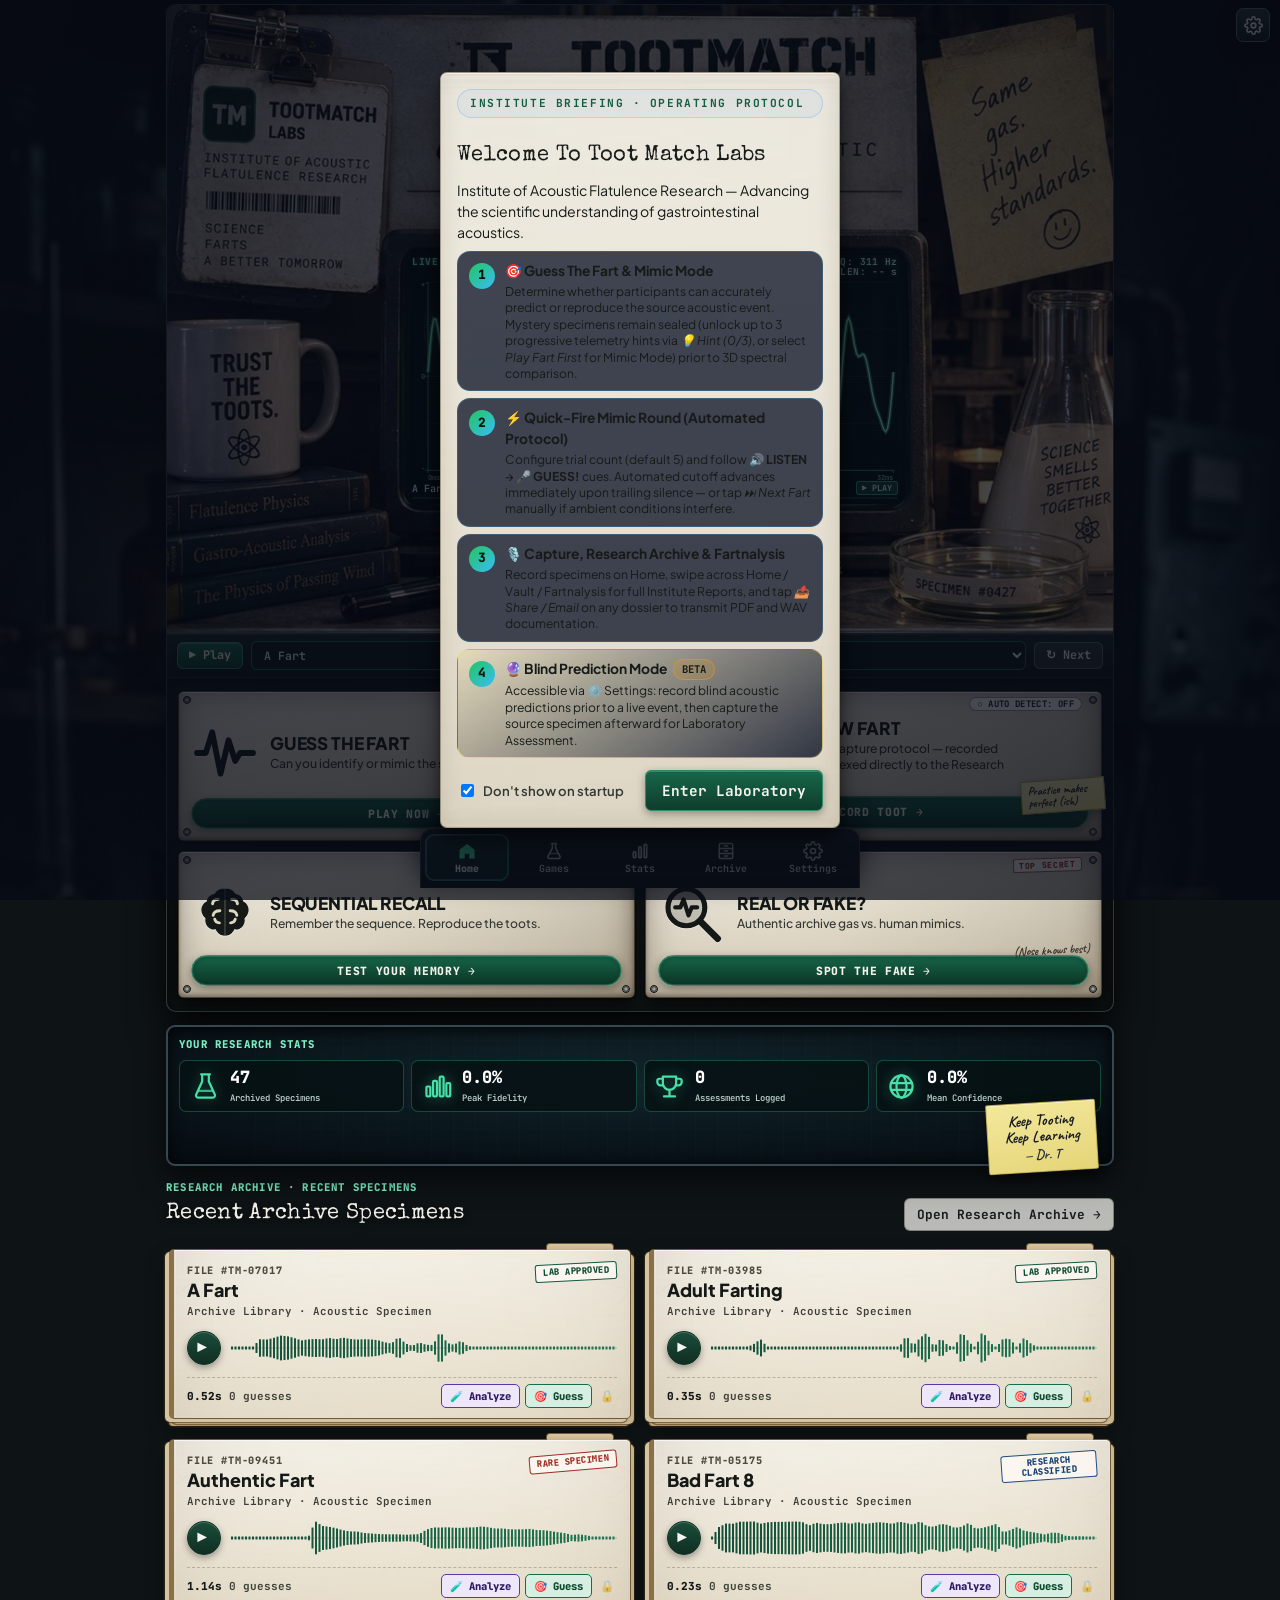
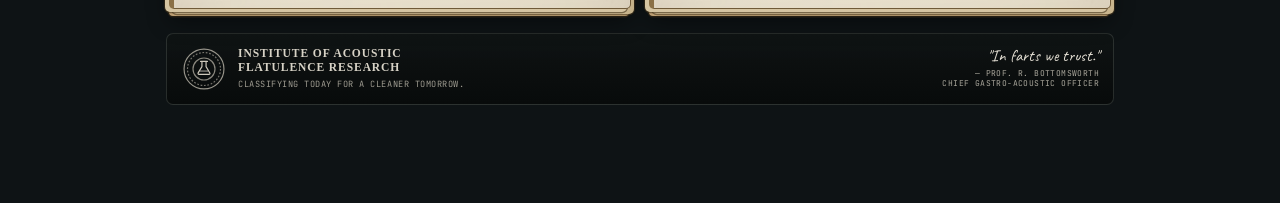
==== commit 771138cb: "Mmm" ====
--- a/labs/index.html
+++ b/labs/index.html
@@ -8,7 +8,7 @@
   <link rel="preconnect" href="https://fonts.gstatic.com" crossorigin />
   <link rel="stylesheet" href="https://fonts.googleapis.com/css2?family=Caveat:wght@600;700&family=JetBrains+Mono:wght@500;600;700;800&family=Plus+Jakarta+Sans:wght@400;500;600;700;800&family=Special+Elite&display=swap" />
   <link rel="stylesheet" href="css/labs.css?v=20261124o" />
-  <link rel="stylesheet" href="css/labs-dossier.css?v=20261126d" />
+  <link rel="stylesheet" href="css/labs-dossier.css?v=20261126i" />
   <script defer src="../js/dsp.js?v=20261124o"></script>
   <script defer src="../js/audioEngine.js?v=20261124o"></script>
   <script defer src="../js/storage.js?v=20261124o"></script>
@@ -16,9 +16,10 @@
   <script defer src="../js/forensicsCharts.js?v=20261124o"></script>
   <script defer src="js/labsStore.js?v=20261126a"></script>
   <script defer src="js/labsAudioFx.js?v=20261124o"></script>
-  <script defer src="js/labsFartnalysis.js?v=20261126d"></script>
+  <script defer src="js/labsFartnalysis.js?v=20261126g"></script>
   <script defer src="js/labsPdfExport.js?v=20261124o"></script>
-  <script defer src="js/labsApp.js?v=20261126d"></script>
+  <script defer src="js/labsSignalChain.js?v=20261126g"></script>
+  <script defer src="js/labsApp.js?v=20261126i"></script>
 </head>
 <body data-labs-view="home">
   <canvas id="result-confetti-canvas" class="labs-confetti-canvas" aria-hidden="true"></canvas>
@@ -49,13 +50,15 @@
           </svg>
         </button>
         <div id="labs-settings-menu" class="labs-settings-menu hidden" role="menu">
-          <button type="button" id="btn-menu-sequence" class="labs-settings-item" role="menuitem"><span>🧠</span><span>Sequential Recall (Memory)</span></button>
-          <button type="button" id="btn-menu-realfake" class="labs-settings-item" role="menuitem"><span>🎭</span><span>Real or Fake? Showdown</span></button>
-          <button type="button" id="btn-menu-quickfire" class="labs-settings-item" role="menuitem"><span>⚡</span><span>Quick-Fire Mimic Round</span></button>
-          <button type="button" id="btn-menu-blind" class="labs-settings-item" role="menuitem"><span>🔮</span><span>Blind Prediction Mode (Beta)</span></button>
-          <button type="button" id="btn-menu-about" class="labs-settings-item" role="menuitem"><span>ℹ️</span><span>About Toot Match Labs</span></button>
-          <button type="button" id="btn-menu-team" class="labs-settings-item" role="menuitem"><span>🏛️</span><span>Meet The Team</span></button>
-          <button type="button" id="btn-menu-howto" class="labs-settings-item" role="menuitem"><span>📖</span><span>How To Play</span></button>
+          <button type="button" id="btn-menu-games" class="labs-settings-item" role="menuitem"><span class="labs-menu-ico" aria-hidden="true"><svg viewBox="0 0 24 24" fill="none" stroke="currentColor" stroke-width="2" stroke-linecap="round" stroke-linejoin="round"><path d="M9 3h6M10 3v5.5L5.2 18.2A2 2 0 0 0 7 21h10a2 2 0 0 0 1.8-2.8L14 8.5V3"/></svg></span><span>All Games Hub</span></button>
+          <button type="button" id="btn-menu-chain" class="labs-settings-item" role="menuitem"><span class="labs-menu-ico" aria-hidden="true"><svg viewBox="0 0 24 24" fill="none" stroke="currentColor" stroke-width="2" stroke-linecap="round" stroke-linejoin="round"><circle cx="5" cy="12" r="2.5"/><circle cx="12" cy="7" r="2.5"/><circle cx="19" cy="14" r="2.5"/><path d="M7.2 10.6 9.8 8.4M14 8.7l3.2 3.5"/></svg></span><span>Acoustic Signal Decay</span></button>
+          <button type="button" id="btn-menu-sequence" class="labs-settings-item" role="menuitem"><span class="labs-menu-ico" aria-hidden="true"><svg viewBox="0 0 24 24" fill="none" stroke="currentColor" stroke-width="2" stroke-linecap="round" stroke-linejoin="round"><path d="M9.5 4.5a3.5 3.5 0 0 0-3.4 2.7A3 3 0 0 0 4 10.1c0 1.3.8 2.4 2 2.8.1 2 1.8 3.6 3.8 3.6H12V4.5zM14.5 4.5a3.5 3.5 0 0 1 3.4 2.7A3 3 0 0 1 20 10.1c0 1.3-.8 2.4-2 2.8-.1 2-1.8 3.6-3.8 3.6H12V4.5z"/><circle cx="7" cy="20" r="1.4" fill="currentColor"/><circle cx="12" cy="20" r="1.4" fill="currentColor"/><circle cx="17" cy="20" r="1.4" fill="currentColor"/></svg></span><span>Sequential Recall (Memory)</span></button>
+          <button type="button" id="btn-menu-realfake" class="labs-settings-item" role="menuitem"><span class="labs-menu-ico" aria-hidden="true"><svg viewBox="0 0 24 24" fill="none" stroke="currentColor" stroke-width="2" stroke-linecap="round" stroke-linejoin="round"><circle cx="10.5" cy="10.5" r="6"/><path d="M15.2 15.2 20 20"/><path d="M7 10.5h2l1.2-2.5 1.8 5 1.2-2.5H15"/></svg></span><span>Real or Fake? Showdown</span></button>
+          <button type="button" id="btn-menu-quickfire" class="labs-settings-item" role="menuitem"><span class="labs-menu-ico" aria-hidden="true"><svg viewBox="0 0 24 24" fill="none" stroke="currentColor" stroke-width="2" stroke-linecap="round" stroke-linejoin="round"><circle cx="12" cy="12" r="9" stroke-dasharray="3 2.5"/><path d="M13.2 6.5 8.5 13h3.6l-1.3 4.5L15.5 11h-3.6z" fill="currentColor"/></svg></span><span>Quick-Fire Mimic Round</span></button>
+          <button type="button" id="btn-menu-blind" class="labs-settings-item" role="menuitem"><span class="labs-menu-ico" aria-hidden="true"><svg viewBox="0 0 24 24" fill="none" stroke="currentColor" stroke-width="2" stroke-linecap="round" stroke-linejoin="round"><path d="M9.5 3h5M12 3v3"/><circle cx="12" cy="13.5" r="7.5"/><path d="M12 13.5 16 9.5"/><path d="M17.5 6.5l1.5-1.5"/></svg></span><span>Blind Prediction Mode (Beta)</span></button>
+          <button type="button" id="btn-menu-about" class="labs-settings-item" role="menuitem"><span class="labs-menu-ico" aria-hidden="true"><svg viewBox="0 0 24 24" fill="none" stroke="currentColor" stroke-width="2" stroke-linecap="round" stroke-linejoin="round"><circle cx="12" cy="12" r="9"/><path d="M12 11v5M12 8h.01"/></svg></span><span>About Toot Match Labs</span></button>
+          <button type="button" id="btn-menu-team" class="labs-settings-item" role="menuitem"><span class="labs-menu-ico" aria-hidden="true"><svg viewBox="0 0 24 24" fill="none" stroke="currentColor" stroke-width="2" stroke-linecap="round" stroke-linejoin="round"><path d="M3 20h18M5 20V9M19 20V9M9 20v-7h6v7M2 9l10-5 10 5"/></svg></span><span>Meet The Team</span></button>
+          <button type="button" id="btn-menu-howto" class="labs-settings-item" role="menuitem"><span class="labs-menu-ico" aria-hidden="true"><svg viewBox="0 0 24 24" fill="none" stroke="currentColor" stroke-width="2" stroke-linecap="round" stroke-linejoin="round"><path d="M4 5.5A2.5 2.5 0 0 1 6.5 3H12v17H6.5A2.5 2.5 0 0 0 4 22zM20 5.5A2.5 2.5 0 0 0 17.5 3H12v17h5.5A2.5 2.5 0 0 1 20 22z"/></svg></span><span>How To Play</span></button>
         </div>
       </div>
     </header>
@@ -159,7 +162,7 @@
               <span class="labs-ac-stamp">START HERE</span>
               <div class="labs-ac-body">
                 <span class="labs-ac-icon" aria-hidden="true">
-                  <svg viewBox="0 0 40 40" fill="none" stroke="currentColor" stroke-width="3.1" stroke-linecap="round" stroke-linejoin="round"><path d="M4 20h5.5l3.5-11 5 22 4.8-18 4 11 3.2-4H36"/></svg>
+                  <svg viewBox="0 0 40 40" fill="none" stroke="currentColor" stroke-width="3.6" stroke-linecap="round" stroke-linejoin="round"><path d="M2.5 20h5.5l4-13 5.2 26 5-21 4.2 13 3.1-5h8"/></svg>
                 </span>
                 <div class="labs-ac-copy">
                   <span class="labs-ac-title">GUESS THE FART</span>
@@ -173,7 +176,7 @@
               <button type="button" id="btn-home-sentry-toggle" class="labs-ac-sentry-pill" aria-pressed="false" title="Toggle Sentry Auto Detect Mode">○ AUTO DETECT: OFF</button>
               <div class="labs-ac-body">
                 <span class="labs-ac-icon" aria-hidden="true">
-                  <svg viewBox="0 0 40 40" fill="none" stroke="currentColor" stroke-width="2.8" stroke-linecap="round" stroke-linejoin="round"><rect x="14.5" y="4" width="11" height="17" rx="5.5" fill="currentColor"/><path d="M9 18c0 6 4.9 11 11 11s11-5 11-11"/><path d="M20 29v6M13.5 35h13"/></svg>
+                  <svg viewBox="0 0 40 40" fill="none" stroke="currentColor" stroke-width="3.2" stroke-linecap="round" stroke-linejoin="round"><rect x="14" y="3.5" width="12" height="19" rx="6" fill="currentColor"/><path d="M8.5 18c0 6.4 5.1 11.5 11.5 11.5s11.5-5.1 11.5-11.5"/><path d="M20 29.5v6.5M12.5 36h15"/></svg>
                 </span>
                 <div class="labs-ac-copy">
                   <span class="labs-ac-title">RECORD NEW FART</span>
@@ -188,7 +191,7 @@
               <span class="labs-ac-sticky" aria-hidden="true">Can you handle the pressure?</span>
               <div class="labs-ac-body">
                 <span class="labs-ac-icon" aria-hidden="true">
-                  <svg viewBox="0 0 40 40" fill="currentColor"><path d="M19 6.5c-4.4 0-7.8 3-8.4 7-2.6.9-4.6 3.5-4.6 6.5 0 2.6 1.4 4.9 3.5 6.1.3 3.7 3.4 6.6 7.2 6.6 1.1 0 2.1-.3 3-.8V6.6c-.2 0-.5-.1-.7-.1zm2 .1v25.3c.9.5 1.9.8 3 .8 3.8 0 6.9-2.9 7.2-6.6 2.1-1.2 3.5-3.5 3.5-6.1 0-3-2-5.6-4.6-6.5-.6-4-4-7-8.4-7-.2 0-.5 0-.7.1z"/><path d="M13.5 14.5c1.2-.5 2.5.1 3 .9m-3.8 6c1.5-.3 2.8.5 3.3 1.7m10.5-8.6c-1.2-.5-2.5.1-3 .9m3.8 6c-1.5-.3-2.8.5-3.3 1.7" fill="none" stroke="#e6dfd0" stroke-width="1.8" stroke-linecap="round"/></svg>
+                  <svg viewBox="0 0 40 40" fill="none"><path d="M19 4.8c-2.5 0-4.6 1.3-5.5 3.4-2.5.3-4.5 2.1-4.9 4.6-2.3 1-3.6 3.5-3.3 6 .2 1.8 1.2 3.4 2.5 4.5-.4 1.9.1 4 1.5 5.4 1.3 1.3 3.1 1.8 4.9 1.5.9 2.4 3.1 4 5.7 4V4.9c-.3-.1-.6-.1-.9-.1z" fill="currentColor"/><path d="M21 4.8c2.5 0 4.6 1.3 5.5 3.4 2.5.3 4.5 2.1 4.9 4.6 2.3 1 3.6 3.5 3.3 6-.2 1.8-1.2 3.4-2.5 4.5.4 1.9-.1 4-1.5 5.4-1.3 1.3-3.1 1.8-4.9 1.5-.9 2.4-3.1 4-5.7 4V4.9c.3-.1.6-.1.9-.1z" fill="currentColor"/><path d="M15.8 11.4c-2.1 0-3.4 1.2-3.6 2.8m4.6 4.4c-2.3 0-3.9 1.1-4.2 2.8m3.9 4.8c-1.5-.1-2.6-1-2.9-2.3M24.2 11.4c2.1 0 3.4 1.2 3.6 2.8m-4.6 4.4c2.3 0 3.9 1.1 4.2 2.8m-3.9 4.8c1.5-.1 2.6-1 2.9-2.3" stroke="#dfd6c1" stroke-width="1.8" stroke-linecap="round"/></svg>
                 </span>
                 <div class="labs-ac-copy">
                   <span class="labs-ac-title">SEQUENTIAL RECALL</span>
@@ -202,7 +205,7 @@
               <span class="labs-ac-redstamp">TOP SECRET</span>
               <div class="labs-ac-body">
                 <span class="labs-ac-icon" aria-hidden="true">
-                  <svg viewBox="0 0 40 40" fill="none" stroke="currentColor" stroke-width="2.8" stroke-linecap="round" stroke-linejoin="round"><circle cx="17" cy="17" r="10.5" fill="currentColor" fill-opacity="0.12"/><path d="M24.8 24.8 35 35" stroke-width="3.6"/><path d="M10.5 17h3l2-4.5 3 9 2-4.5h3" stroke-width="2.3"/></svg>
+                  <svg viewBox="0 0 40 40" fill="none" stroke="currentColor" stroke-width="3.2" stroke-linecap="round" stroke-linejoin="round"><circle cx="16.5" cy="16.5" r="11.5" fill="currentColor" fill-opacity="0.16"/><path d="M25.2 25.2 36 36" stroke-width="4.2"/><path d="M9.5 16.5h3.2l2-5 3.1 10 2-5h3.4" stroke-width="2.6"/></svg>
                 </span>
                 <div class="labs-ac-copy">
                   <span class="labs-ac-title">REAL OR FAKE?</span>
@@ -217,8 +220,7 @@
 
         <section class="labs-glass-card labs-summary-card" aria-label="Executive Research Summary">
           <div class="labs-summary-head">
-            <span class="labs-eyebrow">YOUR RESEARCH STATS · EXECUTIVE SUMMARY</span>
-            <span class="labs-live-pill">LABORATORY TELEMETRY</span>
+            <span class="labs-eyebrow">YOUR RESEARCH STATS</span>
           </div>
           <div class="labs-summary-grid">
             <div class="labs-stat-tile">
@@ -275,17 +277,236 @@
           </div>
           <div id="home-recent-vault" class="labs-vault-grid"></div>
         </section>
-
-        <footer class="labs-home-footplate" aria-hidden="true">
-          <div class="labs-footplate-left">
-            <span class="labs-foot-seal">IAFR</span>
+      </section>
+
+      <!-- ==================== GAMES HUB (ALL 6 MODES CARD BY CARD) ==================== -->
+      <section id="labs-view-games" class="labs-view">
+        <div class="labs-glass-card labs-games-hero">
+          <div class="labs-games-hero-row">
             <div>
-              <div>INSTITUTE OF ACOUSTIC FLATULENCE RESEARCH</div>
-              <small>CLASSIFYING TODAY FOR A CLEANER TOMORROW.</small>
-            </div>
-          </div>
-          <div class="labs-footplate-quote">"In farts we trust."<br /><span>— Prof. Bottomsworth</span></div>
-        </footer>
+              <div class="labs-eyebrow">LABORATORY TRIALS · ALL PROTOCOLS</div>
+              <h2 class="labs-section-heading labs-games-mega-title">GAMES HUB</h2>
+              <div class="labs-fn-subline">SELECT AN ACOUSTIC CHALLENGE OR RELAY EXPERIMENT</div>
+            </div>
+            <button type="button" id="btn-games-home" class="labs-btn-ghost labs-btn-sm">← Home</button>
+          </div>
+        </div>
+
+        <section class="labs-workbench-panel labs-games-workbench" aria-label="Laboratory Games">
+          <div class="labs-action-cards-grid labs-games-grid" role="group" aria-label="All Acoustic Games">
+            <button type="button" id="btn-games-guess" class="labs-action-card labs-ac-orange">
+              <span class="labs-ac-stamp">START HERE</span>
+              <div class="labs-ac-body">
+                <span class="labs-ac-icon" aria-hidden="true">
+                  <svg viewBox="0 0 40 40" fill="none" stroke="currentColor" stroke-width="3.1" stroke-linecap="round" stroke-linejoin="round"><path d="M4 20h5.5l3.5-11 5 22 4.8-18 4 11 3.2-4H36"/></svg>
+                </span>
+                <div class="labs-ac-copy">
+                  <span class="labs-ac-title">GUESS THE FART</span>
+                  <span class="labs-ac-desc">Identify &amp; mimic secret archive farts.</span>
+                </div>
+              </div>
+              <span class="labs-ac-cta">PLAY NOW →</span>
+            </button>
+
+            <button type="button" id="btn-games-sequence" class="labs-action-card labs-ac-purple">
+              <span class="labs-ac-stamp">SOLO · 2–4P</span>
+              <div class="labs-ac-body">
+                <span class="labs-ac-icon" aria-hidden="true">
+                  <svg viewBox="0 0 40 40" fill="none"><path d="M19 4.8c-2.5 0-4.6 1.3-5.5 3.4-2.5.3-4.5 2.1-4.9 4.6-2.3 1-3.6 3.5-3.3 6 .2 1.8 1.2 3.4 2.5 4.5-.4 1.9.1 4 1.5 5.4 1.3 1.3 3.1 1.8 4.9 1.5.9 2.4 3.1 4 5.7 4V4.9c-.3-.1-.6-.1-.9-.1z" fill="currentColor"/><path d="M21 4.8c2.5 0 4.6 1.3 5.5 3.4 2.5.3 4.5 2.1 4.9 4.6 2.3 1 3.6 3.5 3.3 6-.2 1.8-1.2 3.4-2.5 4.5.4 1.9-.1 4-1.5 5.4-1.3 1.3-3.1 1.8-4.9 1.5-.9 2.4-3.1 4-5.7 4V4.9c.3-.1.6-.1.9-.1z" fill="currentColor"/><path d="M15.8 11.4c-2.1 0-3.4 1.2-3.6 2.8m4.6 4.4c-2.3 0-3.9 1.1-4.2 2.8m3.9 4.8c-1.5-.1-2.6-1-2.9-2.3M24.2 11.4c2.1 0 3.4 1.2 3.6 2.8m-4.6 4.4c2.3 0 3.9 1.1 4.2 2.8m-3.9 4.8c1.5-.1 2.6-1 2.9-2.3" stroke="#dfd6c1" stroke-width="1.8" stroke-linecap="round"/></svg>
+                </span>
+                <div class="labs-ac-copy">
+                  <span class="labs-ac-title">SEQUENTIAL RECALL</span>
+                  <span class="labs-ac-desc">Remember the sequence. Reproduce the toots.</span>
+                </div>
+              </div>
+              <span class="labs-ac-cta">TEST YOUR MEMORY →</span>
+            </button>
+
+            <button type="button" id="btn-games-realfake" class="labs-action-card labs-ac-blue">
+              <span class="labs-ac-redstamp" id="games-rf-badge">TOP SECRET</span>
+              <div class="labs-ac-body">
+                <span class="labs-ac-icon" aria-hidden="true">
+                  <svg viewBox="0 0 40 40" fill="none" stroke="currentColor" stroke-width="2.8" stroke-linecap="round" stroke-linejoin="round"><circle cx="17" cy="17" r="10.5" fill="currentColor" fill-opacity="0.12"/><path d="M24.8 24.8 35 35" stroke-width="3.6"/><path d="M10.5 17h3l2-4.5 3 9 2-4.5h3" stroke-width="2.3"/></svg>
+                </span>
+                <div class="labs-ac-copy">
+                  <span class="labs-ac-title">REAL OR FAKE?</span>
+                  <span class="labs-ac-desc">Authentic archive gas vs. human mimics.</span>
+                </div>
+              </div>
+              <span class="labs-ac-cta">SPOT THE FAKE →</span>
+            </button>
+
+            <button type="button" id="btn-games-chain" class="labs-action-card labs-ac-emerald">
+              <span class="labs-ac-stamp" id="games-chain-badge">RELAY CHAIN</span>
+              <div class="labs-ac-body">
+                <span class="labs-ac-icon" aria-hidden="true">
+                  <svg viewBox="0 0 40 40" fill="none" stroke="currentColor" stroke-width="2.5" stroke-linecap="round" stroke-linejoin="round"><circle cx="8" cy="24" r="4.2" fill="currentColor" fill-opacity="0.18"/><circle cx="20" cy="12" r="4.2" fill="currentColor" fill-opacity="0.18"/><circle cx="32" cy="26" r="4.2" fill="currentColor" fill-opacity="0.18"/><path d="M11.1 20.9 16.9 15.1M23.1 15.2l5.9 7.6"/><path d="M6 34h28" stroke-opacity="0.45" stroke-dasharray="3 3"/></svg>
+                </span>
+                <div class="labs-ac-copy">
+                  <span class="labs-ac-title">SIGNAL DECAY</span>
+                  <span class="labs-ac-desc">Pass a fart along a human chain &amp; track drift.</span>
+                </div>
+              </div>
+              <span class="labs-ac-cta">PASS THE FART →</span>
+            </button>
+
+            <button type="button" id="btn-games-quickfire" class="labs-action-card labs-ac-orange">
+              <span class="labs-ac-stamp">HANDS-FREE</span>
+              <div class="labs-ac-body">
+                <span class="labs-ac-icon" aria-hidden="true">
+                  <svg viewBox="0 0 40 40" fill="none" stroke="currentColor" stroke-width="2.6" stroke-linecap="round" stroke-linejoin="round"><circle cx="20" cy="20" r="14" stroke-dasharray="5 3.5" stroke-opacity="0.72"/><path d="M22 8.5 13 21.5h6.5L17.5 32 27 18.5h-6.5z" fill="currentColor" fill-opacity="0.18"/></svg>
+                </span>
+                <div class="labs-ac-copy">
+                  <span class="labs-ac-title">QUICK-FIRE MIMIC</span>
+                  <span class="labs-ac-desc">Rapid auto-advancing mimic sprint with no pauses.</span>
+                </div>
+              </div>
+              <span class="labs-ac-cta">START QUICK-FIRE →</span>
+            </button>
+
+            <button type="button" id="btn-games-blind" class="labs-action-card labs-ac-blue">
+              <span class="labs-ac-redstamp">TIMING · BETA</span>
+              <div class="labs-ac-body">
+                <span class="labs-ac-icon" aria-hidden="true">
+                  <svg viewBox="0 0 40 40" fill="none" stroke="currentColor" stroke-width="2.6" stroke-linecap="round" stroke-linejoin="round"><path d="M16 5h8M20 5v4"/><path d="M30 11.5l2.5-2.5"/><circle cx="20" cy="22.5" r="12" fill="currentColor" fill-opacity="0.12"/><path d="M20 22.5l6.2-6.2" stroke-width="2.8"/><circle cx="20" cy="22.5" r="1.8" fill="currentColor"/></svg>
+                </span>
+                <div class="labs-ac-copy">
+                  <span class="labs-ac-title">BLIND PREDICTION</span>
+                  <span class="labs-ac-desc">All about timing — predict before the fart happens.</span>
+                </div>
+              </div>
+              <span class="labs-ac-cta">TIMING CHALLENGE →</span>
+            </button>
+          </div>
+        </section>
+      </section>
+
+      <!-- ==================== ACOUSTIC SIGNAL DECAY (RELAY PROPAGATION GAME) ==================== -->
+      <section id="labs-view-chain" class="labs-view">
+        <div class="labs-subview-bar">
+          <button type="button" id="btn-chain-back" class="labs-btn-ghost labs-btn-sm">← Games</button>
+          <span class="labs-chip labs-chip-green">🧬 Acoustic Signal Decay</span>
+        </div>
+
+        <div id="chain-lobby-pane">
+          <section class="labs-glass-card labs-challenge-card">
+            <div class="labs-ch-card-head labs-ch-title-row">
+              <span class="labs-ch-title-ico" aria-hidden="true">
+                <svg viewBox="0 0 40 40" fill="none" stroke="currentColor" stroke-width="2.5" stroke-linecap="round" stroke-linejoin="round"><circle cx="8" cy="24" r="4.2"/><circle cx="20" cy="12" r="4.2"/><circle cx="32" cy="26" r="4.2"/><path d="M11.1 20.9 16.9 15.1M23.1 15.2l5.9 7.6"/></svg>
+              </span>
+              <div>
+                <div class="labs-eyebrow">SERIAL PROPAGATION EXPERIMENT · PASS IT FORWARD</div>
+                <h2 class="labs-ch-title">ACOUSTIC SIGNAL DECAY</h2>
+                <div class="labs-ch-meta">Subject #1 mimics the origin fart, saves the chain, and passes the device when Subject #2 arrives. Each participant hears ONLY the previous link. Compare Original → Final fidelity &amp; Deterioration Index!</div>
+              </div>
+            </div>
+
+            <div class="labs-chain-creator">
+              <label class="labs-mic-field" for="chain-seed-select">
+                <span>ORIGIN SEED SPECIMEN (GEN 0)</span>
+                <div class="labs-chain-seed-row">
+                  <select id="chain-seed-select"></select>
+                  <button type="button" id="btn-chain-rand-seed" class="labs-btn-ghost labs-btn-xs">🎲 Random</button>
+                </div>
+              </label>
+
+              <div class="labs-chain-rec-orig-row">
+                <button type="button" id="btn-chain-rec-origin" class="labs-btn labs-btn-orange labs-btn-sm">🎤 Record Live Original</button>
+                <span id="chain-origin-rec-status" class="labs-hint-text hidden"></span>
+              </div>
+              <canvas id="chain-origin-wave" class="labs-live-wave hidden"></canvas>
+
+              <label class="labs-mic-field" for="chain-title-input">
+                <span>CHAIN LABEL (OPTIONAL)</span>
+                <input type="text" id="chain-title-input" class="labs-text-input" maxlength="40" placeholder="Friday Pub Relay…" />
+              </label>
+
+              <button type="button" id="btn-chain-create" class="labs-analyze-cta">🧪 Start Propagation Chain</button>
+            </div>
+          </section>
+
+          <section class="labs-glass-card labs-challenge-card" style="margin-top:12px">
+            <div class="labs-eyebrow">SAVED &amp; IN-PROGRESS CHAINS</div>
+            <h3 class="labs-section-heading" style="margin:2px 0 8px">Active Propagation Chains</h3>
+            <div id="chain-saved-list" class="labs-chain-saved-list"></div>
+          </section>
+        </div>
+
+        <div id="chain-pass-pane" class="hidden">
+          <section class="labs-glass-card labs-challenge-card">
+            <div class="labs-chain-pass-head">
+              <div>
+                <div class="labs-eyebrow" id="chain-pass-title">PROPAGATION CHAIN</div>
+                <span class="labs-chip labs-chip-green" id="chain-pass-tally">0 MIMICS</span>
+              </div>
+              <div class="labs-chain-pass-top-btns">
+                <button type="button" id="btn-chain-save-pause" class="labs-btn labs-btn-blue labs-btn-xs">💾 Save &amp; Pause</button>
+                <button type="button" id="btn-chain-to-lobby" class="labs-btn-ghost labs-btn-xs">All Chains</button>
+              </div>
+            </div>
+
+            <div class="labs-chain-handoff-banner">
+              <strong id="chain-handoff-title">SUBJECT #1 — HEAR PREVIOUS LINK ONLY</strong>
+              <p id="chain-handoff-sub">Listen to the previous acoustic link, then record your closest vocal/lip mimic.</p>
+            </div>
+
+            <button type="button" id="btn-chain-play-prev" class="labs-btn labs-btn-emerald labs-btn-lg">▶ Play Previous Link</button>
+            <div class="labs-waveform-box labs-wave-compact">
+              <canvas id="chain-prev-wave" class="labs-wave-canvas"></canvas>
+            </div>
+
+            <label class="labs-mic-field" for="chain-player-input">
+              <span>SUBJECT NAME / INITIALS (OPTIONAL)</span>
+              <input type="text" id="chain-player-input" class="labs-text-input" maxlength="32" placeholder="Subject #1" />
+            </label>
+
+            <div class="labs-chain-rec-controls">
+              <button type="button" id="btn-chain-rec-mimic" class="labs-btn labs-btn-orange labs-btn-lg">🎤 Record Your Mimic</button>
+              <button type="button" id="btn-chain-preview-mimic" class="labs-btn-ghost labs-btn-sm hidden">▶ Preview</button>
+            </div>
+            <div id="chain-mimic-status" class="labs-hint-text hidden"></div>
+            <canvas id="chain-live-wave" class="labs-live-wave hidden"></canvas>
+
+            <button type="button" id="btn-chain-lock-mimic" class="labs-analyze-cta" disabled>🔒 Lock &amp; Save to Chain</button>
+
+            <div id="chain-pass-footer" class="labs-chain-pass-footer hidden">
+              <button type="button" id="btn-chain-quick-orig-final" class="labs-btn labs-btn-blue labs-btn-sm">▶ Original → Final</button>
+              <button type="button" id="btn-chain-play-all" class="labs-btn-ghost labs-btn-sm">▶ Play Full Chain</button>
+              <button type="button" id="btn-chain-open-analysis" class="labs-btn labs-btn-purple labs-btn-sm">🔬 Analyze Chain Decay</button>
+            </div>
+          </section>
+        </div>
+
+        <div id="chain-analysis-pane" class="hidden">
+          <section class="labs-glass-card labs-challenge-card">
+            <div class="labs-eyebrow">GENERATIONAL DETERIORATION ANALYSIS</div>
+            <h3 class="labs-ch-title" id="chain-ana-title">Propagation Decay Report</h3>
+            <div class="labs-ch-meta" id="chain-ana-sub">Origin vs. Relay Chain</div>
+
+            <div class="labs-result-actions">
+              <button type="button" id="btn-chain-ana-orig-final" class="labs-btn labs-btn-emerald labs-btn-sm">▶ Original → Final</button>
+              <button type="button" id="btn-chain-ana-play-all" class="labs-btn labs-btn-blue labs-btn-sm">▶ Full Chain</button>
+              <button type="button" id="btn-chain-ana-stop" class="labs-btn-ghost labs-btn-sm">⏹ Stop</button>
+              <button type="button" id="btn-chain-ana-continue" class="labs-btn labs-btn-orange labs-btn-sm">➕ Add Link</button>
+              <button type="button" id="btn-chain-ana-lobby" class="labs-btn-ghost labs-btn-sm">All Chains</button>
+            </div>
+
+            <div class="labs-chain-metrics-grid">
+              <div class="labs-chain-crt-box"><span>DETERIORATION INDEX</span><strong id="chain-stat-decay">0.0%</strong></div>
+              <div class="labs-chain-crt-box"><span>ORIGIN → FINAL</span><strong id="chain-stat-final">100.0%</strong></div>
+              <div class="labs-chain-crt-box"><span>MIMIC COUNT</span><strong id="chain-stat-count">0</strong></div>
+              <div class="labs-chain-crt-box"><span>HALF-LIFE (t½)</span><strong id="chain-stat-halflife">—</strong></div>
+            </div>
+
+            <div class="labs-chain-crt-box labs-chain-chart-wrap">
+              <div class="labs-eyebrow" style="margin-bottom:4px">SIGNAL DECAY TRAJECTORY (GEN 0 → GEN N)</div>
+              <canvas id="chain-decay-canvas" class="labs-chain-decay-canvas"></canvas>
+            </div>
+
+            <div class="labs-chain-narrative" id="chain-analysis-narrative"></div>
+            <div id="chain-ledger-list" class="labs-chain-ledger-list"></div>
+          </section>
+        </div>
       </section>
 
       <!-- ==================== AREA 2: VAULT ==================== -->
@@ -324,18 +545,18 @@
             <div class="labs-vault-sticky" aria-hidden="true">Science never holds it in. :)</div>
           </div>
 
+          <div class="labs-vault-search-row">
+            <label class="labs-vault-search-wrap" for="vault-search-input">
+              <span class="labs-vault-search-ico" aria-hidden="true">🔍</span>
+              <input type="search" id="vault-search-input" class="labs-vault-search-input" placeholder="Search specimens..." autocomplete="off" />
+            </label>
+          </div>
+
           <div class="labs-vault-top-btns">
             <button type="button" id="btn-vault-select" class="labs-btn-ghost labs-btn-sm">☑️ Select</button>
             <button type="button" id="btn-vault-megamix" class="labs-btn labs-btn-purple labs-btn-sm">🎛️ Analyze All (Megamix)</button>
             <button type="button" id="btn-vault-reseal" class="labs-btn-ghost labs-btn-sm" title="Close and re-open Vault airlock">🔒 Re-Seal</button>
           </div>
-        </div>
-
-        <div id="vault-filter-bar" class="labs-vault-filter-bar" role="group" aria-label="Vault Specimen Filter">
-          <button type="button" class="labs-format-btn active" data-vault-filter="all">All (0)</button>
-          <button type="button" class="labs-format-btn" data-vault-filter="recorded">🎙️ Recorded Farts (0)</button>
-          <button type="button" class="labs-format-btn" data-vault-filter="guesses">🎤 Recorded Guesses (0)</button>
-          <button type="button" class="labs-format-btn" data-vault-filter="defaults">📦 Default Farts (0)</button>
         </div>
 
         <div id="vault-bulk-bar" class="labs-glass-card labs-vault-bulk-bar hidden" aria-label="Vault Selection Actions">
@@ -396,7 +617,7 @@
       <section id="labs-view-detail" class="labs-view">
         <div class="labs-subview-bar">
           <button type="button" id="btn-detail-back" class="labs-btn-ghost labs-btn-sm">← Back to Vault</button>
-          <span class="labs-eyebrow" id="detail-specimen-id">SPECIMEN RECORD</span>
+          <span class="labs-chip" id="detail-specimen-id">SPECIMEN RECORD</span>
         </div>
 
         <section class="labs-glass-card labs-detail-hero">
@@ -406,7 +627,10 @@
               <h2 class="labs-detail-title" id="detail-sample-name">Specimen</h2>
               <div class="labs-detail-meta" id="detail-sample-meta">—</div>
             </div>
-            <span class="labs-chip labs-chip-blue" id="detail-sample-dur">0.00s</span>
+            <div class="labs-detail-badges">
+              <span class="labs-detail-stamp" id="detail-specimen-stamp">VERIFIED SPECIMEN</span>
+              <span class="labs-chip labs-chip-blue" id="detail-sample-dur">0.00s</span>
+            </div>
           </div>
 
           <div class="labs-waveform-box">
@@ -415,19 +639,19 @@
 
           <div class="labs-improvement-strip">
             <div class="labs-imp-cell">
-              <span class="labs-imp-lbl">PEAK FIDELITY</span>
+              <span class="labs-imp-lbl" id="detail-lbl-1">FUNDAMENTAL F0</span>
               <span class="labs-imp-val labs-num-green" id="detail-best-score">—</span>
             </div>
             <div class="labs-imp-cell">
-              <span class="labs-imp-lbl">PRIOR ASSESSMENT</span>
+              <span class="labs-imp-lbl" id="detail-lbl-2">PEAK CREST</span>
               <span class="labs-imp-val" id="detail-prev-score">—</span>
             </div>
             <div class="labs-imp-cell">
-              <span class="labs-imp-lbl">LATEST ASSESSMENT</span>
+              <span class="labs-imp-lbl" id="detail-lbl-3">CENTROID</span>
               <span class="labs-imp-val labs-num-blue" id="detail-latest-score">—</span>
             </div>
             <div class="labs-imp-cell">
-              <span class="labs-imp-lbl">LOGGED ASSESSMENTS</span>
+              <span class="labs-imp-lbl" id="detail-lbl-4">LOGGED GUESSES</span>
               <span class="labs-imp-val" id="detail-attempt-count">0</span>
             </div>
           </div>
@@ -440,8 +664,8 @@
           </div>
 
           <div class="labs-detail-sec-actions">
-            <button type="button" id="btn-detail-analyze" class="labs-btn-ghost labs-btn-sm">🧪 Analyze Fart</button>
-            <button type="button" id="btn-detail-share" class="labs-btn-ghost labs-btn-sm">📤 Share / Email</button>
+            <button type="button" id="btn-detail-analyze" class="labs-btn-ghost labs-btn-sm">🧪 Analyze</button>
+            <button type="button" id="btn-detail-share" class="labs-btn-ghost labs-btn-sm">📤 Share</button>
             <button type="button" id="btn-detail-rename" class="labs-btn-ghost labs-btn-sm">✏️ Rename</button>
             <button type="button" id="btn-detail-delete" class="labs-btn-danger labs-btn-sm">🗑️ Delete</button>
           </div>
@@ -485,16 +709,9 @@
                   <div id="guess-target-meta" class="labs-clue-meta">Mystery audio hidden until reveal</div>
                 </div>
                 <div class="labs-clue-actions">
-                  <button type="button" id="btn-guess-random" class="labs-btn labs-btn-purple labs-btn-xs">🎲 Next</button>
                   <button type="button" id="btn-guess-toggle-picker" class="labs-btn-ghost labs-btn-xs" aria-expanded="false">▾ Pick</button>
                 </div>
               </div>
-
-              <div id="guess-hint-row" class="labs-hint-row">
-                <button type="button" id="btn-guess-hint" class="labs-btn-ghost labs-btn-xs labs-hint-btn">💡 Hint (0/3)</button>
-                <span id="guess-hint-status" class="labs-hint-note">Complete mystery — tap for a clue</span>
-              </div>
-              <div id="guess-hints-tray" class="labs-hints-tray hidden" aria-live="polite"></div>
 
               <div id="guess-picker-drawer" class="labs-picker-drawer hidden">
                 <div id="guess-vault-strip" class="labs-vault-strip"></div>
@@ -512,14 +729,23 @@
 
           <!-- Above-the-Fold Hero Actions -->
           <section class="labs-glass-card labs-game-hero-card" id="guess-recorder-card">
+            <div id="guess-howto-line" class="labs-guess-howto">🎯 Blind Mystery: Record your guess (or tap 💡 Hint for clues) — or tap ▶ Play Fart First to hear &amp; mimic it.</div>
+
             <div class="labs-game-hero-row">
-              <button type="button" id="btn-guess-rec" class="labs-game-primary-btn">
-                <span id="guess-rec-icon" class="labs-game-btn-icon">🎤</span>
-                <span class="labs-game-btn-copy">
-                  <strong id="guess-rec-label">Guess The Fart</strong>
-                  <small id="guess-rec-sub">Record predicted acoustic event</small>
-                </span>
-              </button>
+              <div class="labs-guess-split-control has-hint" id="guess-split-wrap">
+                <button type="button" id="btn-guess-rec" class="labs-game-primary-btn">
+                  <span id="guess-rec-icon" class="labs-game-btn-icon">🎤</span>
+                  <span class="labs-game-btn-copy">
+                    <strong id="guess-rec-label">Guess The Fart</strong>
+                    <small id="guess-rec-sub">Record your blind guess</small>
+                  </span>
+                </button>
+                <button type="button" id="btn-guess-hint" class="labs-guess-hint-segment" title="Unlock a mystery clue">
+                  <span class="labs-hint-seg-ico" aria-hidden="true">💡</span>
+                  <strong id="guess-hint-btn-lbl">Hint (0/3)</strong>
+                  <small id="guess-hint-status">Next: Name</small>
+                </button>
+              </div>
               <button type="button" id="btn-guess-play-first" class="labs-game-playfirst-btn">
                 <span id="guess-playfirst-icon">▶</span>
                 <strong id="guess-playfirst-label">Play Fart First</strong>
@@ -531,6 +757,10 @@
                 <small id="guess-scorenow-sub">Reveal &amp; score</small>
               </button>
             </div>
+
+            <div id="guess-hints-tray" class="labs-hints-tray hidden" aria-live="polite"></div>
+
+            <button type="button" id="btn-guess-next-after" class="labs-btn labs-btn-emerald labs-btn-lg labs-guess-next-under hidden">🎲 Next Mystery Fart →</button>
 
             <div id="guess-rec-status" class="labs-game-status hidden"></div>
             <canvas id="guess-live-wave" class="labs-live-wave hidden"></canvas>
@@ -620,7 +850,7 @@
                 </svg>
                 <div class="labs-score-ring-center">
                   <div class="labs-score-big" id="res-score-value">0.0%</div>
-                  <div class="labs-score-lbl">LABORATORY MATCH CONFIDENCE</div>
+                  <div class="labs-score-lbl">MATCH</div>
                 </div>
               </div>
 
@@ -693,10 +923,57 @@
 
           <div class="labs-guess-footer-links">
             <button type="button" id="btn-guess-toggle-history" class="labs-quiet-link-btn hidden">🏆 Past Vault Standings</button>
-            <button type="button" id="btn-open-sequence-footer" class="labs-quiet-link-btn">🧠 Sequential Recall (Memory Game) →</button>
-            <button type="button" id="btn-open-quickfire-footer" class="labs-quiet-link-btn">⚡ Quick-Fire Mimic Round →</button>
-            <button type="button" id="btn-open-blind-footer" class="labs-quiet-link-btn">🔮 Blind Prediction Mode (Beta) →</button>
-          </div>
+          </div>
+
+          <section class="labs-workbench-panel labs-submodes-panel" aria-label="Additional Acoustic Trial Modes">
+            <div class="labs-submodes-head">
+              <span class="labs-eyebrow">ADDITIONAL LABORATORY TRIALS</span>
+              <span class="labs-live-pill">SPECIALIZED PROTOCOLS</span>
+            </div>
+            <div class="labs-action-cards-grid labs-submodes-grid" role="group" aria-label="Specialized Modes">
+              <button type="button" id="btn-open-quickfire-footer" class="labs-action-card labs-ac-orange">
+                <span class="labs-ac-stamp">HANDS-FREE</span>
+                <div class="labs-ac-body">
+                  <span class="labs-ac-icon" aria-hidden="true">
+                    <svg viewBox="0 0 40 40" fill="none" stroke="currentColor" stroke-width="2.6" stroke-linecap="round" stroke-linejoin="round"><circle cx="20" cy="20" r="14" stroke-dasharray="5 3.5" stroke-opacity="0.72"/><path d="M22 8.5 13 21.5h6.5L17.5 32 27 18.5h-6.5z" fill="currentColor" fill-opacity="0.18"/></svg>
+                  </span>
+                  <div class="labs-ac-copy">
+                    <span class="labs-ac-title">QUICK-FIRE MIMIC</span>
+                    <span class="labs-ac-desc">Rapid auto-advancing mimic chain with instant capture.</span>
+                  </div>
+                </div>
+                <span class="labs-ac-cta">START QUICK-FIRE →</span>
+              </button>
+
+              <button type="button" id="btn-open-blind-footer" class="labs-action-card labs-ac-blue">
+                <span class="labs-ac-redstamp">TIMING · BETA</span>
+                <div class="labs-ac-body">
+                  <span class="labs-ac-icon" aria-hidden="true">
+                    <svg viewBox="0 0 40 40" fill="none" stroke="currentColor" stroke-width="2.6" stroke-linecap="round" stroke-linejoin="round"><path d="M16 5h8M20 5v4"/><path d="M30 11.5l2.5-2.5M30 9.5l2 2"/><circle cx="20" cy="22.5" r="12" fill="currentColor" fill-opacity="0.12"/><path d="M20 13.5v2M20 29.5v2M11 22.5h2M27 22.5h2" stroke-opacity="0.55" stroke-width="2"/><path d="M20 22.5l6.2-6.2" stroke-width="2.8"/><circle cx="20" cy="22.5" r="1.8" fill="currentColor"/><path d="M15.2 15.8a8.4 8.4 0 0 1 9.8.2" stroke-opacity="0.5" stroke-width="2"/></svg>
+                  </span>
+                  <div class="labs-ac-copy">
+                    <span class="labs-ac-title">BLIND PREDICTION</span>
+                    <span class="labs-ac-desc">Timing challenge — predict before the real fart strikes.</span>
+                  </div>
+                </div>
+                <span class="labs-ac-cta">TIMING CHALLENGE →</span>
+              </button>
+
+              <button type="button" id="btn-open-sequence-footer" class="labs-action-card labs-ac-purple">
+                <span class="labs-ac-stamp">SOLO · 2–4P</span>
+                <div class="labs-ac-body">
+                  <span class="labs-ac-icon" aria-hidden="true">
+                    <svg viewBox="0 0 40 40" fill="none"><path d="M19 4.8c-2.5 0-4.6 1.3-5.5 3.4-2.5.3-4.5 2.1-4.9 4.6-2.3 1-3.6 3.5-3.3 6 .2 1.8 1.2 3.4 2.5 4.5-.4 1.9.1 4 1.5 5.4 1.3 1.3 3.1 1.8 4.9 1.5.9 2.4 3.1 4 5.7 4V4.9c-.3-.1-.6-.1-.9-.1z" fill="currentColor"/><path d="M21 4.8c2.5 0 4.6 1.3 5.5 3.4 2.5.3 4.5 2.1 4.9 4.6 2.3 1 3.6 3.5 3.3 6-.2 1.8-1.2 3.4-2.5 4.5.4 1.9-.1 4-1.5 5.4-1.3 1.3-3.1 1.8-4.9 1.5-.9 2.4-3.1 4-5.7 4V4.9c.3-.1.6-.1.9-.1z" fill="currentColor"/><path d="M15.8 11.4c-2.1 0-3.4 1.2-3.6 2.8m4.6 4.4c-2.3 0-3.9 1.1-4.2 2.8m3.9 4.8c-1.5-.1-2.6-1-2.9-2.3M24.2 11.4c2.1 0 3.4 1.2 3.6 2.8m-4.6 4.4c2.3 0 3.9 1.1 4.2 2.8m-3.9 4.8c1.5-.1 2.6-1 2.9-2.3" stroke="#dfd6c1" stroke-width="1.8" stroke-linecap="round"/></svg>
+                  </span>
+                  <div class="labs-ac-copy">
+                    <span class="labs-ac-title">SEQUENTIAL RECALL</span>
+                    <span class="labs-ac-desc">Remember the sequence. Reproduce the toots.</span>
+                  </div>
+                </div>
+                <span class="labs-ac-cta">TEST YOUR MEMORY →</span>
+              </button>
+            </div>
+          </section>
 
           <section id="guess-leaderboard-wrap" class="labs-glass-card labs-leaderboard-card hidden">
             <div class="labs-section-head">
@@ -713,15 +990,18 @@
         <!-- Secondary Game Mode: BLIND PREDICTION MODE (Experimental Mode) -->
         <div id="guess-blind-pane" class="hidden">
           <div class="labs-subview-bar">
-            <button type="button" id="btn-blind-back" class="labs-btn-ghost labs-btn-sm">← Back to Guess The Fart</button>
-            <span class="labs-exp-badge">Beta</span>
+            <button type="button" id="btn-blind-back" class="labs-btn-ghost labs-btn-sm">← Home</button>
+            <span class="labs-exp-badge"><span class="labs-mode-badge-ico" aria-hidden="true"><svg viewBox="0 0 24 24" fill="none" stroke="currentColor" stroke-width="2.1" stroke-linecap="round" stroke-linejoin="round"><path d="M9.5 3h5M12 3v3"/><circle cx="12" cy="13.5" r="7.5"/><path d="M12 13.5 16 9.5"/></svg></span>Timing Trial · Beta</span>
           </div>
           <section class="labs-glass-card labs-challenge-card">
-            <div class="labs-ch-card-head">
+            <div class="labs-ch-card-head labs-ch-title-row">
+              <span class="labs-ch-title-ico" aria-hidden="true">
+                <svg viewBox="0 0 40 40" fill="none" stroke="currentColor" stroke-width="2.6" stroke-linecap="round" stroke-linejoin="round"><path d="M16 5h8M20 5v4"/><path d="M30 11.5l2.5-2.5"/><circle cx="20" cy="22.5" r="12" fill="currentColor" fill-opacity="0.1"/><path d="M20 22.5l6.2-6.2" stroke-width="2.8"/><circle cx="20" cy="22.5" r="1.8" fill="currentColor"/></svg>
+              </span>
               <div>
-                <div class="labs-eyebrow">EXPERIMENTAL PROTOCOL · BLIND GUESS MODE</div>
+                <div class="labs-eyebrow">EXPERIMENTAL TIMING PROTOCOL · BLIND GUESS MODE</div>
                 <h3 class="labs-ch-title">BLIND PREDICTION MODE</h3>
-                <div class="labs-ch-meta">1. Participants record blind acoustic predictions prior to emission → 2. Capture the live source acoustic event afterward → 3. The Institute evaluates reproduction fidelity.</div>
+                <div class="labs-ch-meta">All about timing — 1. Record blind acoustic predictions prior to emission → 2. Capture the live source acoustic event afterward → 3. Evaluate timing &amp; fidelity.</div>
               </div>
             </div>
 
@@ -756,12 +1036,15 @@
         <!-- Secondary Game Mode: QUICK-FIRE MIMIC ROUND -->
         <div id="guess-quickfire-pane" class="hidden">
           <div class="labs-subview-bar">
-            <button type="button" id="btn-qf-back" class="labs-btn-ghost labs-btn-sm">← Back to Guess The Fart</button>
-            <span class="labs-chip labs-chip-orange">⚡ Quick-Fire</span>
+            <button type="button" id="btn-qf-back" class="labs-btn-ghost labs-btn-sm">← Home</button>
+            <span class="labs-chip labs-chip-orange"><span class="labs-mode-badge-ico" aria-hidden="true"><svg viewBox="0 0 24 24" fill="none" stroke="currentColor" stroke-width="2.1" stroke-linecap="round" stroke-linejoin="round"><circle cx="12" cy="12" r="9" stroke-dasharray="3 2.5"/><path d="M13.2 6.5 8.5 13h3.6l-1.3 4.5L15.5 11h-3.6z" fill="currentColor"/></svg></span>Quick-Fire</span>
           </div>
 
           <section id="qf-setup-card" class="labs-glass-card labs-challenge-card labs-qf-card">
-            <div class="labs-ch-card-head">
+            <div class="labs-ch-card-head labs-ch-title-row">
+              <span class="labs-ch-title-ico" aria-hidden="true">
+                <svg viewBox="0 0 40 40" fill="none" stroke="currentColor" stroke-width="2.6" stroke-linecap="round" stroke-linejoin="round"><circle cx="20" cy="20" r="14" stroke-dasharray="5 3.5" stroke-opacity="0.72"/><path d="M22 8.5 13 21.5h6.5L17.5 32 27 18.5h-6.5z" fill="currentColor" fill-opacity="0.16"/></svg>
+              </span>
               <div>
                 <div class="labs-eyebrow">AUTOMATED RAPID-SEQUENCE PROTOCOL</div>
                 <h3 class="labs-ch-title">QUICK-FIRE MIMIC ROUND</h3>
@@ -853,22 +1136,31 @@
         <!-- Secondary Game Mode: SEQUENTIAL RECALL (MEMORY SEQUENCE SOLO / MULTIPLAYER) -->
         <div id="guess-sequence-pane" class="hidden">
           <div class="labs-subview-bar">
-            <button type="button" id="btn-seq-back" class="labs-btn-ghost labs-btn-sm">← Back to Guess The Fart</button>
-            <span class="labs-chip labs-chip-purple">🧠 Memory Sequence</span>
+            <button type="button" id="btn-seq-back" class="labs-btn-ghost labs-btn-sm">← Home</button>
+            <span class="labs-chip labs-chip-purple"><span class="labs-mode-badge-ico" aria-hidden="true"><svg viewBox="0 0 24 24" fill="none" stroke="currentColor" stroke-width="2" stroke-linecap="round" stroke-linejoin="round"><path d="M9.5 4.5a3.5 3.5 0 0 0-3.4 2.7A3 3 0 0 0 4 10.1c0 1.3.8 2.4 2 2.8.1 2 1.8 3.6 3.8 3.6H12V4.5zM14.5 4.5a3.5 3.5 0 0 1 3.4 2.7A3 3 0 0 1 20 10.1c0 1.3-.8 2.4-2 2.8-.1 2-1.8 3.6-3.8 3.6H12V4.5z"/><circle cx="7" cy="20" r="1.4" fill="currentColor"/><circle cx="12" cy="20" r="1.4" fill="currentColor"/><circle cx="17" cy="20" r="1.4" fill="currentColor"/></svg></span>Memory Sequence</span>
           </div>
 
           <section id="seq-setup-card" class="labs-glass-card labs-challenge-card">
-            <div class="labs-ch-card-head">
+            <div class="labs-ch-card-head labs-ch-title-row">
+              <span class="labs-ch-title-ico" aria-hidden="true">
+                <svg viewBox="0 0 40 40" fill="none"><path d="M19 4.8c-2.5 0-4.6 1.3-5.5 3.4-2.5.3-4.5 2.1-4.9 4.6-2.3 1-3.6 3.5-3.3 6 .2 1.8 1.2 3.4 2.5 4.5-.4 1.9.1 4 1.5 5.4 1.3 1.3 3.1 1.8 4.9 1.5.9 2.4 3.1 4 5.7 4V4.9c-.3-.1-.6-.1-.9-.1z" fill="currentColor"/><path d="M21 4.8c2.5 0 4.6 1.3 5.5 3.4 2.5.3 4.5 2.1 4.9 4.6 2.3 1 3.6 3.5 3.3 6-.2 1.8-1.2 3.4-2.5 4.5.4 1.9-.1 4-1.5 5.4-1.3 1.3-3.1 1.8-4.9 1.5-.9 2.4-3.1 4-5.7 4V4.9c.3-.1.6-.1.9-.1z" fill="currentColor"/><path d="M15.8 11.4c-2.1 0-3.4 1.2-3.6 2.8m4.6 4.4c-2.3 0-3.9 1.1-4.2 2.8m3.9 4.8c-1.5-.1-2.6-1-2.9-2.3M24.2 11.4c2.1 0 3.4 1.2 3.6 2.8m-4.6 4.4c2.3 0 3.9 1.1 4.2 2.8m-3.9 4.8c1.5-.1 2.6-1 2.9-2.3" stroke="#dfd6c1" stroke-width="1.8" stroke-linecap="round"/></svg>
+              </span>
               <div>
                 <div class="labs-eyebrow">AUDITORY WORKING MEMORY TRIAL</div>
                 <h3 class="labs-ch-title">SEQUENTIAL RECALL</h3>
               </div>
             </div>
 
-            <div class="labs-seq-briefing">
-              <div class="labs-eyebrow">SCIENCE OF ACOUSTIC RECALL &amp; MEMORY</div>
-              <p><strong>Echoic sensory memory</strong> holds raw sound contours for only 3–4 seconds before decaying into <strong>phonological working memory</strong>. Grouping Pitch + Rhythm chunks improves serial-order accuracy, though <strong>primacy &amp; recency effects</strong> cause middle specimens in longer sequences to blur first.</p>
-            </div>
+            <details class="labs-seq-about-disclosure">
+              <summary class="labs-seq-about-summary">
+                <span>🔬 About the Science of Sequential Recall &amp; Memory</span>
+                <span class="labs-seq-about-chev" aria-hidden="true">▸</span>
+              </summary>
+              <div class="labs-seq-about-body">
+                <p><strong>Echoic sensory memory</strong> holds raw sound contours for only 3–4 seconds before decaying into <strong>phonological working memory</strong>.</p>
+                <p>Grouping <strong>pitch + rhythm chunks</strong> improves serial-order accuracy, though <strong>primacy &amp; recency effects</strong> cause middle specimens in longer sequences to blur first.</p>
+              </div>
+            </details>
 
             <div class="labs-qf-setup-block">
               <label class="labs-eyebrow" for="seq-count-input">SEQUENCE LENGTH (2–6 FARTS)</label>
@@ -1012,7 +1304,6 @@
                 </label>
               </div>
               <aside id="fn-specimen-tag" class="labs-fn-shipping-tag" aria-label="Specimen Classification Tag">
-                <div class="labs-fn-tag-stain" aria-hidden="true"></div>
                 <div class="labs-fn-tag-wind" aria-hidden="true">
                   <svg viewBox="0 0 36 24" width="28" height="18" fill="none" stroke="currentColor" stroke-width="1.6" stroke-linecap="round">
                     <path d="M2 8h21a3.5 3.5 0 1 0-3.5-3.5"></path>
@@ -1094,24 +1385,34 @@
       <section id="labs-view-realfake" class="labs-view">
         <div class="labs-subview-bar">
           <button type="button" id="btn-rf-back" class="labs-btn-ghost labs-btn-sm">← Back to Home</button>
-          <span class="labs-clip-tag">🎭 REAL OR FAKE · AUTHENTICITY LAB</span>
-        </div>
-
-        <section id="rf-briefing-card" class="labs-glass-card labs-challenge-card">
-          <div class="labs-ch-card-head">
-            <div>
-              <div class="labs-eyebrow">HUMAN EARS VS. A.S.S. AUTHENTICITY CLASSIFIER</div>
-              <h2 class="labs-ch-title">REAL OR FAKE? SHOWDOWN</h2>
-            </div>
-            <button type="button" id="btn-rf-toggle-brief" class="labs-btn-ghost labs-btn-xs" aria-expanded="true">▴ Hide Info</button>
-          </div>
-          <div id="rf-brief-body" class="labs-rf-briefing">
-            <p><strong>Instructions:</strong> Listen blindly to a mix of known <strong>genuine archive farts</strong> (Default + Field Recordings) and known <strong>human mimic guesses</strong> from your Vault. Vote whether each specimen is Real or Fake, then compare your score directly against our A.S.S. v4.2 Authenticity Algorithm.</p>
-            <p><strong>Scientific Note:</strong> Humans are surprisingly good at mimicking pitch curves, sub-bass flutter, and burst envelopes — making pure acoustic separation notoriously difficult even for spectral DSP. As always at Toot Match Labs: <em>while waveform analysis narrows the odds, the human nose remains the ultimate detector.</em></p>
-          </div>
+          <span class="labs-chip">🎭 REAL OR FAKE LAB</span>
+        </div>
+
+        <section id="rf-briefing-card" class="labs-glass-card labs-challenge-card labs-rf-dossier-head">
+          <div class="labs-ch-card-head labs-ch-title-row">
+            <span class="labs-ch-title-ico" aria-hidden="true">
+              <svg viewBox="0 0 40 40" fill="none" stroke="currentColor" stroke-width="3.2" stroke-linecap="round" stroke-linejoin="round"><circle cx="16.5" cy="16.5" r="11.5" fill="currentColor" fill-opacity="0.16"/><path d="M25.2 25.2 36 36" stroke-width="4.2"/><path d="M9.5 16.5h3.2l2-5 3.1 10 2-5h3.4" stroke-width="2.6"/></svg>
+            </span>
+            <div class="labs-rf-head-copy">
+              <div class="labs-eyebrow">HUMAN EARS VS. PROPRIETARY A.S.S. ALGORITHM</div>
+              <h2 class="labs-ch-title">REAL OR FAKE?</h2>
+            </div>
+            <span class="labs-rf-head-stamp">TOP SECRET<br />BLIND TRIAL</span>
+          </div>
+
+          <details id="rf-about-disclosure" class="labs-seq-about-disclosure">
+            <summary class="labs-seq-about-summary">
+              <span>🔬 How This Works &amp; Why Ears Get Fooled</span>
+              <span class="labs-seq-about-chev" aria-hidden="true">▸</span>
+            </summary>
+            <div class="labs-seq-about-body">
+              <p><strong>Instructions:</strong> Listen blindly to a mix of genuine archive farts and human mimic guesses from your Vault. Vote <strong>Real Fart</strong> or <strong>Fake Mimic</strong>, then see if your ears beat our proprietary A.S.S. algorithm (over 50% Authentic = App guesses Real).</p>
+              <p><strong>Scientific Note:</strong> Humans mimic pitch curves and flutter surprisingly well — making pure audio separation tough even for DSP. As always at Toot Match Labs, <em>the human nose remains the ultimate detector.</em></p>
+            </div>
+          </details>
         </section>
 
-        <section id="rf-locked-card" class="labs-glass-card labs-empty-card hidden">
+        <section id="rf-locked-card" class="labs-glass-card labs-empty-card labs-rf-dossier-card hidden">
           <h3>Need More Human Mimics First</h3>
           <p id="rf-locked-copy">Record at least 2 guesses in Guess The Fart or Sequential Recall so the lab has real human mimics to test against genuine archive specimens.</p>
           <div class="labs-result-actions">
@@ -1120,43 +1421,93 @@
           </div>
         </section>
 
-        <section id="rf-play-card" class="labs-glass-card labs-challenge-card hidden">
-          <div class="labs-rf-scoreboard">
-            <span id="rf-counter" class="labs-eyebrow">SPECIMEN 1 OF 6</span>
-            <div class="labs-att-btns">
-              <span id="rf-score-you" class="labs-chip labs-chip-green">🧑 YOU: 0/0</span>
-              <span id="rf-score-ai" class="labs-chip labs-chip-blue">🤖 A.S.S. AI: 0/0</span>
-            </div>
-          </div>
-
-          <div class="labs-waveform-box labs-wave-compact">
+        <section id="rf-play-card" class="labs-glass-card labs-challenge-card labs-rf-dossier-card hidden">
+          <div class="labs-rf-crt-console">
+            <div class="labs-rf-crt-top">
+              <span id="rf-counter" class="labs-rf-crt-counter">SPECIMEN 1 OF 8</span>
+              <div id="rf-progress-dots" class="labs-rf-dots" aria-label="Round Progress"></div>
+            </div>
+            <div class="labs-rf-crt-scores">
+              <div class="labs-rf-crt-tile">
+                <span>🧑 YOU</span>
+                <strong id="rf-score-you">0/0</strong>
+                <small id="rf-score-you-pct">0% accuracy</small>
+              </div>
+              <div class="labs-rf-crt-tile">
+                <span>🤖 APP (A.S.S.)</span>
+                <strong id="rf-score-ai">0/0</strong>
+                <small id="rf-score-ai-pct">0% accuracy</small>
+              </div>
+              <div class="labs-rf-crt-tile is-matchup">
+                <span>🏆 MATCHUP</span>
+                <strong id="rf-match-status">READY</strong>
+                <small id="rf-streak-pill">Streak: 0</small>
+              </div>
+            </div>
+            <div id="rf-lifetime-bar" class="labs-rf-lifetime-bar">All-Time: 0/0 (0%) · Streak: 0 · Best: 0</div>
+          </div>
+
+          <div class="labs-rf-wave-stage">
             <canvas id="rf-wave-canvas" class="labs-wave-canvas"></canvas>
           </div>
 
-          <button type="button" id="btn-rf-play" class="labs-btn labs-btn-blue labs-btn-lg">▶ PLAY SPECIMEN</button>
+          <button type="button" id="btn-rf-play" class="labs-btn labs-btn-emerald labs-btn-lg labs-rf-play-btn">▶ PLAY SPECIMEN</button>
 
           <div id="rf-vote-row" class="labs-rf-vote-row">
-            <button type="button" id="btn-rf-vote-real" class="labs-btn labs-btn-emerald">✅ REAL FART</button>
-            <button type="button" id="btn-rf-vote-fake" class="labs-btn labs-btn-orange">🎭 FAKE MIMIC</button>
+            <button type="button" id="btn-rf-vote-real" class="labs-rf-vote-btn is-vote-real">
+              <strong>✅ REAL FART</strong>
+              <small>Genuine archive gas</small>
+            </button>
+            <button type="button" id="btn-rf-vote-fake" class="labs-rf-vote-btn is-vote-fake">
+              <strong>🎭 FAKE MIMIC</strong>
+              <small>Human vocal / lip mimic</small>
+            </button>
           </div>
 
           <div id="rf-reveal-box" class="labs-rf-reveal-box hidden">
-            <div class="labs-eyebrow" id="rf-reveal-truth">ACTUAL SPECIMEN</div>
-            <div class="labs-rf-duel-grid">
-              <div class="labs-rf-duel-cell" id="rf-res-you">🧑 You: —</div>
-              <div class="labs-rf-duel-cell" id="rf-res-ai">🤖 A.S.S. AI: —</div>
-            </div>
-            <p class="labs-verdict-text" id="rf-reveal-note"></p>
-            <div class="labs-result-actions">
-              <button type="button" id="btn-rf-inspect" class="labs-btn-ghost labs-btn-sm">🔬 Inspect Authenticity</button>
-              <button type="button" id="btn-rf-next" class="labs-btn labs-btn-emerald labs-btn-sm">Next Specimen →</button>
+            <div id="rf-verdict-banner" class="labs-rf-verdict-banner">
+              <div class="labs-rf-truth-eyebrow">ACTUAL SPECIMEN TRUTH</div>
+              <div id="rf-verdict-stamp" class="labs-rf-verdict-stamp">✅ IT WAS A REAL FART!</div>
+              <div id="rf-reveal-details" class="labs-rf-reveal-details"></div>
+            </div>
+
+            <div id="rf-user-outcome-box" class="labs-rf-user-outcome is-right">
+              <div id="rf-verdict-outcome" class="labs-rf-verdict-outcome">✓ YOU GUESSED CORRECTLY!</div>
+              <div id="rf-res-you" class="labs-rf-outcome-sub">You voted REAL — Spot on! (+1 pt)</div>
+            </div>
+
+            <div class="labs-rf-algo-card">
+              <div class="labs-rf-algo-head">
+                <div id="rf-app-guess-headline" class="labs-rf-algo-guess">🤖 APP GUESSED: REAL</div>
+                <span id="rf-app-guess-badge" class="labs-rf-algo-badge is-right">✓ APP CORRECT</span>
+              </div>
+              <div id="rf-algo-copy" class="labs-rf-algo-copy">Our proprietary A.S.S. algorithm says it is <strong>62% Authentic</strong>.</div>
+              <div id="rf-algo-rule" class="labs-rf-algo-rule">Over 50% Authentic → App guesses REAL</div>
+              <div class="labs-rf-meter-wrap" aria-hidden="true">
+                <div class="labs-rf-meter-track">
+                  <div id="rf-algo-meter-fill" class="labs-rf-meter-fill is-real" style="width:62%"></div>
+                  <span class="labs-rf-meter-mid" title="50% Real/Fake Threshold"></span>
+                </div>
+                <div class="labs-rf-meter-axis">
+                  <span>0% FAKE</span>
+                  <span>50% THRESHOLD</span>
+                  <span>100% REAL</span>
+                </div>
+              </div>
+            </div>
+
+            <p class="labs-verdict-text labs-rf-note" id="rf-reveal-note"></p>
+            <div class="labs-rf-reveal-actions">
+              <button type="button" id="btn-rf-next" class="labs-btn labs-btn-emerald labs-btn-lg labs-flex-main">Next Specimen →</button>
+              <button type="button" id="btn-rf-inspect" class="labs-btn-ghost labs-btn-sm">🔬 Inspect</button>
             </div>
           </div>
         </section>
 
-        <section id="rf-results-card" class="labs-glass-card labs-challenge-card hidden">
+        <section id="rf-results-card" class="labs-glass-card labs-challenge-card labs-rf-dossier-card hidden">
           <div class="labs-eyebrow">AUTHENTICITY SHOWDOWN COMPLETE</div>
           <h3 class="labs-ch-title" id="rf-final-verdict">Head-to-Head Summary</h3>
+          <div id="rf-final-lifetime" class="labs-rf-lifetime-bar labs-rf-lifetime-light">All-Time: 0/0 (0%) · Best Streak: 0</div>
           <div class="labs-rf-summary-pair">
             <div class="labs-rf-big-tile">
               <div>🧑 YOUR SCORE</div>
@@ -1164,7 +1515,7 @@
               <small id="rf-final-you-sub">0 / 0 correct</small>
             </div>
             <div class="labs-rf-big-tile">
-              <div>🤖 A.S.S. AI</div>
+              <div>🤖 APP (A.S.S.)</div>
               <div class="labs-rf-big-num" id="rf-final-ai">0%</div>
               <small id="rf-final-ai-sub">0 / 0 correct</small>
             </div>
@@ -1179,25 +1530,57 @@
       </section>
     </main>
 
-    <!-- Persistent 3-Area Bottom Dock: HOME | VAULT | FARTNALYSIS -->
+    <!-- Engraved Institute Footer Banner Across App -->
+    <footer class="labs-home-footplate" aria-hidden="true">
+      <div class="labs-footplate-left">
+        <span class="labs-foot-seal">
+          <svg viewBox="0 0 64 64" width="44" height="44" fill="none" stroke="currentColor" stroke-width="1.7" aria-hidden="true">
+            <circle cx="32" cy="32" r="29" stroke-opacity="0.72"/>
+            <circle cx="32" cy="32" r="24" stroke-dasharray="2.5 2.5" stroke-opacity="0.55"/>
+            <circle cx="32" cy="32" r="16" stroke-opacity="0.65"/>
+            <path d="M27 21h10M29 21v7.5l-5.5 9.2a1.4 1.4 0 0 0 1.2 2.1h14.6a1.4 1.4 0 0 0 1.2-2.1L35 28.5V21" stroke-linecap="round" stroke-linejoin="round"/>
+            <path d="M26 35h12" stroke-opacity="0.7"/>
+          </svg>
+        </span>
+        <div>
+          <div class="labs-foot-title">INSTITUTE OF ACOUSTIC<br />FLATULENCE RESEARCH</div>
+          <small>CLASSIFYING TODAY FOR A CLEANER TOMORROW.</small>
+        </div>
+      </div>
+      <div class="labs-footplate-quote">"In farts we trust."<br /><span>— PROF. R. BOTTOMSWORTH<br />CHIEF GASTRO-ACOUSTIC OFFICER</span></div>
+    </footer>
+
+    <!-- Persistent 5-Tab Bottom Navigation: HOME | GAMES | STATS | ARCHIVE | SETTINGS -->
     <nav class="labs-bottom-nav" aria-label="Primary Navigation">
       <button type="button" class="labs-nav-btn active" data-view="home">
         <span class="labs-nav-icon" aria-hidden="true">
-          <svg viewBox="0 0 24 24" fill="none"><path d="M3 10.5 12 3l9 7.5V20a1 1 0 0 1-1 1h-5.5v-6h-5v6H4a1 1 0 0 1-1-1z" fill="#dfd5be" fill-opacity="0.92"/><path d="M2.5 11 12 3l9.5 8" stroke="#d97548" stroke-width="2.2" stroke-linecap="round" stroke-linejoin="round"/><rect x="9.5" y="14.5" width="5" height="6.5" rx="0.6" fill="#3a4542"/></svg>
+          <svg viewBox="0 0 24 24" fill="currentColor"><path d="M12 3.2 3 10.6V21h6.2v-5.8h5.6V21H21V10.6z"/></svg>
         </span>
         <span class="labs-nav-lbl">Home</span>
       </button>
-      <button type="button" class="labs-nav-btn" data-view="vault">
+      <button type="button" class="labs-nav-btn" data-view="games">
         <span class="labs-nav-icon" aria-hidden="true">
-          <svg viewBox="0 0 24 24" fill="none"><path d="M3.5 7.5 12 3.5l8.5 4v9L12 20.5l-8.5-4z" fill="#d3aa76" stroke="#6f5333" stroke-width="1.4" stroke-linejoin="round"/><path d="M3.5 7.5 12 11.5l8.5-4M12 11.5v9" stroke="#6f5333" stroke-width="1.4" stroke-linejoin="round"/><path d="m7.8 5.5 8.4 4" stroke="#f0dcb8" stroke-width="1.6" stroke-linecap="round"/></svg>
+          <svg viewBox="0 0 24 24" fill="none" stroke="currentColor" stroke-width="1.9" stroke-linecap="round" stroke-linejoin="round"><path d="M9 3h6M10 3v5.6L4.9 18.1A1.9 1.9 0 0 0 6.6 21h10.8a1.9 1.9 0 0 0 1.7-2.9L14 8.6V3z"/><path d="M7.5 15h9" stroke-opacity="0.7"/></svg>
         </span>
-        <span class="labs-nav-lbl">Vault</span>
+        <span class="labs-nav-lbl">Games</span>
       </button>
       <button type="button" class="labs-nav-btn" data-view="fartnalysis">
         <span class="labs-nav-icon" aria-hidden="true">
-          <svg viewBox="0 0 24 24" fill="none"><path d="M9.5 3.5h5M10.5 3.5v5.8L5.2 18.4A1.8 1.8 0 0 0 6.8 21h10.4a1.8 1.8 0 0 0 1.6-2.6L13.5 9.3V3.5" stroke="#d8e3de" stroke-width="1.6" stroke-linecap="round" stroke-linejoin="round"/><path d="M7.1 15.2h9.8l1.6 2.8a1.2 1.2 0 0 1-1.1 1.8H6.6a1.2 1.2 0 0 1-1.1-1.8z" fill="#3be095"/></svg>
+          <svg viewBox="0 0 24 24" fill="none" stroke="currentColor" stroke-width="2.1" stroke-linecap="round" stroke-linejoin="round"><rect x="4" y="13" width="3" height="7" rx="0.8"/><rect x="10.5" y="7" width="3" height="13" rx="0.8"/><rect x="17" y="4" width="3" height="16" rx="0.8"/></svg>
         </span>
-        <span class="labs-nav-lbl">Fartnalysis</span>
+        <span class="labs-nav-lbl">Stats</span>
+      </button>
+      <button type="button" class="labs-nav-btn" data-view="vault">
+        <span class="labs-nav-icon" aria-hidden="true">
+          <svg viewBox="0 0 24 24" fill="none" stroke="currentColor" stroke-width="1.8" stroke-linecap="round" stroke-linejoin="round"><rect x="4" y="3" width="16" height="18" rx="1.6"/><line x1="4" y1="9" x2="20" y2="9"/><line x1="4" y1="15" x2="20" y2="15"/><line x1="10" y1="6" x2="14" y2="6"/><line x1="10" y1="12" x2="14" y2="12"/><line x1="10" y1="18" x2="14" y2="18"/></svg>
+        </span>
+        <span class="labs-nav-lbl">Archive</span>
+      </button>
+      <button type="button" class="labs-nav-btn" data-view="settings">
+        <span class="labs-nav-icon" aria-hidden="true">
+          <svg viewBox="0 0 24 24" fill="none" stroke="currentColor" stroke-width="1.9" stroke-linecap="round" stroke-linejoin="round"><circle cx="12" cy="12" r="3"/><path d="M19.4 15a1.65 1.65 0 0 0 .33 1.82l.06.06a2 2 0 1 1-2.83 2.83l-.06-.06a1.65 1.65 0 0 0-1.82-.33 1.65 1.65 0 0 0-1 1.51V21a2 2 0 0 1-4 0v-.09a1.65 1.65 0 0 0-1-1.51 1.65 1.65 0 0 0-1.82.33l-.06.06a2 2 0 1 1-2.83-2.83l.06-.06a1.65 1.65 0 0 0 .33-1.82 1.65 1.65 0 0 0-1.51-1H3a2 2 0 0 1 0-4h.09a1.65 1.65 0 0 0 1.51-1 1.65 1.65 0 0 0-.33-1.82l-.06-.06a2 2 0 1 1 2.83-2.83l.06.06a1.65 1.65 0 0 0 1.82.33H9a1.65 1.65 0 0 0 1-1.51V3a2 2 0 0 1 4 0v.09a1.65 1.65 0 0 0 1 1.51 1.65 1.65 0 0 0 1.82-.33l.06-.06a2 2 0 1 1 2.83 2.83l-.06.06a1.65 1.65 0 0 0-.33 1.82V9a1.65 1.65 0 0 0 1.51 1H21a2 2 0 0 1 0 4h-.09a1.65 1.65 0 0 0-1.51 1z"/></svg>
+        </span>
+        <span class="labs-nav-lbl">Settings</span>
       </button>
     </nav>
   </div>
@@ -1393,6 +1776,38 @@
     </div>
   </div>
 
+  <!-- Settings Modal (Bottom Nav Settings Tab) -->
+  <div id="labs-settings-modal" class="labs-modal-backdrop hidden" role="dialog" aria-modal="true" aria-labelledby="labs-settings-modal-title">
+    <div class="labs-glass-card labs-modal-card labs-settings-sheet">
+      <div class="labs-eyebrow">TOOT MATCH LABS · CONFIGURATION</div>
+      <h3 id="labs-settings-modal-title" class="labs-section-heading">Laboratory Settings</h3>
+
+      <label class="labs-mic-field" for="labs-settings-mic-select" style="margin-top:8px">
+        <span>INPUT MICROPHONE</span>
+        <select id="labs-settings-mic-select"></select>
+      </label>
+
+      <div class="labs-settings-toggle-row">
+        <div>
+          <strong>Auto-Detect Recording Sentry</strong>
+          <small>Arm microphone on Home to auto-capture ambient events.</small>
+        </div>
+        <button type="button" id="btn-settings-toggle-sentry" class="labs-btn-ghost labs-btn-xs">○ OFF</button>
+      </div>
+
+      <div class="labs-settings-btn-grid">
+        <button type="button" id="btn-settings-team" class="labs-btn-ghost labs-btn-sm">🏛️ Meet The Team</button>
+        <button type="button" id="btn-settings-about" class="labs-btn-ghost labs-btn-sm">ℹ️ About Institute</button>
+        <button type="button" id="btn-settings-howto" class="labs-btn-ghost labs-btn-sm">📖 How To Play</button>
+        <button type="button" id="btn-settings-reset-rf" class="labs-btn-ghost labs-btn-sm">↻ Reset Real/Fake Score</button>
+      </div>
+
+      <div class="labs-modal-actions">
+        <button type="button" id="btn-settings-close" class="labs-btn labs-btn-emerald labs-btn-sm">Done</button>
+      </div>
+    </div>
+  </div>
+
   <div id="labs-toast" class="labs-toast hidden" role="status" aria-live="polite"></div>
 </body>
 </html>
--- a/labs/css/labs-dossier.css
+++ b/labs/css/labs-dossier.css
@@ -579,42 +579,20 @@
   color: var(--ink);
 }
 
-/* Subtle authentic organic coffee-ring stain on 2 key cards only */
-#btn-home-guess-fart::after,
-.labs-fn-header::after {
-  content: "";
-  position: absolute;
-  right: 12px;
-  bottom: 6px;
-  width: 58px;
-  height: 58px;
-  background-image: url("data:image/svg+xml,%3Csvg xmlns='http://www.w3.org/2000/svg' viewBox='0 0 80 80'%3E%3Cpath d='M16 38c1-16 14-27 29-25 14 2 24 14 23 28-1 15-14 26-29 25-13-1-24-13-23-28z' fill='none' stroke='%23784e23' stroke-opacity='0.14' stroke-width='2.6'/%3E%3Cpath d='M22 20c8-6 21-7 30-1' fill='none' stroke='%23633d18' stroke-opacity='0.18' stroke-width='3.2' stroke-linecap='round'/%3E%3C/svg%3E");
-  background-size: contain;
-  background-repeat: no-repeat;
-  pointer-events: none;
-}
-
-/* Vault card performance optimization (lightweight parchment gradient without heavy raster repeat) */
-.labs-vault-card {
-  background-color: #ebe3d0 !important;
-  background-image: linear-gradient(176deg, #f2ebd9 0%, #ded1b5 100%) !important;
-  box-shadow: 0 6px 14px rgba(0, 0, 0, 0.36), inset 0 1px 0 rgba(255, 255, 255, 0.7) !important;
-  border-left: 5px solid #8a7149 !important;
-}
-
 /* Subtle metallic paperclip on every 3rd+2 Vault card matching Image 3 */
 #vault-grid .labs-vault-card:nth-child(3n+2)::after {
   content: "";
   position: absolute;
-  right: -6px;
-  top: 26%;
+  right: -7px;
+  top: 24%;
   width: 14px;
-  height: 34px;
+  height: 36px;
   border-radius: 8px;
-  border: 2px solid #596063;
-  box-shadow: 1px 2px 4px rgba(0, 0, 0, 0.35);
+  border: 2.2px solid #596063;
+  box-shadow: inset 0 0 0 1px rgba(255, 255, 255, 0.35), 1px 2px 4px rgba(0, 0, 0, 0.35);
   transform: rotate(-10deg);
   pointer-events: none;
+  z-index: 4;
 }
 
 /* Inner criteria, accordions & metric tiles: clean flat paper hairlines */
@@ -772,14 +750,7 @@
   flex-shrink: 0;
 }
 
-/* Vault specimen sleeve cards matching Image 3 */
-.labs-vault-card {
-  position: relative;
-  border-left: 5px solid #967c52;
-  background-image:
-    linear-gradient(176deg, rgba(247, 241, 227, 0.66) 0%, rgba(226, 214, 189, 0.72) 100%),
-    url('../assets/theme/paper-plate-tex.jpg') !important;
-}
+/* Multi-layer Vault sleeve styles defined cleanly below */
 
 /* ==================== FARTNALYSIS CONTINUOUS SCUFFED DOSSIER & SIDE TABS ==================== */
 .labs-fn-dossier-wrap {
@@ -793,35 +764,33 @@
   flex: 1;
   min-width: 0;
   position: relative;
-  background-color: #e4dccb;
+  background-color: #e2d9c5;
   background-image:
-    linear-gradient(180deg, rgba(247, 241, 227, 0.54) 0%, rgba(226, 214, 189, 0.62) 100%),
+    linear-gradient(180deg, rgba(246, 239, 224, 0.48) 0%, rgba(220, 206, 178, 0.68) 100%),
     url('../assets/theme/paper-plate-tex.jpg');
   background-size: cover;
-  border: 1.5px solid #594b36;
+  border: 2px solid #493822;
   border-top: none;
   border-radius: 0 0 7px 7px;
   box-shadow:
-    inset 0 0 28px rgba(72, 50, 22, 0.25),
-    inset 4px 0 10px rgba(52, 36, 16, 0.30),
-    inset -4px 0 10px rgba(48, 32, 14, 0.32),
-    inset 0 -10px 22px rgba(56, 38, 16, 0.22),
-    0 18px 42px rgba(0, 0, 0, 0.72);
+    inset 0 0 38px rgba(68, 44, 16, 0.34),
+    inset 6px 0 14px rgba(48, 30, 12, 0.42),
+    inset -6px 0 14px rgba(46, 28, 10, 0.42),
+    inset 0 -14px 28px rgba(52, 34, 14, 0.34),
+    -4px 4px 0 -1px #c8b694,
+    -4px 4px 0 0.5px #4e3b24,
+    0 18px 42px rgba(0, 0, 0, 0.76);
   color: var(--ink);
 }
 
-/* Subtle scuffed & aged outer edge wear */
+/* Subtle aged folder crease & clean paper perimeter without blotchy stains */
 .labs-fn-dossier-sheet::before {
   content: "";
   position: absolute;
   inset: 0;
   border-radius: 0 0 6px 6px;
   background:
-    radial-gradient(ellipse at 2% 16%, rgba(84, 58, 26, 0.20) 0%, transparent 12%),
-    radial-gradient(ellipse at 99% 28%, rgba(84, 58, 26, 0.22) 0%, transparent 11%),
-    radial-gradient(ellipse at 1% 62%, rgba(76, 52, 22, 0.18) 0%, transparent 10%),
-    radial-gradient(ellipse at 98% 76%, rgba(76, 52, 22, 0.20) 0%, transparent 12%),
-    radial-gradient(ellipse at 18% 99.5%, rgba(72, 48, 20, 0.24) 0%, transparent 14%);
+    repeating-linear-gradient(180deg, rgba(66, 44, 18, 0.06) 0 1px, transparent 1px 190px);
   pointer-events: none;
   z-index: 2;
 }
@@ -1054,18 +1023,6 @@
   color: #191c18;
 }
 
-.labs-fn-tag-stain {
-  position: absolute;
-  right: 12px;
-  bottom: -10px;
-  width: 44px;
-  height: 44px;
-  border-radius: 50%;
-  border: 3px solid rgba(112, 68, 24, 0.24);
-  box-shadow: inset 0 0 8px rgba(112, 68, 24, 0.14);
-  pointer-events: none;
-}
-
 .labs-fn-tag-wind {
   position: absolute;
   top: 7px;
@@ -1338,16 +1295,6 @@
   background: rgba(255, 248, 244, 0.34);
 }
 
-.labs-fn-coffee-ring {
-  width: 48px;
-  height: 48px;
-  border-radius: 50%;
-  border: 3px solid rgba(114, 70, 24, 0.22);
-  box-shadow: inset 0 0 8px rgba(114, 70, 24, 0.14);
-  margin-left: auto;
-  pointer-events: none;
-}
-
 /* 2x2 Executive Dossier Grid: Key Metrics, Classification, Quote, Environmental */
 .labs-fn-exec-grid {
   display: grid;
@@ -1476,12 +1423,15 @@
 
 .labs-fn-round-seal {
   position: absolute;
-  right: 8px;
-  bottom: -14px;
-  color: rgba(34, 42, 38, 0.48);
-  transform: rotate(-10deg);
+  right: 4px;
+  bottom: -16px;
+  width: 108px;
+  height: 108px;
+  color: rgba(161, 30, 22, 0.84);
+  transform: rotate(-11deg);
   pointer-events: none;
   z-index: 2;
+  filter: drop-shadow(0 1px 0 rgba(255, 245, 242, 0.35));
 }
 
 .labs-fn-quote-cell {
@@ -1632,23 +1582,23 @@
 }
 
 .labs-report-signature::after {
-  content: "TOOTMATCH\A LABS\A EST. 2024";
+  content: "TOOTMATCH\A OFFICIAL\A EST. 2024";
   white-space: pre;
   text-align: center;
   position: absolute;
-  right: 14px;
-  bottom: 12px;
-  width: 66px;
-  height: 66px;
-  padding-top: 15px;
+  right: 12px;
+  bottom: 10px;
+  width: 78px;
+  height: 78px;
+  padding-top: 19px;
   border-radius: 50%;
-  border: 2px dashed rgba(30, 36, 33, 0.3);
-  box-shadow: inset 0 0 0 3px rgba(30, 36, 33, 0.1);
-  font-family: var(--font-mono);
-  font-size: 0.45rem;
+  border: 2.2px dashed rgba(159, 34, 26, 0.62);
+  box-shadow: inset 0 0 0 3px rgba(159, 34, 26, 0.18);
+  font-family: var(--font-mono);
+  font-size: 0.48rem;
   font-weight: 800;
-  line-height: 1.2;
-  color: rgba(30, 36, 33, 0.38);
+  line-height: 1.22;
+  color: rgba(159, 34, 26, 0.68);
   transform: rotate(-11deg);
   pointer-events: none;
 }
@@ -1692,7 +1642,7 @@
     url('../assets/theme/paper-plate-tex.jpg') !important;
   background-size: auto, auto, auto, auto, 100% 100%, 100% 100%, cover !important;
   background-position: center !important;
-  padding: 23px 13px 12px !important;
+  padding: 25px 12px 11px !important;
   gap: 8px !important;
   box-shadow:
     0 10px 22px rgba(0, 0, 0, 0.62),
@@ -1717,19 +1667,6 @@
   display: none;
 }
 
-#btn-home-guess-fart::after {
-  content: "";
-  position: absolute;
-  right: 12px;
-  bottom: 34px;
-  width: 56px;
-  height: 56px;
-  background-image: url("data:image/svg+xml,%3Csvg xmlns='http://www.w3.org/2000/svg' viewBox='0 0 80 80'%3E%3Cpath d='M16 38c1-16 14-27 29-25 14 2 24 14 23 28-1 15-14 26-29 25-13-1-24-13-23-28z' fill='none' stroke='%23784e23' stroke-opacity='0.18' stroke-width='2.8'/%3E%3Cpath d='M22 20c8-6 21-7 30-1' fill='none' stroke='%23633d18' stroke-opacity='0.22' stroke-width='3.4' stroke-linecap='round'/%3E%3C/svg%3E");
-  background-size: contain;
-  background-repeat: no-repeat;
-  pointer-events: none;
-}
-
 .labs-ac-body {
   display: flex;
   align-items: center;
@@ -1751,54 +1688,58 @@
   display: inline-flex;
   align-items: center;
   justify-content: center;
-  width: 48px;
-  height: 48px;
+  width: 68px;
+  height: 68px;
   color: #141816;
   filter: drop-shadow(0 1px 0 rgba(255, 255, 255, 0.45));
 }
 
 .labs-ac-icon svg {
-  width: 44px;
-  height: 44px;
+  width: 64px;
+  height: 64px;
 }
 
 .labs-ac-title {
-  font-family: var(--font-mono) !important;
-  font-size: 0.94rem !important;
+  font-family: var(--font-display) !important;
+  font-size: 1.08rem !important;
   font-weight: 800 !important;
-  letter-spacing: 0.02em;
-  line-height: 1.12;
+  letter-spacing: -0.01em;
+  line-height: 1.08;
   color: #141816 !important;
 }
 
 .labs-ac-stamp {
   position: absolute;
-  top: 7px;
-  right: 14px;
+  top: 6px;
+  right: 20px;
   font-family: var(--font-hand);
-  font-size: 0.92rem;
+  font-size: 0.78rem;
+  line-height: 1;
   font-weight: 700;
   color: #202528;
-  transform: rotate(-5deg);
+  transform: rotate(-2deg);
   border-bottom: 1.5px solid rgba(32, 37, 40, 0.45);
   pointer-events: none;
+  z-index: 2;
 }
 
 .labs-ac-redstamp {
   position: absolute;
-  top: 10px;
-  right: 12px;
-  font-family: var(--font-mono);
-  font-size: 0.56rem;
+  top: 6px;
+  right: 19px;
+  font-family: var(--font-mono);
+  font-size: 0.51rem;
   font-weight: 800;
+  line-height: 1.08;
   letter-spacing: 0.08em;
   color: var(--stamp-red);
-  border: 1.6px solid rgba(159, 45, 36, 0.8);
+  border: 1.5px solid rgba(159, 45, 36, 0.8);
   padding: 1.5px 5px;
   border-radius: 3px;
-  transform: rotate(-8deg);
-  background: rgba(255, 250, 246, 0.72);
+  transform: rotate(-2deg);
+  background: rgba(255, 250, 246, 0.88);
   pointer-events: none;
+  z-index: 2;
 }
 
 .labs-ac-note-badge {
@@ -1823,17 +1764,17 @@
 .labs-ac-sticky {
   position: absolute;
   top: 5px;
-  right: 10px;
+  right: 19px;
   padding: 2px 6px;
   background: linear-gradient(168deg, #f3ebb4 0%, #e4d689 100%);
   border: 1px solid rgba(145, 128, 60, 0.72);
   box-shadow: 2px 3px 7px rgba(0, 0, 0, 0.3);
   font-family: var(--font-hand);
-  font-size: 0.7rem;
+  font-size: 0.65rem;
   line-height: 1.0;
   font-weight: 700;
   color: #1a1f24;
-  transform: rotate(1.5deg);
+  transform: rotate(1deg);
   pointer-events: none;
   z-index: 2;
 }
@@ -1886,13 +1827,13 @@
 
 .labs-ac-sentry-pill {
   position: absolute;
-  top: 6px;
-  right: 10px;
-  background: rgba(255, 255, 255, 0.8);
+  top: 5px;
+  right: 19px;
+  background: rgba(255, 255, 255, 0.88);
   border: 1.5px solid rgba(46, 50, 48, 0.5);
   color: var(--ink);
   font-family: var(--font-mono);
-  font-size: 0.6rem;
+  font-size: 0.56rem;
   font-weight: 700;
   padding: 1.5px 7px;
   border-radius: 999px;
@@ -1917,6 +1858,7 @@
 .labs-detail-wave-box,
 .labs-qf-wave-box,
 #qf-live-card,
+#seq-live-card,
 .labs-quick-bar,
 .labs-analysis-modal,
 .labs-cm-modal,
@@ -1944,16 +1886,21 @@
 .labs-summary-card {
   position: relative;
   overflow: visible !important;
-  margin-bottom: 18px;
+  margin-bottom: 14px;
+  padding: 10px 11px 12px !important;
+}
+
+.labs-summary-card .labs-summary-head {
+  margin-bottom: 7px;
 }
 
 .labs-summary-card .labs-summary-grid {
   display: grid !important;
   grid-template-columns: repeat(2, minmax(0, 1fr));
-  gap: 8px;
-}
-
-@media (min-width: 580px) {
+  gap: 7px;
+}
+
+@media (min-width: 520px) {
   .labs-summary-card .labs-summary-grid {
     grid-template-columns: repeat(4, minmax(0, 1fr));
   }
@@ -1962,18 +1909,18 @@
 .labs-summary-card .labs-stat-tile {
   display: flex;
   align-items: center;
-  gap: 11px;
+  gap: 8px;
   text-align: left;
-  padding: 11px 11px;
-  background: rgba(7, 17, 20, 0.8);
+  padding: 8px 8px;
+  background: rgba(7, 17, 20, 0.84);
   border: 1px solid rgba(82, 240, 180, 0.24);
   border-radius: 7px;
 }
 
 .labs-stat-ico {
   flex-shrink: 0;
-  width: 44px;
-  height: 44px;
+  width: 34px;
+  height: 34px;
   display: inline-flex;
   align-items: center;
   justify-content: center;
@@ -1982,8 +1929,8 @@
 }
 
 .labs-stat-ico svg {
-  width: 40px;
-  height: 40px;
+  width: 31px;
+  height: 31px;
 }
 
 .labs-stat-body {
@@ -1993,15 +1940,15 @@
 .labs-summary-card .labs-stat-num {
   color: #ffffff !important;
   font-family: var(--font-mono);
-  font-size: 1.24rem;
+  font-size: 1.06rem;
   line-height: 1.05;
 }
 
 .labs-summary-card .labs-stat-label {
   color: #b7ccc4 !important;
   font-family: var(--font-mono);
-  font-size: 0.64rem;
-  line-height: 1.2;
+  font-size: 0.56rem;
+  line-height: 1.18;
 }
 
 .labs-summary-card .labs-live-pill {
@@ -2012,23 +1959,21 @@
 
 .labs-summary-sticky {
   position: relative;
-  margin-top: -12px;
-  margin-bottom: -22px;
+  margin-top: -10px;
+  margin-bottom: -20px;
   margin-left: auto;
   margin-right: 4px;
   width: fit-content;
-  min-width: 112px;
-  padding: 10px 14px 10px;
-  background:
-    linear-gradient(180deg, rgba(255, 255, 255, 0.28) 0 11px, transparent 11px),
-    linear-gradient(166deg, #f5eea8 0%, #eadb89 68%, #dec96b 100%);
-  border: 1px solid rgba(154, 138, 68, 0.72);
-  border-radius: 2px 2px 12px 2px;
-  box-shadow: 0 3px 6px rgba(0, 0, 0, 0.35);
+  min-width: 110px;
+  padding: 9px 14px;
+  background: linear-gradient(168deg, #f3e89c 0%, #e5d578 100%);
+  border: 1px solid rgba(154, 136, 58, 0.68);
+  border-radius: 2px;
+  box-shadow: 2px 6px 14px rgba(0, 0, 0, 0.48), inset 0 1px 0 rgba(255, 255, 255, 0.42);
   color: #181c22;
   font-family: var(--font-hand);
   font-size: 0.98rem;
-  line-height: 1.02;
+  line-height: 1.04;
   font-weight: 700;
   transform: rotate(-3.5deg);
   display: flex;
@@ -2040,20 +1985,8 @@
 
 .labs-summary-sticky small {
   margin-top: 3px;
-  font-size: 0.84rem;
+  font-size: 0.86rem;
   color: #293038;
-}
-
-.labs-summary-sticky::after {
-  content: "";
-  position: absolute;
-  right: 3px;
-  bottom: 4px;
-  width: 72%;
-  height: 14px;
-  z-index: -1;
-  box-shadow: 0 9px 10px rgba(0, 0, 0, 0.56);
-  transform: rotate(5deg);
 }
 
 .labs-summary-card h1, .labs-summary-card h2, .labs-summary-card h3,
@@ -2062,6 +1995,7 @@
 .labs-chart-box-inner span, .forensics-chart-card h5,
 .labs-analysis-modal h3, .labs-analysis-modal .labs-an-title,
 #qf-live-card h2, #qf-live-card h3, .labs-qf-fart-title,
+#seq-live-card h2, #seq-live-card h3, #seq-stage-title,
 .labs-cm-modal h3, .labs-vault-door-stage h2, .labs-vault-door-stage h3 {
   color: #eef7f3 !important;
 }
@@ -2071,6 +2005,7 @@
 .labs-chart-box-inner .labs-eyebrow,
 .labs-analysis-modal .labs-eyebrow,
 #qf-live-card .labs-eyebrow,
+#seq-live-card .labs-eyebrow,
 .labs-cm-modal .labs-eyebrow {
   color: #7eeec4 !important;
 }
@@ -2085,50 +2020,72 @@
 }
 
 .labs-home-footplate {
-  margin-top: 18px;
+  margin-top: 16px;
   padding: 12px 14px;
-  border-radius: 8px;
-  background: linear-gradient(180deg, rgba(16, 22, 24, 0.94) 0%, rgba(9, 13, 14, 0.98) 100%);
-  border: 1.5px solid #32403d;
+  border-radius: 7px;
+  background: linear-gradient(180deg, rgba(16, 20, 20, 0.94) 0%, rgba(8, 11, 11, 0.98) 100%);
+  border: 1px solid rgba(118, 128, 122, 0.28);
   display: flex;
   align-items: center;
   justify-content: space-between;
   gap: 12px;
-  color: rgba(226, 224, 218, 0.74);
-  font-family: var(--font-mono);
-  font-size: 0.62rem;
+  color: #ccc7ba;
+  font-family: Georgia, 'Times New Roman', serif;
+  font-size: 0.68rem;
 }
 
 .labs-footplate-left {
   display: flex;
   align-items: center;
-  gap: 10px;
+  gap: 11px;
+  min-width: 0;
+}
+
+.labs-foot-title {
+  font-family: Georgia, 'Times New Roman', serif;
+  font-size: 0.72rem;
+  font-weight: 700;
+  letter-spacing: 0.08em;
+  line-height: 1.2;
+  color: #d7d2c6;
+}
+
+.labs-footplate-left small {
+  display: block;
+  margin-top: 3px;
+  font-family: var(--font-mono);
+  font-size: 0.54rem;
+  letter-spacing: 0.06em;
+  color: #9e9b90;
 }
 
 .labs-foot-seal {
-  width: 34px;
-  height: 34px;
-  border-radius: 50%;
-  border: 1.5px solid rgba(226, 224, 218, 0.42);
-  display: grid;
-  place-items: center;
-  font-weight: 800;
-  color: #d7d5ce;
+  width: 46px;
+  height: 46px;
+  display: inline-flex;
+  align-items: center;
+  justify-content: center;
+  color: #cfc9bc;
   flex-shrink: 0;
 }
 
 .labs-footplate-quote {
   text-align: right;
   font-family: var(--font-hand);
-  font-size: 0.96rem;
-  color: #dddad0;
+  font-size: 1.05rem;
+  line-height: 1.1;
+  color: #e4dfd4;
   flex-shrink: 0;
 }
 
 .labs-footplate-quote span {
-  font-family: var(--font-mono);
-  font-size: 0.56rem;
-  color: rgba(221, 218, 208, 0.7);
+  display: inline-block;
+  margin-top: 3px;
+  font-family: var(--font-mono);
+  font-size: 0.5rem;
+  line-height: 1.2;
+  letter-spacing: 0.05em;
+  color: #a9a69b;
 }
 
 /* ==================== BUTTONS, TABS, INPUTS ==================== */
@@ -2191,6 +2148,7 @@
 .forensics-chart-card .labs-btn-ghost,
 .labs-analysis-modal .labs-btn-ghost,
 #qf-live-card .labs-btn-ghost,
+#seq-live-card .labs-btn-ghost,
 .labs-cm-modal .labs-btn-ghost,
 .labs-quick-bar .labs-btn-ghost {
   background: rgba(255, 255, 255, 0.1) !important;
@@ -2253,16 +2211,18 @@
 
 select,
 input[type="text"],
+input[type="number"],
 input[type="search"],
+.labs-text-input,
 .labs-select-wrap select,
 .labs-fn-sample-select,
 .labs-vault-search {
   background: #f5f2ea !important;
-  color: var(--ink) !important;
-  border: 1.5px solid rgba(46, 50, 48, 0.44) !important;
+  color: #161a18 !important;
+  border: 1.5px solid rgba(46, 50, 48, 0.48) !important;
   border-radius: 6px !important;
   font-family: var(--font-mono);
-  font-weight: 600;
+  font-weight: 700;
 }
 
 .labs-spec-bay select {
@@ -2462,15 +2422,23 @@
 }
 
 .labs-rare-comment {
-  background: rgba(255, 246, 242, 0.85) !important;
-  border: 1.5px dashed var(--stamp-red) !important;
-  color: #6b1d16 !important;
-}
-
+  background: #fdf1eb !important;
+  border: 1.5px dashed #9f2d24 !important;
+  color: #211513 !important;
+}
+
+.labs-rare-tag,
 .labs-rare-badge {
-  background: var(--stamp-red) !important;
-  color: #fff8f2 !important;
-  font-family: var(--font-mono);
+  background: #9f2d24 !important;
+  border: 1px solid #751c14 !important;
+  color: #fff8f5 !important;
+  font-family: var(--font-mono);
+  font-weight: 800 !important;
+}
+
+.labs-rare-text {
+  color: #211513 !important;
+  font-weight: 600 !important;
 }
 
 .labs-chart-box-inner .labs-chart-readout,
@@ -2493,15 +2461,21 @@
   color: #96b5a9 !important;
 }
 
-/* ==================== BOTTOM NAVIGATION DOCK (INCLUDING VAULT MANILA TAB) ==================== */
+/* ==================== 5-TAB BOTTOM NAVIGATION DOCK (HOME | GAMES | STATS | ARCHIVE | SETTINGS) ==================== */
 .labs-bottom-nav {
-  background: linear-gradient(180deg, #1d2628 0%, #0d1314 100%) !important;
-  border: 1.5px solid #4e5b58 !important;
-  border-radius: 16px !important;
-  box-shadow: 0 14px 34px rgba(0, 0, 0, 0.8), inset 0 1px 0 rgba(255, 255, 255, 0.14) !important;
+  display: grid !important;
+  grid-template-columns: repeat(5, minmax(0, 1fr)) !important;
+  gap: 2px !important;
+  background: linear-gradient(180deg, #1b2224 0%, #0d1213 100%) !important;
+  border-top: 1.5px solid #3f4b48 !important;
+  border-left: 1px solid #303a38 !important;
+  border-right: 1px solid #303a38 !important;
+  border-bottom: none !important;
+  border-radius: 14px 14px 0 0 !important;
+  box-shadow: 0 -8px 26px rgba(0, 0, 0, 0.72), inset 0 1px 0 rgba(255, 255, 255, 0.12) !important;
   backdrop-filter: none !important;
   -webkit-backdrop-filter: none !important;
-  padding: 6px 8px;
+  padding: 6px 4px calc(7px + env(safe-area-inset-bottom, 0px)) !important;
 }
 
 .labs-settings-menu,
@@ -2514,41 +2488,55 @@
 }
 
 .labs-nav-btn {
+  display: flex;
+  flex-direction: column;
+  align-items: center;
+  justify-content: center;
+  gap: 2px;
+  padding: 5px 2px !important;
   color: #aeb8b4 !important;
-  border-radius: 10px !important;
-  font-family: var(--font-mono);
+  background: transparent !important;
+  border: 1px solid transparent !important;
+  border-radius: 9px !important;
+  font-family: var(--font-mono);
+}
+
+.labs-nav-lbl {
+  font-size: 0.62rem !important;
+  line-height: 1.1;
+  color: #b7c2be !important;
 }
 
 .labs-nav-icon {
   display: inline-flex;
   align-items: center;
   justify-content: center;
-  width: 24px;
-  height: 24px;
-}
-
-.labs-nav-icon svg {
   width: 22px;
   height: 22px;
 }
 
+.labs-nav-icon svg {
+  width: 20px;
+  height: 20px;
+}
+
 .labs-nav-btn.active {
-  background: linear-gradient(180deg, rgba(226, 223, 214, 0.16) 0%, rgba(18, 82, 59, 0.4) 100%) !important;
-  border: 1px solid rgba(82, 240, 180, 0.5) !important;
-  color: #f6f4ee !important;
+  background: rgba(20, 88, 63, 0.24) !important;
+  border-color: rgba(66, 230, 164, 0.42) !important;
+  color: #46e8a6 !important;
 }
 
 .labs-nav-btn.active .labs-nav-lbl {
-  color: #f6f4ee !important;
-  font-weight: 700;
-}
-
-/* On Vault, active Vault tab lifts up as a crisp warm manila folder tab matching Image 3 */
+  color: #e9fbf3 !important;
+  font-weight: 800;
+}
+
+/* On Vault/Archive, active Archive tab highlights cleanly */
 body[data-labs-view="vault"] .labs-nav-btn[data-view="vault"].active {
   background: linear-gradient(180deg, #eee5cf 0%, #dcd0b4 100%) !important;
   border: 1.5px solid #6b583a !important;
   color: #171b19 !important;
-  transform: translateY(-4px);
+  transform: translateY(-3px);
   box-shadow: 0 4px 12px rgba(0, 0, 0, 0.45);
 }
 
@@ -2788,24 +2776,24 @@
 
 /* Research Stats Icons Proportions & Mobile Workbench Compression */
 .labs-stat-ico {
-  width: 44px !important;
-  height: 44px !important;
+  width: 34px !important;
+  height: 34px !important;
 }
 
 .labs-stat-ico svg {
-  width: 40px !important;
-  height: 40px !important;
+  width: 31px !important;
+  height: 31px !important;
 }
 
 @media (max-width: 640px) {
   .labs-stat-ico {
-    width: 38px !important;
-    height: 38px !important;
+    width: 30px !important;
+    height: 30px !important;
   }
 
   .labs-stat-ico svg {
-    width: 34px !important;
-    height: 34px !important;
+    width: 27px !important;
+    height: 27px !important;
   }
 
   .labs-workbench-panel {
@@ -2817,33 +2805,38 @@
     gap: 8px !important;
   }
 
+  .labs-action-cards-grid.labs-submodes-grid,
+  .labs-action-cards-grid.labs-games-grid {
+    grid-template-columns: 1fr !important;
+  }
+
   .labs-action-card {
-    padding: 20px 9px 10px !important;
-    gap: 6px !important;
+    padding: 22px 9px 9px !important;
+    gap: 7px !important;
   }
 
   .labs-ac-body {
-    gap: 7px;
+    gap: 8px;
   }
 
   .labs-ac-icon {
-    width: 36px !important;
-    height: 36px !important;
+    width: 54px !important;
+    height: 54px !important;
   }
 
   .labs-ac-icon svg {
-    width: 33px !important;
-    height: 33px !important;
+    width: 52px !important;
+    height: 52px !important;
   }
 
   .labs-ac-title {
-    font-size: 0.78rem !important;
-    line-height: 1.12 !important;
+    font-size: 0.9rem !important;
+    line-height: 1.06 !important;
   }
 
   .labs-ac-desc {
-    font-size: 0.67rem !important;
-    line-height: 1.22 !important;
+    font-size: 0.72rem !important;
+    line-height: 1.2 !important;
     display: -webkit-box;
     -webkit-line-clamp: 2;
     -webkit-box-orient: vertical;
@@ -2856,15 +2849,30 @@
     display: none;
   }
 
+  .labs-ac-stamp {
+    top: 5px;
+    right: 16px;
+    font-size: 0.68rem;
+  }
+
+  .labs-ac-redstamp {
+    top: 5px;
+    right: 15px;
+    font-size: 0.46rem;
+    padding: 1px 4px;
+  }
+
   .labs-ac-sentry-pill {
-    font-size: 0.54rem !important;
-    padding: 1.5px 6px !important;
+    top: 4px;
+    right: 15px;
+    font-size: 0.52rem !important;
+    padding: 1px 6px !important;
   }
 
   .labs-ac-cta {
     width: 100%;
-    padding: 6px 6px !important;
-    font-size: 0.63rem !important;
+    padding: 7px 6px !important;
+    font-size: 0.68rem !important;
   }
 
   .labs-vault-fig {
@@ -3210,3 +3218,2151 @@
     padding: 9px 2px;
   }
 }
+
+/* ==================== SETTINGS MENU ICONS, SUBMODE WORKBENCH CARDS, CONTRAST & COLLAPSED BRIEFING ==================== */
+.labs-menu-ico,
+.labs-mode-badge-ico {
+  display: inline-flex;
+  align-items: center;
+  justify-content: center;
+  flex-shrink: 0;
+}
+
+.labs-menu-ico {
+  width: 18px;
+  height: 18px;
+  color: #145a41;
+}
+
+.labs-menu-ico svg {
+  width: 16px;
+  height: 16px;
+}
+
+.labs-mode-badge-ico {
+  width: 14px;
+  height: 14px;
+  margin-right: 4px;
+  vertical-align: -2px;
+}
+
+.labs-mode-badge-ico svg {
+  width: 13px;
+  height: 13px;
+}
+
+.labs-ch-title-row {
+  display: flex;
+  align-items: flex-start;
+  gap: 10px;
+}
+
+.labs-ch-title-ico {
+  width: 36px;
+  height: 36px;
+  border-radius: 7px;
+  background: rgba(20, 90, 65, 0.12);
+  border: 1.5px solid rgba(20, 90, 65, 0.4);
+  color: #145a41;
+  display: inline-flex;
+  align-items: center;
+  justify-content: center;
+  flex-shrink: 0;
+}
+
+.labs-ch-title-ico svg {
+  width: 24px;
+  height: 24px;
+}
+
+/* Home-aligned Submode Cards in Guess The Fart */
+.labs-submodes-panel {
+  margin-top: 14px;
+}
+
+.labs-submodes-head {
+  display: flex;
+  align-items: center;
+  justify-content: space-between;
+  gap: 8px;
+  flex-wrap: wrap;
+  margin-bottom: 9px;
+}
+
+.labs-submodes-head .labs-eyebrow {
+  color: #7eeec4 !important;
+}
+
+.labs-submodes-head .labs-live-pill {
+  background: rgba(18, 82, 59, 0.48);
+  border: 1px solid rgba(82, 240, 180, 0.45);
+  color: #82f3c8;
+}
+
+@media (min-width: 720px) {
+  .labs-action-cards-grid.labs-submodes-grid {
+    grid-template-columns: repeat(3, minmax(0, 1fr)) !important;
+  }
+}
+
+/* Collapsed Sequential Recall About Section */
+.labs-seq-about-disclosure {
+  background: rgba(249, 245, 236, 0.94);
+  border: 1.5px solid rgba(58, 48, 34, 0.34);
+  border-left: 4px solid #145a41;
+  border-radius: 6px;
+  margin-bottom: 10px;
+}
+
+.labs-seq-about-summary {
+  list-style: none;
+  display: flex;
+  align-items: center;
+  justify-content: space-between;
+  gap: 8px;
+  padding: 9px 11px;
+  cursor: pointer;
+  font-family: var(--font-mono);
+  font-size: 0.72rem;
+  font-weight: 800;
+  color: #151917;
+}
+
+.labs-seq-about-summary::-webkit-details-marker {
+  display: none;
+}
+
+.labs-seq-about-chev {
+  font-size: 0.84rem;
+  color: #145a41;
+  transition: transform 0.14s ease;
+}
+
+.labs-seq-about-disclosure[open] .labs-seq-about-chev {
+  transform: rotate(90deg);
+}
+
+.labs-seq-about-body {
+  padding: 0 11px 10px;
+  border-top: 1px solid rgba(58, 48, 34, 0.16);
+}
+
+.labs-seq-about-body p {
+  margin-top: 7px;
+  font-size: 0.8rem;
+  line-height: 1.46;
+  color: #1d221e;
+}
+
+/* Sequential Recall & Quick-Fire Controls Contrast & Sizing */
+.labs-qf-count-pills {
+  flex: 0 0 auto !important;
+  width: 100%;
+}
+
+.labs-qf-count-row .labs-qf-count-pills {
+  flex: 1 1 180px !important;
+  width: auto;
+}
+
+.labs-qf-count-pill {
+  background: rgba(248, 244, 235, 0.96) !important;
+  border: 1.5px solid rgba(58, 48, 34, 0.46) !important;
+  color: #161a18 !important;
+  border-radius: 6px !important;
+  padding: 8px 6px !important;
+  min-height: 36px;
+  box-shadow: inset 0 1px 0 rgba(255, 255, 255, 0.72);
+}
+
+.labs-qf-count-pill:hover {
+  background: #f0e8d7 !important;
+}
+
+.labs-qf-count-pill.active {
+  background: linear-gradient(180deg, #18674a 0%, #0e3d2b 100%) !important;
+  border-color: #2b8f6a !important;
+  color: #f6f4ee !important;
+  box-shadow: 0 3px 8px rgba(0, 0, 0, 0.28) !important;
+}
+
+.labs-rank-pill,
+.labs-inline-score-meta .labs-rank-pill {
+  display: inline-flex;
+  align-items: center;
+  background: #d7efe2 !important;
+  border: 1.5px solid #145a41 !important;
+  color: #0b4528 !important;
+  font-family: var(--font-mono) !important;
+  font-size: 0.9rem !important;
+  font-weight: 800 !important;
+  padding: 4px 13px !important;
+  border-radius: 999px !important;
+  box-shadow: none !important;
+}
+
+.labs-qf-avg-score {
+  color: #145a41 !important;
+  font-family: var(--font-typewriter);
+}
+
+.labs-qf-summary-copy {
+  color: #252b26 !important;
+}
+
+.labs-subview-bar .labs-btn-ghost {
+  background: rgba(248, 244, 235, 0.94) !important;
+  border: 1.5px solid rgba(46, 50, 48, 0.5) !important;
+  color: #151917 !important;
+}
+
+.labs-subview-bar .labs-exp-badge,
+.labs-subview-bar .labs-chip {
+  display: inline-flex;
+  align-items: center;
+  background: rgba(248, 244, 235, 0.94) !important;
+  border: 1.5px solid rgba(58, 48, 34, 0.48) !important;
+  color: #161a18 !important;
+  font-family: var(--font-mono);
+  font-size: 0.68rem;
+  font-weight: 800;
+  padding: 4px 10px;
+  border-radius: 999px;
+}
+
+/* Quick-Fire Briefing Contrast on Parchment */
+.labs-qf-briefing {
+  background: rgba(248, 244, 235, 0.94) !important;
+  border: 1.5px solid rgba(58, 48, 34, 0.34) !important;
+  border-left: 4px solid #145a41 !important;
+  border-radius: 6px !important;
+}
+
+.labs-qf-briefing-copy {
+  color: #1f2420 !important;
+}
+
+.labs-qf-flow-pill {
+  background: rgba(255, 252, 246, 0.92) !important;
+  border: 1.5px solid rgba(58, 48, 34, 0.28) !important;
+  border-radius: 6px !important;
+}
+
+.labs-qf-flow-pill span {
+  color: #363c36 !important;
+}
+
+.labs-qf-flow-pill.is-listen strong {
+  color: #164f8a !important;
+}
+
+.labs-qf-flow-pill.is-guess strong {
+  color: #9c3d14 !important;
+}
+
+.labs-qf-flow-pill.is-auto strong {
+  color: #145a41 !important;
+}
+
+.labs-qf-briefing-tip {
+  background: rgba(251, 240, 224, 0.92) !important;
+  border: 1.5px solid rgba(164, 86, 20, 0.38) !important;
+  color: #4f2508 !important;
+  border-radius: 6px !important;
+}
+
+/* ==================== APP-WIDE ZERO-POOR-CONTRAST SWEEP ==================== */
+.labs-sig-ass {
+  color: #115c41 !important;
+  font-weight: 800 !important;
+}
+
+.labs-sig-ass-sub,
+.labs-sig-name,
+.labs-sig-title,
+.labs-sig-org,
+.labs-sig-disclaimer,
+.labs-footnotes .labs-eyebrow,
+.labs-footnotes li {
+  color: #1d221e !important;
+}
+
+.labs-archive-cmp-card {
+  background: rgba(250, 246, 236, 0.94) !important;
+  background-image: none !important;
+  border: 1.5px solid rgba(58, 48, 34, 0.34) !important;
+  box-shadow: none !important;
+  color: #161a18 !important;
+}
+
+.labs-archive-cmp-card .labs-archive-headline,
+.labs-archive-cmp-card .labs-eyebrow,
+.labs-archive-cmp-card .labs-chart-obs,
+.labs-archive-cmp-card .labs-chart-obs em {
+  color: #181d1a !important;
+}
+
+.labs-archive-cmp-card .labs-chart-pill {
+  background: #dcedfa !important;
+  border: 1px solid #2b6496 !important;
+  color: #10395c !important;
+  font-weight: 700 !important;
+}
+
+.labs-formula-strip code,
+.labs-forensics-mount code {
+  color: #103b66 !important;
+  font-weight: 700 !important;
+}
+
+.labs-forensics-mount .formula-tag,
+.labs-formula-strip .formula-tag {
+  color: #145a41 !important;
+  font-weight: 800 !important;
+}
+
+.labs-twin-pill {
+  background: #eee7fb !important;
+  border: 1px solid #6342a8 !important;
+  color: #2f1863 !important;
+  font-weight: 700 !important;
+}
+
+.labs-fn-glb-pill {
+  background: rgba(250, 246, 236, 0.94) !important;
+  border: 1.5px solid rgba(58, 48, 34, 0.38) !important;
+  color: #161a18 !important;
+}
+
+.labs-fn-glb-rank {
+  color: #144d82 !important;
+  font-weight: 800 !important;
+}
+
+.labs-fn-glb-score {
+  color: #145a41 !important;
+  font-weight: 800 !important;
+}
+
+.labs-fn-glb-pill.active {
+  background: #145a41 !important;
+  border-color: #207d5b !important;
+  color: #ffffff !important;
+}
+
+.labs-fn-glb-pill.active .labs-fn-glb-rank,
+.labs-fn-glb-pill.active .labs-fn-glb-score {
+  color: #d8faec !important;
+}
+
+.labs-sub-disclosure-btn {
+  color: #151917 !important;
+}
+
+.labs-disclosure-chev {
+  color: #145a41 !important;
+}
+
+.labs-metric-quip {
+  color: #2d332e !important;
+}
+
+/* Modals, Guess, Vault & Alerts on Parchment */
+.labs-modal-copy,
+.labs-about-block strong,
+.labs-about-block p,
+.labs-splash-step > div > strong,
+.labs-splash-step p,
+.labs-exp-badge {
+  color: #161a18 !important;
+}
+
+.labs-about-block strong {
+  color: #114d37 !important;
+}
+
+.labs-clue-empty,
+.labs-clue-name,
+.labs-clue-meta,
+.labs-hint-note,
+.labs-hint-chip,
+.labs-game-status,
+.labs-vault-group-title,
+.labs-vault-group-sub {
+  color: #161a18 !important;
+}
+
+.labs-hint-btn {
+  background: #fbf1d4 !important;
+  border-color: #8f670e !important;
+  color: #4f3502 !important;
+  font-weight: 800 !important;
+}
+
+.labs-hint-chip {
+  background: rgba(252, 249, 242, 0.92) !important;
+  border-color: rgba(58, 48, 34, 0.34) !important;
+}
+
+.labs-hint-chip strong,
+.labs-guess-explainer-lines strong {
+  color: #114d37 !important;
+}
+
+.labs-mode-pill {
+  background: #fbe6cf !important;
+  border-color: #a65211 !important;
+  color: #5c2802 !important;
+  font-weight: 800 !important;
+}
+
+.labs-mode-pill.is-mimic {
+  background: #ddecfa !important;
+  border-color: #205c94 !important;
+  color: #0e3357 !important;
+}
+
+.labs-link-chip {
+  background: rgba(250, 246, 237, 0.92) !important;
+  border-color: rgba(58, 48, 34, 0.42) !important;
+  color: #171c19 !important;
+}
+
+.labs-delta-banner,
+.labs-closest-badge {
+  background: #d7efe2 !important;
+  border-color: #156e47 !important;
+  color: #0c472b !important;
+}
+
+.labs-delta-banner.delta-neutral {
+  background: #dcecfb !important;
+  border-color: #1e5f99 !important;
+  color: #0e385e !important;
+}
+
+.labs-winner-banner,
+.labs-legendary-title,
+.labs-res-place {
+  background: #faeec4 !important;
+  border-color: #936408 !important;
+  color: #4e3202 !important;
+  font-weight: 800 !important;
+}
+
+.labs-solo-quip-badge {
+  background: #dcecfb !important;
+  border-color: #1e5f99 !important;
+  color: #0e385e !important;
+}
+
+.labs-res-mini-metrics small {
+  color: #363c37 !important;
+}
+
+.labs-res-mini-metrics b {
+  color: #141816 !important;
+}
+
+.labs-qf-res-name {
+  color: #161a18 !important;
+}
+
+.labs-qf-res-score {
+  color: #145a41 !important;
+  font-weight: 800 !important;
+}
+
+.labs-qf-celeb-banner {
+  background: #dcecfb !important;
+  border-color: #1e5f99 !important;
+  color: #0e385e !important;
+}
+
+.labs-qf-celeb-banner.is-legendary {
+  background: #faeec4 !important;
+  border-color: #936408 !important;
+  color: #4e3202 !important;
+}
+
+.labs-vc-btn.vc-play {
+  background: #dcedfa !important;
+  border-color: #215b91 !important;
+  color: #0e3559 !important;
+}
+
+.labs-vc-btn.vc-guess {
+  background: #fbe6cf !important;
+  border-color: #a34d11 !important;
+  color: #542202 !important;
+}
+
+.labs-vc-btn.vc-analyze {
+  background: #eae0fa !important;
+  border-color: #5c3aa6 !important;
+  color: #2e185e !important;
+}
+
+.labs-vc-btn.vc-compare {
+  background: #d7efe2 !important;
+  border-color: #156e47 !important;
+  color: #0b472b !important;
+}
+
+#btn-vault-select.active,
+.labs-vault-sel-count,
+.labs-vault-sel-note {
+  color: #10395c !important;
+}
+
+.labs-alert-banner {
+  background: #fdf1df !important;
+  border: 1.5px solid #a8540b !important;
+  color: #4d2305 !important;
+}
+
+.labs-alert-banner code {
+  background: rgba(58, 42, 22, 0.14) !important;
+  color: #21150a !important;
+}
+
+/* Preserve bright light text ONLY inside dark CRT stage panels */
+.labs-chart-box-inner .labs-chart-pill {
+  background: rgba(82, 240, 180, 0.14) !important;
+  border-color: rgba(82, 240, 180, 0.4) !important;
+  color: #84f2c7 !important;
+}
+
+.labs-chart-box-inner .labs-chart-obs,
+.labs-chart-box-inner .labs-chart-obs em {
+  color: #d3e5dd !important;
+}
+
+.labs-reveal-banner .labs-reveal-heading,
+.labs-reveal-banner .labs-reveal-text,
+.labs-reveal-banner .labs-reveal-pill.is-active {
+  color: #f3f9f6 !important;
+}
+
+.labs-reveal-banner .labs-reveal-pill {
+  color: #b7ccc3 !important;
+}
+
+.labs-reveal-banner .labs-reveal-pill.is-done {
+  color: #6ef5bd !important;
+}
+
+.labs-inline-spec3d-bay .labs-inline-spec3d-sub {
+  color: #c9ddd5 !important;
+}
+
+/* ==================== GAMES HUB, SETTINGS MODAL, REAL/FAKE VERDICT & SIGNAL DECAY ==================== */
+.labs-games-hero {
+  padding: 13px 14px;
+  margin-bottom: 10px;
+}
+
+.labs-games-hero-row {
+  display: flex;
+  align-items: flex-start;
+  justify-content: space-between;
+  gap: 10px;
+}
+
+.labs-games-mega-title {
+  font-size: clamp(1.35rem, 4.5vw, 1.85rem) !important;
+  margin: 2px 0;
+}
+
+.labs-games-workbench {
+  border-radius: 9px !important;
+}
+
+@media (min-width: 720px) {
+  .labs-action-cards-grid.labs-games-grid {
+    grid-template-columns: repeat(2, minmax(0, 1fr)) !important;
+  }
+}
+
+.labs-settings-toggle-row {
+  display: flex;
+  align-items: center;
+  justify-content: space-between;
+  gap: 10px;
+  margin: 12px 0;
+  padding: 10px 11px;
+  background: rgba(250, 246, 236, 0.9);
+  border: 1px solid rgba(58, 48, 34, 0.28);
+  border-radius: 6px;
+}
+
+.labs-settings-toggle-row strong {
+  display: block;
+  font-size: 0.8rem;
+  color: #151917;
+}
+
+.labs-settings-toggle-row small {
+  display: block;
+  font-size: 0.68rem;
+  color: #363c37;
+}
+
+#btn-settings-toggle-sentry.active {
+  background: #145a41 !important;
+  border-color: #207d5b !important;
+  color: #ffffff !important;
+}
+
+.labs-settings-btn-grid {
+  display: grid;
+  grid-template-columns: repeat(2, minmax(0, 1fr));
+  gap: 7px;
+  margin-bottom: 12px;
+}
+
+/* ==================== REAL OR FAKE? DOSSIER + CRT SHOWDOWN ==================== */
+.labs-rf-dossier-head,
+.labs-rf-dossier-card {
+  padding: 13px 14px !important;
+  gap: 11px !important;
+  box-shadow:
+    -3px 3px 0 0 #d5c4a1,
+    -3px 3px 0 1px rgba(68, 52, 28, 0.55),
+    0 12px 26px rgba(0, 0, 0, 0.52),
+    inset 0 1px 0 rgba(255, 255, 255, 0.72) !important;
+}
+
+.labs-rf-dossier-head {
+  margin-bottom: 10px;
+}
+
+.labs-rf-head-copy {
+  min-width: 0;
+  flex: 1;
+}
+
+.labs-rf-head-stamp {
+  flex-shrink: 0;
+  display: inline-block;
+  padding: 3px 8px;
+  border: 2px solid #9f2d24;
+  color: #9f2d24;
+  font-family: var(--font-mono);
+  font-size: 0.56rem;
+  font-weight: 800;
+  line-height: 1.1;
+  letter-spacing: 0.06em;
+  text-align: center;
+  border-radius: 3px;
+  background: rgba(255, 248, 244, 0.75);
+  transform: rotate(-3deg);
+}
+
+.labs-rf-crt-console {
+  background-color: #09151d;
+  background-image:
+    radial-gradient(ellipse at 50% 45%, rgba(28, 92, 86, 0.16) 0%, rgba(5, 11, 16, 0.94) 100%),
+    linear-gradient(rgba(95, 180, 220, 0.05) 1px, transparent 1px),
+    linear-gradient(90deg, rgba(95, 180, 220, 0.05) 1px, transparent 1px);
+  background-size: 100% 100%, 20px 20px, 20px 20px;
+  border: 2px solid #354952;
+  border-radius: 8px;
+  padding: 10px 11px;
+  display: flex;
+  flex-direction: column;
+  gap: 8px;
+  box-shadow: inset 0 2px 12px rgba(0, 0, 0, 0.78);
+  color: #ecf7f2;
+}
+
+.labs-rf-crt-top {
+  display: flex;
+  align-items: center;
+  justify-content: space-between;
+  gap: 8px;
+  flex-wrap: wrap;
+}
+
+.labs-rf-crt-counter {
+  font-family: var(--font-mono);
+  font-size: 0.68rem;
+  font-weight: 800;
+  letter-spacing: 0.08em;
+  color: #7eeec4;
+}
+
+.labs-rf-dots {
+  display: flex;
+  align-items: center;
+  gap: 4px;
+  flex-wrap: wrap;
+}
+
+.labs-rf-dot {
+  width: 22px;
+  height: 22px;
+  border-radius: 50%;
+  border: 1.5px solid rgba(142, 182, 170, 0.36);
+  background: rgba(7, 17, 22, 0.85);
+  color: #9cb8ae;
+  font-family: var(--font-mono);
+  font-size: 0.64rem;
+  font-weight: 800;
+  display: inline-flex;
+  align-items: center;
+  justify-content: center;
+}
+
+.labs-rf-dot.is-now {
+  border-color: #52f0b4;
+  background: rgba(20, 90, 65, 0.72);
+  color: #ffffff;
+  box-shadow: 0 0 8px rgba(82, 240, 180, 0.45);
+}
+
+.labs-rf-dot.is-hit {
+  border-color: #34d399;
+  background: #145a41;
+  color: #ffffff;
+}
+
+.labs-rf-dot.is-miss {
+  border-color: #f87171;
+  background: #9f2d24;
+  color: #ffffff;
+}
+
+.labs-rf-crt-scores {
+  display: grid;
+  grid-template-columns: repeat(3, minmax(0, 1fr));
+  gap: 7px;
+}
+
+.labs-rf-crt-tile {
+  background: rgba(7, 17, 20, 0.86);
+  border: 1px solid rgba(82, 240, 180, 0.25);
+  border-radius: 6px;
+  padding: 7px 6px;
+  text-align: center;
+  display: flex;
+  flex-direction: column;
+  gap: 2px;
+}
+
+.labs-rf-crt-tile span {
+  font-family: var(--font-mono);
+  font-size: 0.56rem;
+  font-weight: 800;
+  letter-spacing: 0.06em;
+  color: #9dc2b5;
+}
+
+.labs-rf-crt-tile strong {
+  font-family: var(--font-mono);
+  font-size: 1.08rem;
+  font-weight: 800;
+  line-height: 1.08;
+  color: #ffffff;
+}
+
+.labs-rf-crt-tile strong.is-lead {
+  color: #4ceaa8;
+}
+
+.labs-rf-crt-tile strong.is-behind {
+  color: #fca5a5;
+}
+
+.labs-rf-crt-tile strong.is-tied {
+  color: #7dd3fc;
+}
+
+.labs-rf-crt-tile small {
+  font-family: var(--font-mono);
+  font-size: 0.58rem;
+  color: #b7ccc4;
+}
+
+.labs-rf-lifetime-bar {
+  font-family: var(--font-mono);
+  font-size: 0.67rem;
+  font-weight: 700;
+  color: #c5e6d8;
+  background: rgba(20, 90, 65, 0.28);
+  border: 1px solid rgba(82, 240, 180, 0.28);
+  border-radius: 5px;
+  padding: 5px 8px;
+  text-align: center;
+}
+
+.labs-rf-lifetime-bar.labs-rf-lifetime-light {
+  color: #164935;
+  background: rgba(20, 90, 65, 0.12);
+  border-color: rgba(20, 90, 65, 0.36);
+}
+
+.labs-rf-wave-stage {
+  background-color: #09151d;
+  background-image:
+    linear-gradient(rgba(95, 180, 220, 0.05) 1px, transparent 1px),
+    linear-gradient(90deg, rgba(95, 180, 220, 0.05) 1px, transparent 1px),
+    linear-gradient(180deg, #102029 0%, #081118 100%);
+  background-size: 20px 20px, 20px 20px, auto;
+  border: 1.8px solid #354952;
+  border-radius: 7px;
+  padding: 8px 10px;
+  height: 82px;
+}
+
+.labs-rf-play-btn {
+  width: 100%;
+  justify-content: center;
+  font-family: var(--font-mono);
+  letter-spacing: 0.06em;
+}
+
+.labs-rf-vote-btn {
+  display: flex;
+  flex-direction: column;
+  align-items: center;
+  justify-content: center;
+  gap: 2px;
+  padding: 12px 10px;
+  border-radius: 7px;
+  border: 2px solid #0e402d;
+  background: linear-gradient(180deg, #196b4d 0%, #0f4531 100%);
+  color: #ffffff;
+  font-family: var(--font-mono);
+  cursor: pointer;
+  box-shadow: 0 5px 12px rgba(0, 0, 0, 0.28), inset 0 1px 0 rgba(255, 255, 255, 0.2);
+  transition: transform 0.12s ease, opacity 0.12s ease;
+}
+
+.labs-rf-vote-btn.is-vote-fake {
+  border-color: #7c2019;
+  background: linear-gradient(180deg, #b83a2e 0%, #862219 100%);
+}
+
+.labs-rf-vote-btn strong {
+  font-size: 0.92rem;
+  font-weight: 800;
+  letter-spacing: 0.04em;
+  color: #ffffff;
+}
+
+.labs-rf-vote-btn small {
+  font-size: 0.64rem;
+  font-weight: 600;
+  color: rgba(255, 255, 255, 0.88);
+}
+
+.labs-rf-vote-btn:hover:not(:disabled) {
+  transform: translateY(-1px);
+}
+
+.labs-rf-vote-btn:disabled {
+  cursor: default;
+  opacity: 0.45;
+}
+
+.labs-rf-vote-btn.is-picked {
+  opacity: 1 !important;
+  transform: none;
+  box-shadow: 0 0 0 3px #ffffff, 0 0 0 6px #145a41;
+}
+
+.labs-rf-vote-btn.is-picked.is-wrong {
+  box-shadow: 0 0 0 3px #ffffff, 0 0 0 6px #9f2d24;
+}
+
+.labs-rf-reveal-box {
+  padding: 11px;
+  border-radius: 7px;
+  background: rgba(248, 244, 234, 0.96);
+  border: 1.5px solid rgba(58, 48, 34, 0.42);
+  display: flex;
+  flex-direction: column;
+  gap: 9px;
+}
+
+.labs-rf-verdict-banner {
+  display: flex;
+  flex-direction: column;
+  align-items: center;
+  text-align: center;
+  gap: 3px;
+  padding: 10px 12px;
+  border-radius: 6px;
+  border: 2.5px dashed #145a41;
+  background: #daf3e5;
+}
+
+.labs-rf-verdict-banner.is-fake {
+  border-color: #a6261d;
+  background: #fbe1de;
+}
+
+.labs-rf-truth-eyebrow {
+  font-family: var(--font-mono);
+  font-size: 0.58rem;
+  font-weight: 800;
+  letter-spacing: 0.1em;
+  color: #2f3530;
+}
+
+.labs-rf-verdict-stamp {
+  font-family: var(--font-typewriter);
+  font-size: clamp(1.24rem, 4.6vw, 1.58rem);
+  font-weight: 800;
+  letter-spacing: 0.04em;
+  line-height: 1.08;
+  color: #0b4528;
+}
+
+.labs-rf-verdict-banner.is-fake .labs-rf-verdict-stamp {
+  color: #821710;
+}
+
+.labs-rf-reveal-details {
+  font-family: var(--font-mono);
+  font-size: 0.7rem;
+  font-weight: 700;
+  text-align: center;
+  color: #1a201c;
+}
+
+.labs-rf-user-outcome {
+  padding: 10px 12px;
+  border-radius: 6px;
+  text-align: center;
+  display: flex;
+  flex-direction: column;
+  gap: 2px;
+}
+
+.labs-rf-user-outcome.is-right {
+  background: #0e5e3d;
+  border: 1.5px solid #093b26;
+  color: #ffffff;
+}
+
+.labs-rf-user-outcome.is-wrong {
+  background: #9b221b;
+  border: 1.5px solid #68130e;
+  color: #ffffff;
+}
+
+.labs-rf-verdict-outcome {
+  font-family: var(--font-mono);
+  font-size: 0.96rem;
+  font-weight: 800;
+  letter-spacing: 0.04em;
+  color: #ffffff;
+}
+
+.labs-rf-outcome-sub {
+  font-family: var(--font-mono);
+  font-size: 0.74rem;
+  font-weight: 600;
+  color: rgba(255, 255, 255, 0.94);
+}
+
+.labs-rf-algo-card {
+  padding: 10px 12px;
+  border-radius: 6px;
+  background: rgba(255, 252, 245, 0.95);
+  border: 1.5px solid rgba(58, 48, 34, 0.36);
+  display: flex;
+  flex-direction: column;
+  gap: 5px;
+}
+
+.labs-rf-algo-head {
+  display: flex;
+  align-items: center;
+  justify-content: space-between;
+  gap: 8px;
+  flex-wrap: wrap;
+}
+
+.labs-rf-algo-guess {
+  font-family: var(--font-mono);
+  font-size: 0.88rem;
+  font-weight: 800;
+  color: #141816;
+}
+
+.labs-rf-algo-badge {
+  font-family: var(--font-mono);
+  font-size: 0.66rem;
+  font-weight: 800;
+  padding: 2px 8px;
+  border-radius: 999px;
+}
+
+.labs-rf-algo-badge.is-right {
+  background: #c5f0d9;
+  border: 1px solid #157347;
+  color: #0b4a2b;
+}
+
+.labs-rf-algo-badge.is-wrong {
+  background: #fad2d2;
+  border: 1px solid #ab2828;
+  color: #701414;
+}
+
+.labs-rf-algo-copy {
+  font-size: 0.84rem;
+  line-height: 1.35;
+  color: #171c19;
+}
+
+.labs-rf-algo-copy strong {
+  color: #0e4a34;
+  font-weight: 800;
+}
+
+.labs-rf-algo-rule {
+  font-family: var(--font-mono);
+  font-size: 0.69rem;
+  font-weight: 700;
+  color: #46493f;
+}
+
+.labs-rf-meter-wrap {
+  margin-top: 3px;
+}
+
+.labs-rf-meter-track {
+  position: relative;
+  height: 12px;
+  border-radius: 999px;
+  background: #e2dac6;
+  border: 1px solid rgba(58, 48, 34, 0.34);
+  overflow: hidden;
+}
+
+.labs-rf-meter-fill {
+  height: 100%;
+  border-radius: 999px;
+  transition: width 0.25s ease;
+}
+
+.labs-rf-meter-fill.is-real {
+  background: linear-gradient(90deg, #1b8c59 0%, #22c55e 100%);
+}
+
+.labs-rf-meter-fill.is-fake {
+  background: linear-gradient(90deg, #b83a2e 0%, #f59e0b 100%);
+}
+
+.labs-rf-meter-mid {
+  position: absolute;
+  left: 50%;
+  top: 0;
+  bottom: 0;
+  width: 2px;
+  background: #141816;
+  transform: translateX(-1px);
+  z-index: 2;
+}
+
+.labs-rf-meter-axis {
+  display: flex;
+  justify-content: space-between;
+  font-family: var(--font-mono);
+  font-size: 0.56rem;
+  font-weight: 800;
+  color: #46493f;
+  margin-top: 3px;
+}
+
+.labs-rf-note {
+  margin: 0;
+  font-size: 0.76rem;
+  line-height: 1.38;
+  color: #252a25 !important;
+}
+
+.labs-rf-reveal-actions {
+  display: grid;
+  grid-template-columns: minmax(0, 1fr) auto;
+  gap: 8px;
+}
+
+/* Acoustic Signal Decay (Relay Propagation Chain) */
+.labs-chain-creator {
+  display: flex;
+  flex-direction: column;
+  gap: 9px;
+  margin-top: 8px;
+}
+
+.labs-chain-seed-row {
+  display: flex;
+  align-items: center;
+  gap: 6px;
+}
+
+.labs-chain-seed-row select {
+  flex: 1;
+  min-width: 0;
+}
+
+.labs-chain-rec-orig-row,
+.labs-chain-rec-controls,
+.labs-chain-pass-footer {
+  display: flex;
+  align-items: center;
+  gap: 8px;
+  flex-wrap: wrap;
+}
+
+.labs-chain-saved-list,
+.labs-chain-ledger-list {
+  display: flex;
+  flex-direction: column;
+  gap: 8px;
+}
+
+.labs-chain-saved-card {
+  padding: 10px 11px;
+  border-radius: 7px;
+  background: rgba(251, 248, 240, 0.92);
+  border: 1.5px solid rgba(58, 48, 34, 0.34);
+  display: flex;
+  flex-direction: column;
+  gap: 8px;
+}
+
+.labs-chain-card-top {
+  display: flex;
+  align-items: flex-start;
+  justify-content: space-between;
+  gap: 8px;
+}
+
+.labs-chain-card-title {
+  margin: 0;
+  font-family: var(--font-typewriter);
+  font-size: 0.94rem;
+  color: #151917;
+}
+
+.labs-chain-card-meta {
+  font-size: 0.72rem;
+  color: #363c37;
+  margin-top: 2px;
+}
+
+.labs-chain-badges,
+.labs-chain-card-actions {
+  display: flex;
+  align-items: center;
+  gap: 5px;
+  flex-wrap: wrap;
+}
+
+.labs-chain-empty {
+  padding: 14px;
+  border-radius: 6px;
+  background: rgba(250, 246, 236, 0.8);
+  border: 1px dashed rgba(58, 48, 34, 0.36);
+  font-size: 0.78rem;
+  color: #313631;
+}
+
+.labs-chain-pass-head {
+  display: flex;
+  align-items: flex-start;
+  justify-content: space-between;
+  gap: 8px;
+  flex-wrap: wrap;
+}
+
+.labs-chain-pass-top-btns {
+  display: flex;
+  gap: 5px;
+}
+
+.labs-chain-handoff-banner {
+  padding: 10px 12px;
+  border-radius: 6px;
+  background: rgba(248, 243, 232, 0.94);
+  border: 1.5px solid rgba(20, 90, 65, 0.38);
+  border-left: 4px solid #145a41;
+}
+
+.labs-chain-handoff-banner strong {
+  display: block;
+  font-family: var(--font-mono);
+  font-size: 0.74rem;
+  color: #0e4a34;
+}
+
+.labs-chain-handoff-banner p {
+  margin: 4px 0 0;
+  font-size: 0.78rem;
+  color: #202520;
+}
+
+.labs-chain-metrics-grid {
+  display: grid;
+  grid-template-columns: repeat(2, minmax(0, 1fr));
+  gap: 7px;
+  margin: 10px 0;
+}
+
+@media (min-width: 560px) {
+  .labs-chain-metrics-grid {
+    grid-template-columns: repeat(4, minmax(0, 1fr));
+  }
+}
+
+.labs-chain-crt-box {
+  background: #0a171e;
+  border: 1.5px solid #2e4850;
+  border-radius: 7px;
+  padding: 9px 10px;
+  color: #edf7f2;
+}
+
+.labs-chain-crt-box > span {
+  display: block;
+  font-family: var(--font-mono);
+  font-size: 0.56rem;
+  color: #99bdb2;
+  letter-spacing: 0.06em;
+}
+
+.labs-chain-crt-box > strong {
+  display: block;
+  margin-top: 2px;
+  font-family: var(--font-mono);
+  font-size: 1.15rem;
+  font-weight: 800;
+  color: #4ceaa8;
+}
+
+.labs-chain-crt-box .labs-eyebrow {
+  color: #7eeec4 !important;
+}
+
+.labs-chain-decay-canvas {
+  width: 100%;
+  height: 175px;
+  display: block;
+}
+
+.labs-chain-narrative {
+  margin: 10px 0;
+  padding: 10px 12px;
+  border-radius: 6px;
+  background: rgba(250, 246, 236, 0.94);
+  border: 1px solid rgba(58, 48, 34, 0.3);
+  border-left: 4px solid #145a41;
+  font-size: 0.8rem;
+  line-height: 1.44;
+  color: #171c19;
+}
+
+.labs-chain-ledger-row {
+  display: flex;
+  align-items: center;
+  justify-content: space-between;
+  gap: 8px;
+  padding: 7px 9px;
+  border-radius: 6px;
+  background: rgba(251, 248, 241, 0.92);
+  border: 1px solid rgba(58, 48, 34, 0.28);
+}
+
+.labs-chain-ledger-row.is-origin {
+  border-left: 4px solid #145a41;
+}
+
+.labs-chain-ledger-main {
+  min-width: 0;
+  flex: 1;
+}
+
+.labs-chain-ledger-title {
+  font-size: 0.8rem;
+  color: #151917;
+  display: flex;
+  align-items: center;
+  gap: 5px;
+  flex-wrap: wrap;
+}
+
+.labs-chain-ledger-sub {
+  font-family: var(--font-mono);
+  font-size: 0.66rem;
+  color: #363c37;
+  margin-top: 2px;
+}
+
+.labs-chain-ledger-metrics {
+  display: flex;
+  flex-direction: column;
+  align-items: flex-end;
+  gap: 2px;
+  flex-shrink: 0;
+}
+
+.labs-chain-diff-pill {
+  font-family: var(--font-mono);
+  font-size: 0.64rem;
+  font-weight: 800;
+  padding: 1.5px 6px;
+  border-radius: 4px;
+}
+
+.labs-chain-diff-pill.is-good {
+  background: #d5f0e1;
+  color: #0b472b;
+  border: 1px solid #157347;
+}
+
+.labs-chain-diff-pill.is-mid {
+  background: #fae8be;
+  color: #5c3a02;
+  border: 1px solid #966408;
+}
+
+.labs-chain-diff-pill.is-drop {
+  background: #fbdcd9;
+  color: #7d1912;
+  border: 1px solid #a6261d;
+}
+
+.labs-chain-pct-orig {
+  font-family: var(--font-mono);
+  font-size: 0.66rem;
+  font-weight: 800;
+  color: #161a18;
+}
+
+.labs-chain-ledger-btns {
+  display: flex;
+  gap: 4px;
+  flex-shrink: 0;
+}
+
+.labs-subview-bar {
+  flex-wrap: wrap;
+  row-gap: 6px;
+}
+
+/* ==================== VAULT SEARCH & MULTI-LAYER MANILA PAPER SLEEVES ==================== */
+.labs-vault-search-row {
+  margin: 4px 0 9px;
+}
+
+.labs-vault-search-wrap {
+  display: flex;
+  align-items: center;
+  gap: 8px;
+  width: 100%;
+  padding: 6px 11px;
+  background: rgba(251, 248, 240, 0.94);
+  border: 1.5px solid rgba(72, 56, 32, 0.48);
+  border-radius: 6px;
+  box-shadow: inset 0 1px 3px rgba(48, 34, 14, 0.14);
+}
+
+.labs-vault-search-ico {
+  font-size: 0.9rem;
+  opacity: 0.72;
+  flex-shrink: 0;
+}
+
+.labs-vault-search-input {
+  width: 100%;
+  border: none !important;
+  background: transparent !important;
+  padding: 2px 0 !important;
+  font-family: var(--font-mono) !important;
+  font-size: 0.8rem !important;
+  font-weight: 700 !important;
+  color: #161a18 !important;
+  outline: none;
+  box-shadow: none !important;
+}
+
+.labs-vault-search-input::placeholder {
+  color: #5b584d;
+  font-weight: 600;
+}
+
+.labs-vault-grid {
+  display: grid !important;
+  grid-template-columns: 1fr !important;
+  gap: 18px !important;
+  padding: 4px 3px 8px;
+}
+
+@media (min-width: 780px) {
+  .labs-vault-grid {
+    grid-template-columns: repeat(2, minmax(0, 1fr)) !important;
+    gap: 20px 18px !important;
+  }
+}
+
+.labs-vault-card {
+  position: relative;
+  overflow: visible !important;
+  padding: 13px 13px 10px !important;
+  gap: 9px !important;
+  border-radius: 5px !important;
+  border: 1.5px solid #6f5a38 !important;
+  border-left: 5px solid #8a7046 !important;
+  background-color: #ece4d2 !important;
+  background-image:
+    linear-gradient(176deg, rgba(248, 243, 231, 0.62) 0%, rgba(226, 214, 188, 0.74) 100%),
+    url('../assets/theme/paper-plate-tex.jpg') !important;
+  background-size: 100% 100%, cover !important;
+  /* Multi-layer stacked manila file under-sheets peeking left, right, and bottom */
+  box-shadow:
+    -4px 3px 0 0 #d5c4a1,
+    -4px 3px 0 1.2px rgba(68, 52, 28, 0.6),
+    3px 5px 0 0 #c9b58d,
+    3px 5px 0 1.2px rgba(68, 52, 28, 0.56),
+    -1px 8px 0 -1px #bd9f73,
+    -1px 8px 0 0.5px rgba(62, 46, 24, 0.52),
+    0 12px 22px rgba(0, 0, 0, 0.45),
+    inset 0 1px 0 rgba(255, 255, 255, 0.68) !important;
+  color: #161a18 !important;
+  transition: transform 0.14s ease, box-shadow 0.14s ease;
+}
+
+/* Manila folder tab lip on top-right of each specimen sleeve */
+.labs-vault-card::before {
+  content: "";
+  position: absolute;
+  top: -7px;
+  right: 16px;
+  width: 68px;
+  height: 7px;
+  background: linear-gradient(180deg, #d8c7a3 0%, #c8b389 100%);
+  border: 1.5px solid #6f5a38;
+  border-bottom: none;
+  border-radius: 4px 4px 0 0;
+  pointer-events: none;
+}
+
+.labs-vault-card:hover {
+  transform: translateY(-2px);
+  border-color: #3f311d !important;
+}
+
+.labs-vault-card.is-selected {
+  outline: 2.5px solid #145a41;
+  outline-offset: 2px;
+  background-color: #e3efe7 !important;
+}
+
+.labs-vc-sleeve-top {
+  display: flex;
+  align-items: flex-start;
+  justify-content: space-between;
+  gap: 8px;
+}
+
+.labs-vc-sleeve-meta {
+  min-width: 0;
+  flex: 1;
+}
+
+.labs-vc-file-row {
+  display: flex;
+  align-items: center;
+  gap: 6px;
+  margin-bottom: 2px;
+}
+
+.labs-vc-file-code {
+  font-family: var(--font-mono);
+  font-size: 0.64rem;
+  font-weight: 800;
+  letter-spacing: 0.08em;
+  color: #4f4a3c;
+}
+
+.labs-vc-chk-btn {
+  width: 19px;
+  height: 19px;
+  flex-shrink: 0;
+  border-radius: 4px;
+  border: 1.5px solid #594b34;
+  background: rgba(255, 253, 247, 0.92);
+  color: #ffffff;
+  font-size: 0.72rem;
+  font-weight: 800;
+  line-height: 1;
+  display: inline-flex;
+  align-items: center;
+  justify-content: center;
+  cursor: pointer;
+  padding: 0;
+}
+
+.labs-vc-chk-btn.is-checked {
+  background: #145a41;
+  border-color: #0e402d;
+  color: #ffffff;
+}
+
+.labs-vc-name {
+  font-family: var(--font-display) !important;
+  font-size: 1.12rem !important;
+  font-weight: 800 !important;
+  line-height: 1.16 !important;
+  color: #141816 !important;
+  word-break: break-word;
+}
+
+.labs-vc-tags {
+  font-family: var(--font-mono);
+  font-size: 0.68rem;
+  font-weight: 600;
+  color: #3d3e36;
+  margin-top: 2px;
+}
+
+.labs-vc-stamp-col {
+  flex-shrink: 0;
+  display: flex;
+  flex-direction: column;
+  align-items: flex-end;
+  gap: 4px;
+}
+
+.labs-vc-stamp {
+  display: inline-block;
+  padding: 3px 7px;
+  font-family: var(--font-mono);
+  font-size: 0.56rem;
+  font-weight: 800;
+  line-height: 1.08;
+  letter-spacing: 0.06em;
+  border-radius: 3px;
+  border: 1.8px solid #9f2d24;
+  color: #9f2d24;
+  background: rgba(255, 250, 245, 0.78);
+  transform: rotate(-5deg);
+  text-align: center;
+  max-width: 96px;
+}
+
+.labs-vc-stamp.stamp-blue {
+  border-color: #1e4d82;
+  color: #164070;
+  transform: rotate(-4deg);
+}
+
+.labs-vc-stamp.stamp-green {
+  border-color: #145a41;
+  color: #0e4a34;
+  transform: rotate(-3deg);
+}
+
+.labs-vc-match-chip {
+  font-family: var(--font-mono);
+  font-size: 0.62rem;
+  font-weight: 800;
+  color: #0c472b;
+  background: #d5f0e1;
+  border: 1px solid #157347;
+  border-radius: 4px;
+  padding: 1.5px 6px;
+}
+
+.labs-vc-wave-row {
+  display: flex;
+  align-items: center;
+  gap: 10px;
+}
+
+.labs-vc-play-circle {
+  width: 34px;
+  height: 34px;
+  flex-shrink: 0;
+  border-radius: 50%;
+  border: 1.5px solid #0d3325;
+  background: linear-gradient(180deg, #1b4d3a 0%, #102e22 100%);
+  color: #f4f7f2;
+  font-size: 0.78rem;
+  line-height: 1;
+  display: inline-flex;
+  align-items: center;
+  justify-content: center;
+  padding-left: 2px;
+  cursor: pointer;
+  box-shadow: 0 3px 7px rgba(0, 0, 0, 0.34), inset 0 1px 0 rgba(255, 255, 255, 0.2);
+}
+
+.labs-vc-play-circle:hover {
+  background: #145a41;
+  transform: scale(1.04);
+}
+
+.labs-vault-card .labs-vc-wave-wrap {
+  flex: 1;
+  min-width: 0;
+  height: 40px !important;
+  padding: 0 !important;
+  background: transparent !important;
+  border: none !important;
+  border-radius: 0 !important;
+  box-shadow: none !important;
+}
+
+.labs-vc-sleeve-foot {
+  display: flex;
+  align-items: center;
+  justify-content: space-between;
+  gap: 8px;
+  padding-top: 6px;
+  border-top: 1px dashed rgba(68, 54, 34, 0.28);
+  flex-wrap: wrap;
+}
+
+.labs-vc-foot-meta {
+  font-family: var(--font-mono);
+  font-size: 0.69rem;
+  font-weight: 700;
+  color: #2c312d;
+  display: flex;
+  align-items: center;
+  gap: 7px;
+}
+
+.labs-vc-dur {
+  color: #141816;
+  font-weight: 800;
+}
+
+.labs-vc-att {
+  color: #3f4239;
+}
+
+.labs-vc-quick-acts {
+  display: flex;
+  align-items: center;
+  gap: 5px;
+  margin-left: auto;
+}
+
+.labs-vc-ico-btn {
+  display: inline-flex;
+  align-items: center;
+  gap: 3px;
+  padding: 4px 8px;
+  border-radius: 5px;
+  border: 1px solid rgba(58, 48, 34, 0.38);
+  background: rgba(252, 249, 242, 0.88);
+  color: #161a18;
+  font-family: var(--font-mono);
+  font-size: 0.66rem;
+  font-weight: 800;
+  cursor: pointer;
+}
+
+.labs-vc-ico-btn:hover {
+  background: #f3ecda;
+  border-color: #145a41;
+}
+
+.labs-vc-ico-btn.vc-analyze {
+  background: #eee7fa;
+  border-color: #5b38a6;
+  color: #2f1863;
+}
+
+.labs-vc-ico-btn.vc-guess,
+.labs-vc-ico-btn.vc-compare {
+  background: #d7efe2;
+  border-color: #156e47;
+  color: #0b472b;
+}
+
+.labs-vc-ico-btn.is-del {
+  background: #fbe1de;
+  border-color: #a6261d;
+  color: #821710;
+  padding: 4px 7px;
+}
+
+.labs-vc-ico-btn.is-del:hover {
+  background: #f5cbc6;
+}
+
+.labs-vc-lock-pip {
+  font-size: 0.72rem;
+  opacity: 0.55;
+  padding: 0 3px;
+}
+
+/* ==================== SPECIMEN DETAIL DOSSIER OVERHAUL ==================== */
+#detail-specimen-id {
+  background: rgba(248, 244, 235, 0.94) !important;
+  border: 1.5px solid rgba(58, 48, 34, 0.5) !important;
+  color: #161a18 !important;
+  font-family: var(--font-mono) !important;
+  font-size: 0.72rem !important;
+  font-weight: 800 !important;
+  padding: 4px 11px !important;
+  border-radius: 999px !important;
+}
+
+.labs-detail-hero {
+  padding: 15px 14px 14px !important;
+  gap: 12px !important;
+  margin-bottom: 16px !important;
+  box-shadow:
+    -3px 3px 0 0 #d5c4a1,
+    -3px 3px 0 1px rgba(68, 52, 28, 0.55),
+    0 12px 26px rgba(0, 0, 0, 0.52),
+    inset 0 1px 0 rgba(255, 255, 255, 0.72) !important;
+}
+
+.labs-detail-badges {
+  display: flex;
+  flex-direction: column;
+  align-items: flex-end;
+  gap: 5px;
+  flex-shrink: 0;
+}
+
+.labs-detail-stamp {
+  display: inline-block;
+  padding: 2px 7px;
+  font-family: var(--font-mono);
+  font-size: 0.56rem;
+  font-weight: 800;
+  letter-spacing: 0.06em;
+  border-radius: 3px;
+  border: 1.8px solid #9f2d24;
+  color: #9f2d24;
+  background: rgba(255, 248, 244, 0.75);
+  transform: rotate(-3deg);
+}
+
+.labs-detail-stamp.is-default {
+  border-color: #1e4d82;
+  color: #164070;
+}
+
+.labs-detail-title {
+  color: #141816 !important;
+  font-size: clamp(1.28rem, 4.4vw, 1.62rem) !important;
+  line-height: 1.12;
+  margin-top: 3px;
+}
+
+.labs-detail-hero .labs-waveform-box {
+  background-color: #09151d !important;
+  background-image:
+    linear-gradient(rgba(95, 180, 220, 0.05) 1px, transparent 1px),
+    linear-gradient(90deg, rgba(95, 180, 220, 0.05) 1px, transparent 1px),
+    linear-gradient(180deg, #102029 0%, #081118 100%) !important;
+  background-size: 20px 20px, 20px 20px, auto !important;
+  border: 1.8px solid #354952 !important;
+  border-radius: 7px !important;
+  height: 98px !important;
+  padding: 8px 10px !important;
+}
+
+.labs-improvement-strip {
+  display: grid !important;
+  grid-template-columns: repeat(2, minmax(0, 1fr)) !important;
+  gap: 8px !important;
+}
+
+@media (min-width: 560px) {
+  .labs-improvement-strip {
+    grid-template-columns: repeat(4, minmax(0, 1fr)) !important;
+  }
+}
+
+.labs-imp-cell {
+  background: rgba(251, 248, 240, 0.94) !important;
+  border: 1.5px solid rgba(58, 48, 34, 0.34) !important;
+  border-radius: 6px !important;
+  padding: 9px 8px !important;
+  text-align: center;
+  box-shadow: inset 0 1px 0 rgba(255, 255, 255, 0.68) !important;
+}
+
+.labs-imp-lbl {
+  color: #3e423b !important;
+  font-size: 0.6rem !important;
+  font-weight: 800 !important;
+  letter-spacing: 0.06em !important;
+}
+
+.labs-imp-val {
+  color: #141816 !important;
+  font-size: 1.1rem !important;
+  font-weight: 800 !important;
+}
+
+.labs-imp-val.labs-num-green {
+  color: #0d593b !important;
+}
+
+.labs-imp-val.labs-num-blue {
+  color: #154e8a !important;
+}
+
+.labs-detail-actions {
+  display: grid !important;
+  grid-template-columns: minmax(0, 1fr) auto !important;
+  gap: 8px !important;
+}
+
+.labs-detail-actions .labs-btn {
+  min-height: 40px;
+  padding: 8px 14px !important;
+  font-size: 0.86rem !important;
+}
+
+.labs-detail-sec-actions {
+  display: grid !important;
+  grid-template-columns: repeat(2, minmax(0, 1fr)) !important;
+  gap: 6px !important;
+}
+
+@media (min-width: 480px) {
+  .labs-detail-sec-actions {
+    grid-template-columns: repeat(4, minmax(0, 1fr)) !important;
+  }
+}
+
+.labs-detail-sec-actions button {
+  width: 100%;
+  justify-content: center;
+  min-height: 34px;
+  font-size: 0.74rem !important;
+  padding: 5px 8px !important;
+}
+
+#labs-view-detail .labs-attempts-section > .labs-section-head .labs-eyebrow {
+  color: #82f3c8 !important;
+}
+
+#labs-view-detail .labs-attempts-section > .labs-section-head .labs-section-heading {
+  color: #f3efe4 !important;
+}
+
+#labs-view-detail .labs-attempt-row {
+  background: rgba(249, 245, 236, 0.94) !important;
+  border: 1.5px solid rgba(58, 48, 34, 0.36) !important;
+  border-radius: 7px !important;
+  color: #161a18 !important;
+}
+
+/* ==================== GUESS THE FART DOSSIER, SPLIT HINT & SCORE DIAL ==================== */
+#guess-clue-bar,
+#guess-recorder-card,
+#guess-inline-results,
+#guess-leaderboard-wrap {
+  box-shadow:
+    -3px 3px 0 0 #d5c4a1,
+    -3px 3px 0 1px rgba(68, 52, 28, 0.55),
+    0 12px 26px rgba(0, 0, 0, 0.5),
+    inset 0 1px 0 rgba(255, 255, 255, 0.72) !important;
+}
+
+#guess-mode-pill {
+  background: #fbe6cf !important;
+  border: 1.8px solid #96470b !important;
+  color: #4d2002 !important;
+  font-weight: 800 !important;
+}
+
+#guess-mode-pill.is-mimic {
+  background: #ddecfa !important;
+  border-color: #1c538a !important;
+  color: #0c2e52 !important;
+}
+
+#btn-guess-reset-blind {
+  background: rgba(250, 246, 236, 0.96) !important;
+  border: 1.5px solid rgba(58, 48, 34, 0.52) !important;
+  color: #161a18 !important;
+  font-weight: 800 !important;
+}
+
+#guess-target-name,
+.labs-clue-name {
+  color: #141816 !important;
+  font-family: var(--font-display) !important;
+  font-size: 1.18rem !important;
+  font-weight: 800 !important;
+}
+
+#guess-target-meta,
+.labs-clue-meta {
+  color: #2f3530 !important;
+  font-weight: 600 !important;
+}
+
+.labs-guess-howto {
+  background: rgba(250, 246, 236, 0.94);
+  border: 1px solid rgba(58, 48, 34, 0.34);
+  border-left: 4px solid #145a41;
+  border-radius: 6px;
+  padding: 7px 10px;
+  font-size: 0.78rem;
+  font-weight: 600;
+  line-height: 1.35;
+  color: #181d1a;
+}
+
+.labs-game-hero-row {
+  display: grid !important;
+  grid-template-columns: minmax(0, 1.85fr) minmax(0, 1fr) !important;
+  gap: 9px !important;
+  align-items: stretch;
+}
+
+@media (max-width: 520px) {
+  .labs-game-hero-row {
+    grid-template-columns: 1fr !important;
+  }
+}
+
+/* Unified Guess + Hint Split Button Control */
+.labs-guess-split-control {
+  display: flex;
+  align-items: stretch;
+  border-radius: 9px;
+  overflow: hidden;
+  border: 2px solid #0e402d;
+  box-shadow: 0 6px 14px rgba(0, 0, 0, 0.28);
+  background: #0f4430;
+}
+
+.labs-guess-split-control #btn-guess-rec {
+  flex: 1 1 auto;
+  min-width: 0;
+  min-height: 70px !important;
+  border: none !important;
+  border-radius: 0 !important;
+  box-shadow: none !important;
+  background: linear-gradient(180deg, #1a6e4f 0%, #0f4430 100%) !important;
+  color: #ffffff !important;
+  padding: 10px 12px !important;
+}
+
+.labs-guess-split-control #btn-guess-rec.is-mimic {
+  background: linear-gradient(180deg, #244f82 0%, #163356 100%) !important;
+}
+
+.labs-guess-split-control #btn-guess-rec.recording {
+  background: linear-gradient(180deg, #cf3529 0%, #991f16 100%) !important;
+}
+
+.labs-guess-split-control #btn-guess-rec .labs-game-btn-copy strong {
+  color: #ffffff !important;
+  font-size: 0.96rem;
+}
+
+.labs-guess-split-control #btn-guess-rec .labs-game-btn-copy small {
+  color: rgba(255, 255, 255, 0.9) !important;
+  font-size: 0.7rem;
+}
+
+.labs-guess-hint-segment {
+  flex: 0 0 auto;
+  min-width: 96px;
+  border: none !important;
+  border-left: 2px solid rgba(58, 40, 12, 0.48) !important;
+  border-radius: 0 !important;
+  background: linear-gradient(180deg, #f6e3a2 0%, #e7cc72 100%) !important;
+  color: #2f1b00 !important;
+  padding: 7px 10px;
+  display: flex;
+  flex-direction: column;
+  align-items: center;
+  justify-content: center;
+  gap: 1px;
+  text-align: center;
+  cursor: pointer;
+  transition: filter 0.14s ease;
+}
+
+.labs-guess-hint-segment:hover:not(:disabled) {
+  filter: brightness(1.04);
+}
+
+.labs-guess-hint-segment:disabled {
+  background: #e5ddc7 !important;
+  color: #4b473b !important;
+  opacity: 0.82;
+  cursor: default;
+}
+
+.labs-hint-seg-ico {
+  font-size: 0.92rem;
+  line-height: 1;
+}
+
+.labs-guess-hint-segment strong {
+  font-family: var(--font-mono);
+  font-size: 0.74rem;
+  font-weight: 800;
+  color: #2c1900 !important;
+  line-height: 1.1;
+}
+
+.labs-guess-hint-segment small {
+  font-family: var(--font-mono);
+  font-size: 0.59rem;
+  font-weight: 700;
+  color: #4c2f02 !important;
+  line-height: 1.1;
+}
+
+#guess-hints-tray {
+  background: #f9f4e5 !important;
+  border: 1.5px solid #8c6a24 !important;
+  border-radius: 6px !important;
+  padding: 8px 10px !important;
+}
+
+#guess-hints-tray .labs-hint-chip {
+  color: #161a18 !important;
+  font-weight: 600;
+}
+
+#guess-hints-tray .labs-hint-chip strong {
+  color: #0e4e35 !important;
+}
+
+/* Fix Unreadable Play Fart First / Replay Fart Button */
+#btn-guess-play-first,
+.labs-game-playfirst-btn {
+  min-height: 70px !important;
+  border-radius: 9px !important;
+  background: linear-gradient(180deg, #1d4466 0%, #112b42 100%) !important;
+  border: 2px solid #0d2336 !important;
+  color: #ffffff !important;
+  box-shadow: 0 5px 12px rgba(0, 0, 0, 0.24);
+}
+
+#btn-guess-play-first:hover:not(:disabled),
+.labs-game-playfirst-btn:hover:not(:disabled) {
+  background: linear-gradient(180deg, #23537d 0%, #153654 100%) !important;
+  border-color: #2f6c9e !important;
+}
+
+#btn-guess-play-first.is-active,
+.labs-game-playfirst-btn.is-active {
+  background: linear-gradient(180deg, #21517a 0%, #153654 100%) !important;
+  border-color: #3678ad !important;
+}
+
+#btn-guess-play-first strong,
+.labs-game-playfirst-btn strong {
+  color: #ffffff !important;
+  font-size: 0.86rem !important;
+}
+
+#btn-guess-play-first small,
+.labs-game-playfirst-btn small {
+  color: #cfe8ff !important;
+  font-size: 0.68rem !important;
+  font-weight: 700 !important;
+}
+
+.labs-guess-next-under {
+  width: 100%;
+  justify-content: center;
+  font-family: var(--font-mono);
+  letter-spacing: 0.04em;
+  min-height: 44px;
+}
+
+/* High-Contrast Score Dial & Result Card Elements */
+.labs-score-hero-compact {
+  width: 118px !important;
+  height: 118px !important;
+  flex-shrink: 0;
+}
+
+.labs-score-hero-compact .labs-score-ring-track {
+  stroke: rgba(58, 48, 34, 0.22) !important;
+  stroke-width: 14 !important;
+}
+
+.labs-score-hero-compact .labs-score-ring-fg {
+  stroke-width: 14 !important;
+}
+
+.labs-score-hero-compact .labs-score-ring-center {
+  padding: 18px !important;
+  text-align: center !important;
+}
+
+.labs-score-hero-compact .labs-score-big {
+  font-size: 1.42rem !important;
+  font-weight: 800 !important;
+  color: #141816 !important;
+  line-height: 1.05 !important;
+}
+
+.labs-score-hero-compact .labs-score-lbl {
+  font-size: 0.6rem !important;
+  font-weight: 800 !important;
+  letter-spacing: 0.12em !important;
+  color: #3a403a !important;
+  margin-top: 3px !important;
+  max-width: 78px;
+  line-height: 1.1;
+  text-align: center;
+}
+
+.labs-bell-label,
+.labs-inline-score-meta .labs-bell-label {
+  color: #6b4104 !important;
+  font-weight: 800 !important;
+}
+
+.labs-res-context-sub,
+.labs-rank-desc,
+.labs-inline-score-meta .labs-rank-desc {
+  color: #242925 !important;
+  font-weight: 600 !important;
+}
+
+.labs-res-lb-card {
+  background: rgba(250, 246, 237, 0.9) !important;
+  border: 1.5px solid rgba(58, 48, 34, 0.28) !important;
+  border-radius: 7px !important;
+  color: #161a18 !important;
+}
+
+.labs-res-lb-name,
+.labs-res-lb-score {
+  color: #141816 !important;
+}
+
+.labs-delta-banner,
+#res-delta-note {
+  background: #d5f0e1 !important;
+  border: 1.5px solid #146a44 !important;
+  color: #0a4227 !important;
+  font-weight: 800 !important;
+}
+
+.labs-delta-banner.delta-neutral,
+#res-delta-note.delta-neutral {
+  background: #dcecfb !important;
+  border-color: #1c5b94 !important;
+  color: #0d3559 !important;
+}
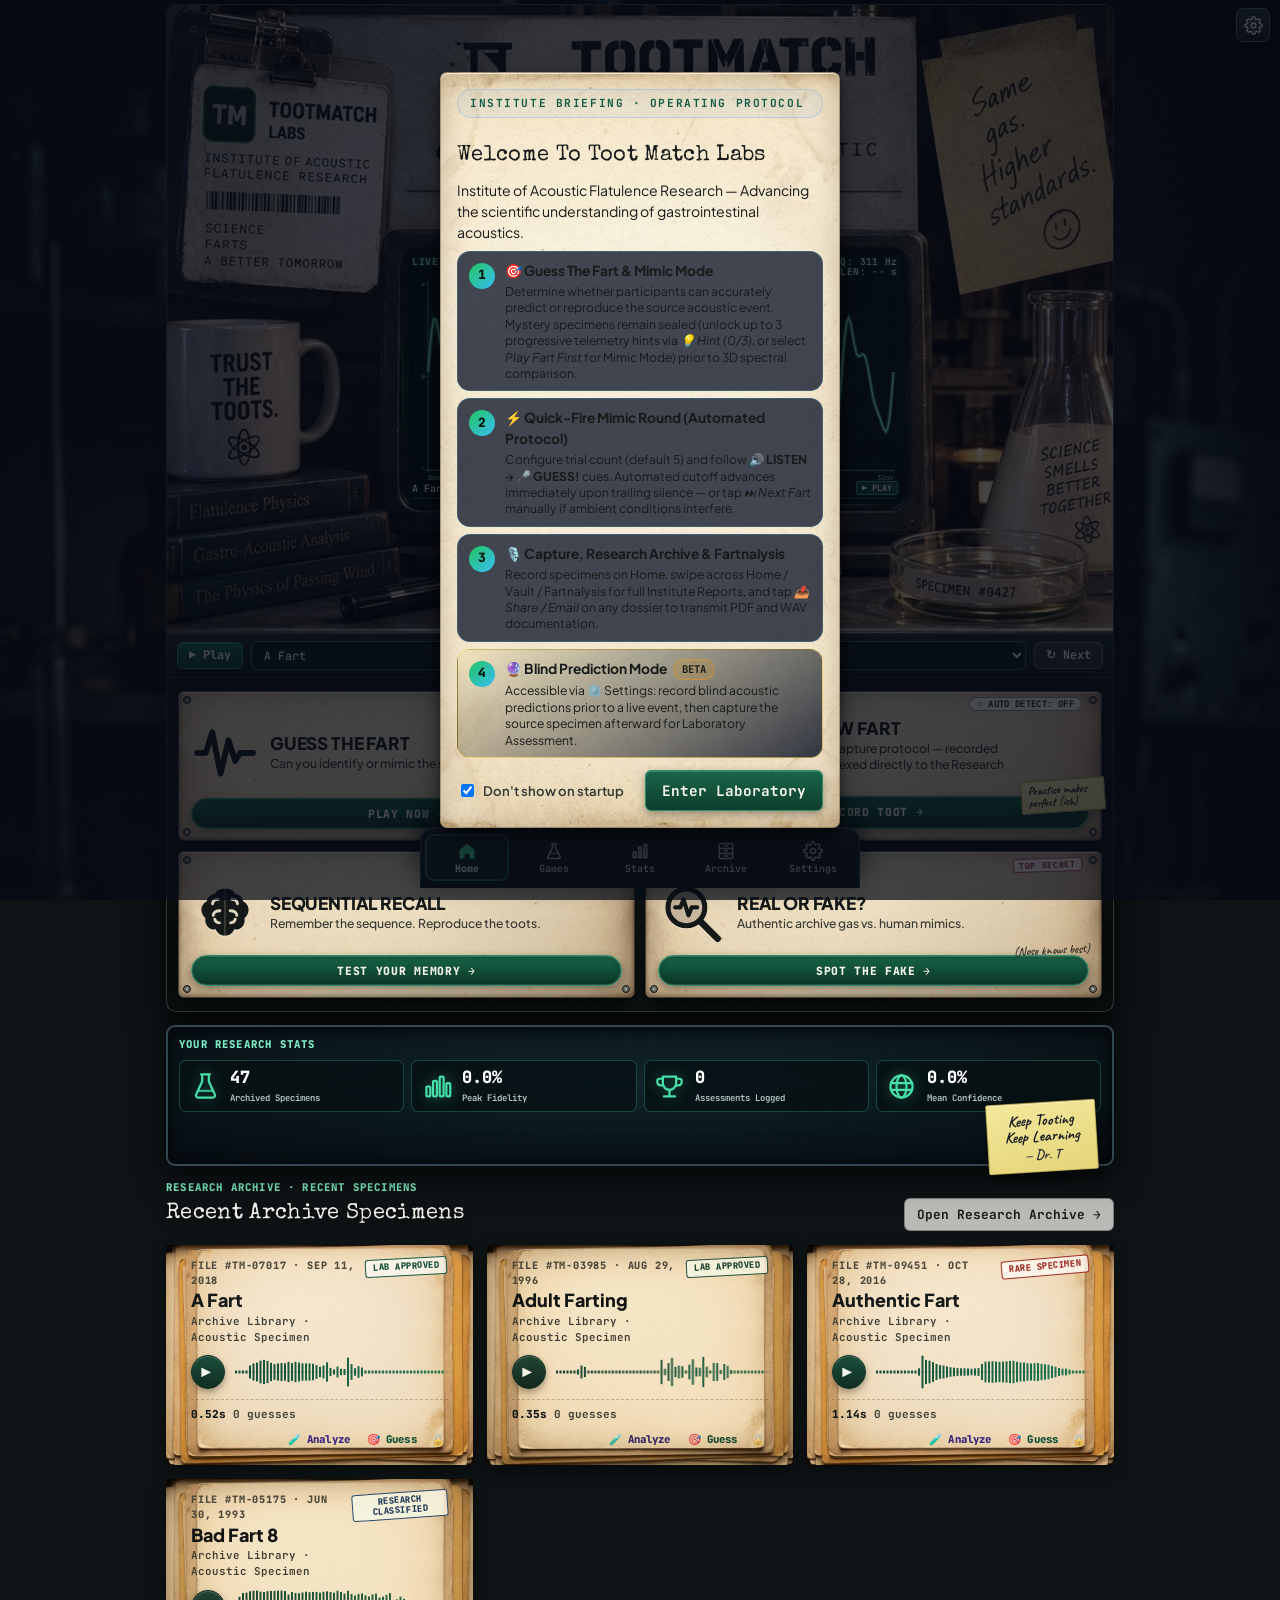
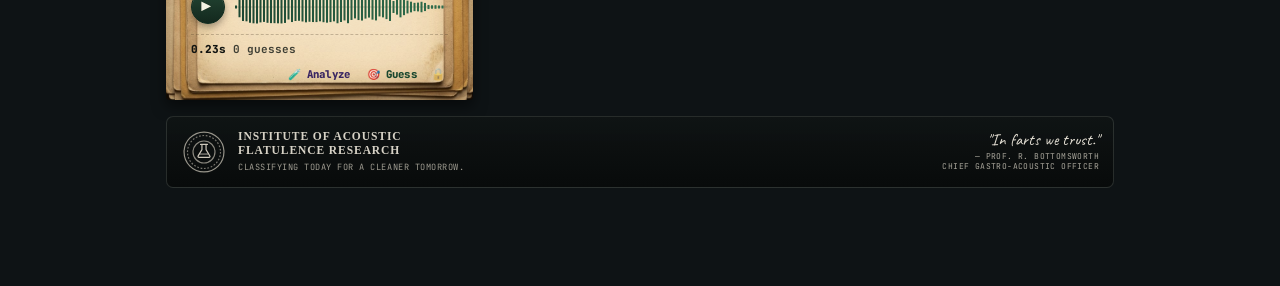
==== commit 8ac239f5: "mm" ====
--- a/labs/index.html
+++ b/labs/index.html
@@ -8,7 +8,7 @@
   <link rel="preconnect" href="https://fonts.gstatic.com" crossorigin />
   <link rel="stylesheet" href="https://fonts.googleapis.com/css2?family=Caveat:wght@600;700&family=JetBrains+Mono:wght@500;600;700;800&family=Plus+Jakarta+Sans:wght@400;500;600;700;800&family=Special+Elite&display=swap" />
   <link rel="stylesheet" href="css/labs.css?v=20261124o" />
-  <link rel="stylesheet" href="css/labs-dossier.css?v=20261126i" />
+  <link rel="stylesheet" href="css/labs-dossier.css?v=20261126k" />
   <script defer src="../js/dsp.js?v=20261124o"></script>
   <script defer src="../js/audioEngine.js?v=20261124o"></script>
   <script defer src="../js/storage.js?v=20261124o"></script>
@@ -19,7 +19,7 @@
   <script defer src="js/labsFartnalysis.js?v=20261126g"></script>
   <script defer src="js/labsPdfExport.js?v=20261124o"></script>
   <script defer src="js/labsSignalChain.js?v=20261126g"></script>
-  <script defer src="js/labsApp.js?v=20261126i"></script>
+  <script defer src="js/labsApp.js?v=20261126k"></script>
 </head>
 <body data-labs-view="home">
   <canvas id="result-confetti-canvas" class="labs-confetti-canvas" aria-hidden="true"></canvas>
@@ -554,7 +554,7 @@
 
           <div class="labs-vault-top-btns">
             <button type="button" id="btn-vault-select" class="labs-btn-ghost labs-btn-sm">☑️ Select</button>
-            <button type="button" id="btn-vault-megamix" class="labs-btn labs-btn-purple labs-btn-sm">🎛️ Analyze All (Megamix)</button>
+            <button type="button" id="btn-vault-megamix" class="labs-btn labs-btn-purple labs-btn-sm">🎛️ Megamix All</button>
             <button type="button" id="btn-vault-reseal" class="labs-btn-ghost labs-btn-sm" title="Close and re-open Vault airlock">🔒 Re-Seal</button>
           </div>
         </div>
@@ -685,85 +685,79 @@
       <!-- ==================== GAME SCREEN: GUESS & MIMIC MODES ==================== -->
       <section id="labs-view-guess" class="labs-view">
         <div id="guess-standard-pane">
-          <div class="labs-game-top-bar">
-            <div class="labs-game-mode-wrap">
-              <span id="guess-mode-pill" class="labs-mode-pill">🎯 GUESS THE FART · MYSTERY</span>
-              <button type="button" id="btn-guess-reset-blind" class="labs-link-chip hidden">🔒 Back to Mystery</button>
-            </div>
-          </div>
-
-          <!-- Compact Mystery Clue Bar (Hides waveform & duration until reveal) -->
-          <section class="labs-glass-card labs-clue-bar" id="guess-clue-bar">
-            <div id="guess-empty-target" class="labs-clue-empty hidden">
-              <span>No saved farts yet — head to <strong>Home</strong> and tap <strong>Record New Fart</strong>!</span>
-            </div>
-
-            <div id="guess-loaded-pane">
-              <div class="labs-clue-head">
-                <div class="labs-clue-info">
-                  <div class="labs-clue-title-row">
-                    <span id="guess-clue-icon" aria-hidden="true">🔒</span>
-                    <h2 id="guess-target-name" class="labs-clue-name">No Fart Selected</h2>
-                    <span id="guess-target-dur" class="labs-chip labs-chip-green hidden">0.00s</span>
+          <div class="labs-dossier-page-stack labs-guess-dossier-sheet">
+            <div class="labs-guess-sheet-header">
+              <div class="labs-game-mode-wrap">
+                <span id="guess-mode-pill" class="labs-mode-pill">🎯 GUESS THE FART · MYSTERY</span>
+                <button type="button" id="btn-guess-reset-blind" class="labs-link-chip hidden">🔒 Back to Mystery</button>
+              </div>
+              <button type="button" id="btn-guess-toggle-picker" class="labs-btn-ghost labs-btn-xs" aria-expanded="false">▾ Pick</button>
+            </div>
+
+            <!-- Integrated Mystery File Header -->
+            <section class="labs-glass-card labs-clue-bar" id="guess-clue-bar">
+              <div id="guess-empty-target" class="labs-clue-empty hidden">
+                <span>No saved farts yet — head to <strong>Home</strong> and tap <strong>Record New Fart</strong>!</span>
+              </div>
+
+              <div id="guess-loaded-pane">
+                <div class="labs-clue-head">
+                  <div class="labs-clue-info">
+                    <div class="labs-clue-title-row">
+                      <span id="guess-clue-icon" aria-hidden="true">🔒</span>
+                      <h2 id="guess-target-name" class="labs-clue-name">Mystery Fart</h2>
+                      <span id="guess-target-dur" class="labs-chip labs-chip-green hidden">0.00s</span>
+                    </div>
+                    <div id="guess-target-meta" class="labs-clue-meta">Record your guess blind, or tap Play Fart First to mimic it</div>
                   </div>
-                  <div id="guess-target-meta" class="labs-clue-meta">Mystery audio hidden until reveal</div>
-                </div>
-                <div class="labs-clue-actions">
-                  <button type="button" id="btn-guess-toggle-picker" class="labs-btn-ghost labs-btn-xs" aria-expanded="false">▾ Pick</button>
-                </div>
-              </div>
-
-              <div id="guess-picker-drawer" class="labs-picker-drawer hidden">
-                <div id="guess-vault-strip" class="labs-vault-strip"></div>
-              </div>
-
-              <div id="guess-target-wave-wrap" class="labs-clue-wave-wrap hidden">
-                <canvas id="guess-target-wave" class="labs-wave-canvas"></canvas>
-                <div class="labs-clue-wave-btns">
-                  <button type="button" id="btn-guess-replay-wave" class="labs-btn-ghost labs-btn-xs">▶ Replay</button>
-                  <button type="button" id="btn-guess-analyze-orig" class="labs-btn-ghost labs-btn-xs">🧪 Analyze Fart</button>
-                </div>
-              </div>
-            </div>
-          </section>
-
-          <!-- Above-the-Fold Hero Actions -->
-          <section class="labs-glass-card labs-game-hero-card" id="guess-recorder-card">
-            <div id="guess-howto-line" class="labs-guess-howto">🎯 Blind Mystery: Record your guess (or tap 💡 Hint for clues) — or tap ▶ Play Fart First to hear &amp; mimic it.</div>
-
-            <div class="labs-game-hero-row">
-              <div class="labs-guess-split-control has-hint" id="guess-split-wrap">
+                </div>
+
+                <div id="guess-picker-drawer" class="labs-picker-drawer hidden">
+                  <div id="guess-vault-strip" class="labs-vault-strip"></div>
+                </div>
+
+                <div id="guess-target-wave-wrap" class="labs-clue-wave-wrap hidden">
+                  <canvas id="guess-target-wave" class="labs-wave-canvas"></canvas>
+                  <div class="labs-clue-wave-btns">
+                    <button type="button" id="btn-guess-replay-wave" class="labs-btn-ghost labs-btn-xs">▶ Replay</button>
+                    <button type="button" id="btn-guess-analyze-orig" class="labs-btn-ghost labs-btn-xs">🧪 Analyze Fart</button>
+                  </div>
+                </div>
+              </div>
+            </section>
+
+            <!-- Unified Side-by-Side Guess & Mimic Action Zone -->
+            <section class="labs-glass-card labs-game-hero-card" id="guess-recorder-card">
+              <div class="labs-game-hero-row">
                 <button type="button" id="btn-guess-rec" class="labs-game-primary-btn">
                   <span id="guess-rec-icon" class="labs-game-btn-icon">🎤</span>
                   <span class="labs-game-btn-copy">
                     <strong id="guess-rec-label">Guess The Fart</strong>
-                    <small id="guess-rec-sub">Record your blind guess</small>
+                    <small id="guess-rec-sub">Record blind guess</small>
                   </span>
                 </button>
-                <button type="button" id="btn-guess-hint" class="labs-guess-hint-segment" title="Unlock a mystery clue">
-                  <span class="labs-hint-seg-ico" aria-hidden="true">💡</span>
-                  <strong id="guess-hint-btn-lbl">Hint (0/3)</strong>
-                  <small id="guess-hint-status">Next: Name</small>
+                <button type="button" id="btn-guess-play-first" class="labs-game-playfirst-btn">
+                  <span id="guess-playfirst-icon">▶</span>
+                  <strong id="guess-playfirst-label">Play Fart First</strong>
+                  <small id="guess-playfirst-sub">Mimic Mode</small>
                 </button>
-              </div>
-              <button type="button" id="btn-guess-play-first" class="labs-game-playfirst-btn">
-                <span id="guess-playfirst-icon">▶</span>
-                <strong id="guess-playfirst-label">Play Fart First</strong>
-                <small id="guess-playfirst-sub">Mimic Mode</small>
-              </button>
-              <button type="button" id="btn-guess-score-now" class="labs-game-scorenow-btn hidden">
-                <span id="guess-scorenow-icon">🔊</span>
-                <strong id="guess-scorenow-label">Score Now</strong>
-                <small id="guess-scorenow-sub">Reveal &amp; score</small>
-              </button>
-            </div>
-
-            <div id="guess-hints-tray" class="labs-hints-tray hidden" aria-live="polite"></div>
-
-            <button type="button" id="btn-guess-next-after" class="labs-btn labs-btn-emerald labs-btn-lg labs-guess-next-under hidden">🎲 Next Mystery Fart →</button>
-
-            <div id="guess-rec-status" class="labs-game-status hidden"></div>
-            <canvas id="guess-live-wave" class="labs-live-wave hidden"></canvas>
+                <button type="button" id="btn-guess-score-now" class="labs-game-scorenow-btn hidden">
+                  <span id="guess-scorenow-icon">🔊</span>
+                  <strong id="guess-scorenow-label">Score Now</strong>
+                  <small id="guess-scorenow-sub">Reveal &amp; score</small>
+                </button>
+              </div>
+
+              <button type="button" id="btn-guess-next-after" class="labs-btn labs-btn-emerald labs-btn-lg labs-guess-next-under hidden">🎲 Next Mystery Fart →</button>
+
+              <div id="guess-hint-row" class="labs-guess-hint-strip">
+                <button type="button" id="btn-guess-hint" class="labs-guess-hint-pill" title="Unlock a mystery clue">💡 Hint (0/3)</button>
+                <span id="guess-hint-status" class="labs-guess-hint-note">Next clue: Specimen Name</span>
+              </div>
+              <div id="guess-hints-tray" class="labs-hints-tray hidden" aria-live="polite"></div>
+
+              <div id="guess-rec-status" class="labs-game-status hidden"></div>
+              <canvas id="guess-live-wave" class="labs-live-wave hidden"></canvas>
 
             <div id="guess-reveal-banner" class="labs-reveal-banner hidden" role="status" aria-live="polite">
               <div class="labs-reveal-head">
@@ -920,6 +914,7 @@
               <button type="button" id="btn-res-share" class="labs-btn-ghost labs-btn-sm">📤 Share / Email</button>
             </div>
           </section>
+          </div><!-- /.labs-guess-dossier-sheet -->
 
           <div class="labs-guess-footer-links">
             <button type="button" id="btn-guess-toggle-history" class="labs-quiet-link-btn hidden">🏆 Past Vault Standings</button>
--- a/labs/css/labs-dossier.css
+++ b/labs/css/labs-dossier.css
@@ -80,6 +80,17 @@
   pointer-events: none;
 }
 
+body:not([data-labs-view="home"])::before {
+  background-image:
+    radial-gradient(ellipse at 50% 34%, rgba(8, 12, 13, 0.16) 0%, rgba(4, 7, 8, 0.56) 100%),
+    url('../assets/theme/lab-dossier-backdrop.jpg?v=20261126j');
+  background-position: center center;
+}
+
+.labs-view {
+  overflow: visible !important;
+}
+
 .labs-shell {
   position: relative;
   z-index: 1;
@@ -93,17 +104,18 @@
 /* ==================== TOPBAR: UNIFIED PARCHMENT MASTHEAD / FLOATING GEAR ON HOME ==================== */
 .labs-topbar {
   position: relative;
-  background-color: #e6dfd0;
+  background-color: #e6dcc4;
   background-image:
-    linear-gradient(180deg, rgba(242, 236, 222, 0.56) 0%, rgba(214, 202, 178, 0.64) 100%),
-    url('../assets/theme/paper-plate-tex.jpg');
+    linear-gradient(180deg, rgba(246, 239, 222, 0.14) 0%, rgba(214, 200, 170, 0.24) 100%),
+    url('../assets/theme/dossier-paper-aged.jpg?v=20261126j');
   background-size: cover;
+  background-position: center;
   border: 1.5px solid #594b36;
   border-radius: 7px;
   box-shadow:
     0 10px 24px rgba(0, 0, 0, 0.52),
-    inset 0 1px 0 rgba(255, 255, 255, 0.68),
-    inset 0 0 18px rgba(68, 52, 28, 0.24);
+    inset 0 1px 0 rgba(255, 255, 255, 0.62),
+    inset 0 0 22px rgba(68, 48, 22, 0.28);
   backdrop-filter: none !important;
   -webkit-backdrop-filter: none !important;
   padding: 8px 11px;
@@ -112,7 +124,8 @@
 }
 
 body[data-labs-view="vault"] .labs-topbar,
-body[data-labs-view="fartnalysis"] .labs-topbar {
+body[data-labs-view="fartnalysis"] .labs-topbar,
+body[data-labs-view="guess"] .labs-topbar {
   border-radius: 7px 7px 0 0;
   margin-bottom: 0;
   border-bottom: 1.5px solid rgba(58, 46, 30, 0.36);
@@ -127,8 +140,16 @@
 }
 
 body[data-labs-view="vault"] #labs-view-vault > .labs-vault-dossier-head {
+  margin-bottom: 0 !important;
   border-top: none !important;
-  border-radius: 0 0 8px 8px !important;
+  border-radius: 0 !important;
+  border-left: 2px solid #493822 !important;
+  border-right: 2px solid #493822 !important;
+  border-bottom: 1.5px dashed rgba(68, 52, 28, 0.45) !important;
+  box-shadow:
+    inset 0 0 24px rgba(68, 44, 16, 0.22),
+    inset 5px 0 12px rgba(48, 30, 12, 0.28),
+    inset -5px 0 12px rgba(46, 28, 10, 0.28) !important;
 }
 
 body[data-labs-view="home"] .labs-topbar {
@@ -304,8 +325,10 @@
 }
 
 .labs-settings-menu {
-  background-color: #ebe4d4;
-  background-image: url('../assets/theme/paper-plate-tex.jpg');
+  background-color: #ebe2ce;
+  background-image:
+    linear-gradient(178deg, rgba(245, 238, 222, 0.14) 0%, rgba(216, 202, 172, 0.22) 100%),
+    url('../assets/theme/dossier-paper-aged.jpg?v=20261126j');
   background-size: cover;
   border: 1.5px solid #5c4e38;
   border-radius: 8px;
@@ -561,10 +584,10 @@
 .labs-reveal-card,
 .labs-share-verdict-card,
 .labs-report-signature {
-  background-color: #e6dfd0;
+  background-color: #e6dcc4;
   background-image:
-    linear-gradient(178deg, rgba(242, 235, 218, 0.42) 0%, rgba(214, 201, 174, 0.56) 100%),
-    url('../assets/theme/paper-plate-tex.jpg');
+    linear-gradient(178deg, rgba(246, 239, 222, 0.12) 0%, rgba(214, 198, 168, 0.22) 100%),
+    url('../assets/theme/dossier-paper-aged.jpg?v=20261126j');
   background-size: 100% 100%, cover;
   background-position: center;
   border: 1.5px solid var(--paper-border);
@@ -573,7 +596,7 @@
     0 12px 26px rgba(0, 0, 0, 0.52),
     0 2px 6px rgba(0, 0, 0, 0.34),
     inset 0 1px 0 var(--paper-edge),
-    inset 0 0 22px rgba(84, 66, 38, 0.16);
+    inset 0 0 26px rgba(68, 48, 20, 0.26);
   backdrop-filter: none;
   -webkit-backdrop-filter: none;
   color: var(--ink);
@@ -663,7 +686,7 @@
 }
 
 .labs-vault-fig {
-  width: 104px;
+  width: 102px;
   flex-shrink: 0;
   margin-top: -2px;
 }
@@ -673,9 +696,22 @@
   height: auto;
   display: block;
   mix-blend-mode: multiply;
-  opacity: 0.9;
-  border-radius: 4px;
+  filter: contrast(1.28) brightness(1.08) sepia(0.14);
+  opacity: 0.88;
   pointer-events: none;
+}
+
+.labs-vault-top-btns {
+  display: grid !important;
+  grid-template-columns: auto minmax(0, 1fr) auto !important;
+  gap: 6px !important;
+  align-items: center;
+}
+
+.labs-vault-top-btns button {
+  white-space: nowrap;
+  justify-content: center;
+  padding-inline: 10px !important;
 }
 
 .labs-vault-folder-row {
@@ -757,17 +793,43 @@
   display: flex;
   align-items: flex-start;
   position: relative;
+  isolation: isolate;
   width: 100%;
+}
+
+.labs-fn-dossier-wrap::before,
+.labs-fn-dossier-wrap::after {
+  content: "";
+  position: absolute;
+  inset: 3px 26px -5px -3px;
+  border-radius: 3px 3px 8px 8px;
+  border: 1.5px solid #594426;
+  background-color: #d7c7a6;
+  background-image: url('../assets/theme/dossier-paper-aged.jpg?v=20261126j');
+  background-size: cover;
+  pointer-events: none;
+  z-index: 0;
+}
+
+.labs-fn-dossier-wrap::before {
+  transform: rotate(-0.85deg) translate(-3px, 3px);
+  box-shadow: 0 10px 24px rgba(0, 0, 0, 0.46);
+}
+
+.labs-fn-dossier-wrap::after {
+  transform: rotate(0.7deg) translate(2px, 5px);
+  opacity: 0.92;
 }
 
 .labs-fn-dossier-sheet {
   flex: 1;
   min-width: 0;
   position: relative;
-  background-color: #e2d9c5;
+  z-index: 2;
+  background-color: #e4dac2;
   background-image:
-    linear-gradient(180deg, rgba(246, 239, 224, 0.48) 0%, rgba(220, 206, 178, 0.68) 100%),
-    url('../assets/theme/paper-plate-tex.jpg');
+    linear-gradient(180deg, rgba(246, 239, 224, 0.14) 0%, rgba(218, 202, 172, 0.24) 100%),
+    url('../assets/theme/dossier-paper-aged.jpg?v=20261126j');
   background-size: cover;
   border: 2px solid #493822;
   border-top: none;
@@ -777,9 +839,7 @@
     inset 6px 0 14px rgba(48, 30, 12, 0.42),
     inset -6px 0 14px rgba(46, 28, 10, 0.42),
     inset 0 -14px 28px rgba(52, 34, 14, 0.34),
-    -4px 4px 0 -1px #c8b694,
-    -4px 4px 0 0.5px #4e3b24,
-    0 18px 42px rgba(0, 0, 0, 0.76);
+    0 18px 42px rgba(0, 0, 0, 0.72);
   color: var(--ink);
 }
 
@@ -1637,9 +1697,9 @@
     radial-gradient(circle at calc(100% - 8px) 8px, #b4b9b5 0 1.4px, #585d5a 1.8px 3px, #1d211f 3.5px, transparent 4.3px),
     radial-gradient(circle at 8px calc(100% - 8px), #b4b9b5 0 1.4px, #585d5a 1.8px 3px, #1d211f 3.5px, transparent 4.3px),
     radial-gradient(circle at calc(100% - 8px) calc(100% - 8px), #b4b9b5 0 1.4px, #585d5a 1.8px 3px, #1d211f 3.5px, transparent 4.3px),
-    linear-gradient(132deg, rgba(255, 255, 255, 0.16) 0%, transparent 46%, rgba(36, 26, 14, 0.14) 100%),
-    linear-gradient(178deg, rgba(236, 229, 211, 0.52) 0%, rgba(196, 182, 152, 0.72) 100%),
-    url('../assets/theme/paper-plate-tex.jpg') !important;
+    linear-gradient(132deg, rgba(255, 255, 255, 0.1) 0%, transparent 46%, rgba(36, 26, 14, 0.14) 100%),
+    linear-gradient(178deg, rgba(244, 236, 218, 0.12) 0%, rgba(210, 194, 164, 0.22) 100%),
+    url('../assets/theme/dossier-card-stack.jpg?v=20261126j') !important;
   background-size: auto, auto, auto, auto, 100% 100%, 100% 100%, cover !important;
   background-position: center !important;
   padding: 25px 12px 11px !important;
@@ -4597,71 +4657,174 @@
   font-weight: 600;
 }
 
-.labs-vault-grid {
+/* Continuous Weathered Filing Chamber Joined to Vault Header */
+#vault-chamber.labs-vault-chamber {
+  position: relative;
+  isolation: isolate;
+  overflow: visible !important;
+  background-color: #5b4931 !important;
+  background-image:
+    linear-gradient(180deg, rgba(58, 43, 24, 0.72) 0%, rgba(38, 28, 16, 0.82) 100%),
+    url('../assets/theme/dossier-paper-aged.jpg?v=20261126k') !important;
+  background-size: cover !important;
+  border: 2px solid #493822 !important;
+  border-top: none !important;
+  border-radius: 0 0 8px 8px !important;
+  padding: 9px 7px 12px !important;
+  box-shadow:
+    inset 0 8px 18px rgba(0, 0, 0, 0.36),
+    0 18px 36px rgba(0, 0, 0, 0.64) !important;
+}
+
+#vault-grid.labs-vault-grid {
+  display: flex !important;
+  flex-direction: column !important;
+  gap: 9px !important;
+  padding: 0 !important;
+}
+
+.labs-vault-group {
+  display: flex !important;
+  flex-direction: column !important;
+  gap: 7px !important;
+  margin-bottom: 2px !important;
+}
+
+.labs-vault-group-head {
+  display: flex !important;
+  align-items: center !important;
+  justify-content: space-between !important;
+  gap: 8px !important;
+  padding: 6px 10px !important;
+  border-radius: 5px !important;
+  background-color: #ebdfc4 !important;
+  background-image: linear-gradient(180deg, rgba(250, 244, 228, 0.94) 0%, rgba(226, 212, 180, 0.96) 100%) !important;
+  border: 1.5px solid #6b5637 !important;
+  border-left: 5px solid #145a41 !important;
+  box-shadow: 0 2px 6px rgba(0, 0, 0, 0.24) !important;
+}
+
+.labs-vault-group-guesses .labs-vault-group-head {
+  border-left-color: #a65211 !important;
+}
+
+.labs-vault-group-defaults .labs-vault-group-head {
+  border-left-color: #1d4f82 !important;
+}
+
+.labs-vault-group-title {
+  font-family: var(--font-mono) !important;
+  font-size: 0.78rem !important;
+  font-weight: 800 !important;
+  color: #141816 !important;
+}
+
+.labs-vault-group-sub {
+  font-size: 0.66rem !important;
+  font-weight: 600 !important;
+  color: #3d3e36 !important;
+}
+
+.labs-vault-group > .labs-vault-grid {
   display: grid !important;
   grid-template-columns: 1fr !important;
-  gap: 18px !important;
-  padding: 4px 3px 8px;
+  gap: 7px !important;
+  padding: 0 !important;
 }
 
 @media (min-width: 780px) {
-  .labs-vault-grid {
+  .labs-vault-group > .labs-vault-grid {
     grid-template-columns: repeat(2, minmax(0, 1fr)) !important;
-    gap: 20px 18px !important;
+    gap: 10px !important;
   }
 }
 
+/* Photographic Stacked Manila Sleeve Cards + Progressive Age Grime + Dusty Relic */
 .labs-vault-card {
   position: relative;
-  overflow: visible !important;
-  padding: 13px 13px 10px !important;
-  gap: 9px !important;
-  border-radius: 5px !important;
-  border: 1.5px solid #6f5a38 !important;
-  border-left: 5px solid #8a7046 !important;
-  background-color: #ece4d2 !important;
-  background-image:
-    linear-gradient(176deg, rgba(248, 243, 231, 0.62) 0%, rgba(226, 214, 188, 0.74) 100%),
-    url('../assets/theme/paper-plate-tex.jpg') !important;
-  background-size: 100% 100%, cover !important;
-  /* Multi-layer stacked manila file under-sheets peeking left, right, and bottom */
-  box-shadow:
-    -4px 3px 0 0 #d5c4a1,
-    -4px 3px 0 1.2px rgba(68, 52, 28, 0.6),
-    3px 5px 0 0 #c9b58d,
-    3px 5px 0 1.2px rgba(68, 52, 28, 0.56),
-    -1px 8px 0 -1px #bd9f73,
-    -1px 8px 0 0.5px rgba(62, 46, 24, 0.52),
-    0 12px 22px rgba(0, 0, 0, 0.45),
-    inset 0 1px 0 rgba(255, 255, 255, 0.68) !important;
+  overflow: hidden !important;
+  padding: 13px 25px 17px 25px !important;
+  gap: 7px !important;
+  border-radius: 4px !important;
+  border: none !important;
+  border-left: none !important;
+  background-color: #dfd0b0 !important;
+  background-image: url('../assets/theme/dossier-vault-sleeve.jpg?v=20261126k') !important;
+  background-size: 100% 100% !important;
+  background-position: center !important;
+  box-shadow: 0 5px 12px rgba(0, 0, 0, 0.44) !important;
   color: #161a18 !important;
   transition: transform 0.14s ease, box-shadow 0.14s ease;
 }
 
-/* Manila folder tab lip on top-right of each specimen sleeve */
 .labs-vault-card::before {
-  content: "";
-  position: absolute;
-  top: -7px;
-  right: 16px;
-  width: 68px;
-  height: 7px;
-  background: linear-gradient(180deg, #d8c7a3 0%, #c8b389 100%);
-  border: 1.5px solid #6f5a38;
-  border-bottom: none;
-  border-radius: 4px 4px 0 0;
-  pointer-events: none;
+  display: none !important;
+}
+
+/* Progressive Archive Age Grime (New -> Ancient) */
+.labs-vault-card[data-age-tier="1"] {
+  box-shadow:
+    inset 0 0 20px rgba(84, 56, 22, 0.16),
+    0 5px 12px rgba(0, 0, 0, 0.44) !important;
+}
+
+.labs-vault-card[data-age-tier="2"] {
+  filter: sepia(0.14) brightness(0.97);
+  box-shadow:
+    inset 0 0 28px rgba(76, 46, 16, 0.26),
+    0 5px 12px rgba(0, 0, 0, 0.46) !important;
+}
+
+.labs-vault-card[data-age-tier="3"] {
+  filter: sepia(0.24) brightness(0.94) contrast(1.03);
+  box-shadow:
+    inset 0 0 36px rgba(66, 38, 12, 0.36),
+    0 6px 14px rgba(0, 0, 0, 0.5) !important;
+}
+
+.labs-vault-card[data-age-tier="4"] {
+  filter: sepia(0.32) brightness(0.91) contrast(1.04);
+  box-shadow:
+    inset 0 0 42px rgba(58, 32, 10, 0.44),
+    0 6px 15px rgba(0, 0, 0, 0.52) !important;
+}
+
+/* Oldest Archived Specimen: Dusty Photographic Surface + Top-Edge Dust Haze */
+.labs-vault-card[data-oldest="true"] {
+  padding: 15px 18px 18px 18px !important;
+  background-image:
+    linear-gradient(180deg, rgba(148, 134, 114, 0.22) 0%, rgba(120, 106, 86, 0.06) 24%, transparent 45%),
+    url('../assets/theme/dossier-vault-dusty.jpg?v=20261126k') !important;
+  background-size: 100% 100%, 100% 100% !important;
+  filter: sepia(0.22) contrast(1.05) brightness(0.95);
+  box-shadow:
+    inset 0 10px 20px rgba(96, 86, 70, 0.28),
+    inset 0 0 34px rgba(56, 36, 14, 0.36),
+    0 7px 16px rgba(0, 0, 0, 0.54) !important;
+}
+
+.labs-vc-oldest-tag {
+  display: inline-flex;
+  align-items: center;
+  gap: 3px;
+  font-family: var(--font-mono);
+  font-size: 0.54rem;
+  font-weight: 800;
+  letter-spacing: 0.05em;
+  color: #5c2a0c;
+  background: rgba(235, 218, 186, 0.85);
+  border: 1px solid rgba(112, 68, 28, 0.5);
+  border-radius: 3px;
+  padding: 1px 5px;
 }
 
 .labs-vault-card:hover {
   transform: translateY(-2px);
-  border-color: #3f311d !important;
 }
 
 .labs-vault-card.is-selected {
   outline: 2.5px solid #145a41;
-  outline-offset: 2px;
-  background-color: #e3efe7 !important;
+  outline-offset: -2px;
 }
 
 .labs-vc-sleeve-top {
@@ -4856,48 +5019,38 @@
   margin-left: auto;
 }
 
-.labs-vc-ico-btn {
+.labs-vc-ink-act {
   display: inline-flex;
   align-items: center;
   gap: 3px;
-  padding: 4px 8px;
-  border-radius: 5px;
-  border: 1px solid rgba(58, 48, 34, 0.38);
-  background: rgba(252, 249, 242, 0.88);
-  color: #161a18;
-  font-family: var(--font-mono);
-  font-size: 0.66rem;
+  padding: 2px 6px;
+  border: none !important;
+  border-radius: 3px;
+  background: transparent !important;
+  color: #203229;
+  font-family: var(--font-mono);
+  font-size: 0.67rem;
   font-weight: 800;
+  letter-spacing: 0.01em;
   cursor: pointer;
 }
 
-.labs-vc-ico-btn:hover {
-  background: #f3ecda;
-  border-color: #145a41;
-}
-
-.labs-vc-ico-btn.vc-analyze {
-  background: #eee7fa;
-  border-color: #5b38a6;
-  color: #2f1863;
-}
-
-.labs-vc-ico-btn.vc-guess,
-.labs-vc-ico-btn.vc-compare {
-  background: #d7efe2;
-  border-color: #156e47;
-  color: #0b472b;
-}
-
-.labs-vc-ico-btn.is-del {
-  background: #fbe1de;
-  border-color: #a6261d;
-  color: #821710;
-  padding: 4px 7px;
-}
-
-.labs-vc-ico-btn.is-del:hover {
-  background: #f5cbc6;
+.labs-vc-ink-act:hover {
+  background: rgba(58, 46, 28, 0.1) !important;
+  text-decoration: underline;
+}
+
+.labs-vc-ink-act.vc-analyze {
+  color: #3b237a;
+}
+
+.labs-vc-ink-act.vc-guess,
+.labs-vc-ink-act.vc-compare {
+  color: #0e4f33;
+}
+
+.labs-vc-ink-act.is-del {
+  color: #931d15;
 }
 
 .labs-vc-lock-pip {
@@ -5065,16 +5218,101 @@
   color: #161a18 !important;
 }
 
-/* ==================== GUESS THE FART DOSSIER, SPLIT HINT & SCORE DIAL ==================== */
-#guess-clue-bar,
-#guess-recorder-card,
-#guess-inline-results,
-#guess-leaderboard-wrap {
+/* ==================== MULTI-PAGE STACKED DOSSIER PAGES & UNIFIED GUESS DOSSIER ==================== */
+.labs-dossier-page-stack,
+.labs-detail-hero,
+.labs-rf-dossier-head,
+.labs-rf-dossier-card,
+#seq-setup-card,
+#qf-setup-card {
+  position: relative;
+  isolation: isolate;
+  overflow: visible !important;
+}
+
+.labs-dossier-page-stack::before,
+.labs-dossier-page-stack::after,
+.labs-detail-hero::before,
+.labs-detail-hero::after,
+.labs-rf-dossier-card::before,
+.labs-rf-dossier-card::after,
+#seq-setup-card::before,
+#seq-setup-card::after,
+#qf-setup-card::before,
+#qf-setup-card::after {
+  content: "";
+  position: absolute;
+  inset: 2px -3px -5px -3px;
+  border-radius: 5px;
+  border: 1.5px solid #594426;
+  background-color: #d6c5a3;
+  background-image: url('../assets/theme/dossier-paper-aged.jpg?v=20261126k');
+  background-size: cover;
+  pointer-events: none;
+  z-index: -1;
+}
+
+.labs-dossier-page-stack::before,
+.labs-detail-hero::before,
+.labs-rf-dossier-card::before,
+#seq-setup-card::before,
+#qf-setup-card::before {
+  transform: rotate(-1.05deg) translate(-2px, 3px);
+  box-shadow: 0 10px 22px rgba(0, 0, 0, 0.45);
+}
+
+.labs-dossier-page-stack::after,
+.labs-detail-hero::after,
+.labs-rf-dossier-card::after,
+#seq-setup-card::after,
+#qf-setup-card::after {
+  transform: rotate(0.85deg) translate(2px, 5px);
+  box-shadow: 0 14px 28px rgba(0, 0, 0, 0.36);
+}
+
+/* Unified Guess The Fart Dossier Sheet */
+.labs-guess-dossier-sheet {
+  background-color: #e6dcc4;
+  background-image:
+    linear-gradient(178deg, rgba(246, 239, 222, 0.14) 0%, rgba(214, 198, 168, 0.24) 100%),
+    url('../assets/theme/dossier-paper-aged.jpg?v=20261126j');
+  background-size: 100% 100%, cover;
+  background-position: center;
+  border: 2px solid #493822;
+  border-top: none;
+  border-radius: 0 0 7px 7px;
   box-shadow:
-    -3px 3px 0 0 #d5c4a1,
-    -3px 3px 0 1px rgba(68, 52, 28, 0.55),
-    0 12px 26px rgba(0, 0, 0, 0.5),
-    inset 0 1px 0 rgba(255, 255, 255, 0.72) !important;
+    inset 0 0 34px rgba(68, 44, 16, 0.32),
+    inset 5px 0 12px rgba(48, 30, 12, 0.36),
+    inset -5px 0 12px rgba(46, 28, 10, 0.36),
+    0 18px 40px rgba(0, 0, 0, 0.68);
+  color: var(--ink);
+  margin-bottom: 12px;
+}
+
+.labs-guess-sheet-header {
+  display: flex;
+  align-items: center;
+  justify-content: space-between;
+  gap: 8px;
+  padding: 10px 13px 8px;
+  border-bottom: 1px dashed rgba(68, 54, 34, 0.34);
+  flex-wrap: wrap;
+}
+
+.labs-guess-dossier-sheet > .labs-glass-card {
+  background: transparent !important;
+  background-image: none !important;
+  border: none !important;
+  border-radius: 0 !important;
+  box-shadow: none !important;
+  margin: 0 !important;
+  padding: 11px 13px !important;
+}
+
+.labs-guess-dossier-sheet > #guess-recorder-card,
+.labs-guess-dossier-sheet > #guess-inline-results {
+  border-top: 1.5px solid rgba(58, 46, 30, 0.28) !important;
 }
 
 #guess-mode-pill {
@@ -5090,9 +5328,10 @@
   color: #0c2e52 !important;
 }
 
-#btn-guess-reset-blind {
-  background: rgba(250, 246, 236, 0.96) !important;
-  border: 1.5px solid rgba(58, 48, 34, 0.52) !important;
+#btn-guess-reset-blind,
+#btn-guess-toggle-picker {
+  background: rgba(250, 246, 236, 0.94) !important;
+  border: 1.5px solid rgba(58, 48, 34, 0.5) !important;
   color: #161a18 !important;
   font-weight: 800 !important;
 }
@@ -5101,7 +5340,7 @@
 .labs-clue-name {
   color: #141816 !important;
   font-family: var(--font-display) !important;
-  font-size: 1.18rem !important;
+  font-size: 1.24rem !important;
   font-weight: 800 !important;
 }
 
@@ -5109,123 +5348,131 @@
 .labs-clue-meta {
   color: #2f3530 !important;
   font-weight: 600 !important;
-}
-
-.labs-guess-howto {
-  background: rgba(250, 246, 236, 0.94);
-  border: 1px solid rgba(58, 48, 34, 0.34);
-  border-left: 4px solid #145a41;
-  border-radius: 6px;
-  padding: 7px 10px;
-  font-size: 0.78rem;
-  font-weight: 600;
-  line-height: 1.35;
-  color: #181d1a;
-}
-
+  white-space: normal !important;
+}
+
+/* Always Side-by-Side Primary Guess & Play Fart First Buttons */
 .labs-game-hero-row {
   display: grid !important;
-  grid-template-columns: minmax(0, 1.85fr) minmax(0, 1fr) !important;
-  gap: 9px !important;
+  grid-template-columns: minmax(0, 1.32fr) minmax(0, 1fr) !important;
+  gap: 8px !important;
   align-items: stretch;
 }
 
-@media (max-width: 520px) {
-  .labs-game-hero-row {
-    grid-template-columns: 1fr !important;
-  }
-}
-
-/* Unified Guess + Hint Split Button Control */
-.labs-guess-split-control {
-  display: flex;
-  align-items: stretch;
-  border-radius: 9px;
-  overflow: hidden;
-  border: 2px solid #0e402d;
-  box-shadow: 0 6px 14px rgba(0, 0, 0, 0.28);
-  background: #0f4430;
-}
-
-.labs-guess-split-control #btn-guess-rec {
-  flex: 1 1 auto;
-  min-width: 0;
+#btn-guess-rec {
   min-height: 70px !important;
-  border: none !important;
-  border-radius: 0 !important;
-  box-shadow: none !important;
-  background: linear-gradient(180deg, #1a6e4f 0%, #0f4430 100%) !important;
+  border-radius: 8px !important;
+  border: 2px solid #0d3b29 !important;
+  background: linear-gradient(180deg, #1b7050 0%, #0f4430 100%) !important;
   color: #ffffff !important;
-  padding: 10px 12px !important;
-}
-
-.labs-guess-split-control #btn-guess-rec.is-mimic {
-  background: linear-gradient(180deg, #244f82 0%, #163356 100%) !important;
-}
-
-.labs-guess-split-control #btn-guess-rec.recording {
+  padding: 10px 11px !important;
+  box-shadow: 0 5px 12px rgba(0, 0, 0, 0.28), inset 0 1px 0 rgba(255, 255, 255, 0.2) !important;
+}
+
+#btn-guess-rec.is-mimic {
+  border-color: #153459 !important;
+  background: linear-gradient(180deg, #245082 0%, #153459 100%) !important;
+}
+
+#btn-guess-rec.recording {
+  border-color: #7c1811 !important;
   background: linear-gradient(180deg, #cf3529 0%, #991f16 100%) !important;
 }
 
-.labs-guess-split-control #btn-guess-rec .labs-game-btn-copy strong {
+#btn-guess-rec .labs-game-btn-copy strong {
   color: #ffffff !important;
-  font-size: 0.96rem;
-}
-
-.labs-guess-split-control #btn-guess-rec .labs-game-btn-copy small {
+  font-size: clamp(0.86rem, 3.2vw, 0.98rem);
+}
+
+#btn-guess-rec .labs-game-btn-copy small {
   color: rgba(255, 255, 255, 0.9) !important;
-  font-size: 0.7rem;
-}
-
-.labs-guess-hint-segment {
-  flex: 0 0 auto;
-  min-width: 96px;
-  border: none !important;
-  border-left: 2px solid rgba(58, 40, 12, 0.48) !important;
-  border-radius: 0 !important;
-  background: linear-gradient(180deg, #f6e3a2 0%, #e7cc72 100%) !important;
-  color: #2f1b00 !important;
-  padding: 7px 10px;
-  display: flex;
-  flex-direction: column;
-  align-items: center;
+  font-size: 0.68rem;
+}
+
+#btn-guess-play-first,
+.labs-game-playfirst-btn {
+  min-height: 70px !important;
+  border-radius: 8px !important;
+  background: linear-gradient(180deg, #1d4466 0%, #112b42 100%) !important;
+  border: 2px solid #0d2336 !important;
+  color: #ffffff !important;
+  padding: 9px 8px !important;
+  box-shadow: 0 5px 12px rgba(0, 0, 0, 0.24), inset 0 1px 0 rgba(255, 255, 255, 0.18) !important;
+}
+
+#btn-guess-play-first:hover:not(:disabled),
+.labs-game-playfirst-btn:hover:not(:disabled) {
+  background: linear-gradient(180deg, #23537d 0%, #153654 100%) !important;
+  border-color: #2f6c9e !important;
+}
+
+#btn-guess-play-first.is-active,
+.labs-game-playfirst-btn.is-active {
+  background: linear-gradient(180deg, #21517a 0%, #153654 100%) !important;
+  border-color: #3678ad !important;
+}
+
+#btn-guess-play-first strong,
+.labs-game-playfirst-btn strong {
+  color: #ffffff !important;
+  font-size: clamp(0.78rem, 2.9vw, 0.88rem) !important;
+}
+
+#btn-guess-play-first small,
+.labs-game-playfirst-btn small {
+  color: #cfe8ff !important;
+  font-size: 0.66rem !important;
+  font-weight: 700 !important;
+}
+
+.labs-guess-next-under {
+  width: 100%;
   justify-content: center;
-  gap: 1px;
-  text-align: center;
-  cursor: pointer;
-  transition: filter 0.14s ease;
-}
-
-.labs-guess-hint-segment:hover:not(:disabled) {
-  filter: brightness(1.04);
-}
-
-.labs-guess-hint-segment:disabled {
-  background: #e5ddc7 !important;
-  color: #4b473b !important;
-  opacity: 0.82;
-  cursor: default;
-}
-
-.labs-hint-seg-ico {
-  font-size: 0.92rem;
-  line-height: 1;
-}
-
-.labs-guess-hint-segment strong {
+  font-family: var(--font-mono);
+  letter-spacing: 0.04em;
+  min-height: 44px;
+}
+
+/* Separate Compact Hint Strip Underneath Action Buttons */
+.labs-guess-hint-strip {
+  display: flex;
+  align-items: center;
+  gap: 9px;
+  flex-wrap: wrap;
+  padding-top: 2px;
+}
+
+.labs-guess-hint-pill {
+  border-radius: 6px;
+  border: 1.5px solid #8c6411;
+  background: linear-gradient(180deg, #f6e3a2 0%, #e7cc72 100%);
+  color: #2c1900;
   font-family: var(--font-mono);
   font-size: 0.74rem;
   font-weight: 800;
-  color: #2c1900 !important;
-  line-height: 1.1;
-}
-
-.labs-guess-hint-segment small {
-  font-family: var(--font-mono);
-  font-size: 0.59rem;
+  padding: 5px 11px;
+  cursor: pointer;
+  box-shadow: 0 2px 5px rgba(0, 0, 0, 0.16);
+}
+
+.labs-guess-hint-pill:hover:not(:disabled) {
+  filter: brightness(1.04);
+}
+
+.labs-guess-hint-pill:disabled {
+  background: #e3dac4;
+  border-color: rgba(68, 56, 38, 0.36);
+  color: #4f4b3e;
+  cursor: default;
+}
+
+.labs-guess-hint-note {
+  font-family: var(--font-mono);
+  font-size: 0.68rem;
   font-weight: 700;
-  color: #4c2f02 !important;
-  line-height: 1.1;
+  color: #373c36;
+  flex: 1;
+  min-width: 0;
 }
 
 #guess-hints-tray {
@@ -5242,50 +5489,6 @@
 
 #guess-hints-tray .labs-hint-chip strong {
   color: #0e4e35 !important;
-}
-
-/* Fix Unreadable Play Fart First / Replay Fart Button */
-#btn-guess-play-first,
-.labs-game-playfirst-btn {
-  min-height: 70px !important;
-  border-radius: 9px !important;
-  background: linear-gradient(180deg, #1d4466 0%, #112b42 100%) !important;
-  border: 2px solid #0d2336 !important;
-  color: #ffffff !important;
-  box-shadow: 0 5px 12px rgba(0, 0, 0, 0.24);
-}
-
-#btn-guess-play-first:hover:not(:disabled),
-.labs-game-playfirst-btn:hover:not(:disabled) {
-  background: linear-gradient(180deg, #23537d 0%, #153654 100%) !important;
-  border-color: #2f6c9e !important;
-}
-
-#btn-guess-play-first.is-active,
-.labs-game-playfirst-btn.is-active {
-  background: linear-gradient(180deg, #21517a 0%, #153654 100%) !important;
-  border-color: #3678ad !important;
-}
-
-#btn-guess-play-first strong,
-.labs-game-playfirst-btn strong {
-  color: #ffffff !important;
-  font-size: 0.86rem !important;
-}
-
-#btn-guess-play-first small,
-.labs-game-playfirst-btn small {
-  color: #cfe8ff !important;
-  font-size: 0.68rem !important;
-  font-weight: 700 !important;
-}
-
-.labs-guess-next-under {
-  width: 100%;
-  justify-content: center;
-  font-family: var(--font-mono);
-  letter-spacing: 0.04em;
-  min-height: 44px;
 }
 
 /* High-Contrast Score Dial & Result Card Elements */
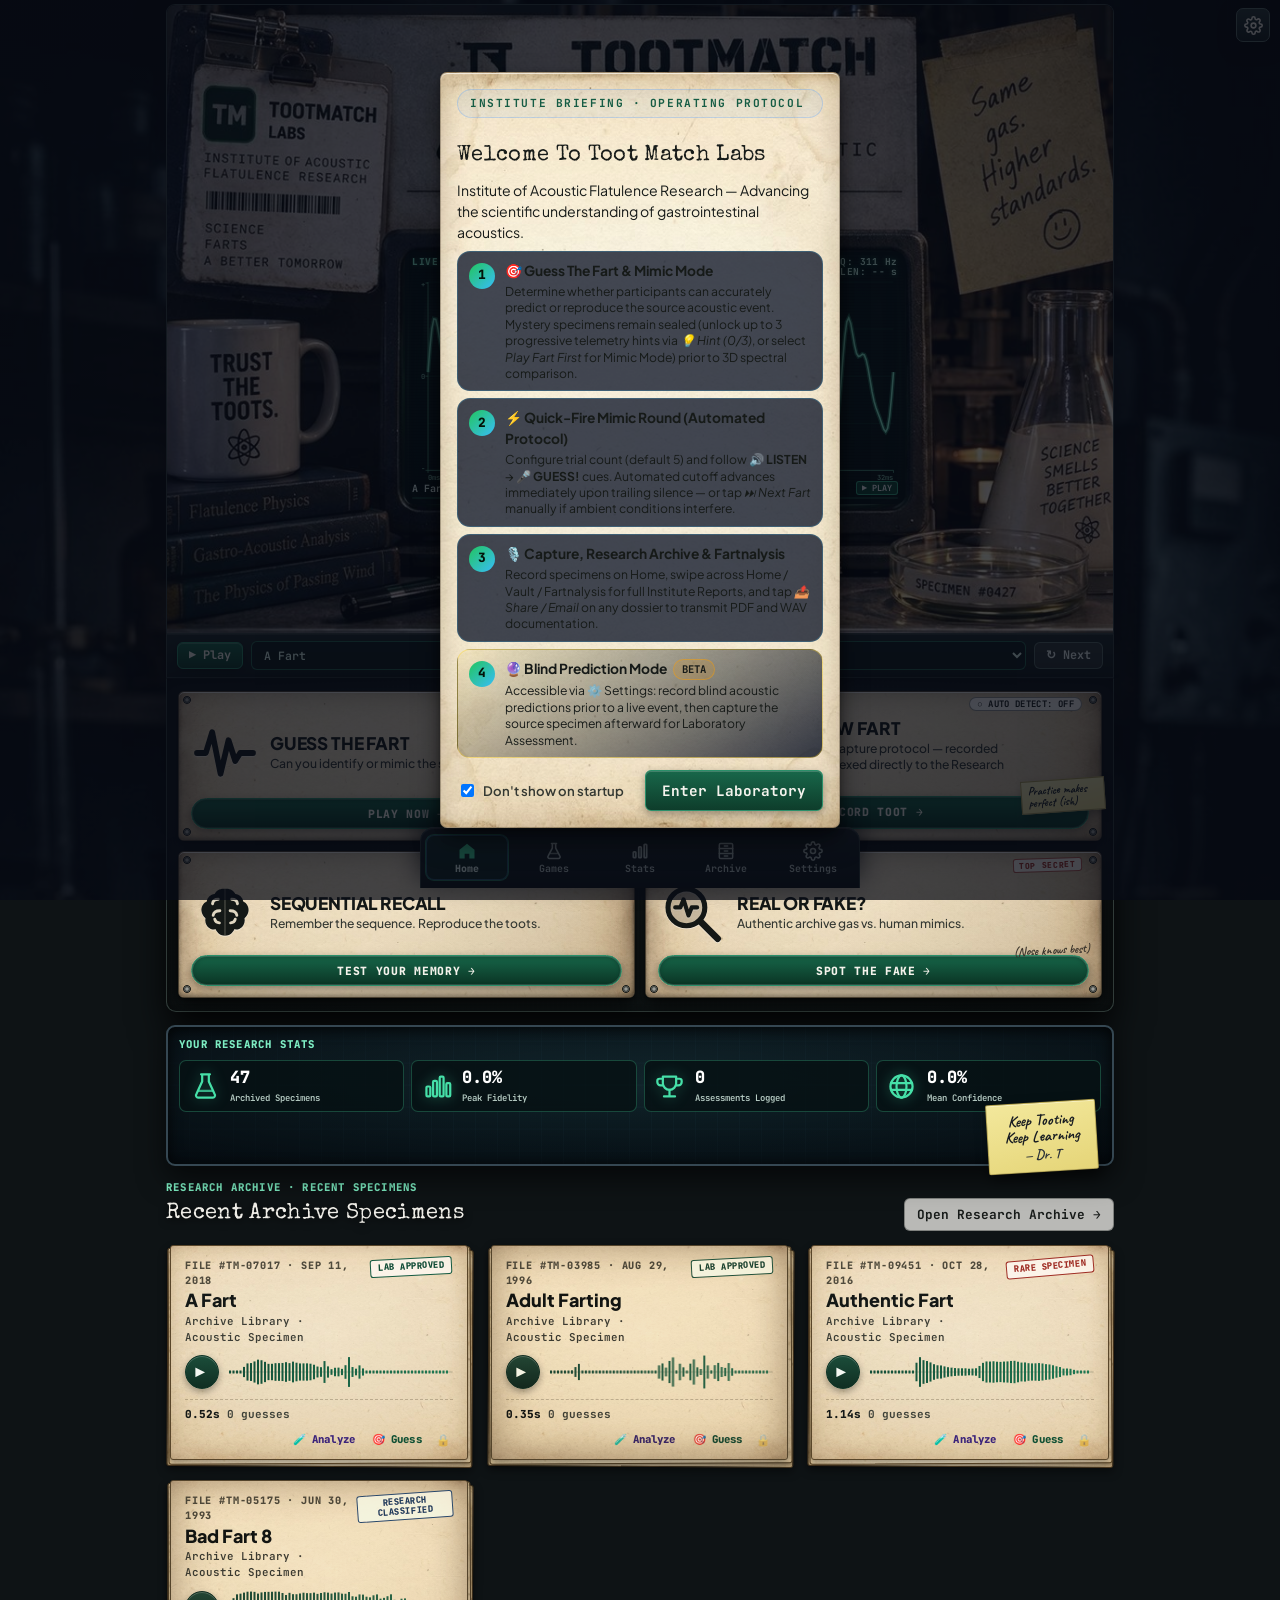
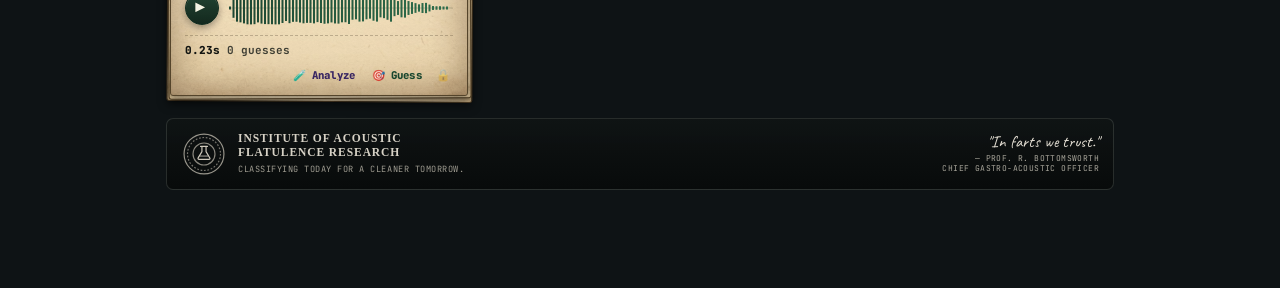
==== commit 3644ca6a: "Mmmm" ====
--- a/labs/index.html
+++ b/labs/index.html
@@ -8,7 +8,7 @@
   <link rel="preconnect" href="https://fonts.gstatic.com" crossorigin />
   <link rel="stylesheet" href="https://fonts.googleapis.com/css2?family=Caveat:wght@600;700&family=JetBrains+Mono:wght@500;600;700;800&family=Plus+Jakarta+Sans:wght@400;500;600;700;800&family=Special+Elite&display=swap" />
   <link rel="stylesheet" href="css/labs.css?v=20261124o" />
-  <link rel="stylesheet" href="css/labs-dossier.css?v=20261126k" />
+  <link rel="stylesheet" href="css/labs-dossier.css?v=20261126l" />
   <script defer src="../js/dsp.js?v=20261124o"></script>
   <script defer src="../js/audioEngine.js?v=20261124o"></script>
   <script defer src="../js/storage.js?v=20261124o"></script>
@@ -19,7 +19,7 @@
   <script defer src="js/labsFartnalysis.js?v=20261126g"></script>
   <script defer src="js/labsPdfExport.js?v=20261124o"></script>
   <script defer src="js/labsSignalChain.js?v=20261126g"></script>
-  <script defer src="js/labsApp.js?v=20261126k"></script>
+  <script defer src="js/labsApp.js?v=20261126l"></script>
 </head>
 <body data-labs-view="home">
   <canvas id="result-confetti-canvas" class="labs-confetti-canvas" aria-hidden="true"></canvas>
--- a/labs/css/labs-dossier.css
+++ b/labs/css/labs-dossier.css
@@ -88,6 +88,9 @@
 }
 
 .labs-view {
+  position: relative;
+  z-index: 1;
+  isolation: isolate;
   overflow: visible !important;
 }
 
@@ -568,7 +571,6 @@
 /* ==================== BALANCED WARM PARCHMENT PAPER DOSSIER SURFACES ==================== */
 .labs-glass-card,
 .labs-action-card,
-.labs-vault-card,
 .labs-detail-card,
 .labs-guess-card,
 .labs-result-card,
@@ -602,12 +604,12 @@
   color: var(--ink);
 }
 
-/* Subtle metallic paperclip on every 3rd+2 Vault card matching Image 3 */
-#vault-grid .labs-vault-card:nth-child(3n+2)::after {
+/* Subtle metallic paperclip on every 3rd+2 Vault top sheet matching Image 3 */
+#vault-grid .labs-vault-card:nth-child(3n+2) .labs-vc-top-sheet::after {
   content: "";
   position: absolute;
-  right: -7px;
-  top: 24%;
+  right: -6px;
+  top: 18px;
   width: 14px;
   height: 36px;
   border-radius: 8px;
@@ -852,7 +854,7 @@
   background:
     repeating-linear-gradient(180deg, rgba(66, 44, 18, 0.06) 0 1px, transparent 1px 190px);
   pointer-events: none;
-  z-index: 2;
+  z-index: 0;
 }
 
 .labs-fn-dossier-sheet > * {
@@ -3887,8 +3889,6 @@
   padding: 13px 14px !important;
   gap: 11px !important;
   box-shadow:
-    -3px 3px 0 0 #d5c4a1,
-    -3px 3px 0 1px rgba(68, 52, 28, 0.55),
     0 12px 26px rgba(0, 0, 0, 0.52),
     inset 0 1px 0 rgba(255, 255, 255, 0.72) !important;
 }
@@ -4739,68 +4739,133 @@
   }
 }
 
-/* Photographic Stacked Manila Sleeve Cards + Progressive Age Grime + Dusty Relic */
+/* True 3-Layer Manila Stack (2 Subtle Under-Sheets Behind 1 Clean Top Sheet) */
 .labs-vault-card {
   position: relative;
-  overflow: hidden !important;
-  padding: 13px 25px 17px 25px !important;
-  gap: 7px !important;
-  border-radius: 4px !important;
+  display: block !important;
+  overflow: visible !important;
+  padding: 0 5px 6px 4px !important;
+  margin: 0 !important;
+  border-radius: 0 !important;
   border: none !important;
   border-left: none !important;
-  background-color: #dfd0b0 !important;
-  background-image: url('../assets/theme/dossier-vault-sleeve.jpg?v=20261126k') !important;
-  background-size: 100% 100% !important;
-  background-position: center !important;
-  box-shadow: 0 5px 12px rgba(0, 0, 0, 0.44) !important;
+  background: transparent !important;
+  background-image: none !important;
+  box-shadow: none !important;
   color: #161a18 !important;
-  transition: transform 0.14s ease, box-shadow 0.14s ease;
+  transition: transform 0.14s ease;
 }
 
 .labs-vault-card::before {
-  display: none !important;
+  content: "";
+  display: block !important;
+  position: absolute;
+  inset: 4px 0 0 1px;
+  border-radius: 3px;
+  border: 1px solid #4e3b22;
+  background-color: #bfa373;
+  background-image:
+    linear-gradient(180deg, rgba(164, 130, 76, 0.34), rgba(124, 92, 46, 0.44)),
+    url('../assets/theme/dossier-paper-aged.jpg?v=20261126l');
+  background-size: cover;
+  transform: rotate(0.35deg);
+  box-shadow: 0 4px 10px rgba(0, 0, 0, 0.42);
+  pointer-events: none;
+  z-index: 0;
+}
+
+.labs-vault-card::after {
+  content: "";
+  display: block !important;
+  position: absolute;
+  inset: 2px 2px 3px 2px;
+  border-radius: 3px;
+  border: 1px solid #5e4829;
+  background-color: #d4bf97;
+  background-image:
+    linear-gradient(180deg, rgba(212, 188, 144, 0.24), rgba(176, 146, 100, 0.34)),
+    url('../assets/theme/dossier-paper-aged.jpg?v=20261126l');
+  background-size: cover;
+  transform: rotate(-0.3deg);
+  box-shadow: 0 2px 5px rgba(0, 0, 0, 0.28);
+  pointer-events: none;
+  z-index: 1;
+}
+
+.labs-vc-top-sheet {
+  position: relative;
+  z-index: 2;
+  display: flex;
+  flex-direction: column;
+  gap: 7px;
+  padding: 12px 14px 11px 14px;
+  border-radius: 3px;
+  border: 1.2px solid #59462a;
+  background-color: #ede4cf;
+  background-image:
+    linear-gradient(178deg, rgba(252, 248, 238, 0.16) 0%, rgba(220, 206, 178, 0.22) 100%),
+    url('../assets/theme/dossier-card-stack.jpg?v=20261126l');
+  background-size: 100% 100%, cover;
+  background-position: center;
+  box-shadow:
+    0 2px 6px rgba(0, 0, 0, 0.34),
+    inset 0 1px 0 rgba(255, 255, 255, 0.68),
+    inset 0 0 18px rgba(68, 48, 20, 0.16);
+  color: #161a18;
+  overflow: visible;
 }
 
 /* Progressive Archive Age Grime (New -> Ancient) */
-.labs-vault-card[data-age-tier="1"] {
+.labs-vault-card[data-age-tier="1"] .labs-vc-top-sheet {
   box-shadow:
-    inset 0 0 20px rgba(84, 56, 22, 0.16),
-    0 5px 12px rgba(0, 0, 0, 0.44) !important;
+    inset 0 0 20px rgba(84, 56, 22, 0.18),
+    0 2px 6px rgba(0, 0, 0, 0.34);
 }
 
 .labs-vault-card[data-age-tier="2"] {
   filter: sepia(0.14) brightness(0.97);
+}
+
+.labs-vault-card[data-age-tier="2"] .labs-vc-top-sheet {
   box-shadow:
-    inset 0 0 28px rgba(76, 46, 16, 0.26),
-    0 5px 12px rgba(0, 0, 0, 0.46) !important;
+    inset 0 0 28px rgba(76, 46, 16, 0.28),
+    0 2px 7px rgba(0, 0, 0, 0.36);
 }
 
 .labs-vault-card[data-age-tier="3"] {
   filter: sepia(0.24) brightness(0.94) contrast(1.03);
+}
+
+.labs-vault-card[data-age-tier="3"] .labs-vc-top-sheet {
   box-shadow:
-    inset 0 0 36px rgba(66, 38, 12, 0.36),
-    0 6px 14px rgba(0, 0, 0, 0.5) !important;
+    inset 0 0 36px rgba(66, 38, 12, 0.38),
+    0 3px 8px rgba(0, 0, 0, 0.4);
 }
 
 .labs-vault-card[data-age-tier="4"] {
   filter: sepia(0.32) brightness(0.91) contrast(1.04);
+}
+
+.labs-vault-card[data-age-tier="4"] .labs-vc-top-sheet {
   box-shadow:
-    inset 0 0 42px rgba(58, 32, 10, 0.44),
-    0 6px 15px rgba(0, 0, 0, 0.52) !important;
-}
-
-/* Oldest Archived Specimen: Dusty Photographic Surface + Top-Edge Dust Haze */
+    inset 0 0 42px rgba(58, 32, 10, 0.46),
+    0 3px 8px rgba(0, 0, 0, 0.42);
+}
+
+/* Oldest Archived Specimen: Single-Sheet Dusty Texture + Top-Edge Dust Haze */
 .labs-vault-card[data-oldest="true"] {
-  padding: 15px 18px 18px 18px !important;
+  filter: sepia(0.22) contrast(1.05) brightness(0.95);
+}
+
+.labs-vault-card[data-oldest="true"] .labs-vc-top-sheet {
   background-image:
     linear-gradient(180deg, rgba(148, 134, 114, 0.22) 0%, rgba(120, 106, 86, 0.06) 24%, transparent 45%),
-    url('../assets/theme/dossier-vault-dusty.jpg?v=20261126k') !important;
-  background-size: 100% 100%, 100% 100% !important;
-  filter: sepia(0.22) contrast(1.05) brightness(0.95);
+    url('../assets/theme/dossier-vault-dusty-sheet.jpg?v=20261126l');
+  background-size: 100% 100%, cover;
   box-shadow:
     inset 0 10px 20px rgba(96, 86, 70, 0.28),
-    inset 0 0 34px rgba(56, 36, 14, 0.36),
-    0 7px 16px rgba(0, 0, 0, 0.54) !important;
+    inset 0 0 32px rgba(56, 36, 14, 0.34),
+    0 3px 8px rgba(0, 0, 0, 0.4);
 }
 
 .labs-vc-oldest-tag {
@@ -4823,6 +4888,12 @@
 }
 
 .labs-vault-card.is-selected {
+  background: transparent !important;
+  border: none !important;
+  box-shadow: none !important;
+}
+
+.labs-vault-card.is-selected .labs-vc-top-sheet {
   outline: 2.5px solid #145a41;
   outline-offset: -2px;
 }
@@ -4975,6 +5046,7 @@
 .labs-vault-card .labs-vc-wave-wrap {
   flex: 1;
   min-width: 0;
+  overflow: hidden;
   height: 40px !important;
   padding: 0 !important;
   background: transparent !important;
@@ -5076,8 +5148,6 @@
   gap: 12px !important;
   margin-bottom: 16px !important;
   box-shadow:
-    -3px 3px 0 0 #d5c4a1,
-    -3px 3px 0 1px rgba(68, 52, 28, 0.55),
     0 12px 26px rgba(0, 0, 0, 0.52),
     inset 0 1px 0 rgba(255, 255, 255, 0.72) !important;
 }
@@ -5226,7 +5296,7 @@
 #seq-setup-card,
 #qf-setup-card {
   position: relative;
-  isolation: isolate;
+  z-index: auto;
   overflow: visible !important;
 }
 
@@ -5242,11 +5312,13 @@
 #qf-setup-card::after {
   content: "";
   position: absolute;
-  inset: 2px -3px -5px -3px;
+  inset: 3px -2px -5px -2px;
   border-radius: 5px;
   border: 1.5px solid #594426;
-  background-color: #d6c5a3;
-  background-image: url('../assets/theme/dossier-paper-aged.jpg?v=20261126k');
+  background-color: #cbb68d;
+  background-image:
+    linear-gradient(180deg, rgba(180, 152, 106, 0.22), rgba(146, 116, 70, 0.32)),
+    url('../assets/theme/dossier-paper-aged.jpg?v=20261126l');
   background-size: cover;
   pointer-events: none;
   z-index: -1;
@@ -5257,7 +5329,7 @@
 .labs-rf-dossier-card::before,
 #seq-setup-card::before,
 #qf-setup-card::before {
-  transform: rotate(-1.05deg) translate(-2px, 3px);
+  transform: rotate(-0.65deg) translate(-1px, 3px);
   box-shadow: 0 10px 22px rgba(0, 0, 0, 0.45);
 }
 
@@ -5266,7 +5338,7 @@
 .labs-rf-dossier-card::after,
 #seq-setup-card::after,
 #qf-setup-card::after {
-  transform: rotate(0.85deg) translate(2px, 5px);
+  transform: rotate(0.55deg) translate(2px, 4px);
   box-shadow: 0 14px 28px rgba(0, 0, 0, 0.36);
 }
 
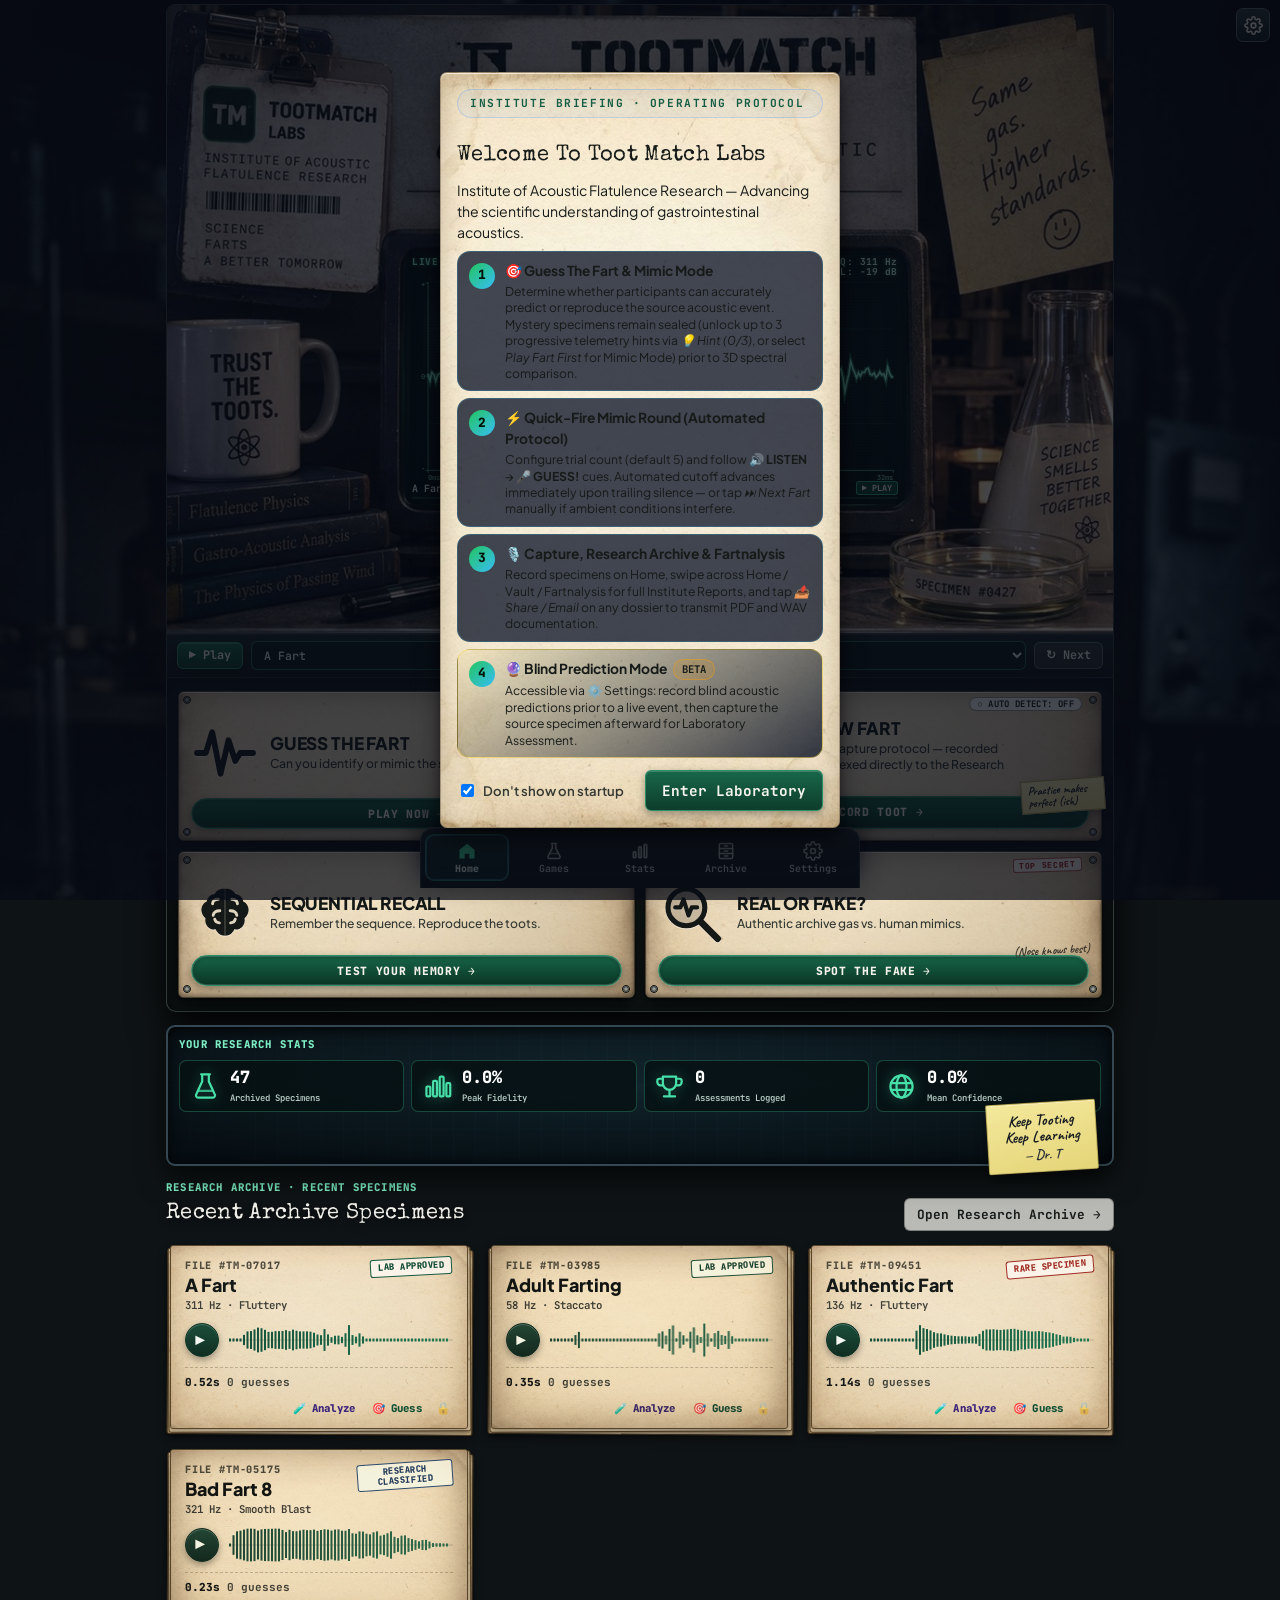
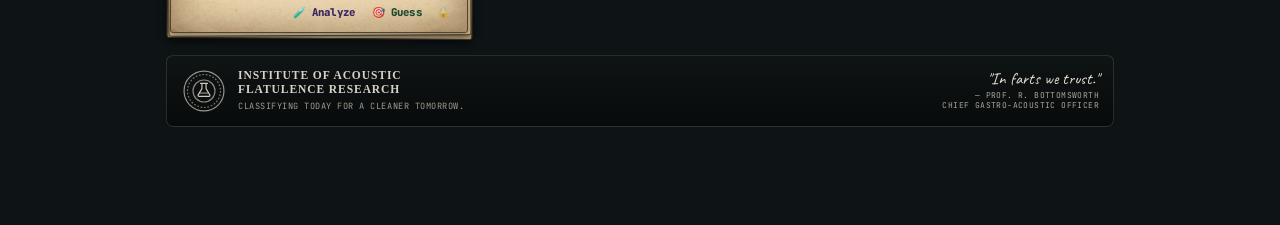
==== commit d74a80aa: "mmmmmmmm" ====
--- a/labs/index.html
+++ b/labs/index.html
@@ -8,18 +8,18 @@
   <link rel="preconnect" href="https://fonts.gstatic.com" crossorigin />
   <link rel="stylesheet" href="https://fonts.googleapis.com/css2?family=Caveat:wght@600;700&family=JetBrains+Mono:wght@500;600;700;800&family=Plus+Jakarta+Sans:wght@400;500;600;700;800&family=Special+Elite&display=swap" />
   <link rel="stylesheet" href="css/labs.css?v=20261124o" />
-  <link rel="stylesheet" href="css/labs-dossier.css?v=20261126l" />
-  <script defer src="../js/dsp.js?v=20261124o"></script>
-  <script defer src="../js/audioEngine.js?v=20261124o"></script>
+  <link rel="stylesheet" href="css/labs-dossier.css?v=20261127a" />
+  <script defer src="../js/dsp.js?v=20261127a"></script>
+  <script defer src="../js/audioEngine.js?v=20261127a"></script>
   <script defer src="../js/storage.js?v=20261124o"></script>
-  <script defer src="../js/spectrogram3d.js?v=20261126d"></script>
+  <script defer src="../js/spectrogram3d.js?v=20261127a"></script>
   <script defer src="../js/forensicsCharts.js?v=20261124o"></script>
-  <script defer src="js/labsStore.js?v=20261126a"></script>
+  <script defer src="js/labsStore.js?v=20261127a"></script>
   <script defer src="js/labsAudioFx.js?v=20261124o"></script>
-  <script defer src="js/labsFartnalysis.js?v=20261126g"></script>
+  <script defer src="js/labsFartnalysis.js?v=20261127a"></script>
   <script defer src="js/labsPdfExport.js?v=20261124o"></script>
-  <script defer src="js/labsSignalChain.js?v=20261126g"></script>
-  <script defer src="js/labsApp.js?v=20261126l"></script>
+  <script defer src="js/labsSignalChain.js?v=20261127a"></script>
+  <script defer src="js/labsApp.js?v=20261127a"></script>
 </head>
 <body data-labs-view="home">
   <canvas id="result-confetti-canvas" class="labs-confetti-canvas" aria-hidden="true"></canvas>
@@ -1797,6 +1797,55 @@
         <button type="button" id="btn-settings-reset-rf" class="labs-btn-ghost labs-btn-sm">↻ Reset Real/Fake Score</button>
       </div>
 
+      <details id="settings-class-guide" class="labs-settings-class-guide" open>
+        <summary class="labs-settings-guide-summary">
+          <span>🔬 Acoustic Classification System Guide</span>
+          <span class="labs-settings-guide-chev" aria-hidden="true">▾</span>
+        </summary>
+        <div class="labs-settings-guide-body">
+          <p class="labs-settings-guide-intro">
+            Every specimen badge is computed live from FFT spectral peaks, RMS/Peak intensity, emission length, and envelope modulation:
+          </p>
+          <div class="labs-guide-examples">
+            <span class="labs-fn-dsp-badge is-compact tier-a">Class A • 148 Hz Sub-Bass (Flutter)</span>
+            <span class="labs-fn-dsp-badge is-compact tier-c">Class C • 740 Hz Brass / Horn (Snap)</span>
+          </div>
+
+          <div class="labs-guide-block">
+            <h4 class="labs-guide-heading">1. Class Tier (S / A / B / C / D)</h4>
+            <p class="labs-guide-sub">Composite of Acoustic Intensity (RMS &amp; Peak dB) + Duration:</p>
+            <ul class="labs-guide-list">
+              <li><strong>Class S — Long &amp; Thunderous:</strong> Extended high-output release (&ge; 0.95s, high RMS energy)</li>
+              <li><strong>Class A — Heavy Hitter:</strong> Strong amplitude presence across peak and body</li>
+              <li><strong>Class B — Solid Mid-Tier:</strong> Balanced acoustic power and moderate sustain</li>
+              <li><strong>Class C — Compact / Crisp:</strong> Short or moderate level punchy burst</li>
+              <li><strong>Class D — Stealth / Micro:</strong> Brief or low-amplitude subtle signature</li>
+            </ul>
+          </div>
+
+          <div class="labs-guide-block">
+            <h4 class="labs-guide-heading">2. Frequency Band (Dominant FFT Peak Hz)</h4>
+            <ul class="labs-guide-list">
+              <li><strong>&lt; 120 Hz &rarr; Sub-Bass:</strong> Deep structural room rumble</li>
+              <li><strong>120–250 Hz &rarr; Low Bass:</strong> Warm low-end fundamental punch</li>
+              <li><strong>250–500 Hz &rarr; Baritone Rumble:</strong> Resonant midrange buzz &amp; horn character</li>
+              <li><strong>500–1200 Hz &rarr; Brass / Horn:</strong> Focused trumpet-like midrange projection</li>
+              <li><strong>&gt; 1200 Hz &rarr; High Squeak:</strong> Sharp treble whistle or airy hiss</li>
+            </ul>
+          </div>
+
+          <div class="labs-guide-block">
+            <h4 class="labs-guide-heading">3. Acoustic Texture Trait (Envelope &amp; Modulation)</h4>
+            <ul class="labs-guide-list">
+              <li><strong>Sustained:</strong> Long, steady continuous airflow energy</li>
+              <li><strong>Flutter / Ripple:</strong> Rapid on/off amplitude oscillation or multi-burst chatter</li>
+              <li><strong>Snap / Pop:</strong> Short (&lt; 0.40s) sharp transient attack</li>
+              <li><strong>Pitch-Bend:</strong> Dominant pitch or centroid shifts clearly from start to end</li>
+            </ul>
+          </div>
+        </div>
+      </details>
+
       <div class="labs-modal-actions">
         <button type="button" id="btn-settings-close" class="labs-btn labs-btn-emerald labs-btn-sm">Done</button>
       </div>
--- a/labs/css/labs-dossier.css
+++ b/labs/css/labs-dossier.css
@@ -57,6 +57,8 @@
   background-attachment: scroll !important;
   color: var(--ink);
   overflow-x: clip;
+  overscroll-behavior-x: none;
+  -webkit-tap-highlight-color: transparent;
 }
 
 body {
@@ -1423,12 +1425,108 @@
   text-align: right;
 }
 
+.labs-fn-class-head-bar {
+  display: flex;
+  align-items: center;
+  justify-content: space-between;
+  gap: 8px;
+  margin-bottom: 4px;
+}
+
+.labs-fn-class-head-bar .labs-fn-cell-heading {
+  margin: 0;
+}
+
+.labs-fn-class-info-btn {
+  display: inline-flex;
+  align-items: center;
+  gap: 3px;
+  padding: 2px 7px;
+  border-radius: 999px;
+  border: 1px solid rgba(58, 48, 34, 0.36);
+  background: rgba(255, 252, 245, 0.85);
+  color: #164431;
+  font-family: var(--font-mono);
+  font-size: 0.58rem;
+  font-weight: 800;
+  cursor: pointer;
+  flex-shrink: 0;
+}
+
+.labs-fn-class-info-btn:hover {
+  background: #e3f2eb;
+  border-color: #145a41;
+}
+
 .labs-fn-class-title-row {
   display: flex;
   align-items: flex-start;
   justify-content: space-between;
   gap: 8px;
+  margin-bottom: 6px;
+}
+
+.labs-fn-dsp-badge {
+  display: inline-flex;
+  align-items: center;
+  gap: 5px;
+  padding: 4px 10px;
   margin-bottom: 8px;
+  border-radius: 5px;
+  border: 1.5px solid #145a41;
+  background: #dff3e8;
+  color: #0b3c29;
+  font-family: var(--font-mono);
+  font-size: 0.72rem;
+  font-weight: 800;
+  letter-spacing: 0.02em;
+  line-height: 1.2;
+  max-width: 100%;
+}
+
+.labs-fn-dsp-badge.is-compact {
+  font-size: 0.61rem;
+  padding: 2px 7px;
+  margin-bottom: 0;
+  margin-top: 3px;
+}
+
+.labs-fn-dsp-badge.tier-s {
+  background: #fae4c8;
+  border-color: #8f3d06;
+  color: #542100;
+}
+
+.labs-fn-dsp-badge.tier-a {
+  background: #dff3e8;
+  border-color: #146a44;
+  color: #0a3c25;
+}
+
+.labs-fn-dsp-badge.tier-b {
+  background: #ddebf9;
+  border-color: #1d568f;
+  color: #0e3257;
+}
+
+.labs-fn-dsp-badge.tier-c {
+  background: #f6ebc9;
+  border-color: #8c6411;
+  color: #3f2b00;
+}
+
+.labs-fn-dsp-badge.tier-d {
+  background: #ece9e1;
+  border-color: #66635b;
+  color: #292a26;
+}
+
+.labs-spec-title-stack {
+  display: flex;
+  flex-direction: column;
+  align-items: flex-start;
+  min-width: 0;
+  flex: 1;
 }
 
 .labs-fn-class-name {
@@ -4960,10 +5058,13 @@
 
 .labs-vc-tags {
   font-family: var(--font-mono);
-  font-size: 0.68rem;
+  font-size: 0.67rem;
   font-weight: 600;
   color: #3d3e36;
   margin-top: 2px;
+  white-space: nowrap;
+  overflow: hidden;
+  text-overflow: ellipsis;
 }
 
 .labs-vc-stamp-col {
@@ -5641,3 +5742,110 @@
   border-color: #1c5b94 !important;
   color: #0d3559 !important;
 }
+
+/* ==================== SETTINGS CLASSIFICATION GUIDE & IPHONE TOUCH ERGO ==================== */
+.labs-settings-sheet {
+  max-height: 86dvh;
+  overflow-y: auto;
+  -webkit-overflow-scrolling: touch;
+  overscroll-behavior: contain;
+}
+
+.labs-settings-class-guide {
+  margin: 0 0 14px;
+  border: 1.5px solid rgba(58, 48, 34, 0.34);
+  border-radius: 7px;
+  background: rgba(251, 248, 240, 0.94);
+  color: #161a18;
+  overflow: hidden;
+}
+
+.labs-settings-guide-summary {
+  display: flex;
+  align-items: center;
+  justify-content: space-between;
+  gap: 8px;
+  padding: 9px 11px;
+  font-family: var(--font-mono);
+  font-size: 0.74rem;
+  font-weight: 800;
+  color: #143f2d;
+  background: rgba(235, 224, 198, 0.72);
+  border-bottom: 1px solid rgba(58, 48, 34, 0.18);
+  cursor: pointer;
+  list-style: none;
+}
+
+.labs-settings-guide-summary::-webkit-details-marker {
+  display: none;
+}
+
+.labs-settings-guide-body {
+  padding: 10px 11px 11px;
+  display: flex;
+  flex-direction: column;
+  gap: 10px;
+}
+
+.labs-settings-guide-intro {
+  margin: 0;
+  font-size: 0.74rem;
+  line-height: 1.4;
+  color: #272c28;
+}
+
+.labs-guide-examples {
+  display: flex;
+  flex-wrap: wrap;
+  gap: 6px;
+}
+
+.labs-guide-block {
+  border-top: 1px dashed rgba(58, 48, 34, 0.24);
+  padding-top: 8px;
+}
+
+.labs-guide-heading {
+  margin: 0 0 4px;
+  font-family: var(--font-mono);
+  font-size: 0.71rem;
+  font-weight: 800;
+  color: #141816;
+  text-transform: uppercase;
+  letter-spacing: 0.03em;
+}
+
+.labs-guide-sub {
+  margin: 0 0 5px;
+  font-size: 0.71rem;
+  font-weight: 600;
+  color: #3a3f38;
+}
+
+.labs-guide-list {
+  margin: 0;
+  padding-left: 16px;
+  display: flex;
+  flex-direction: column;
+  gap: 4px;
+  font-size: 0.71rem;
+  line-height: 1.38;
+  color: #202521;
+}
+
+.labs-guide-list li strong {
+  color: #111614;
+}
+
+/* iPhone Fast Tap Response Without Double-Tap Zoom Delay */
+button,
+.labs-nav-btn,
+.labs-action-card,
+.labs-vault-card,
+.labs-mode-tab,
+.labs-vtab,
+.labs-vc-ink-act,
+.labs-fn-class-info-btn {
+  touch-action: manipulation;
+  -webkit-tap-highlight-color: transparent;
+}
